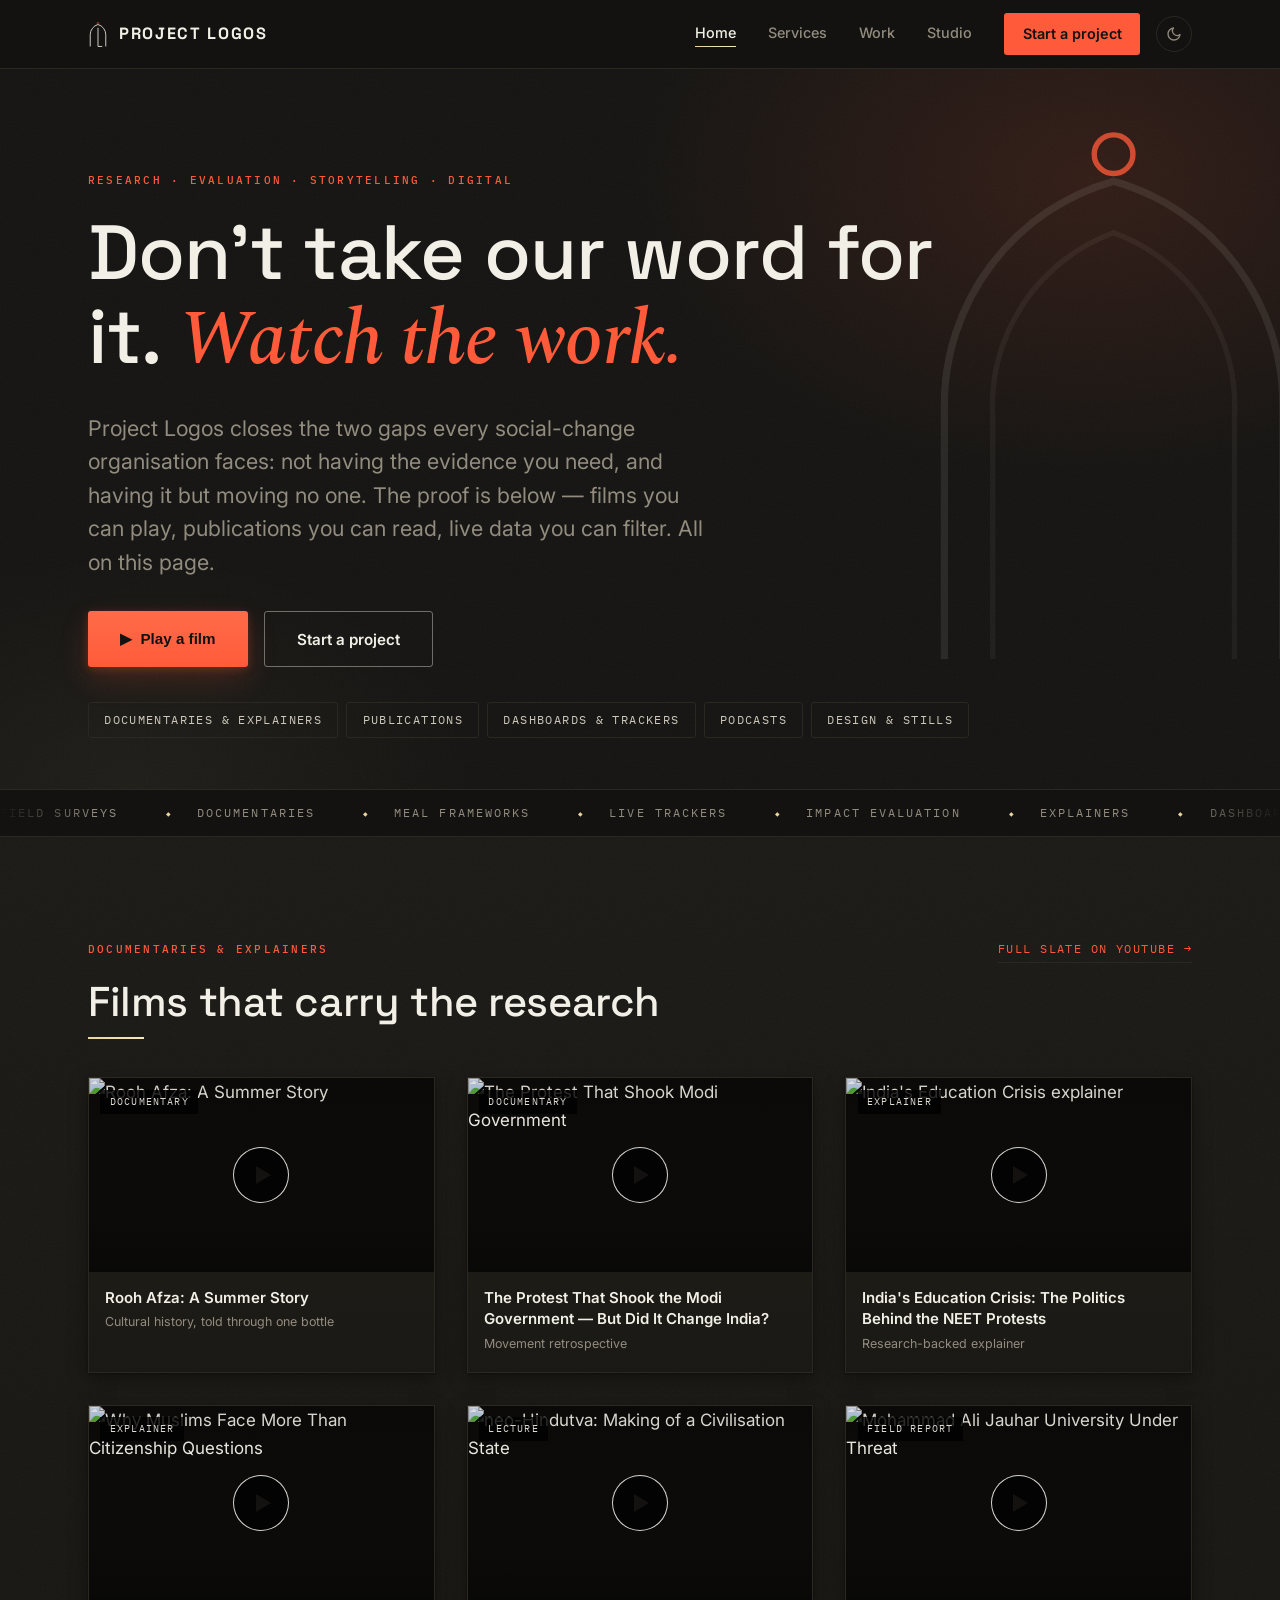
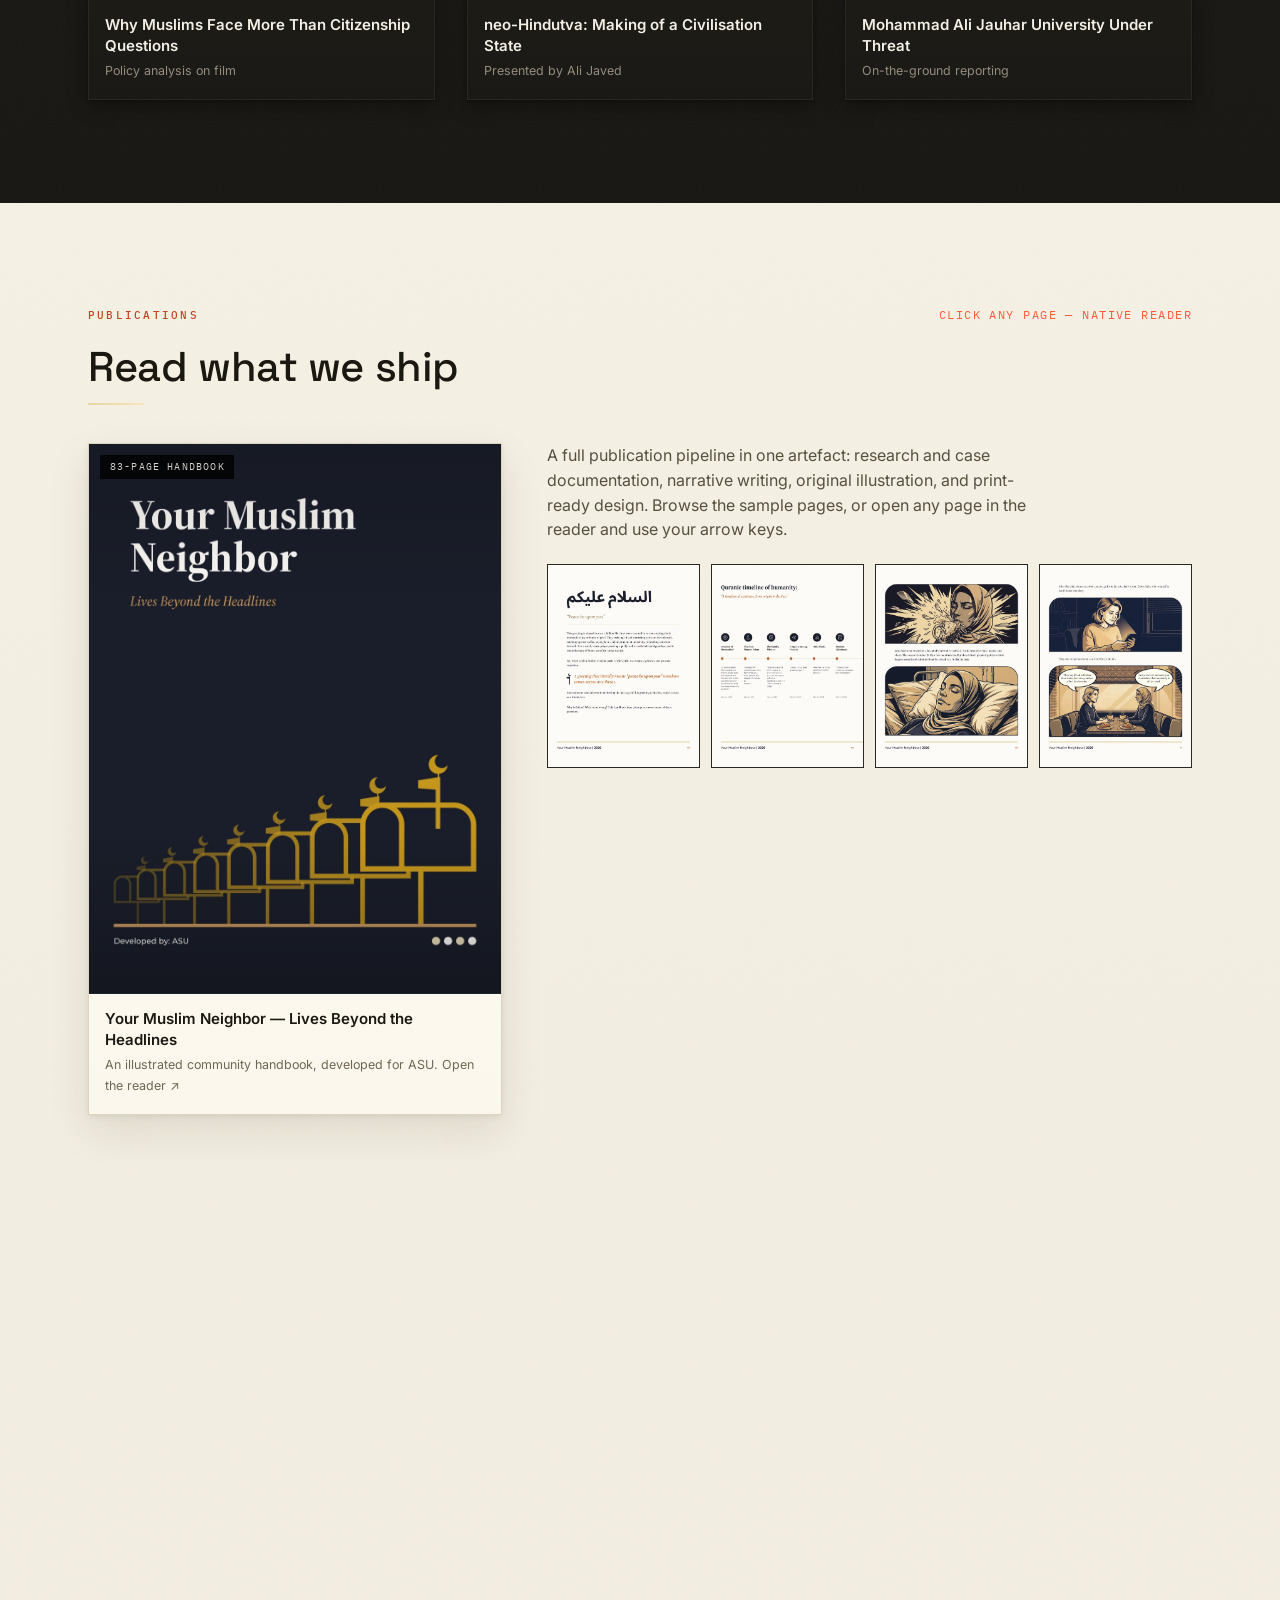
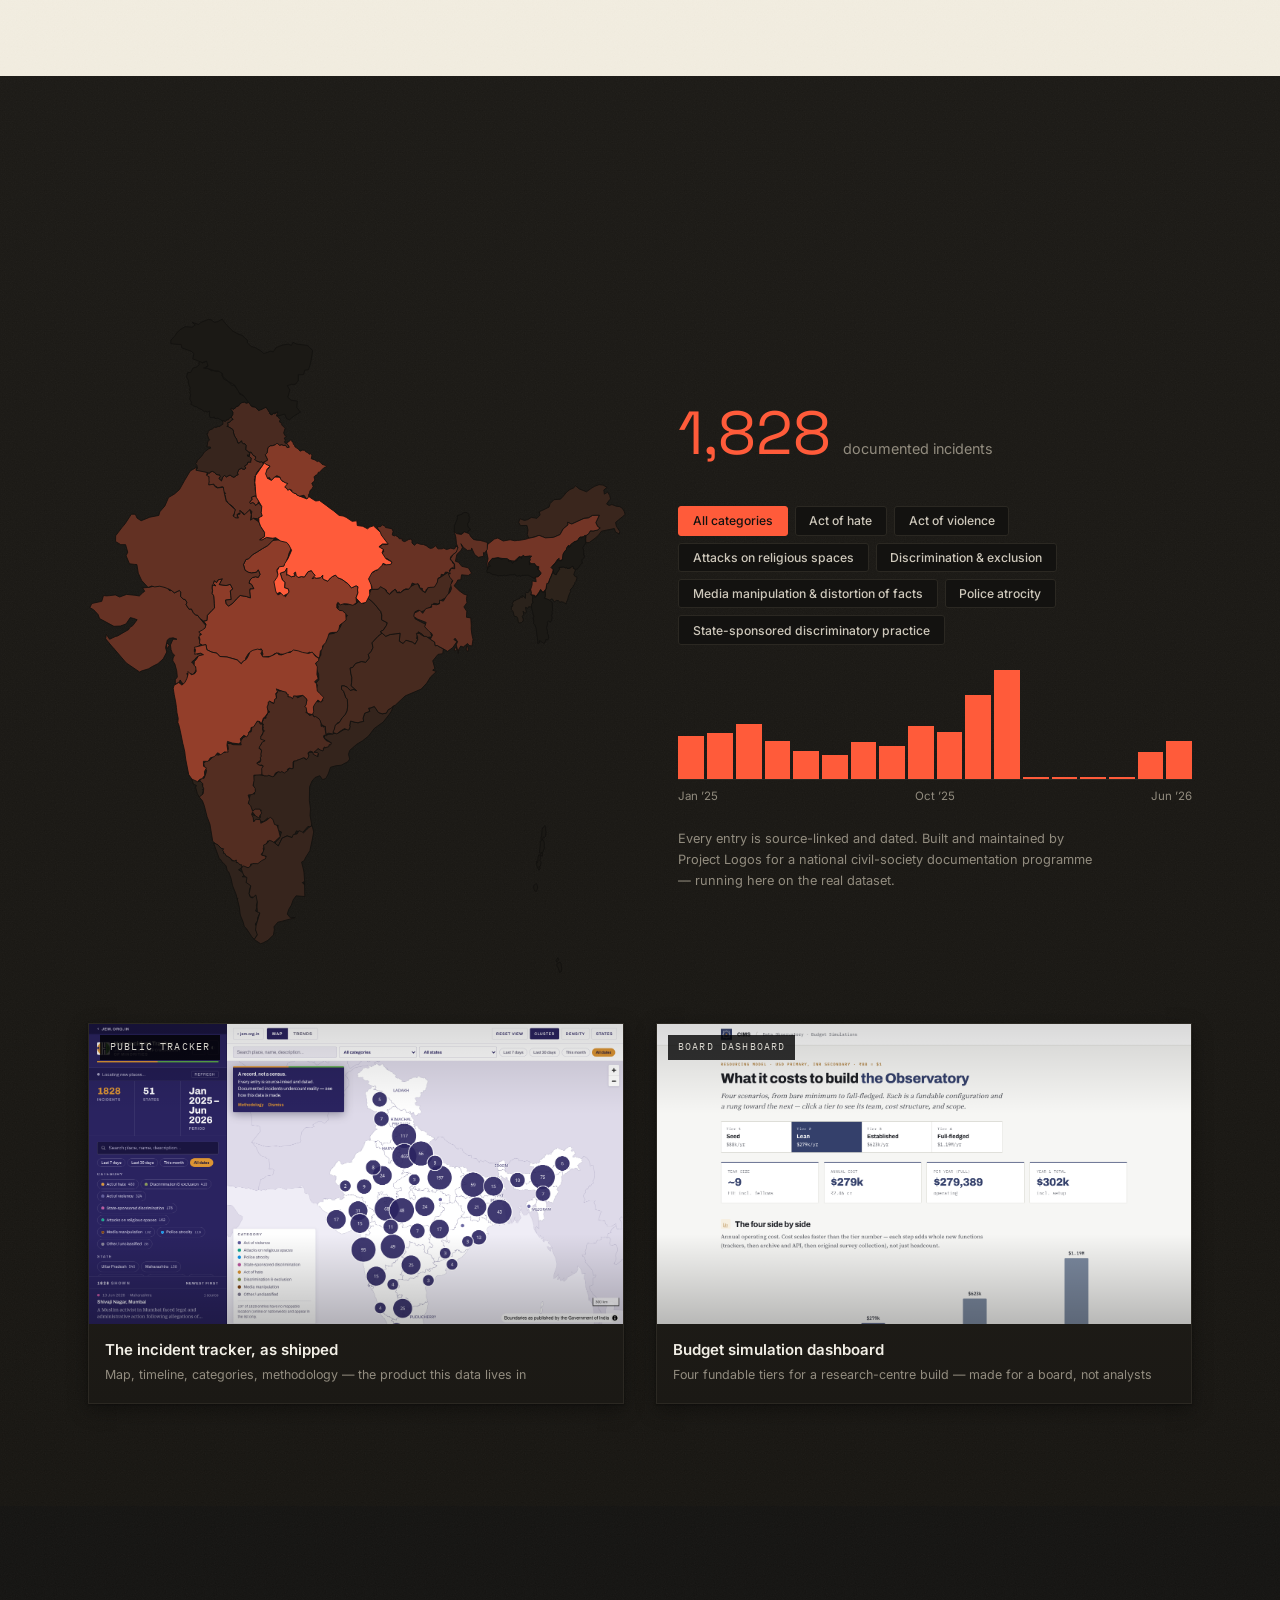
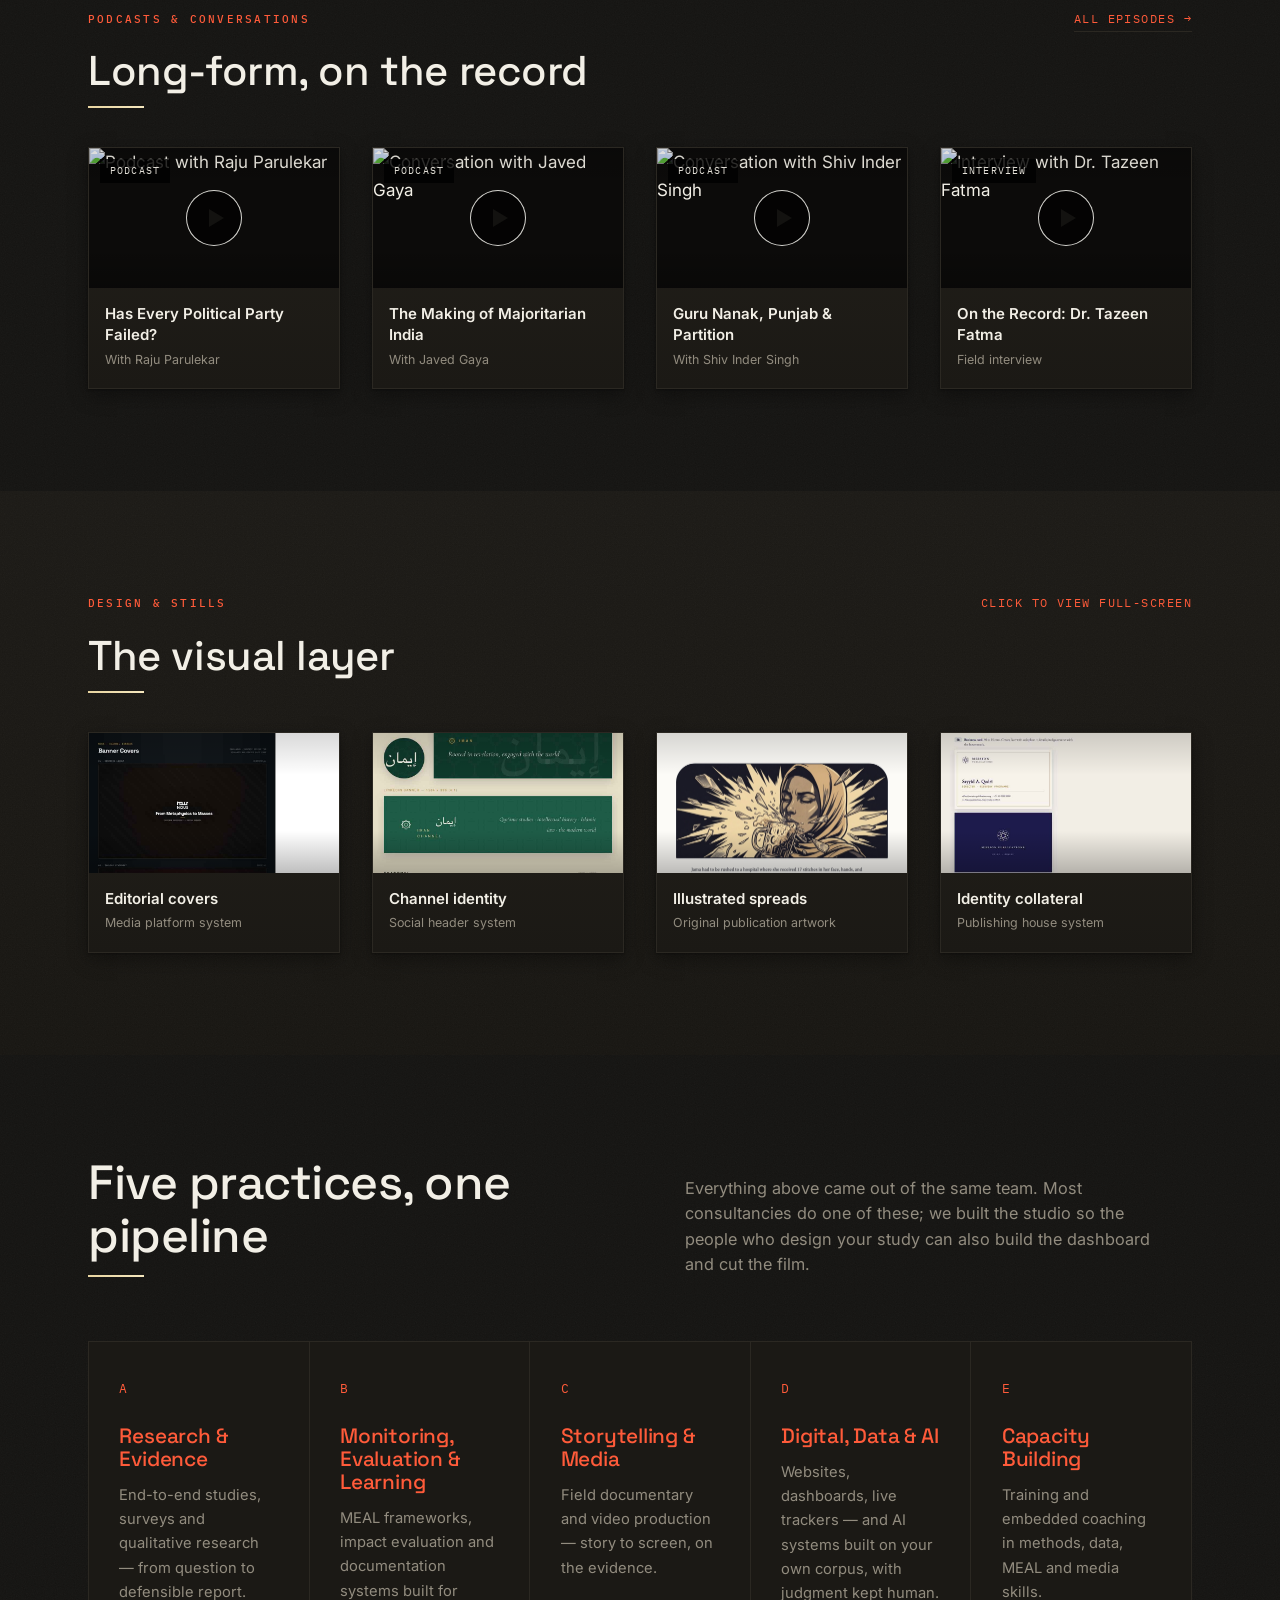
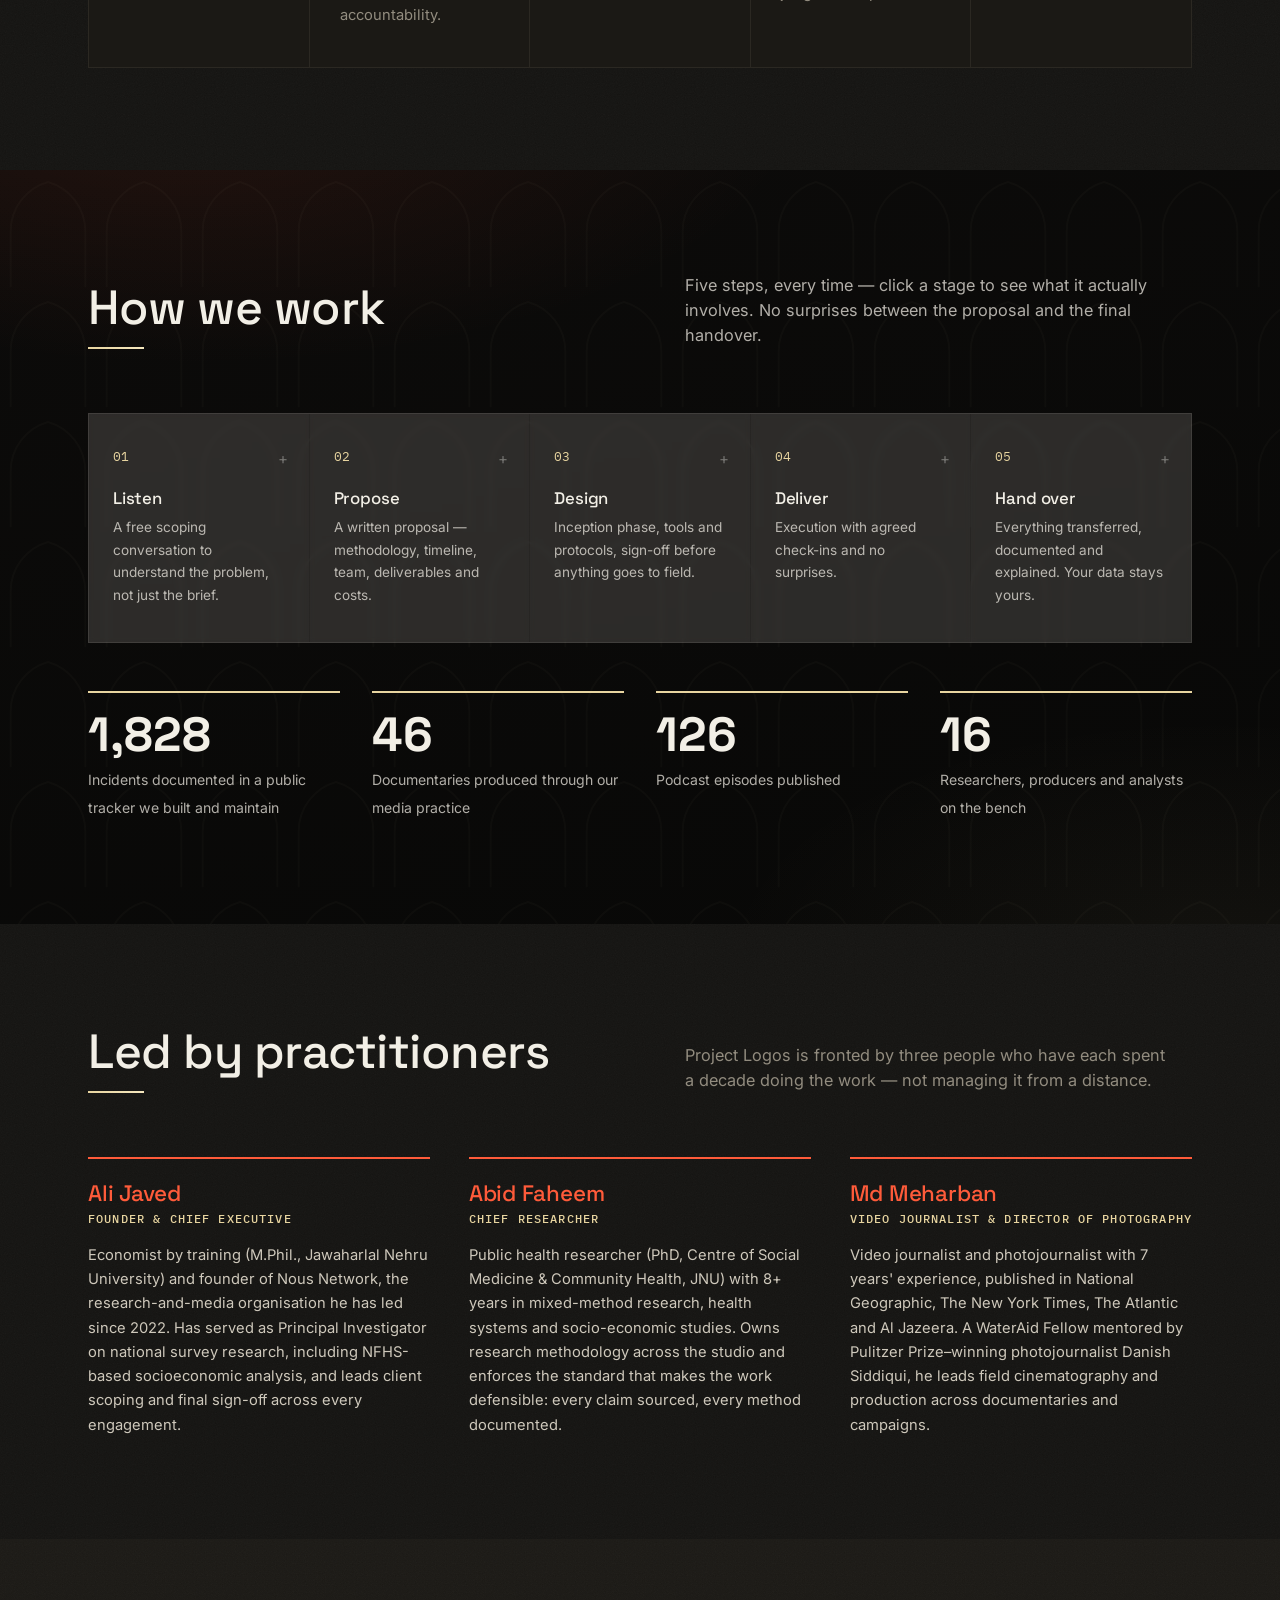
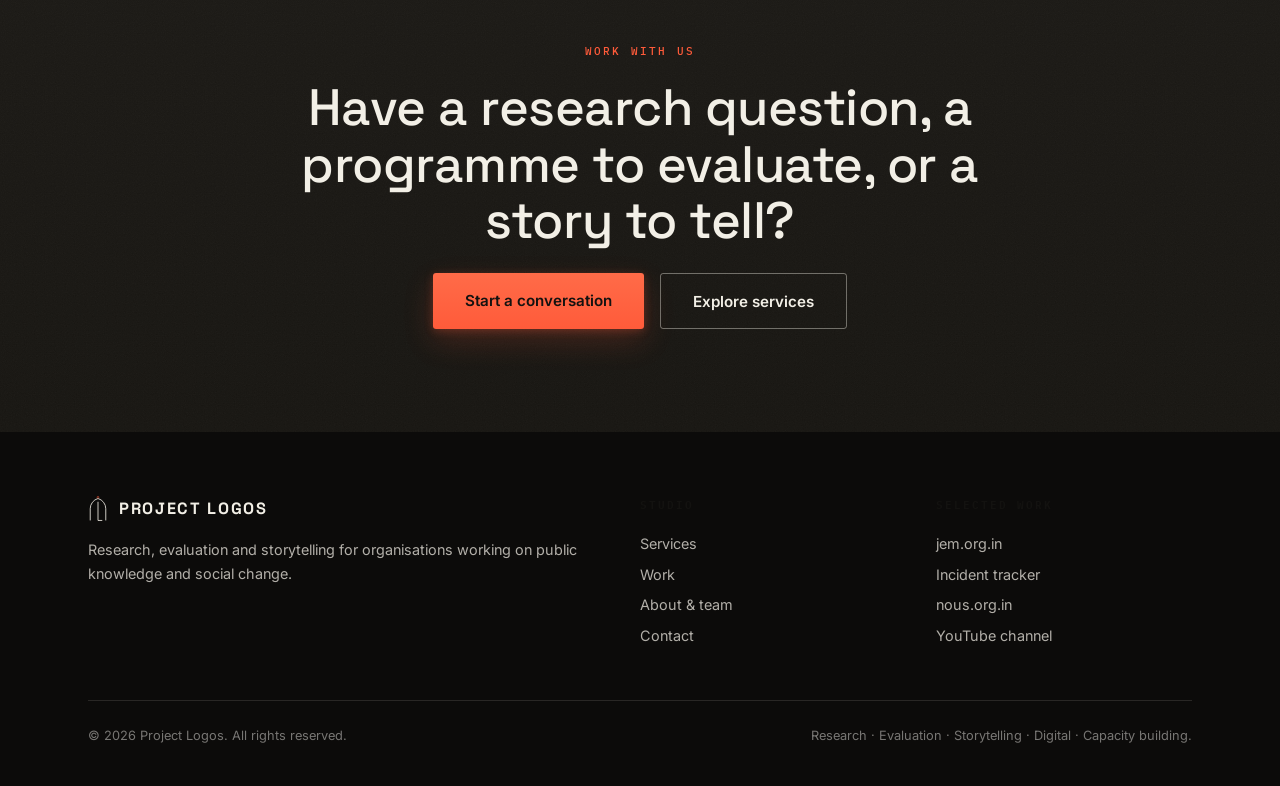
==== index.html @ 9f22c247 "Bundled offers become routed macro-workflows Each bundle card now carries a cross-pillar route line " ====
<!DOCTYPE html>
<html lang="en">
<head>
  <meta charset="UTF-8" />
  <meta name="viewport" content="width=device-width, initial-scale=1.0" />
  <meta name="color-scheme" content="dark light" />
  <meta name="theme-color" content="#131210" />
  <title>Project Logos — Research, Evaluation &amp; Storytelling</title>
  <meta name="description" content="Project Logos brings rigorous research and evaluation together with documentary and design capability. Watch the films, read the publications, explore the live data — the portfolio is the pitch." />
  <link rel="icon" href="assets/favicon.svg" type="image/svg+xml" />
  <link rel="icon" href="assets/favicon-32.png" sizes="32x32" type="image/png" />
  <link rel="apple-touch-icon" href="assets/apple-touch-icon.png" />
  <meta property="og:type" content="website" />
  <meta property="og:site_name" content="Project Logos" />
  <meta property="og:title" content="Project Logos — Research, Evaluation & Storytelling" />
  <meta property="og:description" content="Don't take our word for it — watch the work. Films you can play, publications you can read, live data you can filter." />
  <meta property="og:url" content="https://projectlogos-in.github.io/project-logos/" />
  <meta property="og:image" content="https://projectlogos-in.github.io/project-logos/assets/og/og-home.png" />
  <meta property="og:image:width" content="1200" />
  <meta property="og:image:height" content="630" />
  <meta name="twitter:card" content="summary_large_image" />
  <meta name="twitter:image" content="https://projectlogos-in.github.io/project-logos/assets/og/og-home.png" />
  <link rel="preconnect" href="https://fonts.googleapis.com" />
  <link rel="preconnect" href="https://fonts.gstatic.com" crossorigin />
  <link href="https://fonts.googleapis.com/css2?family=Space+Grotesk:wght@400;500;600;700&family=Spectral:ital,wght@0,400;0,500;1,400;1,500&family=Inter:wght@400;500;600;700&family=IBM+Plex+Mono:wght@400;500&display=swap" rel="stylesheet" />
  <script>try { if (localStorage.getItem("pl-theme") === "light") document.documentElement.dataset.theme = "light"; } catch (e) {}</script>
  <link rel="stylesheet" href="css/style.css?v=4" />
</head>
<body>

<header class="site-header">
  <div class="wrap">
    <a class="brand" href="index.html">
      <svg class="logo-mark" width="20" height="25" viewBox="0 0 72 90" fill="none" xmlns="http://www.w3.org/2000/svg" aria-hidden="true">
        <path d="M8 88 L8 46 A38.5 38.5 0 0 1 36 8.96 A38.5 38.5 0 0 1 64 46 L64 88" stroke-width="3" />
        <line x1="36" y1="20.8" x2="36" y2="88" stroke-width="3" />
        <line x1="36" y1="88" x2="51.4" y2="88" stroke-width="3" />
        <circle cx="36" cy="4.5" r="3.2" stroke-width="1.8" />
      </svg>
      PROJECT LOGOS
    </a>
    <button class="theme-toggle" type="button" aria-label="Switch between dark and light theme">
      <svg class="moon" viewBox="0 0 24 24" fill="none" stroke="currentColor" stroke-width="2" stroke-linecap="round" stroke-linejoin="round"><path d="M21 12.8A9 9 0 1 1 11.2 3a7 7 0 0 0 9.8 9.8z"/></svg>
      <svg class="sun" viewBox="0 0 24 24" fill="none" stroke="currentColor" stroke-width="2" stroke-linecap="round"><circle cx="12" cy="12" r="4.5"/><path d="M12 2v2.5M12 19.5V22M2 12h2.5M19.5 12H22M4.9 4.9l1.8 1.8M17.3 17.3l1.8 1.8M19.1 4.9l-1.8 1.8M6.7 17.3l-1.8 1.8"/></svg>
    </button>
    <button class="nav-toggle" aria-label="Menu"><span></span><span></span><span></span></button>
    <nav class="nav">
      <a href="index.html" aria-current="page">Home</a>
      <a href="services.html">Services</a>
      <a href="work.html">Work</a>
      <a href="studio.html">Studio</a>
      <a class="cta" href="contact.html">Start a project</a>
    </nav>
  </div>
</header>

<main>

  <!-- HERO -->
  <div class="hero" style="padding-bottom: calc(var(--section) * 0.5);">
    <svg class="hero-ornament" viewBox="0 0 72 90" fill="none" xmlns="http://www.w3.org/2000/svg" aria-hidden="true">
      <path d="M8 88 L8 46 A38.5 38.5 0 0 1 36 8.96 A38.5 38.5 0 0 1 64 46 L64 88" stroke-width="1.2" />
      <path class="inner" d="M16 88 L16 48 A30.5 30.5 0 0 1 36 17.5 A30.5 30.5 0 0 1 56 48 L56 88" stroke-width="0.9" />
      <circle cx="36" cy="4.5" r="3.2" stroke-width="0.9" />
    </svg>
    <div class="wrap">
      <span class="eyebrow">Research · Evaluation · Storytelling · Digital</span>
      <h1>Don't take our word for it. <em>Watch the work.</em></h1>
      <p class="lede">Project Logos closes the two gaps every social-change organisation faces: not having the evidence you need, and having it but moving no one. The proof is below — films you can play, publications you can read, live data you can filter. All on this page.</p>
      <div class="btn-row" style="justify-content: flex-start; margin-top: 2rem;">
        <button class="btn" data-video="XclWGa0_7Bg" data-title="Rooh Afza: A Summer Story — documentary">▶&nbsp;&nbsp;Play a film</button>
        <a class="btn ghost" href="contact.html">Start a project</a>
      </div>
      <nav class="showcase-nav" aria-label="Jump to portfolio section">
        <a href="#films">Documentaries &amp; explainers</a>
        <a href="#publications">Publications</a>
        <a href="#data">Dashboards &amp; trackers</a>
        <a href="#podcasts">Podcasts</a>
        <a href="#design">Design &amp; stills</a>
      </nav>
    </div>
  </div>

  <!-- TICKER -->
  <div class="ticker" aria-hidden="true">
    <div class="ticker-track">
      <span>Field surveys<i></i>Documentaries<i></i>MEAL frameworks<i></i>Live trackers<i></i>Impact evaluation<i></i>Explainers<i></i>Dashboards<i></i>AI systems<i></i>Podcasts<i></i>Publications<i></i>Capacity building<i></i></span>
      <span>Field surveys<i></i>Documentaries<i></i>MEAL frameworks<i></i>Live trackers<i></i>Impact evaluation<i></i>Explainers<i></i>Dashboards<i></i>AI systems<i></i>Podcasts<i></i>Publications<i></i>Capacity building<i></i></span>
    </div>
  </div>

  <!-- FILMS & EXPLAINERS -->
  <section class="tinted" id="films">
    <div class="wrap">
      <div class="rail-head reveal">
        <div>
          <span class="eyebrow">Documentaries &amp; Explainers</span>
          <h2>Films that carry the research</h2>
        </div>
        <a class="rail-link" href="https://www.youtube.com/@nousnetwork" target="_blank" rel="noopener">Full slate on YouTube →</a>
      </div>
      <div class="media-grid reveal">
        <a class="media-card" data-video="XclWGa0_7Bg" data-title="Rooh Afza: A Summer Story">
          <div class="thumb"><img src="https://i.ytimg.com/vi/XclWGa0_7Bg/hqdefault.jpg" alt="Rooh Afza: A Summer Story" loading="lazy" /><span class="kind-chip">Documentary</span><span class="play-badge"></span></div>
          <div class="meta"><h3>Rooh Afza: A Summer Story</h3><span>Cultural history, told through one bottle</span></div>
        </a>
        <a class="media-card" data-video="3cJAszyHKFA" data-title="The Protest That Shook Modi Government — But Did It Change India?">
          <div class="thumb"><img src="https://i.ytimg.com/vi/3cJAszyHKFA/hqdefault.jpg" alt="The Protest That Shook Modi Government" loading="lazy" /><span class="kind-chip">Documentary</span><span class="play-badge"></span></div>
          <div class="meta"><h3>The Protest That Shook the Modi Government — But Did It Change India?</h3><span>Movement retrospective</span></div>
        </a>
        <a class="media-card" data-video="xfwLbrr7L44" data-title="India's (Muslim) Education Crisis: Politics Behind NEET Protests Explained">
          <div class="thumb"><img src="https://i.ytimg.com/vi/xfwLbrr7L44/hqdefault.jpg" alt="India's Education Crisis explainer" loading="lazy" /><span class="kind-chip">Explainer</span><span class="play-badge"></span></div>
          <div class="meta"><h3>India's Education Crisis: The Politics Behind the NEET Protests</h3><span>Research-backed explainer</span></div>
        </a>
        <a class="media-card" data-video="OtMhfpOgC5w" data-title="Why Muslims Face More Than Citizenship Questions">
          <div class="thumb"><img src="https://i.ytimg.com/vi/OtMhfpOgC5w/hqdefault.jpg" alt="Why Muslims Face More Than Citizenship Questions" loading="lazy" /><span class="kind-chip">Explainer</span><span class="play-badge"></span></div>
          <div class="meta"><h3>Why Muslims Face More Than Citizenship Questions</h3><span>Policy analysis on film</span></div>
        </a>
        <a class="media-card" data-video="EPlSNwXgcTk" data-title="neo-Hindutva: Making of a Civilisation State — Ali Javed">
          <div class="thumb"><img src="https://i.ytimg.com/vi/EPlSNwXgcTk/hqdefault.jpg" alt="neo-Hindutva: Making of a Civilisation State" loading="lazy" /><span class="kind-chip">Lecture</span><span class="play-badge"></span></div>
          <div class="meta"><h3>neo-Hindutva: Making of a Civilisation State</h3><span>Presented by Ali Javed</span></div>
        </a>
        <a class="media-card" data-video="5fhS3L-8EDs" data-title="Mohammad Ali Jauhar University Under Threat">
          <div class="thumb"><img src="https://i.ytimg.com/vi/5fhS3L-8EDs/hqdefault.jpg" alt="Mohammad Ali Jauhar University Under Threat" loading="lazy" /><span class="kind-chip">Field report</span><span class="play-badge"></span></div>
          <div class="meta"><h3>Mohammad Ali Jauhar University Under Threat</h3><span>On-the-ground reporting</span></div>
        </a>
      </div>
    </div>
  </section>

  <!-- PUBLICATIONS -->
  <section class="paper" id="publications">
    <div class="wrap">
      <div class="rail-head reveal">
        <div>
          <span class="eyebrow">Publications</span>
          <h2>Read what we ship</h2>
        </div>
        <span class="rail-link" style="border: 0; cursor: default;">Click any page — native reader</span>
      </div>
      <div class="pub-feature reveal">
        <a class="media-card" data-reader="handbook" data-page="0">
          <div class="thumb book"><img src="assets/handbook/pg-01.jpg" alt="Your Muslim Neighbor — community handbook cover" loading="lazy" /><span class="kind-chip">83-page handbook</span></div>
          <div class="meta"><h3>Your Muslim Neighbor — Lives Beyond the Headlines</h3><span>An illustrated community handbook, developed for ASU. Open the reader ↗</span></div>
        </a>
        <div>
          <p class="lede" style="font-size: 1rem; margin-bottom: 1.4rem;">A full publication pipeline in one artefact: research and case documentation, narrative writing, original illustration, and print-ready design. Browse the sample pages, or open any page in the reader and use your arrow keys.</p>
          <div class="page-strip">
            <span class="page-thumb" data-reader="handbook" data-page="2"><img src="assets/handbook/pg-03.jpg" alt="Handbook page 3" loading="lazy" /></span>
            <span class="page-thumb" data-reader="handbook" data-page="5"><img src="assets/handbook/pg-06.jpg" alt="Handbook page 6" loading="lazy" /></span>
            <span class="page-thumb" data-reader="handbook" data-page="8"><img src="assets/handbook/pg-09.jpg" alt="Handbook page 9" loading="lazy" /></span>
            <span class="page-thumb" data-reader="handbook" data-page="10"><img src="assets/handbook/pg-11.jpg" alt="Handbook page 11" loading="lazy" /></span>
          </div>
        </div>
      </div>
      <div class="media-grid cols-4 reveal">
        <a class="media-card" data-reader="jem-annual">
          <div class="thumb book"><img src="assets/work/jem-annual-report.png" alt="Annual Report 2025" loading="lazy" /><span class="kind-chip">Annual report</span></div>
          <div class="meta"><h3>Annual Report 2025</h3><span>Documentation programme</span></div>
        </a>
        <a class="media-card" data-reader="beyond-border">
          <div class="thumb book"><img src="assets/work/jem-beyond-border.png" alt="Beyond the Border report" loading="lazy" /><span class="kind-chip">Research report</span></div>
          <div class="meta"><h3>Beyond the Border</h3><span>Thematic research report</span></div>
        </a>
        <a class="media-card" data-reader="iai-curriculum">
          <div class="thumb book"><img src="assets/work/iai-curriculum.png" alt="Curriculum compendium" loading="lazy" /><span class="kind-chip">Curriculum</span></div>
          <div class="meta"><h3>Curriculum Compendium</h3><span>Designed academic edition</span></div>
        </a>
        <a class="media-card" data-reader="campaign-report">
          <div class="thumb book"><img src="assets/work/campaign-report.png" alt="Campaign report" loading="lazy" /><span class="kind-chip">Campaign report</span></div>
          <div class="meta"><h3>Campaign Report</h3><span>Audited statistics, published</span></div>
        </a>
      </div>
    </div>
  </section>

  <!-- DATA PRODUCTS -->
  <section class="tinted" id="data">
    <div class="wrap">
      <div class="rail-head reveal">
        <div>
          <span class="eyebrow">Dashboards &amp; Trackers</span>
          <h2>Live data, not screenshots</h2>
        </div>
        <span class="rail-link" style="border: 0; cursor: default;">This one is real — filter it</span>
      </div>
      <div id="jem-explorer" class="reveal">
        <div class="jx-map"></div>
        <div class="jx-panel">
          <div class="jx-total-row"><span class="jx-total">0</span><span>documented incidents</span></div>
          <div class="jx-readout"></div>
          <div class="jx-chips"></div>
          <div class="jx-bars"></div>
          <p class="jx-note">Every entry is source-linked and dated. Built and maintained by Project Logos for a national civil-society documentation programme — running here on the real dataset.</p>
        </div>
        <div class="jx-tip" hidden></div>
      </div>
      <div class="media-grid cols-2 reveal" style="margin-top: clamp(1.8rem, 3.5vw, 2.8rem);">
        <a class="media-card" data-gallery="dashboards" data-index="0">
          <div class="thumb"><img src="assets/work/jem-tracker.png" alt="Public incident tracker product" loading="lazy" /><span class="kind-chip">Public tracker</span></div>
          <div class="meta"><h3>The incident tracker, as shipped</h3><span>Map, timeline, categories, methodology — the product this data lives in</span></div>
        </a>
        <a class="media-card" data-gallery="dashboards" data-index="1">
          <div class="thumb"><img src="assets/work/cims-dashboard.png" alt="Budget simulation dashboard" loading="lazy" /><span class="kind-chip">Board dashboard</span></div>
          <div class="meta"><h3>Budget simulation dashboard</h3><span>Four fundable tiers for a research-centre build — made for a board, not analysts</span></div>
        </a>
      </div>
    </div>
  </section>

  <!-- PODCASTS -->
  <section id="podcasts">
    <div class="wrap">
      <div class="rail-head reveal">
        <div>
          <span class="eyebrow">Podcasts &amp; Conversations</span>
          <h2>Long-form, on the record</h2>
        </div>
        <a class="rail-link" href="https://www.nous.org.in/podcast" target="_blank" rel="noopener">All episodes →</a>
      </div>
      <div class="media-grid cols-4 reveal">
        <a class="media-card" data-video="dMM4eV4JyGs" data-title="Systemic Marginalisation: Has Every Political Party Failed? — with Raju Parulekar">
          <div class="thumb"><img src="https://i.ytimg.com/vi/dMM4eV4JyGs/hqdefault.jpg" alt="Podcast with Raju Parulekar" loading="lazy" /><span class="kind-chip">Podcast</span><span class="play-badge"></span></div>
          <div class="meta"><h3>Has Every Political Party Failed?</h3><span>With Raju Parulekar</span></div>
        </a>
        <a class="media-card" data-video="3kf6BxkNBJg" data-title="The Making of Majoritarian India — with Javed Gaya">
          <div class="thumb"><img src="https://i.ytimg.com/vi/3kf6BxkNBJg/hqdefault.jpg" alt="Conversation with Javed Gaya" loading="lazy" /><span class="kind-chip">Podcast</span><span class="play-badge"></span></div>
          <div class="meta"><h3>The Making of Majoritarian India</h3><span>With Javed Gaya</span></div>
        </a>
        <a class="media-card" data-video="a6JVAyPwZs0" data-title="Guru Nanak, Punjab & Partition — with Shiv Inder Singh">
          <div class="thumb"><img src="https://i.ytimg.com/vi/a6JVAyPwZs0/hqdefault.jpg" alt="Conversation with Shiv Inder Singh" loading="lazy" /><span class="kind-chip">Podcast</span><span class="play-badge"></span></div>
          <div class="meta"><h3>Guru Nanak, Punjab &amp; Partition</h3><span>With Shiv Inder Singh</span></div>
        </a>
        <a class="media-card" data-video="1fUZkYnunZA" data-title="Interview: Dr. Tazeen Fatma">
          <div class="thumb"><img src="https://i.ytimg.com/vi/1fUZkYnunZA/hqdefault.jpg" alt="Interview with Dr. Tazeen Fatma" loading="lazy" /><span class="kind-chip">Interview</span><span class="play-badge"></span></div>
          <div class="meta"><h3>On the Record: Dr. Tazeen Fatma</h3><span>Field interview</span></div>
        </a>
      </div>
    </div>
  </section>

  <!-- DESIGN & STILLS -->
  <section class="tinted" id="design">
    <div class="wrap">
      <div class="rail-head reveal">
        <div>
          <span class="eyebrow">Design &amp; Stills</span>
          <h2>The visual layer</h2>
        </div>
        <span class="rail-link" style="border: 0; cursor: default;">Click to view full-screen</span>
      </div>
      <div class="media-grid cols-4 reveal">
        <a class="media-card" data-gallery="design" data-index="0">
          <div class="thumb"><img src="assets/work/nous-covers.png" alt="Editorial cover system" loading="lazy" /></div>
          <div class="meta"><h3>Editorial covers</h3><span>Media platform system</span></div>
        </a>
        <a class="media-card" data-gallery="design" data-index="2">
          <div class="thumb"><img src="assets/work/iman-social.png" alt="Channel identity" loading="lazy" /></div>
          <div class="meta"><h3>Channel identity</h3><span>Social header system</span></div>
        </a>
        <a class="media-card" data-gallery="design" data-index="5">
          <div class="thumb"><img src="assets/handbook/pg-09.jpg" alt="Illustrated spread" loading="lazy" /></div>
          <div class="meta"><h3>Illustrated spreads</h3><span>Original publication artwork</span></div>
        </a>
        <a class="media-card" data-gallery="design" data-index="3">
          <div class="thumb"><img src="assets/work/mission-collateral.png" alt="Identity collateral" loading="lazy" /></div>
          <div class="meta"><h3>Identity collateral</h3><span>Publishing house system</span></div>
        </a>
      </div>
    </div>
  </section>

  <!-- FIVE PRACTICES -->
  <section>
    <div class="wrap">
      <div class="section-head reveal">
        <h2>Five practices, one pipeline</h2>
        <p class="lede">Everything above came out of the same team. Most consultancies do one of these; we built the studio so the people who design your study can also build the dashboard and cut the film.</p>
      </div>
      <div class="pillars cols-5 reveal">
        <a class="pillar" href="services.html#research">
          <span class="num">A</span>
          <h3>Research &amp; Evidence</h3>
          <p>End-to-end studies, surveys and qualitative research — from question to defensible report.</p>
        </a>
        <a class="pillar" href="services.html#meal">
          <span class="num">B</span>
          <h3>Monitoring, Evaluation &amp; Learning</h3>
          <p>MEAL frameworks, impact evaluation and documentation systems built for accountability.</p>
        </a>
        <a class="pillar" href="services.html#media">
          <span class="num">C</span>
          <h3>Storytelling &amp; Media</h3>
          <p>Field documentary and video production — story to screen, on the evidence.</p>
        </a>
        <a class="pillar" href="services.html#digital">
          <span class="num">D</span>
          <h3>Digital, Data &amp; AI</h3>
          <p>Websites, dashboards, live trackers — and AI systems built on your own corpus, with judgment kept human.</p>
        </a>
        <a class="pillar" href="services.html#capacity">
          <span class="num">E</span>
          <h3>Capacity Building</h3>
          <p>Training and embedded coaching in methods, data, MEAL and media skills.</p>
        </a>
      </div>
    </div>
  </section>

  <!-- PROCESS -->
  <section class="on-dark">
    <div class="wrap">
      <div class="section-head reveal">
        <h2>How we work</h2>
        <p class="lede">Five steps, every time — click a stage to see what it actually involves. No surprises between the proposal and the final handover.</p>
      </div>
      <div class="model reveal">
        <div class="stage"><span class="hint">+</span><h3>Listen</h3><p>A free scoping conversation to understand the problem, not just the brief.</p><p class="stage-detail">We ask what decision the evidence needs to support, who reads the output, and what's already been tried. Half our job is asking better questions before a proposal exists.</p></div>
        <div class="stage"><span class="hint">+</span><h3>Propose</h3><p>A written proposal — methodology, timeline, team, deliverables and costs.</p><p class="stage-detail">No verbal estimates. You get a document you can take to a board or a donor, with a named team and a defensible method.</p></div>
        <div class="stage"><span class="hint">+</span><h3>Design</h3><p>Inception phase, tools and protocols, sign-off before anything goes to field.</p><p class="stage-detail">Sampling plans, instruments, ethics review and consent architecture are built and agreed before a single interview happens.</p></div>
        <div class="stage"><span class="hint">+</span><h3>Deliver</h3><p>Execution with agreed check-ins and no surprises.</p><p class="stage-detail">Field monitoring, quality control and regular check-ins — you see progress as it happens, not just at the end.</p></div>
        <div class="stage"><span class="hint">+</span><h3>Hand over</h3><p>Everything transferred, documented and explained. Your data stays yours.</p><p class="stage-detail">Datasets, code, tools and training — no lock-in, no dependency. We'd rather leave a capable team behind than a subscription.</p></div>
      </div>
      <div class="stats reveal">
        <div><strong>1,828</strong><span>Incidents documented in a public tracker we built and maintain</span></div>
        <div><strong>46</strong><span>Documentaries produced through our media practice</span></div>
        <div><strong>126</strong><span>Podcast episodes published</span></div>
        <div><strong>16</strong><span>Researchers, producers and analysts on the bench</span></div>
      </div>
    </div>
  </section>

  <!-- TEAM STRIP -->
  <section>
    <div class="wrap">
      <div class="section-head reveal">
        <h2>Led by practitioners</h2>
        <p class="lede">Project Logos is fronted by three people who have each spent a decade doing the work — not managing it from a distance.</p>
      </div>
      <div class="team reveal">
        <div class="member">
          <h3>Ali Javed</h3>
          <span class="role">Founder &amp; Chief Executive</span>
          <p>Economist by training (M.Phil., Jawaharlal Nehru University) and founder of Nous Network, the research-and-media organisation he has led since 2022. Has served as Principal Investigator on national survey research, including NFHS-based socioeconomic analysis, and leads client scoping and final sign-off across every engagement.</p>
        </div>
        <div class="member">
          <h3>Abid Faheem</h3>
          <span class="role">Chief Researcher</span>
          <p>Public health researcher (PhD, Centre of Social Medicine &amp; Community Health, JNU) with 8+ years in mixed-method research, health systems and socio-economic studies. Owns research methodology across the studio and enforces the standard that makes the work defensible: every claim sourced, every method documented.</p>
        </div>
        <div class="member">
          <h3>Md Meharban</h3>
          <span class="role">Video Journalist &amp; Director of Photography</span>
          <p>Video journalist and photojournalist with 7 years' experience, published in National Geographic, The New York Times, The Atlantic and Al Jazeera. A WaterAid Fellow mentored by Pulitzer Prize–winning photojournalist Danish Siddiqui, he leads field cinematography and production across documentaries and campaigns.</p>
        </div>
      </div>
    </div>
  </section>

  <!-- CTA -->
  <section class="cta-band tinted">
    <div class="wrap reveal">
      <span class="eyebrow">Work with us</span>
      <h2>Have a research question, a programme to evaluate, or a story to tell?</h2>
      <div class="btn-row">
        <a class="btn" href="contact.html">Start a conversation</a>
        <a class="btn ghost" href="services.html">Explore services</a>
      </div>
    </div>
  </section>

</main>

<footer class="site-footer">
  <div class="wrap">
    <div class="footer-grid">
      <div>
        <a class="brand" href="index.html">
          <svg class="logo-mark" width="20" height="25" viewBox="0 0 72 90" fill="none" xmlns="http://www.w3.org/2000/svg" aria-hidden="true">
            <path d="M8 88 L8 46 A38.5 38.5 0 0 1 36 8.96 A38.5 38.5 0 0 1 64 46 L64 88" stroke-width="3" />
            <line x1="36" y1="20.8" x2="36" y2="88" stroke-width="3" />
            <line x1="36" y1="88" x2="51.4" y2="88" stroke-width="3" />
            <circle cx="36" cy="4.5" r="3.2" stroke-width="1.8" />
          </svg>
          PROJECT LOGOS
        </a>
        <p>Research, evaluation and storytelling for organisations working on public knowledge and social change.</p>
      </div>
      <div>
        <h4>Studio</h4>
        <ul>
          <li><a href="services.html">Services</a></li>
          <li><a href="work.html">Work</a></li>
          <li><a href="studio.html">About &amp; team</a></li>
          <li><a href="contact.html">Contact</a></li>
        </ul>
      </div>
      <div>
        <h4>Selected work</h4>
        <ul>
          <li><a href="https://jem.org.in" target="_blank" rel="noopener">jem.org.in</a></li>
          <li><a href="work.html#jem">Incident tracker</a></li>
          <li><a href="https://www.nous.org.in" target="_blank" rel="noopener">nous.org.in</a></li>
          <li><a href="https://www.youtube.com/@nousnetwork" target="_blank" rel="noopener">YouTube channel</a></li>
        </ul>
      </div>
    </div>
    <div class="footer-bottom">
      <span>© 2026 Project Logos. All rights reserved.</span>
      <span>Research · Evaluation · Storytelling · Digital · Capacity building.</span>
    </div>
  </div>
</footer>

<script src="assets/data/jem-data.js?v=4"></script>
<script src="js/main.js?v=4"></script>
<script src="js/jem-widget.js?v=4"></script>
<script src="js/media.js?v=4"></script>
</body>
</html>
---- css/style.css ----
/* ================================================================
   PROJECT LOGOS — Design System
   Laws: I. Restraint is authority — few colours, few weights, much air.
         II. The spine is constant — one vertical indigo element, always present.
         III. Illumination is rare — gold once per artefact, never decoration.
   Palette: Indigo (spine/primary) · Ink · Slate · Paper · Gold (rare) · Maroon (critical only)
   Type: Spectral (serif, display) + Inter (sans, UI/body) + IBM Plex Mono (apparatus/labels)
   ================================================================ */

:root {
  /* Dark cinematic canvas — warm near-black, one vermilion signal */
  --paper: #131210;            /* canvas */
  --paper-deep: #1B1915;       /* elevated surface */
  --paper-shade: #23201A;      /* higher surface */
  --ink: #F2EFE6;              /* primary text */
  --ink-soft: #CEC8BB;         /* secondary text */
  --ink-mute: #928C7F;         /* muted text */
  --indigo: #FF5B3A;           /* SIGNAL — the one accent (legacy token name) */
  --indigo-deep: #0C0B0A;      /* deepest section */
  --indigo-night: #080807;
  --gold: #E8D5A0;             /* soft cream — counters, small labels only */
  --gold-bright: #F5E7BE;
  --maroon: #7A2E2E;
  --line: #2B2822;
  --line-dark: rgba(242, 239, 230, 0.12);
  --paper-on-dark: rgba(242, 239, 230, 0.72);

  --signal-ink: #131210;       /* text on signal */
  --arch-paper: #F2EDE0;       /* the light "archive" island */

  --shadow-sm: 0 1px 2px rgba(0, 0, 0, 0.3), 0 6px 18px rgba(0, 0, 0, 0.35);
  --shadow-md: 0 2px 6px rgba(0, 0, 0, 0.35), 0 14px 38px rgba(0, 0, 0, 0.45);
  --shadow-lg: 0 6px 14px rgba(0, 0, 0, 0.4), 0 30px 70px rgba(0, 0, 0, 0.55);

  --font-display: "Space Grotesk", "Inter", sans-serif;
  --font-serif: "Spectral", Georgia, serif;
  --font-text: "Inter", -apple-system, "Helvetica Neue", sans-serif;
  --font-mono: "IBM Plex Mono", monospace;

  --max: 1200px;
  --gutter: clamp(1.25rem, 4vw, 3rem);
  --section: clamp(4rem, 8vw, 7rem);
  --spine: 5px;

  /* texture: fine paper grain (SVG turbulence) */
  --grain: url("data:image/svg+xml,%3Csvg xmlns='http://www.w3.org/2000/svg' width='160' height='160'%3E%3Cfilter id='n'%3E%3CfeTurbulence type='fractalNoise' baseFrequency='0.9' numOctaves='2' stitchTiles='stitch'/%3E%3CfeColorMatrix type='saturate' values='0'/%3E%3C/filter%3E%3Crect width='160' height='160' filter='url(%23n)' opacity='0.05'/%3E%3C/svg%3E");
  /* motif: the brand arch, whisper-faint */
  --arches: url("data:image/svg+xml,%3Csvg xmlns='http://www.w3.org/2000/svg' width='96' height='120' viewBox='0 0 72 90' fill='none'%3E%3Cpath d='M8 88 L8 46 A38.5 38.5 0 0 1 36 8.96 A38.5 38.5 0 0 1 64 46 L64 88' stroke='%231A2A55' stroke-opacity='0.05' stroke-width='1.5'/%3E%3C/svg%3E");
}

* { margin: 0; padding: 0; box-sizing: border-box; }

html { scroll-behavior: smooth; }

body {
  font-family: var(--font-text);
  font-size: 1.0625rem;
  line-height: 1.65;
  color: var(--ink);
  background: var(--paper);
  background-image: var(--grain);
  -webkit-font-smoothing: antialiased;
}

/* scroll progress — signal thread across the top */
.spine-progress {
  position: fixed;
  top: 0; left: 0;
  width: 100%;
  height: 3px;
  background: linear-gradient(90deg, var(--indigo), #FF8A5C);
  transform-origin: left;
  transform: scaleX(0);
  z-index: 301;
  pointer-events: none;
}

h1, h2, h3 { font-weight: 600; letter-spacing: -0.02em; }

::selection { background: var(--indigo); color: var(--signal-ink); }

img { max-width: 100%; display: block; }

a { color: inherit; text-decoration: none; }

.wrap {
  max-width: var(--max);
  margin: 0 auto;
  padding: 0 var(--gutter);
}

/* ---------------- Typography ---------------- */

h1, h2, h3, .display {
  font-family: var(--font-display);
  font-weight: 500;
  line-height: 1.1;
  letter-spacing: -0.01em;
}

.eyebrow {
  font-family: var(--font-mono);
  font-size: 0.7rem;
  font-weight: 500;
  letter-spacing: 0.2em;
  text-transform: uppercase;
  color: var(--indigo);
  margin-bottom: 1.25rem;
  display: block;
}

.on-dark .eyebrow { color: var(--ink-mute); }

.lede {
  font-size: clamp(1.1rem, 1.7vw, 1.35rem);
  line-height: 1.55;
  color: var(--ink-mute);
  max-width: 48ch;
}

.gold { color: var(--gold); }

/* ---------------- Logo mark ---------------- */

.logo-mark { flex: none; display: block; }
.logo-mark path, .logo-mark line { stroke: var(--ink); fill: none; }
.logo-mark circle { stroke: var(--indigo); fill: none; }

/* ---------------- Header ---------------- */

.site-header {
  position: sticky;
  top: 0;
  z-index: 100;
  background: rgba(19, 18, 16, 0.8);
  -webkit-backdrop-filter: blur(16px);
  backdrop-filter: blur(16px);
  border-bottom: 1px solid var(--line);
  transition: box-shadow 0.3s ease, background 0.3s ease;
}

.site-header.scrolled {
  background: rgba(15, 14, 12, 0.94);
  box-shadow: 0 8px 30px rgba(0, 0, 0, 0.45);
}

.site-header .wrap {
  display: flex;
  align-items: center;
  justify-content: space-between;
  height: 4.25rem;
}

.brand {
  font-family: var(--font-display);
  font-weight: 700;
  font-size: 1.02rem;
  letter-spacing: 0.1em;
  color: var(--ink);
  display: flex;
  align-items: center;
  gap: 0.7rem;
}

.nav {
  display: flex;
  gap: clamp(1.1rem, 2.5vw, 2.25rem);
  align-items: center;
}

.nav a {
  font-size: 0.9rem;
  font-weight: 500;
  color: var(--ink-mute);
  transition: color 0.2s;
  background: linear-gradient(90deg, var(--gold), var(--gold-bright)) no-repeat left bottom / 0 1.5px;
  padding-bottom: 3px;
  transition: color 0.2s, background-size 0.35s cubic-bezier(0.22, 1, 0.36, 1);
}

.nav a:hover, .nav a[aria-current="page"] { color: var(--ink); background-size: 100% 1.5px; }

.nav a.cta { background-image: none; padding-bottom: 0.55rem; }

.nav .cta {
  color: var(--signal-ink);
  background: var(--indigo);
  padding: 0.55rem 1.15rem;
  border-radius: 3px;
  font-weight: 600;
  transition: background 0.2s, transform 0.2s;
}

.nav .cta:hover { background: #FF7350; color: var(--signal-ink); transform: translateY(-1px); }

/* mobile nav */
.nav-toggle { display: none; background: none; border: 0; cursor: pointer; }
.nav-toggle span { display: block; width: 22px; height: 2px; background: var(--ink); margin: 5px 0; transition: 0.25s; }

@media (max-width: 780px) {
  .nav-toggle { display: block; }
  .nav {
    position: absolute;
    top: 4.25rem; left: 0; right: 0;
    background: var(--paper);
    border-bottom: 1px solid var(--line);
    flex-direction: column;
    align-items: flex-start;
    padding: 1.25rem var(--gutter) 1.75rem;
    display: none;
  }
  .nav.open { display: flex; }
}

/* ---------------- Hero ---------------- */

.hero {
  position: relative;
  padding: var(--section) 0 calc(var(--section) * 0.8);
  overflow: hidden;
  background:
    radial-gradient(ellipse 60% 70% at 85% 15%, rgba(255, 91, 58, 0.13), transparent 60%),
    radial-gradient(ellipse 50% 60% at 10% 100%, rgba(232, 213, 160, 0.05), transparent 55%);
}

.hero .wrap { position: relative; z-index: 1; }

/* oversized arch ornament, parallax-driven */
.hero-ornament {
  position: absolute;
  right: -4%;
  top: 8%;
  width: clamp(280px, 34vw, 520px);
  opacity: 0.9;
  pointer-events: none;
  will-change: transform;
}

.hero-ornament path { stroke: var(--ink); opacity: 0.1; fill: none; }
.hero-ornament path.inner { opacity: 0.06; }
.hero-ornament circle { stroke: var(--indigo); opacity: 0.85; fill: none; }

@media (max-width: 780px) { .hero-ornament { right: -30%; opacity: 0.5; } }

.hero h1 {
  font-size: clamp(2.6rem, 6.4vw, 4.8rem);
  max-width: 18ch;
  margin-bottom: 1.75rem;
}

.hero h1 em {
  font-family: var(--font-serif);
  font-style: italic;
  font-weight: 500;
  color: var(--indigo);
}

/* hero entrance — staggered rise on load */
@media (prefers-reduced-motion: no-preference) {
  .hero .eyebrow, .hero h1, .hero .lede, .hero .btn-row, .hero .hero-meta, .hero .showcase-nav {
    opacity: 0;
    transform: translateY(26px);
    animation: hero-rise 0.9s cubic-bezier(0.22, 1, 0.36, 1) forwards;
  }
  .hero .eyebrow { animation-delay: 0.05s; }
  .hero h1 { animation-delay: 0.15s; }
  .hero .lede { animation-delay: 0.3s; }
  .hero .btn-row { animation-delay: 0.45s; }
  .hero .hero-meta, .hero .showcase-nav { animation-delay: 0.58s; }
}

@keyframes hero-rise {
  to { opacity: 1; transform: none; }
}

.hero-meta {
  display: flex;
  gap: 2.5rem;
  margin-top: 3rem;
  flex-wrap: wrap;
}

.hero-meta div { max-width: 24ch; }

.hero-meta strong {
  display: block;
  font-family: var(--font-display);
  font-size: 1.05rem;
  margin-bottom: 0.3rem;
  color: var(--indigo);
}

.hero-meta p { font-size: 0.88rem; color: var(--ink-mute); }

/* ---------------- Sections ---------------- */

section { padding: var(--section) 0; }

.section-head {
  display: grid;
  grid-template-columns: minmax(0, 1.1fr) minmax(0, 1fr);
  gap: 2.5rem;
  align-items: end;
  margin-bottom: clamp(2.5rem, 5vw, 4.5rem);
}

.section-head h2 { font-size: clamp(1.9rem, 4vw, 3rem); }

.section-head .lede { font-size: 1.02rem; }

@media (max-width: 780px) {
  .section-head { grid-template-columns: 1fr; align-items: start; }
}

.on-dark {
  position: relative;
  background:
    radial-gradient(ellipse 80% 60% at 15% -10%, rgba(255, 91, 58, 0.1), transparent 60%),
    radial-gradient(ellipse 60% 50% at 95% 105%, rgba(232, 213, 160, 0.05), transparent 65%),
    linear-gradient(165deg, var(--indigo-deep) 0%, var(--indigo-night) 100%);
  color: var(--ink);
  overflow: hidden;
}

.on-dark::before {
  content: "";
  position: absolute;
  inset: 0;
  background-image: var(--arches);
  background-size: 96px 120px;
  opacity: 0.5;
  filter: invert(1);
  pointer-events: none;
}

.on-dark > .wrap { position: relative; }

.on-dark .lede, .on-dark p { color: var(--paper-on-dark); }
.on-dark h2, .on-dark h3, .on-dark strong { color: var(--ink); }

.tinted {
  position: relative;
  background: linear-gradient(180deg, var(--paper-deep), #171511);
  background-color: var(--paper-deep);
}

.tinted::after {
  content: "";
  position: absolute;
  inset: 0;
  background-image: var(--grain);
  opacity: 0.8;
  pointer-events: none;
}

.tinted > .wrap { position: relative; z-index: 1; }

/* the archive — one light paper island for publications */
.paper {
  position: relative;
  background: linear-gradient(180deg, #F6F1E4, var(--arch-paper));
  color: #1B1812;
}

.paper::after {
  content: "";
  position: absolute;
  inset: 0;
  background-image: var(--grain);
  opacity: 0.9;
  pointer-events: none;
}

.paper > .wrap { position: relative; z-index: 1; }

.paper h2, .paper h3 { color: #1B1812; }
.paper .lede, .paper p { color: #55503F; }
.paper .eyebrow { color: #C24422; }
.paper .rail-link { color: #1B1812; border-color: #CFC6AE; }
.paper .rail-link:hover { color: #C24422; border-color: #C24422; }
.paper .media-card {
  background: linear-gradient(180deg, #FFFEF9, #FBF7EC);
  border-color: #DDD4BE;
  box-shadow: 0 2px 6px rgba(40, 32, 12, 0.07), 0 16px 40px rgba(40, 32, 12, 0.1);
}
.paper .media-card:hover { box-shadow: 0 6px 14px rgba(40, 32, 12, 0.1), 0 28px 60px rgba(40, 32, 12, 0.16); }
.paper .media-card .meta h3 { color: #1B1812; }
.paper .media-card .meta span { color: #6E6754; }
.paper .page-thumb { border-color: #DDD4BE; background: #fff; }

/* section heading rule — draws in on reveal */
.section-head h2, .rail-head h2 { position: relative; padding-bottom: 0.9rem; }

.section-head h2::after, .rail-head h2::after {
  content: "";
  position: absolute;
  left: 0; bottom: 0;
  height: 2px;
  width: 3.5rem;
  background: linear-gradient(90deg, var(--gold), var(--gold-bright));
  transform: scaleX(0);
  transform-origin: left;
  transition: transform 0.9s cubic-bezier(0.22, 1, 0.36, 1) 0.25s;
}

.reveal.in .section-head h2::after, .section-head.reveal.in h2::after,
.reveal.in .rail-head h2::after, .rail-head.reveal.in h2::after { transform: scaleX(1); }

/* ---------------- Pillars grid ---------------- */

.pillars {
  display: grid;
  grid-template-columns: repeat(3, 1fr);
  gap: 1px;
  background: var(--line);
  border: 1px solid var(--line);
}

.pillar {
  position: relative;
  background: var(--paper-deep);
  padding: 2.25rem 1.9rem 2.5rem;
  transition: background 0.3s, transform 0.3s cubic-bezier(0.22, 1, 0.36, 1), box-shadow 0.3s;
}

.pillar:hover {
  background: var(--paper-shade);
  transform: translateY(-4px);
  box-shadow: var(--shadow-md);
  z-index: 1;
}

.pillar h3 { color: var(--ink); }

.pillar .num { color: var(--indigo); }

.pillar .num {
  font-family: var(--font-mono);
  font-size: 0.8rem;
  color: var(--indigo);
  display: block;
  margin-bottom: 1.6rem;
}

.pillar h3 { font-size: 1.3rem; margin-bottom: 0.75rem; color: var(--indigo); }

.pillar p { font-size: 0.92rem; color: var(--ink-mute); }

.pillar ul {
  list-style: none;
  margin-top: 1.1rem;
  font-size: 0.88rem;
  color: var(--ink-soft);
}

.pillar li { padding: 0.32rem 0; border-top: 1px solid var(--line); }

@media (max-width: 980px) { .pillars { grid-template-columns: repeat(2, 1fr); } }
@media (max-width: 640px) { .pillars { grid-template-columns: 1fr; } }

.pillars.cols-5 { grid-template-columns: repeat(5, 1fr); }
@media (max-width: 900px) { .pillars.cols-5 { grid-template-columns: 1fr; } }

/* ---------------- Who we work with ---------------- */

.who-grid {
  display: grid;
  grid-template-columns: repeat(2, 1fr);
  gap: 0;
  border: 1px solid var(--line);
}

.who-grid div {
  padding: 1.1rem 1.4rem;
  border-top: 1px solid var(--line);
  border-left: 1px solid var(--line);
  font-size: 0.92rem;
}

.who-grid div:nth-child(-n+2) { border-top: 0; }
.who-grid div:nth-child(odd) { border-left: 0; }

.who-grid strong { display: block; color: var(--indigo); font-size: 0.92rem; margin-bottom: 0.2rem; }
.who-grid span { color: var(--ink-mute); font-size: 0.85rem; }

@media (max-width: 640px) {
  .who-grid { grid-template-columns: 1fr; }
  .who-grid div:nth-child(odd) { border-left: 0; }
  .who-grid div:nth-child(n+2) { border-top: 1px solid var(--line); }
}

/* ---------------- Case studies ---------------- */

.cases {
  display: grid;
  grid-template-columns: repeat(2, 1fr);
  gap: clamp(1.5rem, 3vw, 2.5rem);
}

.case {
  border: 1px solid var(--line);
  background: linear-gradient(180deg, var(--paper-shade), var(--paper-deep));
  box-shadow: var(--shadow-sm);
  padding: 2.4rem 2.2rem 2.2rem;
  display: flex;
  flex-direction: column;
  gap: 1rem;
  transition: transform 0.3s cubic-bezier(0.22, 1, 0.36, 1), box-shadow 0.3s;
}

.case:hover {
  transform: translateY(-5px);
  box-shadow: var(--shadow-lg);
}

.case.featured { grid-column: 1 / -1; }

.case .tag {
  font-family: var(--font-mono);
  font-size: 0.68rem;
  font-weight: 500;
  letter-spacing: 0.1em;
  text-transform: uppercase;
  color: var(--gold);
}

.case h3 { font-size: clamp(1.4rem, 2.3vw, 1.9rem); color: var(--indigo); }

.case p { font-size: 0.95rem; color: var(--ink-soft); max-width: 62ch; }

.case .deliverables {
  display: flex;
  flex-wrap: wrap;
  gap: 0.5rem;
  margin-top: 0.35rem;
}

.case .deliverables span {
  font-size: 0.74rem;
  font-weight: 500;
  padding: 0.32rem 0.75rem;
  border: 1px solid var(--line);
  color: var(--ink-mute);
  background: var(--paper-deep);
}

.case .case-link {
  margin-top: auto;
  padding-top: 1rem;
  font-size: 0.88rem;
  font-weight: 600;
  color: var(--indigo);
}

.case .case-link:hover { color: var(--gold); }

@media (max-width: 860px) { .cases { grid-template-columns: 1fr; } }

/* ---------------- Case media ---------------- */

.case-media {
  display: grid;
  grid-template-columns: repeat(3, 1fr);
  gap: 0.75rem;
  margin-top: 0.6rem;
}

.case-media.single { grid-template-columns: 1fr; }
.case-media.duo { grid-template-columns: repeat(2, 1fr); }

.case-media figure {
  border: 1px solid var(--line);
  background: var(--paper-deep);
  overflow: hidden;
  display: flex;
  flex-direction: column;
}

.case-media a { display: block; }

.case-media img {
  width: 100%;
  aspect-ratio: 16 / 10;
  object-fit: cover;
  object-position: top;
  transition: transform 0.35s ease;
}

.case-media .tall img { aspect-ratio: 4 / 5; }

.case-media figure:hover img { transform: scale(1.03); }

.case-media figcaption {
  font-size: 0.72rem;
  color: var(--ink-mute);
  padding: 0.5rem 0.7rem;
  border-top: 1px solid var(--line);
  margin-top: auto;
}

@media (max-width: 640px) {
  .case-media, .case-media.duo { grid-template-columns: 1fr; }
}

/* ---------------- JEM data explorer ---------------- */

#jem-explorer {
  position: relative;
  display: grid;
  grid-template-columns: minmax(0, 1.05fr) minmax(0, 1fr);
  gap: clamp(2rem, 4vw, 4rem);
  align-items: center;
}

.jx-map svg {
  width: 100%;
  height: auto;
  display: block;
}

.jx-map path {
  stroke: var(--paper);
  stroke-width: 1;
  transition: fill 0.45s ease, opacity 0.2s;
  cursor: crosshair;
}

.jx-map path:hover { opacity: 0.82; stroke: var(--indigo); }

.jx-total-row { display: flex; align-items: baseline; gap: 0.75rem; margin-bottom: 0.35rem; }

.jx-total {
  font-family: var(--font-display);
  font-size: clamp(2.6rem, 5vw, 3.8rem);
  line-height: 1;
  color: var(--indigo);
}

.jx-total-row span:last-child { font-size: 0.9rem; color: var(--ink-mute); }

.jx-readout { min-height: 1.3rem; font-size: 0.85rem; color: var(--gold); font-weight: 500; margin-bottom: 1rem; }

.jx-chips { display: flex; flex-wrap: wrap; gap: 0.45rem; margin-bottom: 1.6rem; }

.jx-chips button {
  font-family: var(--font-text);
  font-size: 0.76rem;
  font-weight: 500;
  padding: 0.38rem 0.85rem;
  border-radius: 3px;
  border: 1px solid var(--line);
  background: var(--paper);
  color: var(--ink-soft);
  cursor: pointer;
  transition: all 0.2s;
}

.jx-chips button:hover { border-color: var(--indigo); color: var(--indigo); }

.jx-chips button.on { background: var(--indigo); border-color: var(--indigo); color: var(--signal-ink); }

.jx-bars {
  display: flex;
  align-items: flex-end;
  gap: 3px;
  height: 110px;
  border-bottom: 1px solid var(--line);
}

.jx-bar { flex: 1; height: 100%; display: flex; align-items: flex-end; cursor: crosshair; }

.jx-bar span {
  width: 100%;
  min-height: 2px;
  background: var(--indigo);
  transition: height 0.5s cubic-bezier(0.22, 1, 0.36, 1);
}

.jx-bar:hover span { background: var(--gold); }

.jx-axis { display: flex; justify-content: space-between; font-size: 0.72rem; color: var(--ink-mute); padding-top: 0.4rem; }

.jx-tip {
  position: absolute;
  z-index: 5;
  pointer-events: none;
  background: var(--indigo-deep);
  color: var(--paper);
  font-size: 0.78rem;
  font-weight: 500;
  padding: 0.4rem 0.7rem;
  border-radius: 3px;
  white-space: nowrap;
}

.jx-note { margin-top: 1.4rem; font-size: 0.8rem; color: var(--ink-mute); max-width: 52ch; }

@media (max-width: 860px) {
  #jem-explorer { grid-template-columns: 1fr; }
}

/* ---------------- Interactive process ---------------- */

.model {
  display: grid;
  grid-template-columns: repeat(5, 1fr);
  gap: 1px;
  background: var(--line-dark);
  border: 1px solid var(--line-dark);
  counter-reset: stage;
}

.model .stage { cursor: pointer; position: relative; transition: background 0.3s, transform 0.3s; background: rgba(250, 247, 240, 0.03); -webkit-backdrop-filter: blur(2px); backdrop-filter: blur(2px); padding: 2rem 1.5rem 2.25rem; }

.model .stage:hover, .model .stage.open { background: rgba(250, 247, 240, 0.08); }
.model .stage:hover { transform: translateY(-3px); }

.model .stage::before {
  counter-increment: stage;
  content: "0" counter(stage);
  font-family: var(--font-mono);
  color: var(--gold);
  font-size: 0.8rem;
  display: block;
  margin-bottom: 1.4rem;
}

.model h3 { font-size: 1.05rem; margin-bottom: 0.55rem; color: var(--ink); }

.model p { font-size: 0.85rem; }

.model .stage .stage-detail {
  max-height: 0;
  overflow: hidden;
  opacity: 0;
  transition: max-height 0.4s ease, opacity 0.35s ease, margin 0.3s;
  font-size: 0.8rem;
  color: var(--gold);
  margin: 0;
}

.model .stage.open .stage-detail { max-height: 12rem; opacity: 1; margin-top: 0.7rem; }

.model .stage .hint {
  position: absolute;
  top: 2rem;
  right: 1.3rem;
  font-size: 0.95rem;
  color: rgba(250, 248, 243, 0.35);
  transition: transform 0.3s;
}

.model .stage.open .hint { transform: rotate(45deg); color: var(--gold); }

@media (max-width: 980px) { .model { grid-template-columns: repeat(2, 1fr); } }
@media (max-width: 560px) { .model { grid-template-columns: 1fr; } }

/* ---------------- Stats band ---------------- */

.stats {
  display: grid;
  grid-template-columns: repeat(4, 1fr);
  gap: 2rem;
  padding: 3rem 0 0;
}

.stats div { border-top: 2px solid var(--gold); padding-top: 1.1rem; }

.stats strong {
  font-family: var(--font-display);
  font-size: clamp(2rem, 4vw, 3rem);
  display: block;
  line-height: 1;
  margin-bottom: 0.4rem;
}

.stats span { font-size: 0.88rem; color: var(--ink-mute); }

.on-dark .stats span { color: var(--paper-on-dark); }

@media (max-width: 780px) { .stats { grid-template-columns: repeat(2, 1fr); } }

/* ---------------- Team ---------------- */

.team {
  display: grid;
  grid-template-columns: repeat(3, 1fr);
  gap: clamp(1.5rem, 3vw, 2.5rem);
}

.member {
  border-top: 2px solid var(--indigo);
  padding-top: 1.4rem;
}

.member h3 { font-size: 1.4rem; margin-bottom: 0.2rem; color: var(--indigo); }

.member .role {
  font-family: var(--font-mono);
  font-size: 0.72rem;
  font-weight: 500;
  letter-spacing: 0.1em;
  text-transform: uppercase;
  color: var(--gold);
  display: block;
  margin-bottom: 0.9rem;
}

.member p { font-size: 0.92rem; color: var(--ink-soft); }

@media (max-width: 780px) { .team { grid-template-columns: 1fr; } }

/* ---------------- Services page: pillar sections ---------------- */

.pillar-section { padding: clamp(3rem, 6vw, 5rem) 0; border-top: 1px solid var(--line); }
.pillar-section:first-of-type { border-top: 0; padding-top: 1rem; }

.pillar-section .pillar-head {
  display: grid;
  grid-template-columns: minmax(0, 0.9fr) minmax(0, 1.4fr);
  gap: clamp(2rem, 5vw, 4rem);
  margin-bottom: clamp(2rem, 4vw, 3rem);
  align-items: start;
}

.pillar-section .pillar-head .num {
  font-family: var(--font-mono);
  color: var(--gold);
  font-size: 0.85rem;
  display: block;
  margin-bottom: 0.9rem;
}

.pillar-section .pillar-head h2 { font-size: clamp(1.8rem, 3.4vw, 2.6rem); color: var(--indigo); }

.pillar-section .pillar-head p { color: var(--ink-mute); font-size: 1rem; margin-top: 0.9rem; }

@media (max-width: 860px) {
  .pillar-section .pillar-head { grid-template-columns: 1fr; }
}

.subservices { display: flex; flex-direction: column; gap: 1px; background: var(--line); border: 1px solid var(--line); }

.subservice { background: var(--paper); padding: clamp(1.6rem, 3vw, 2.4rem); }

.subservice .sub-head { display: flex; align-items: baseline; gap: 0.8rem; margin-bottom: 0.6rem; flex-wrap: wrap; }

.subservice .sub-code { font-family: var(--font-mono); font-size: 0.78rem; color: var(--gold); }

.subservice h3 { font-family: var(--font-display); font-size: 1.3rem; color: var(--indigo); }

.subservice .sub-line { font-family: var(--font-display); font-style: italic; color: var(--ink-soft); font-size: 1.02rem; margin-bottom: 1.2rem; }

.subservice .sub-grid {
  display: grid;
  grid-template-columns: minmax(0, 1.5fr) minmax(0, 1fr);
  gap: clamp(1.5rem, 3vw, 2.5rem);
}

.subservice .included-label,
.subservice .side-label {
  font-family: var(--font-mono);
  font-size: 0.68rem;
  letter-spacing: 0.14em;
  text-transform: uppercase;
  color: var(--ink-mute);
  display: block;
  margin-bottom: 0.7rem;
}

/* the workflow: a spine that draws, stages that cascade */
.subservice ul.included, .bundle-card ul.included {
  list-style: none;
  font-size: 0.92rem;
  color: var(--ink-soft);
  position: relative;
  padding-left: 3rem;
  counter-reset: step;
}

.subservice ul.included::before, .bundle-card ul.included::before {
  content: "";
  position: absolute;
  left: 0.85rem;
  top: 1.1rem;
  bottom: 1.1rem;
  width: 1.5px;
  background: linear-gradient(180deg, var(--indigo), var(--line));
  transform: scaleY(0);
  transform-origin: top;
  transition: transform 1.1s cubic-bezier(0.22, 1, 0.36, 1) 0.2s;
}

.subservice.open ul.included::before, .bundle-card.open ul.included::before { transform: scaleY(1); }

.subservice ul.included li, .bundle-card ul.included li {
  counter-increment: step;
  padding: 0.55rem 0;
  position: relative;
  opacity: 0;
  transform: translateX(-16px);
  transition: opacity 0.5s ease, transform 0.5s cubic-bezier(0.22, 1, 0.36, 1);
  transition-delay: calc(var(--i, 0) * 90ms + 250ms);
}

.subservice.open ul.included li, .bundle-card.open ul.included li { opacity: 1; transform: none; }

.subservice ul.included li::before, .bundle-card ul.included li::before {
  content: counter(step, decimal-leading-zero);
  position: absolute;
  left: -3rem;
  top: 0.62rem;
  width: 1.7rem;
  height: 1.7rem;
  display: flex;
  align-items: center;
  justify-content: center;
  font-family: var(--font-mono);
  font-size: 0.6rem;
  color: var(--indigo);
  background: var(--paper);
  border: 1px solid var(--line);
  border-radius: 50%;
}

.subservice.open ul.included li:last-child::before, .bundle-card.open ul.included li:last-child::before {
  background: var(--indigo);
  color: var(--signal-ink);
  border-color: var(--indigo);
}

.subservice .side > div {
  opacity: 0;
  transform: translateY(12px);
  transition: opacity 0.5s ease 0.7s, transform 0.5s ease 0.7s;
}

.subservice .side > div:last-child { transition-delay: 0.85s; }

.subservice.open .side > div { opacity: 1; transform: none; }

.subservice .side { display: flex; flex-direction: column; gap: 1.4rem; }

.subservice .deliverables-text,
.subservice .ideal-text {
  font-size: 0.86rem;
  color: var(--ink-mute);
  line-height: 1.55;
}

.subservice .deliverables-text strong,
.subservice .ideal-text strong { color: var(--ink); font-weight: 600; }

@media (max-width: 780px) {
  .subservice .sub-grid { grid-template-columns: 1fr; }
}

/* ---------------- Tracks table + format list (E1) ---------------- */

.track-table { width: 100%; border-collapse: collapse; margin-bottom: 1.6rem; font-size: 0.88rem; }
.track-table th, .track-table td { text-align: left; padding: 0.7rem 1rem 0.7rem 0; border-top: 1px solid var(--line); vertical-align: top; }
.track-table th { font-family: var(--font-mono); font-size: 0.66rem; letter-spacing: 0.12em; text-transform: uppercase; color: var(--ink-mute); border-top: 0; }
.track-table td:first-child { font-weight: 600; color: var(--indigo); width: 12rem; }
.track-table td { color: var(--ink-soft); }

.format-list { list-style: none; display: grid; grid-template-columns: repeat(2, 1fr); gap: 0.5rem 1.5rem; font-size: 0.9rem; color: var(--ink-soft); }
.format-list li { padding-left: 1rem; position: relative; }
.format-list li::before { content: ""; position: absolute; left: 0; top: 0.55rem; width: 5px; height: 5px; background: var(--indigo); }
@media (max-width: 640px) { .format-list { grid-template-columns: 1fr; } }

/* ---------------- Engagement models + process ---------------- */

.engagement-grid {
  display: grid;
  grid-template-columns: repeat(4, 1fr);
  gap: 1px;
  background: var(--line);
  border: 1px solid var(--line);
  margin-bottom: clamp(2.5rem, 5vw, 4rem);
}

.engagement-grid div { background: var(--paper); padding: 1.6rem 1.4rem; }

.engagement-grid strong { display: block; font-family: var(--font-display); color: var(--indigo); font-size: 1.1rem; margin-bottom: 0.5rem; }

.engagement-grid span { font-size: 0.86rem; color: var(--ink-mute); }

@media (max-width: 860px) { .engagement-grid { grid-template-columns: repeat(2, 1fr); } }
@media (max-width: 560px) { .engagement-grid { grid-template-columns: 1fr; } }

.process-list { counter-reset: step; display: flex; flex-direction: column; }

.process-list li {
  counter-increment: step;
  list-style: none;
  display: grid;
  grid-template-columns: 3.2rem minmax(0, 1fr);
  gap: 1.2rem;
  padding: 1.4rem 0;
  border-top: 1px solid var(--line);
  align-items: baseline;
}

.process-list li:first-child { border-top: 0; }

.process-list li::before {
  content: "0" counter(step);
  font-family: var(--font-mono);
  color: var(--gold);
  font-size: 0.85rem;
}

.process-list strong { font-family: var(--font-display); font-size: 1.15rem; color: var(--indigo); display: block; margin-bottom: 0.3rem; }

.process-list span { font-size: 0.92rem; color: var(--ink-mute); }

/* ---------------- Principles ---------------- */

.principles-grid {
  display: grid;
  grid-template-columns: repeat(2, 1fr);
  gap: 1px;
  background: var(--line-dark);
  border: 1px solid var(--line-dark);
}

.principles-grid div { background: rgba(250, 247, 240, 0.04); padding: 1.8rem 2rem; transition: background 0.3s; }

.principles-grid div:hover { background: rgba(250, 247, 240, 0.09); }

.principles-grid strong { font-family: var(--font-display); font-size: 1.08rem; color: var(--ink); display: block; margin-bottom: 0.5rem; }

.principles-grid p { font-size: 0.9rem; }

@media (max-width: 780px) { .principles-grid { grid-template-columns: 1fr; } }

/* ---------------- Bundled offers ---------------- */

.bundle-grid {
  display: grid;
  grid-template-columns: repeat(2, 1fr);
  gap: clamp(1.2rem, 3vw, 2rem);
}

.bundle-card {
  border: 1px solid var(--line);
  padding: clamp(1.6rem, 3vw, 2.2rem);
  background: var(--paper);
}

.bundle-card .sub-code { font-family: var(--font-mono); font-size: 0.72rem; color: var(--gold); display: block; margin-bottom: 0.7rem; }

.bundle-card h3 { font-family: var(--font-display); font-size: 1.25rem; color: var(--indigo); margin-bottom: 0.6rem; }

.bundle-card p { font-size: 0.92rem; color: var(--ink-mute); }

@media (max-width: 780px) { .bundle-grid { grid-template-columns: 1fr; } }

.bundle-route {
  display: block;
  font-family: var(--font-mono);
  font-size: 0.68rem;
  letter-spacing: 0.12em;
  color: var(--ink-mute);
  margin-top: 0.9rem;
}

.bundle-route b { color: var(--indigo); font-weight: 500; }

.bundle-card .included-toggle { margin-top: 1.1rem; }

.bundle-card ul.included { margin-top: 1.2rem; }

.included li .sc {
  font-family: var(--font-mono);
  font-style: normal;
  font-size: 0.66rem;
  color: var(--indigo);
  border: 1px solid var(--line);
  padding: 0.1rem 0.4rem;
  border-radius: 3px;
  margin-right: 0.55rem;
  white-space: nowrap;
}

/* ---------------- Work filters ---------------- */

.filters {
  display: flex;
  flex-wrap: wrap;
  gap: 0.5rem;
  margin-bottom: clamp(2rem, 4vw, 3rem);
}

.filters button {
  font-family: var(--font-text);
  font-size: 0.8rem;
  font-weight: 500;
  padding: 0.45rem 1rem;
  border-radius: 3px;
  border: 1px solid var(--line);
  background: var(--paper);
  color: var(--ink-soft);
  cursor: pointer;
  transition: all 0.2s;
}

.filters button:hover { border-color: var(--indigo); color: var(--indigo); }

.filters button.on { background: var(--indigo); border-color: var(--indigo); color: var(--signal-ink); }

.case.filtered-out { display: none; }

/* ---------------- CTA band ---------------- */

.cta-band { text-align: center; }

.cta-band h2 {
  font-size: clamp(2rem, 4.6vw, 3.2rem);
  max-width: 24ch;
  margin: 0 auto 1.5rem;
}

.btn {
  display: inline-block;
  font-weight: 600;
  font-size: 0.95rem;
  padding: 0.9rem 2rem;
  border-radius: 3px;
  background: linear-gradient(180deg, #FF6B48, var(--indigo));
  color: var(--signal-ink);
  box-shadow: 0 2px 8px rgba(255, 91, 58, 0.25), 0 12px 30px rgba(255, 91, 58, 0.18);
  transition: transform 0.25s cubic-bezier(0.22, 1, 0.36, 1), box-shadow 0.25s, background 0.25s;
  border: 0;
  cursor: pointer;
}

.btn:hover {
  background: linear-gradient(180deg, #FF7E5E, #FF6B48);
  transform: translateY(-2px);
  box-shadow: 0 4px 12px rgba(255, 91, 58, 0.3), 0 20px 44px rgba(255, 91, 58, 0.24);
}

.btn:active { transform: translateY(0); }

.btn.ghost {
  background: transparent;
  color: var(--ink);
  border: 1px solid rgba(242, 239, 230, 0.4);
  box-shadow: none;
}

.btn.ghost:hover { border-color: var(--indigo); color: var(--indigo); background: transparent; box-shadow: none; }

.paper .btn.ghost { color: #1B1812; border-color: #1B1812; }

.btn-row { display: flex; gap: 1rem; justify-content: center; flex-wrap: wrap; }

/* ---------------- Contact ---------------- */

.email-big {
  display: inline-block;
  font-family: var(--font-display);
  font-weight: 600;
  font-size: clamp(1.3rem, 2.9vw, 2.3rem);
  letter-spacing: -0.02em;
  color: var(--ink);
  background: linear-gradient(90deg, var(--indigo), #FF8A5C) no-repeat left bottom / 0 3px;
  padding-bottom: 8px;
  transition: background-size 0.5s cubic-bezier(0.22, 1, 0.36, 1), color 0.3s;
  overflow-wrap: anywhere;
}

.email-big:hover { color: var(--indigo); background-size: 100% 3px; }

.contact-meta {
  display: flex;
  gap: 2.5rem;
  flex-wrap: wrap;
  margin-top: 2rem;
  font-size: 0.9rem;
  color: var(--ink-mute);
}

.contact-meta strong {
  display: block;
  font-family: var(--font-mono);
  font-size: 0.66rem;
  letter-spacing: 0.16em;
  text-transform: uppercase;
  color: var(--indigo);
  margin-bottom: 0.35rem;
  font-weight: 500;
}

.contact-grid {
  display: grid;
  grid-template-columns: minmax(0, 1fr) minmax(0, 1fr);
  gap: clamp(2.5rem, 6vw, 6rem);
}

.contact-grid .lede { margin-bottom: 2rem; }

.contact-list { list-style: none; }

.contact-list li {
  padding: 1.1rem 0;
  border-top: 1px solid var(--line);
  font-size: 0.95rem;
}

.contact-list strong { display: block; font-family: var(--font-mono); font-size: 0.72rem; letter-spacing: 0.14em; text-transform: uppercase; color: var(--ink-mute); margin-bottom: 0.3rem; }

.contact-list a { color: var(--indigo); font-weight: 500; }

.contact-list a:hover { color: var(--gold); }

@media (max-width: 780px) { .contact-grid { grid-template-columns: 1fr; } }

/* ---------------- Footer ---------------- */

.site-footer {
  background: var(--indigo-deep);
  color: var(--paper-on-dark);
  padding: 4rem 0 2.5rem;
  font-size: 0.9rem;
}

.footer-grid {
  display: grid;
  grid-template-columns: 2fr 1fr 1fr;
  gap: 2.5rem;
  margin-bottom: 3rem;
}

.site-footer .brand { color: var(--ink); display: inline-flex; margin-bottom: 1rem; }

.site-footer h4 {
  font-family: var(--font-mono);
  font-size: 0.7rem;
  letter-spacing: 0.18em;
  text-transform: uppercase;
  color: var(--paper);
  margin-bottom: 0.9rem;
}

.site-footer ul { list-style: none; }

.site-footer li { padding: 0.22rem 0; }

.site-footer a:hover { color: var(--gold); }

.footer-bottom {
  border-top: 1px solid var(--line-dark);
  padding-top: 1.5rem;
  display: flex;
  justify-content: space-between;
  gap: 1rem;
  flex-wrap: wrap;
  font-size: 0.8rem;
  color: rgba(250, 248, 243, 0.45);
}

@media (max-width: 780px) { .footer-grid { grid-template-columns: 1fr; } }

/* ---------------- Media cards & portfolio rails ---------------- */

.rail-head {
  display: flex;
  align-items: baseline;
  justify-content: space-between;
  gap: 1.5rem;
  margin-bottom: clamp(1.5rem, 3vw, 2.5rem);
  flex-wrap: wrap;
}

.rail-head h2 { font-size: clamp(1.7rem, 3.4vw, 2.6rem); }

.rail-head .rail-link {
  font-family: var(--font-mono);
  font-size: 0.75rem;
  letter-spacing: 0.12em;
  text-transform: uppercase;
  color: var(--indigo);
  border-bottom: 1px solid var(--line);
  padding-bottom: 0.15rem;
}

.rail-head .rail-link:hover { color: var(--gold); border-color: var(--gold); }

.media-grid {
  display: grid;
  grid-template-columns: repeat(3, 1fr);
  gap: clamp(1.2rem, 2.5vw, 2rem);
}

.media-grid.cols-4 { grid-template-columns: repeat(4, 1fr); }
.media-grid.cols-2 { grid-template-columns: repeat(2, 1fr); }

@media (max-width: 980px) { .media-grid, .media-grid.cols-4 { grid-template-columns: repeat(2, 1fr); } }
@media (max-width: 600px) { .media-grid, .media-grid.cols-4, .media-grid.cols-2 { grid-template-columns: 1fr; } }

.media-card {
  display: block;
  cursor: pointer;
  position: relative;
  background: linear-gradient(180deg, var(--paper-shade), var(--paper-deep));
  border: 1px solid var(--line);
  box-shadow: var(--shadow-sm);
  transition: transform 0.3s cubic-bezier(0.22, 1, 0.36, 1), box-shadow 0.3s, border-color 0.3s;
}

.media-card:hover { border-color: rgba(255, 91, 58, 0.5); }

.media-card::after {
  content: "";
  position: absolute;
  top: -1px; left: 0; right: 0;
  height: 2px;
  background: linear-gradient(90deg, var(--indigo), #FF8A5C);
  transform: scaleX(0);
  transform-origin: left;
  transition: transform 0.35s cubic-bezier(0.22, 1, 0.36, 1);
}

.media-card:hover { transform: translateY(-6px); box-shadow: var(--shadow-lg); }
.media-card:hover::after { transform: scaleX(1); }

.media-card .thumb {
  position: relative;
  overflow: hidden;
  aspect-ratio: 16 / 9;
  background: var(--indigo-deep);
}

.media-card .thumb.book { aspect-ratio: 3 / 4; }
.media-card .thumb.square { aspect-ratio: 1 / 1; }

.media-card .thumb img {
  width: 100%;
  height: 100%;
  object-fit: cover;
  object-position: top;
  transition: transform 0.35s ease;
}

.media-card:hover .thumb img { transform: scale(1.04); }

.play-badge {
  position: absolute;
  inset: 0;
  display: flex;
  align-items: center;
  justify-content: center;
  pointer-events: none;
}

.play-badge::before {
  content: "";
  width: 54px;
  height: 54px;
  border-radius: 50%;
  background: rgba(0, 0, 0, 0.65);
  border: 1.5px solid rgba(250, 248, 243, 0.85);
  position: absolute;
  transition: transform 0.25s, background 0.25s;
}

.play-badge::after {
  content: "";
  position: relative;
  width: 0; height: 0;
  border-left: 15px solid var(--paper);
  border-top: 9px solid transparent;
  border-bottom: 9px solid transparent;
  margin-left: 4px;
}

.media-card:hover .play-badge::before { transform: scale(1.1); background: var(--gold); }

.kind-chip {
  position: absolute;
  left: 0.7rem;
  top: 0.7rem;
  font-family: var(--font-mono);
  font-size: 0.62rem;
  letter-spacing: 0.12em;
  text-transform: uppercase;
  background: rgba(0, 0, 0, 0.8);
  color: #F2EFE6;
  padding: 0.25rem 0.6rem;
}

.media-card .meta { padding: 0.9rem 1rem 1.1rem; }

.media-card .meta h3 {
  font-family: var(--font-text);
  font-size: 0.94rem;
  font-weight: 600;
  line-height: 1.4;
  color: var(--ink);
  letter-spacing: 0;
}

.media-card .meta span {
  display: block;
  margin-top: 0.3rem;
  font-size: 0.78rem;
  color: var(--ink-mute);
}

/* Publication reader strip */
.pub-feature {
  display: grid;
  grid-template-columns: minmax(0, 0.9fr) minmax(0, 1.4fr);
  gap: clamp(1.5rem, 3.5vw, 3rem);
  align-items: start;
  margin-bottom: clamp(1.8rem, 3.5vw, 2.8rem);
}

@media (max-width: 860px) { .pub-feature { grid-template-columns: 1fr; } }

.page-strip {
  display: grid;
  grid-template-columns: repeat(4, 1fr);
  gap: 0.7rem;
}

@media (max-width: 600px) { .page-strip { grid-template-columns: repeat(2, 1fr); } }

.page-strip .page-thumb {
  border: 1px solid var(--line);
  cursor: pointer;
  overflow: hidden;
  background: var(--paper);
  transition: transform 0.2s, box-shadow 0.2s;
}

.page-strip .page-thumb:hover { transform: translateY(-3px); box-shadow: 0 10px 26px rgba(0, 0, 0, 0.4); }

.page-strip .page-thumb img { width: 100%; aspect-ratio: 3 / 4; object-fit: cover; object-position: top; display: block; }

/* Showcase anchor chips */
.showcase-nav {
  display: flex;
  flex-wrap: wrap;
  gap: 0.5rem;
  margin-top: 2.2rem;
}

.showcase-nav a {
  font-family: var(--font-mono);
  font-size: 0.72rem;
  letter-spacing: 0.12em;
  text-transform: uppercase;
  border: 1px solid var(--line);
  padding: 0.45rem 0.95rem;
  color: var(--ink-soft);
  border-radius: 3px;
  transition: all 0.2s;
}

.showcase-nav a:hover { border-color: var(--indigo); color: var(--indigo); }

/* ---------------- Overlay player ---------------- */

.plx-overlay {
  position: fixed;
  inset: 0;
  z-index: 500;
  background: rgba(11, 17, 35, 0.95);
  display: flex;
  align-items: center;
  justify-content: center;
  flex-direction: column;
  padding: 2rem clamp(1rem, 5vw, 4.5rem);
}

.plx-overlay[hidden] { display: none; }

.plx-stage {
  max-width: min(1100px, 100%);
  max-height: 80vh;
  display: flex;
  align-items: center;
  justify-content: center;
}

.plx-video {
  width: min(1000px, 88vw);
  aspect-ratio: 16 / 9;
  background: #000;
  box-shadow: 0 30px 80px rgba(0, 0, 0, 0.5);
}

.plx-video iframe { width: 100%; height: 100%; border: 0; display: block; }

.plx-page, .plx-photo {
  max-width: 100%;
  max-height: 80vh;
  display: block;
  box-shadow: 0 30px 80px rgba(0, 0, 0, 0.7);
  background: #FFFDF6;
}

.plx-bar {
  display: flex;
  gap: 1.5rem;
  align-items: baseline;
  justify-content: center;
  margin-top: 1rem;
  max-width: 900px;
}

.plx-caption { color: rgba(250, 248, 243, 0.85); font-size: 0.88rem; text-align: center; }

.plx-counter { font-family: var(--font-mono); color: var(--gold); font-size: 0.8rem; white-space: nowrap; }

.plx-close {
  position: absolute;
  top: 1.1rem;
  right: 1.4rem;
  background: none;
  border: 0;
  color: rgba(250, 248, 243, 0.8);
  font-size: 2.2rem;
  line-height: 1;
  cursor: pointer;
  z-index: 2;
}

.plx-close:hover { color: var(--gold); }

.plx-nav {
  position: absolute;
  top: 50%;
  transform: translateY(-50%);
  background: rgba(242, 239, 230, 0.08);
  border: 1px solid rgba(242, 239, 230, 0.25);
  color: var(--ink);
  width: 46px;
  height: 46px;
  border-radius: 50%;
  font-size: 1.6rem;
  line-height: 1;
  cursor: pointer;
  z-index: 2;
  transition: background 0.2s;
}

.plx-nav:hover { background: var(--gold); border-color: var(--gold); }

.plx-prev { left: clamp(0.5rem, 2vw, 1.5rem); }
.plx-next { right: clamp(0.5rem, 2vw, 1.5rem); }

@media (max-width: 640px) {
  .plx-nav { width: 38px; height: 38px; font-size: 1.3rem; }
  .plx-overlay { padding: 1rem; }
}

/* ================================================================
   SERVICES SCROLLYTELLING — chapters, animated instruments, rail
   ================================================================ */

/* --- The gap: two statements and an answer --- */
.gap-intro { padding: calc(var(--section) * 0.9) 0; }

.gap-intro .gap-line {
  font-family: var(--font-display);
  font-size: clamp(1.7rem, 4.2vw, 3.4rem);
  font-weight: 600;
  letter-spacing: -0.02em;
  line-height: 1.15;
  color: var(--ink-mute);
  max-width: 24ch;
}

.gap-intro .gap-line + .gap-line { margin-top: 1.2rem; }

.gap-intro .gap-line strong { color: var(--ink); font-weight: 600; }

.gap-intro .gap-answer {
  font-family: var(--font-serif);
  font-style: italic;
  font-size: clamp(2.4rem, 6vw, 4.6rem);
  color: var(--indigo);
  margin-top: 2.4rem;
  line-height: 1.05;
}

/* --- Chapter rail (desktop wayfinding) --- */
.chapter-rail {
  position: fixed;
  left: clamp(0.8rem, 2vw, 2rem);
  top: 50%;
  transform: translateY(-50%);
  z-index: 90;
  display: none;
  flex-direction: column;
  gap: 0.9rem;
}

@media (min-width: 1280px) { .chapter-rail { display: flex; } }

.chapter-rail a {
  display: flex;
  align-items: center;
  gap: 0.6rem;
  font-family: var(--font-mono);
  font-size: 0.66rem;
  letter-spacing: 0.14em;
  text-transform: uppercase;
  color: var(--ink-mute);
  transition: color 0.25s;
}

.chapter-rail a::before {
  content: attr(data-code);
  display: flex;
  align-items: center;
  justify-content: center;
  width: 1.7rem;
  height: 1.7rem;
  border: 1px solid var(--line);
  border-radius: 50%;
  font-size: 0.62rem;
  transition: all 0.25s;
}

.chapter-rail a span { opacity: 0; transform: translateX(-4px); transition: all 0.25s; }

.chapter-rail a:hover span { opacity: 1; transform: none; }

.chapter-rail a.current { color: var(--ink); }

.chapter-rail a.current::before {
  background: var(--indigo);
  border-color: var(--indigo);
  color: var(--signal-ink);
  box-shadow: 0 0 18px rgba(255, 91, 58, 0.5);
}

.chapter-rail a.current span { opacity: 1; transform: none; }

/* --- Chapters --- */
.chapter { position: relative; overflow: hidden; padding: calc(var(--section) * 1.1) 0 var(--section); }

.chapter-letter {
  position: absolute;
  top: 0;
  right: -2%;
  font-family: var(--font-display);
  font-weight: 700;
  font-size: clamp(16rem, 42vw, 34rem);
  line-height: 0.8;
  color: transparent;
  -webkit-text-stroke: 1.5px rgba(242, 239, 230, 0.07);
  pointer-events: none;
  user-select: none;
  will-change: transform;
}

.chapter-grid {
  display: grid;
  grid-template-columns: minmax(0, 1.05fr) minmax(0, 1fr);
  gap: clamp(2rem, 5vw, 5rem);
  align-items: center;
  margin-bottom: clamp(2.5rem, 5vw, 4rem);
  position: relative;
  z-index: 1;
}

@media (max-width: 900px) { .chapter-grid { grid-template-columns: 1fr; } }

.chapter-code {
  font-family: var(--font-mono);
  font-size: 0.72rem;
  letter-spacing: 0.2em;
  text-transform: uppercase;
  color: var(--indigo);
  display: block;
  margin-bottom: 1.1rem;
}

.chapter-title {
  font-size: clamp(2.2rem, 5vw, 3.8rem);
  color: var(--ink);
  margin-bottom: 1.2rem;
}

.chapter-line {
  font-family: var(--font-serif);
  font-style: italic;
  font-size: clamp(1.2rem, 2.2vw, 1.6rem);
  color: var(--indigo);
  margin-bottom: 1.1rem;
  line-height: 1.4;
}

.chapter-desc { color: var(--ink-mute); font-size: 1rem; max-width: 46ch; }

.chapter-art { position: relative; }

.chapter-art svg { width: 100%; height: auto; display: block; overflow: visible; }

/* --- Instrument animations (trigger: .chapter.in) --- */
@keyframes pl-pop { 0% { opacity: 0; transform: scale(0); } 70% { opacity: 1; transform: scale(1.25); } 100% { opacity: 1; transform: scale(1); } }
@keyframes pl-draw { to { stroke-dashoffset: 0; } }
@keyframes pl-grow { from { transform: scaleY(0.04); } to { transform: scaleY(1); } }
@keyframes pl-eq { 0%, 100% { transform: scaleY(0.25); } 50% { transform: scaleY(1); } }
@keyframes pl-scan { 0% { transform: translateX(0); } 100% { transform: translateX(var(--scan, 200px)); } }
@keyframes pl-pulse { 0% { opacity: 0.9; transform: scale(0.6); } 100% { opacity: 0; transform: scale(1.9); } }
@keyframes pl-orbit { to { transform: rotate(360deg); } }
@keyframes pl-blink { 0%, 60% { opacity: 1; } 61%, 100% { opacity: 0; } }

.chapter svg .dot, .chapter svg .node { opacity: 0; transform-origin: center; transform-box: fill-box; }
.chapter svg .wire { stroke-dasharray: var(--len, 400); stroke-dashoffset: var(--len, 400); }
.chapter svg .bar { transform-origin: bottom; transform-box: fill-box; transform: scaleY(0.04); }
.chapter svg .eq { transform-origin: center; transform-box: fill-box; transform: scaleY(0.25); }
.chapter svg .ring { opacity: 0; transform-origin: center; transform-box: fill-box; }

.chapter.in svg .dot, .chapter.in svg .node { animation: pl-pop 0.6s cubic-bezier(0.34, 1.56, 0.64, 1) forwards; animation-delay: calc(var(--d, 0) * 1ms); }
.chapter.in svg .wire { animation: pl-draw 1.4s cubic-bezier(0.6, 0, 0.2, 1) forwards; animation-delay: calc(var(--d, 0) * 1ms); }
.chapter.in svg .bar { animation: pl-grow 0.9s cubic-bezier(0.22, 1, 0.36, 1) forwards; animation-delay: calc(var(--d, 0) * 1ms); }
.chapter.in svg .eq { animation: pl-eq calc(var(--t, 900) * 1ms) ease-in-out infinite; animation-delay: calc(var(--d, 0) * 1ms); }
.chapter.in svg .ring { animation: pl-pulse 2.2s ease-out infinite; animation-delay: calc(var(--d, 0) * 1ms); }
.chapter.in svg .orbiter { animation: pl-orbit 14s linear infinite; transform-origin: center; transform-box: fill-box; }
.chapter.in svg .playhead { animation: pl-scan 5s linear infinite; }
.chapter.in svg .cursor { animation: pl-blink 1.1s steps(1) infinite; }

@media (prefers-reduced-motion: reduce) {
  .chapter svg .dot, .chapter svg .node, .chapter svg .ring { opacity: 1; }
  .chapter svg .wire { stroke-dashoffset: 0; }
  .chapter svg .bar { transform: none; }
  .chapter svg .eq { transform: none; }
  .chapter.in svg * { animation: none !important; }
}

/* --- Artifact fan-stack (work chapters) --- */
.art-stack { display: grid; }

.art-stack figure {
  grid-area: 1 / 1;
  border: 1px solid var(--line);
  background: var(--paper-shade);
  box-shadow: var(--shadow-lg);
  overflow: hidden;
  margin: 0;
  transition: transform 0.9s cubic-bezier(0.22, 1, 0.36, 1), opacity 0.7s ease;
}

.art-stack figure img { width: 100%; display: block; }

.art-stack figcaption {
  font-size: 0.72rem;
  color: var(--ink-mute);
  padding: 0.5rem 0.7rem;
  border-top: 1px solid var(--line);
  background: var(--paper-deep);
}

.art-stack .back { z-index: 0; opacity: 0; }
.art-stack .front { z-index: 1; }

.chapter.in .art-stack .front { transform: rotate(-2deg) translate(-3%, 1%); }
.chapter.in .art-stack .back { opacity: 1; transform: rotate(2.4deg) translate(5%, -3%); transition-delay: 0.15s; }
.chapter.in .art-stack.solo .front { transform: rotate(-1.4deg); }

.art-stack:hover .front, .art-stack:hover .back { transform: rotate(0) translate(0, 0); }

/* chapter deliverables + link (work chapters) */
.chapter .deliverables { display: flex; flex-wrap: wrap; gap: 0.5rem; margin-top: 1.4rem; }

.chapter .deliverables span {
  font-size: 0.74rem;
  font-weight: 500;
  padding: 0.32rem 0.75rem;
  border: 1px solid var(--line);
  color: var(--ink-mute);
  background: var(--paper-deep);
}

.chapter-link {
  display: inline-block;
  margin-top: 1.3rem;
  font-size: 0.9rem;
  font-weight: 600;
  color: var(--indigo);
}

.chapter-link:hover { color: #FF8A5C; }

/* --- AI leverage strip --- */
.ai-strip {
  border: 1px solid var(--line);
  border-left: 3px solid var(--indigo);
  background: rgba(255, 91, 58, 0.03);
  padding: 1.3rem 1.6rem 1.5rem;
  margin-bottom: clamp(1.5rem, 3vw, 2.2rem);
}

.ai-strip-label {
  display: flex;
  align-items: center;
  gap: 0.6rem;
  font-family: var(--font-mono);
  font-size: 0.68rem;
  letter-spacing: 0.16em;
  text-transform: uppercase;
  color: var(--indigo);
  margin-bottom: 1rem;
}

.ai-strip-label i {
  width: 7px;
  height: 7px;
  border-radius: 50%;
  background: var(--indigo);
  animation: ai-pulse 2.2s ease-out infinite;
}

@keyframes ai-pulse {
  0%, 100% { box-shadow: 0 0 0 0 rgba(255, 91, 58, 0.45); }
  50% { box-shadow: 0 0 0 7px rgba(255, 91, 58, 0); }
}

.ai-strip-items {
  display: grid;
  grid-template-columns: repeat(3, 1fr);
  gap: 1.3rem;
}

.ai-strip-items strong { display: block; font-size: 0.9rem; color: var(--ink); margin-bottom: 0.3rem; font-weight: 600; }

.ai-strip-items span { font-size: 0.82rem; color: var(--ink-mute); line-height: 1.55; }

@media (max-width: 780px) { .ai-strip-items { grid-template-columns: 1fr; } }

@media (prefers-reduced-motion: reduce) {
  .ai-strip-label i { animation: none; }
  .subservice ul.included::before, .bundle-card ul.included::before { transform: none; }
  .subservice ul.included li, .bundle-card ul.included li, .subservice .side > div { opacity: 1; transform: none; transition: none; }
}

/* odd principle count: last card spans the row */
.principles-grid div:last-child:nth-child(odd) { grid-column: 1 / -1; }

/* --- Collapsible service detail --- */
.included-toggle {
  display: inline-flex;
  align-items: center;
  gap: 0.6rem;
  font-family: var(--font-mono);
  font-size: 0.7rem;
  letter-spacing: 0.14em;
  text-transform: uppercase;
  color: var(--ink-soft);
  background: none;
  border: 1px solid var(--line);
  border-radius: 3px;
  padding: 0.55rem 1rem;
  cursor: pointer;
  transition: all 0.25s;
  margin-top: 0.4rem;
}

.included-toggle::after { content: "+"; color: var(--indigo); font-size: 0.95rem; transition: transform 0.3s; }

.included-toggle:hover { border-color: var(--indigo); color: var(--ink); }

.subservice.open .included-toggle::after, .bundle-card.open .included-toggle::after { transform: rotate(45deg); }

.included-wrap {
  display: grid;
  grid-template-rows: 0fr;
  transition: grid-template-rows 0.5s cubic-bezier(0.22, 1, 0.36, 1);
}

.included-wrap > div { overflow: hidden; }

.subservice.open .included-wrap, .bundle-card.open .included-wrap { grid-template-rows: 1fr; }

.included-wrap .sub-grid { padding-top: 1.4rem; }

/* ---------------- Ticker ---------------- */

.ticker {
  border-top: 1px solid var(--line);
  border-bottom: 1px solid var(--line);
  background: var(--paper);
  overflow: hidden;
  padding: 0.85rem 0;
  position: relative;
}

.ticker::before, .ticker::after {
  content: "";
  position: absolute;
  top: 0; bottom: 0;
  width: 6rem;
  z-index: 1;
  pointer-events: none;
}

.ticker::before { left: 0; background: linear-gradient(90deg, var(--paper), transparent); }
.ticker::after { right: 0; background: linear-gradient(270deg, var(--paper), transparent); }

.ticker-track {
  display: flex;
  gap: 3rem;
  width: max-content;
  animation: ticker-scroll 36s linear infinite;
}

.ticker:hover .ticker-track { animation-play-state: paused; }

.ticker-track span {
  font-family: var(--font-mono);
  font-size: 0.72rem;
  letter-spacing: 0.18em;
  text-transform: uppercase;
  color: var(--ink-mute);
  white-space: nowrap;
}

.ticker-track span i { font-style: normal; color: var(--gold); margin: 0 1.5rem 0 3rem; }

.ticker-track span i::before { content: "◆"; font-size: 0.5em; vertical-align: middle; }

@keyframes ticker-scroll {
  to { transform: translateX(-50%); }
}

/* ---------------- Thumb depth ---------------- */

.media-card .thumb::after {
  content: "";
  position: absolute;
  inset: 0;
  background: linear-gradient(180deg, rgba(0, 0, 0, 0.15), transparent 30%, transparent 70%, rgba(0, 0, 0, 0.25));
  pointer-events: none;
}

/* ================================================================
   LIGHT THEME — token swap; dark bands stay dark for rhythm
   ================================================================ */

.theme-toggle {
  width: 36px;
  height: 36px;
  border-radius: 50%;
  border: 1px solid var(--line);
  background: transparent;
  cursor: pointer;
  display: flex;
  align-items: center;
  justify-content: center;
  color: var(--ink-mute);
  transition: all 0.25s;
  flex: none;
  order: 5;
}

.theme-toggle:hover { border-color: var(--indigo); color: var(--indigo); transform: rotate(20deg); }

.theme-toggle svg { width: 16px; height: 16px; display: block; }

.theme-toggle .sun { display: none; }

[data-theme="light"] .theme-toggle .sun { display: block; }
[data-theme="light"] .theme-toggle .moon { display: none; }

.site-header .brand { margin-right: auto; }
.site-header .wrap { gap: 1rem; }

:root[data-theme="light"] {
  --paper: #F6F2E8;
  --paper-deep: #EDE7D6;
  --paper-shade: #E3DBC6;
  --ink: #1B1812;
  --ink-soft: #3E382C;
  --ink-mute: #6E6754;
  --indigo: #D6431F;
  --gold: #8A7440;
  --gold-bright: #A08A4E;
  --line: #D9D1BC;

  --shadow-sm: 0 1px 2px rgba(40, 32, 12, 0.06), 0 5px 16px rgba(40, 32, 12, 0.07);
  --shadow-md: 0 2px 5px rgba(40, 32, 12, 0.08), 0 12px 32px rgba(40, 32, 12, 0.10);
  --shadow-lg: 0 5px 12px rgba(40, 32, 12, 0.10), 0 24px 56px rgba(40, 32, 12, 0.16);
}

/* dark bands keep the dark palette regardless of theme */
[data-theme="light"] .on-dark,
[data-theme="light"] .site-footer,
[data-theme="light"] .plx-overlay,
[data-theme="light"] .jx-tip {
  --paper: #131210;
  --paper-deep: #1B1915;
  --paper-shade: #23201A;
  --ink: #F2EFE6;
  --ink-soft: #CEC8BB;
  --ink-mute: #928C7F;
  --indigo: #FF5B3A;
  --gold: #E8D5A0;
  --gold-bright: #F5E7BE;
  --line: #2B2822;
}

[data-theme="light"] .site-header { background: rgba(246, 242, 232, 0.85); }
[data-theme="light"] .site-header.scrolled { background: rgba(246, 242, 232, 0.96); box-shadow: 0 8px 30px rgba(40, 32, 12, 0.12); }

[data-theme="light"] .tinted { background: linear-gradient(180deg, var(--paper-deep), #E9E1CB); }

[data-theme="light"] .chapter-letter { -webkit-text-stroke: 1.5px rgba(27, 24, 18, 0.09); }

[data-theme="light"] .btn { color: #131210; }
[data-theme="light"] .btn.ghost { color: var(--ink); border-color: rgba(27, 24, 18, 0.4); }

[data-theme="light"] .hero {
  background:
    radial-gradient(ellipse 60% 70% at 85% 15%, rgba(214, 67, 31, 0.1), transparent 60%),
    radial-gradient(ellipse 50% 60% at 10% 100%, rgba(138, 116, 64, 0.07), transparent 55%);
}

[data-theme="light"] .kind-chip { background: rgba(19, 18, 16, 0.82); }

[data-theme="light"] .email-big { color: var(--ink); }

/* SVG instruments — remap the fixed dark-tuned palette */
[data-theme="light"] .chapter-art svg [stroke="#3A362C"] { stroke: #C7BEA6; }
[data-theme="light"] .chapter-art svg [stroke="#26231D"] { stroke: #E0D8C0; }
[data-theme="light"] .chapter-art svg [stroke="#5A5344"] { stroke: #A69C80; }
[data-theme="light"] .chapter-art svg [fill="#5A5344"] { fill: #A69C80; }
[data-theme="light"] .chapter-art svg [fill="#E8D5A0"] { fill: #B0964F; }
[data-theme="light"] .chapter-art svg [stroke="#E8D5A0"] { stroke: #9A854A; }
[data-theme="light"] .chapter-art svg [fill="#1B1915"] { fill: #FBF7EC; }
[data-theme="light"] .chapter-art svg text[fill="#928C7F"] { fill: #6E6754; }
[data-theme="light"] .chapter-art svg text[fill="#E8D5A0"] { fill: #8A7440; }
[data-theme="light"] .chapter-art svg text[fill="#FF5B3A"] { fill: #D6431F; }
[data-theme="light"] .chapter-art svg [stroke="#FF5B3A"] { stroke: #E04A24; }

/* ---------------- Reveal animation ---------------- */

.reveal {
  opacity: 0;
  transform: translateY(22px);
  transition: opacity 0.7s ease, transform 0.7s ease;
}

.reveal.in { opacity: 1; transform: none; }

/* staggered children — JS sets --i per child and adds .stagger to grids */
.reveal.stagger { opacity: 1; transform: none; }

.stagger > * {
  opacity: 0;
  transform: translateY(26px);
  transition: opacity 0.65s cubic-bezier(0.22, 1, 0.36, 1), transform 0.65s cubic-bezier(0.22, 1, 0.36, 1);
  transition-delay: calc(var(--i, 0) * 80ms);
}

.stagger.in > * { opacity: 1; transform: none; }

@media (prefers-reduced-motion: reduce) {
  .reveal, .stagger > * { opacity: 1; transform: none; transition: none; }
  .ticker-track { animation: none; }
  .hero .eyebrow, .hero h1, .hero .lede, .hero .btn-row, .hero .hero-meta, .hero .showcase-nav { opacity: 1; transform: none; animation: none; }
  html { scroll-behavior: auto; }
}
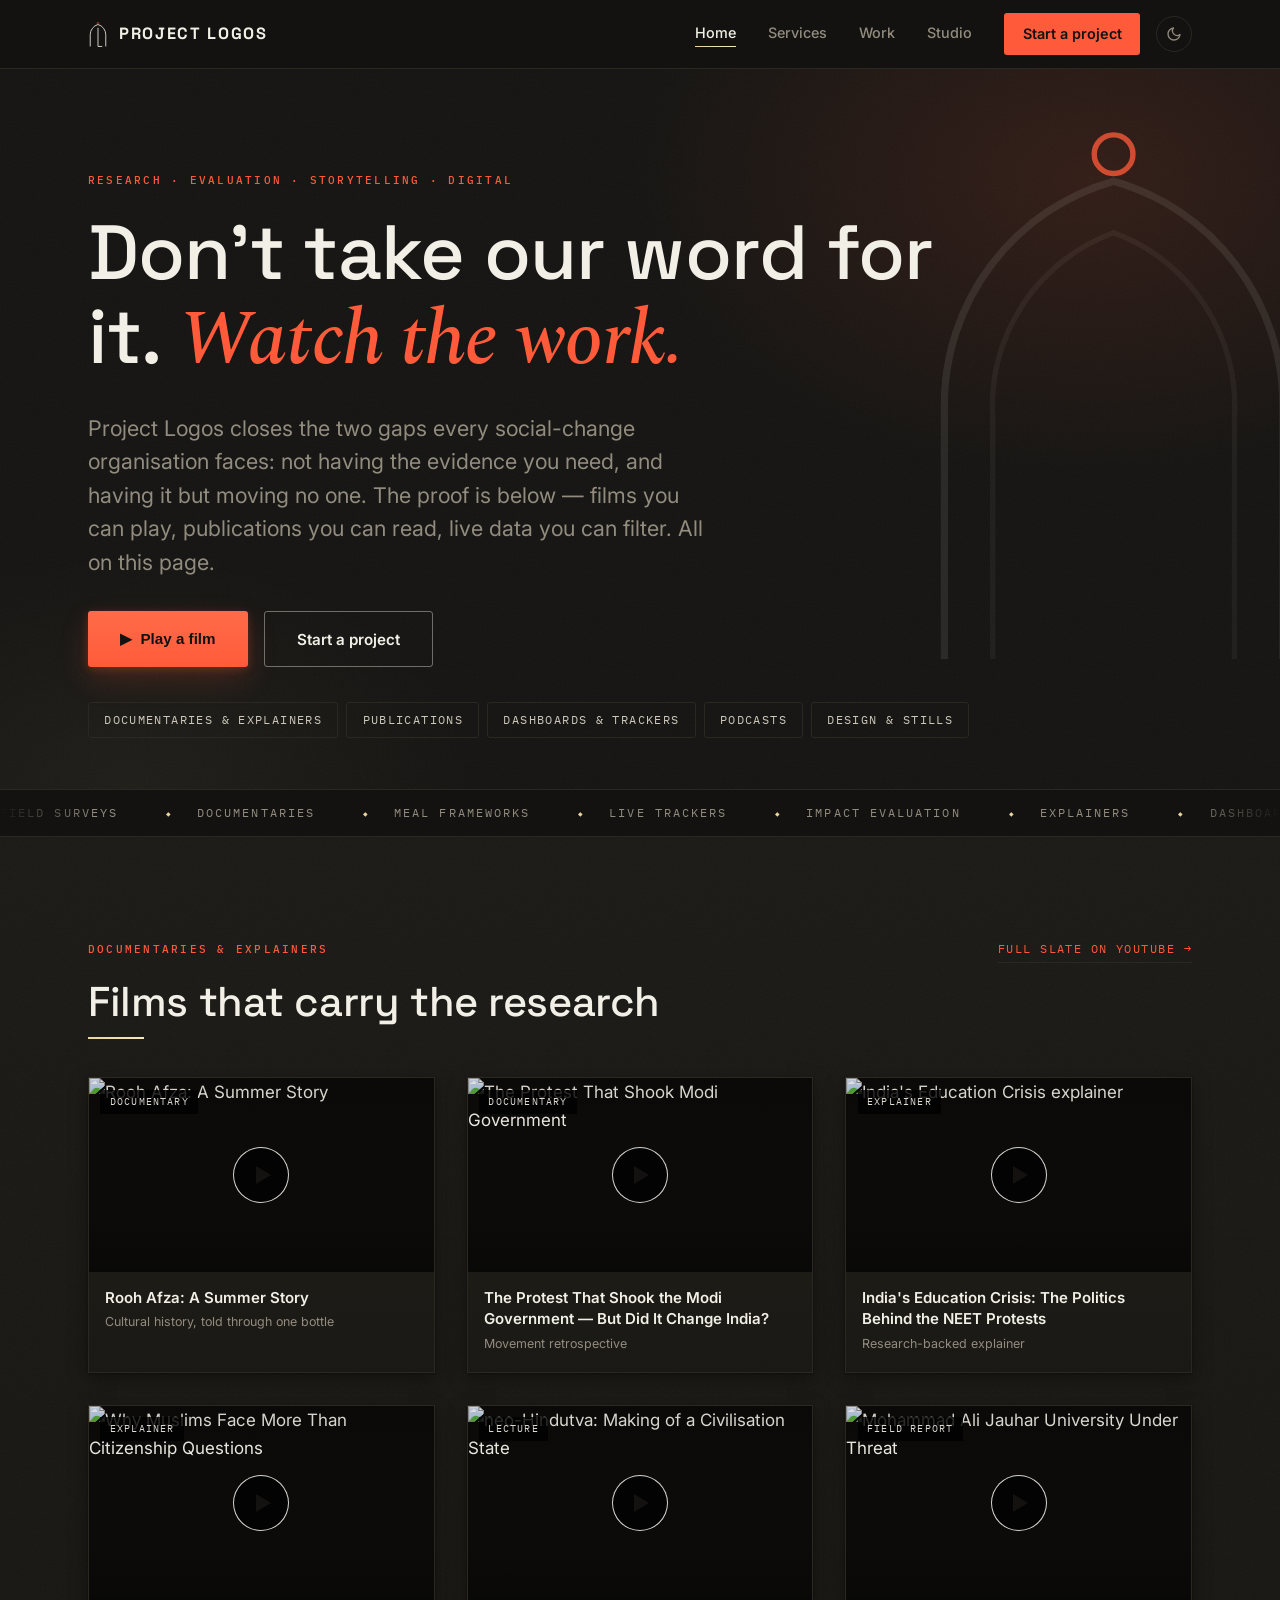
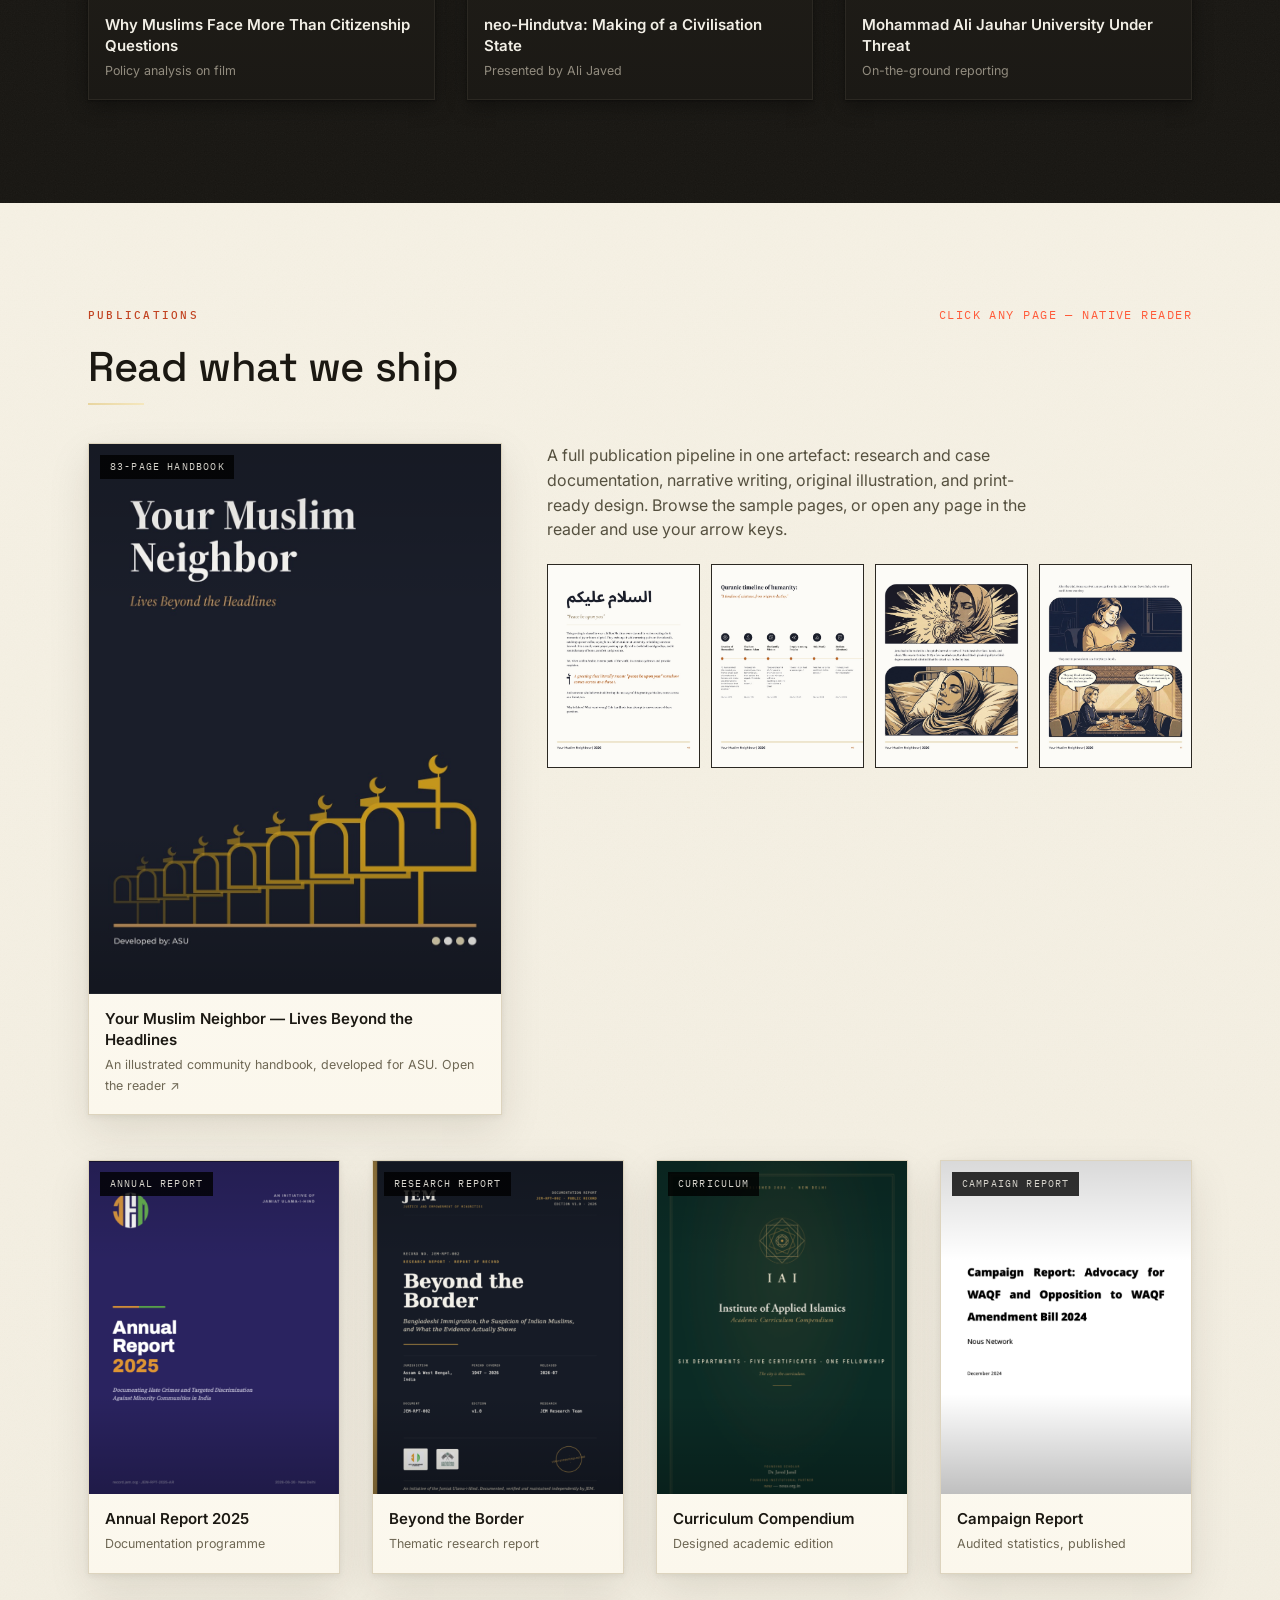
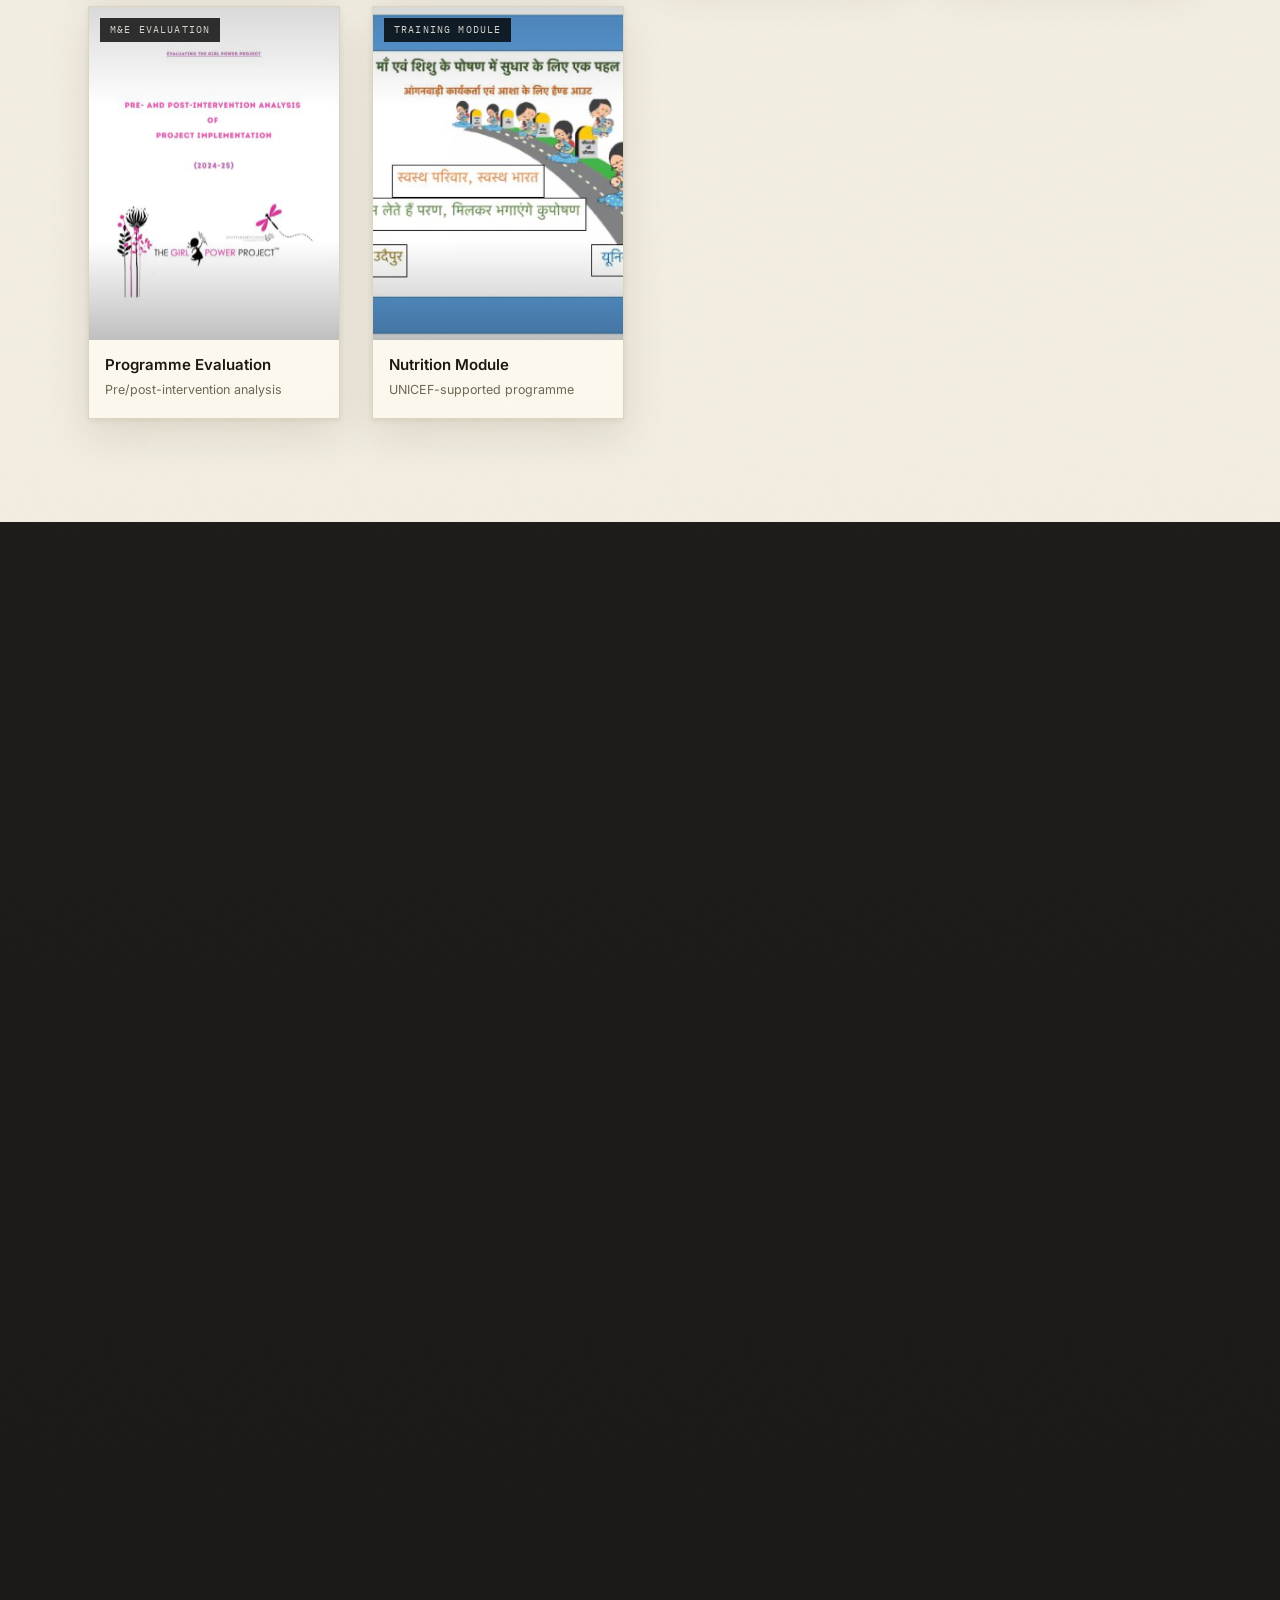
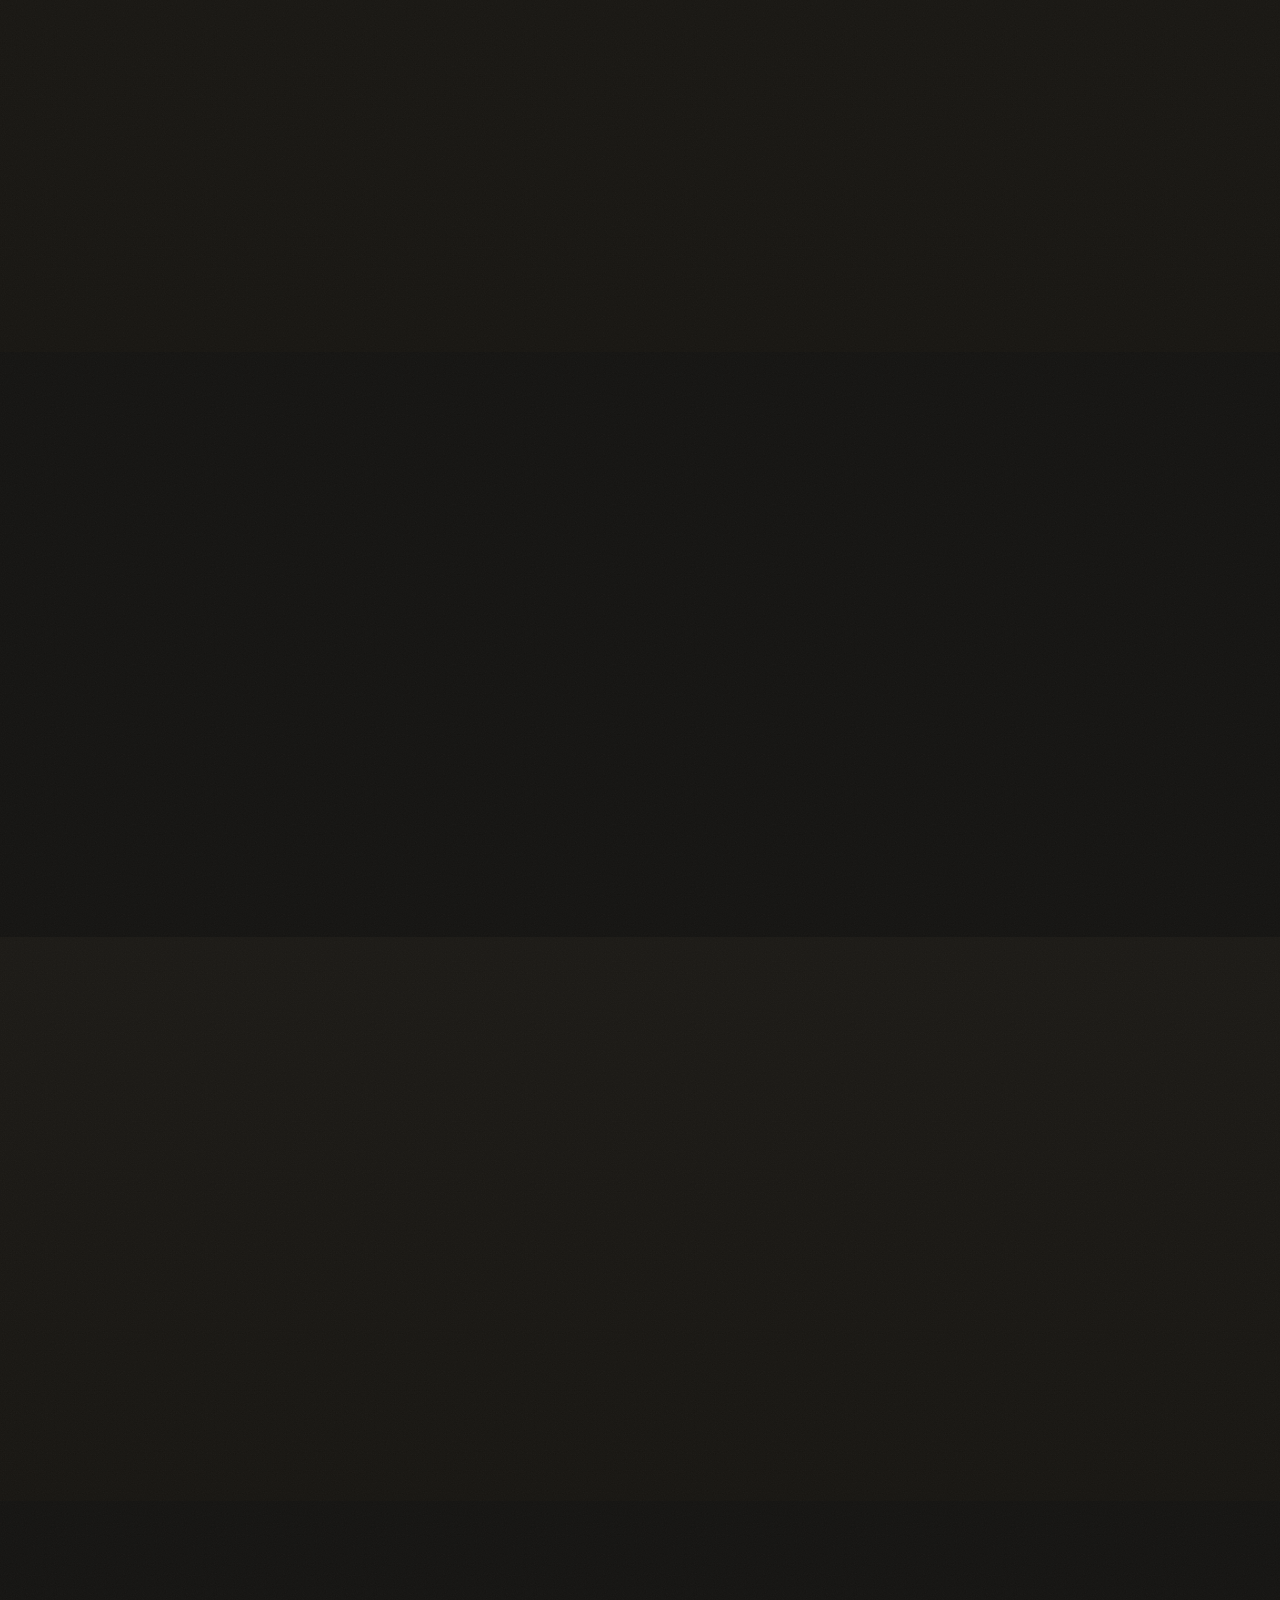
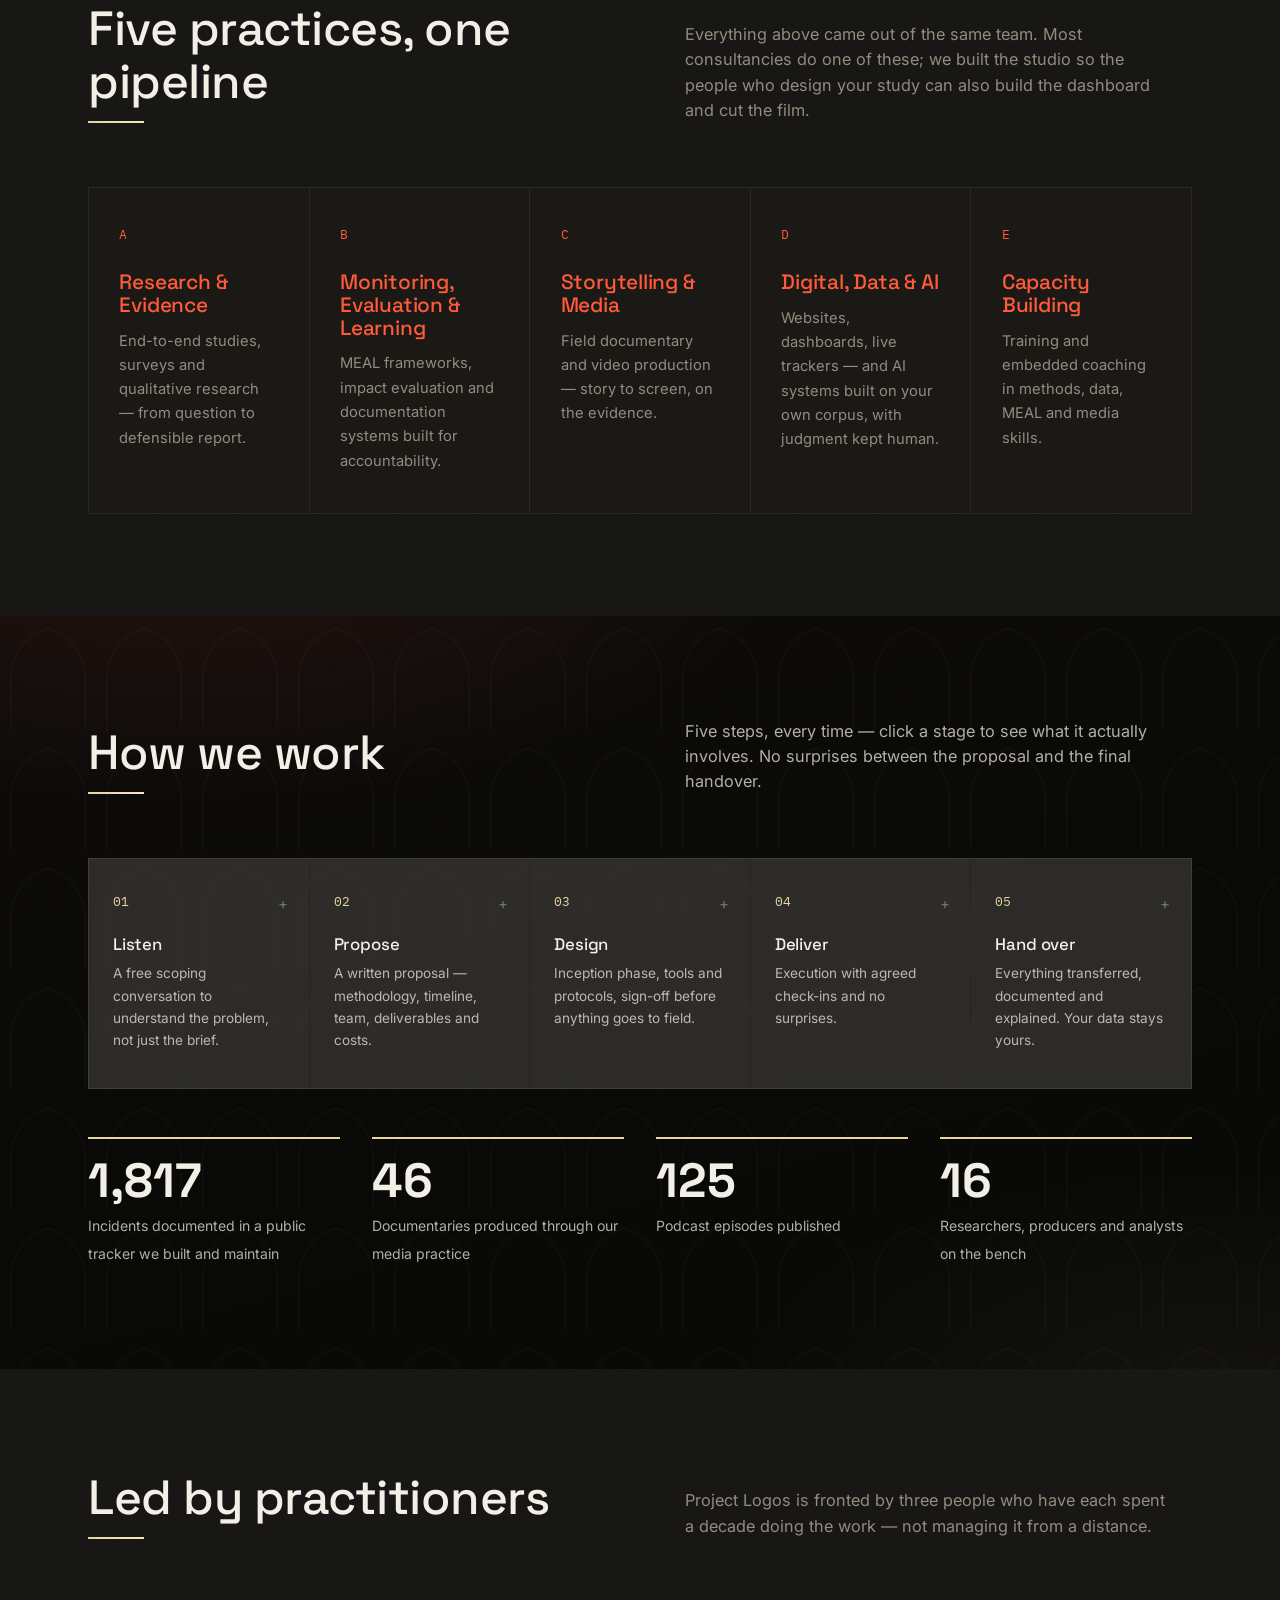
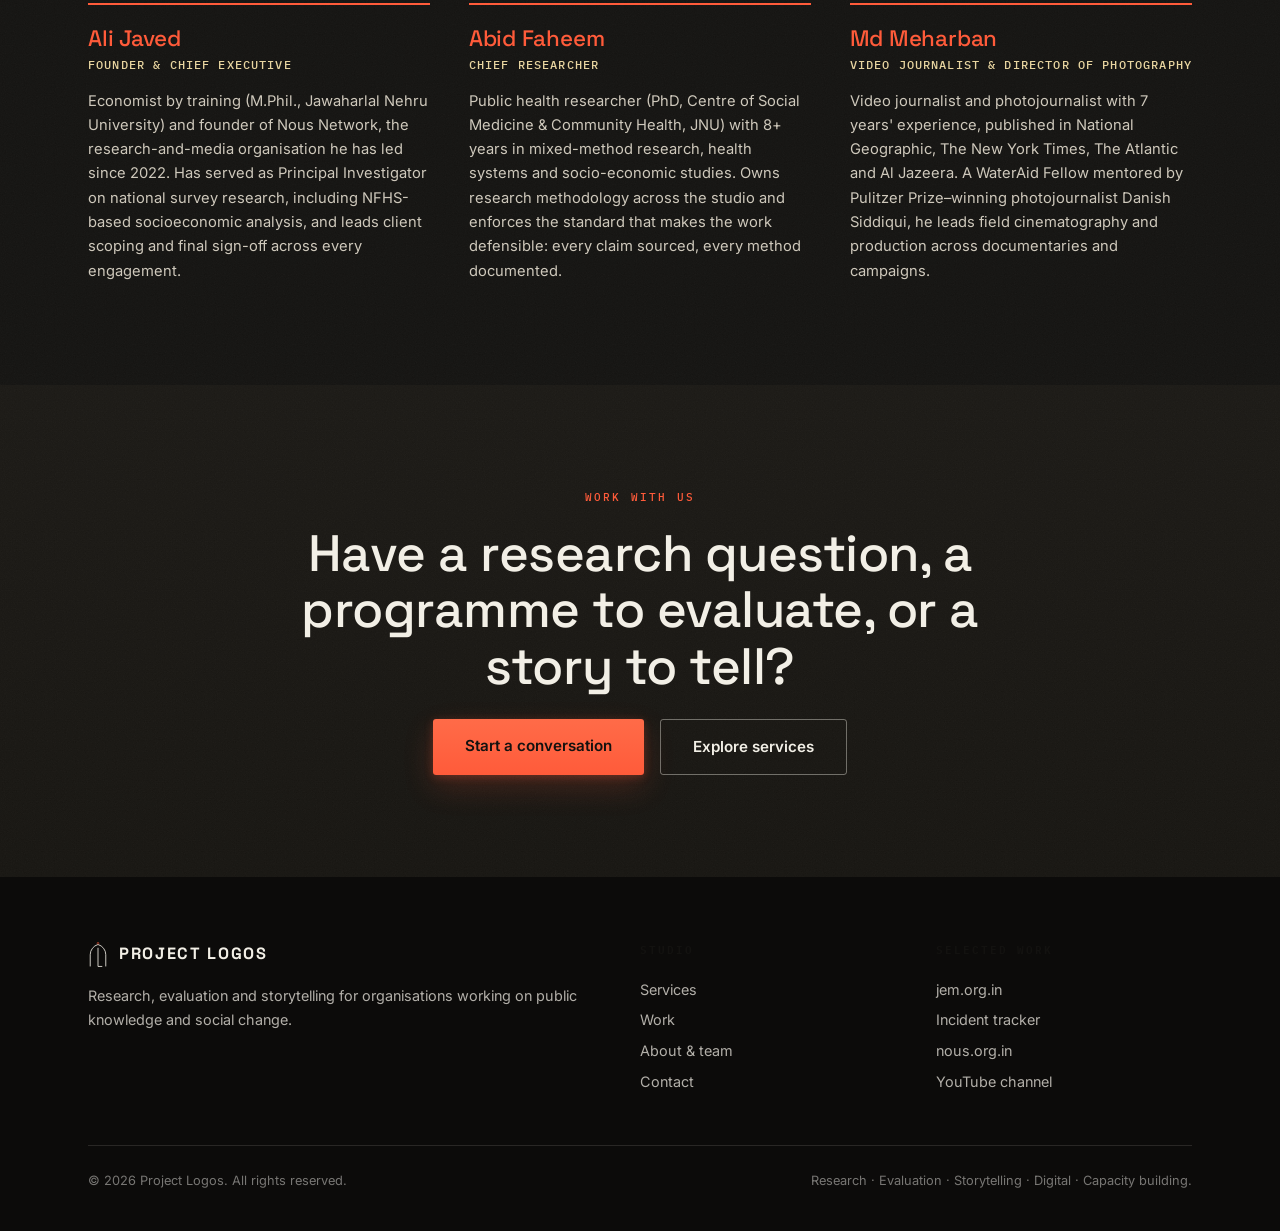
==== commit fef0410a: "Integrate Abid Faheem's public work samples across the portfolio From faheemfreelancing.in: three ne" ====
--- a/index.html
+++ b/index.html
@@ -24,7 +24,7 @@
   <link rel="preconnect" href="https://fonts.gstatic.com" crossorigin />
   <link href="https://fonts.googleapis.com/css2?family=Space+Grotesk:wght@400;500;600;700&family=Spectral:ital,wght@0,400;0,500;1,400;1,500&family=Inter:wght@400;500;600;700&family=IBM+Plex+Mono:wght@400;500&display=swap" rel="stylesheet" />
   <script>try { if (localStorage.getItem("pl-theme") === "light") document.documentElement.dataset.theme = "light"; } catch (e) {}</script>
-  <link rel="stylesheet" href="css/style.css?v=4" />
+  <link rel="stylesheet" href="css/style.css?v=5" />
 </head>
 <body>
 
@@ -170,6 +170,14 @@
           <div class="thumb book"><img src="assets/work/campaign-report.png" alt="Campaign report" loading="lazy" /><span class="kind-chip">Campaign report</span></div>
           <div class="meta"><h3>Campaign Report</h3><span>Audited statistics, published</span></div>
         </a>
+        <a class="media-card" data-reader="gpp-2425">
+          <div class="thumb book"><img src="assets/abid/gpp2425-1.jpg" alt="Girl Power Project evaluation cover" loading="lazy" /><span class="kind-chip">M&amp;E evaluation</span></div>
+          <div class="meta"><h3>Programme Evaluation</h3><span>Pre/post-intervention analysis</span></div>
+        </a>
+        <a class="media-card" data-reader="nutrition-module">
+          <div class="thumb book"><img src="assets/abid/nutrition-1.jpg" alt="Nutrition module cover" loading="lazy" /><span class="kind-chip">Training module</span></div>
+          <div class="meta"><h3>Nutrition Module</h3><span>UNICEF-supported programme</span></div>
+        </a>
       </div>
     </div>
   </section>
@@ -412,9 +420,9 @@
   </div>
 </footer>
 
-<script src="assets/data/jem-data.js?v=4"></script>
-<script src="js/main.js?v=4"></script>
-<script src="js/jem-widget.js?v=4"></script>
-<script src="js/media.js?v=4"></script>
+<script src="assets/data/jem-data.js?v=5"></script>
+<script src="js/main.js?v=5"></script>
+<script src="js/jem-widget.js?v=5"></script>
+<script src="js/media.js?v=5"></script>
 </body>
 </html>
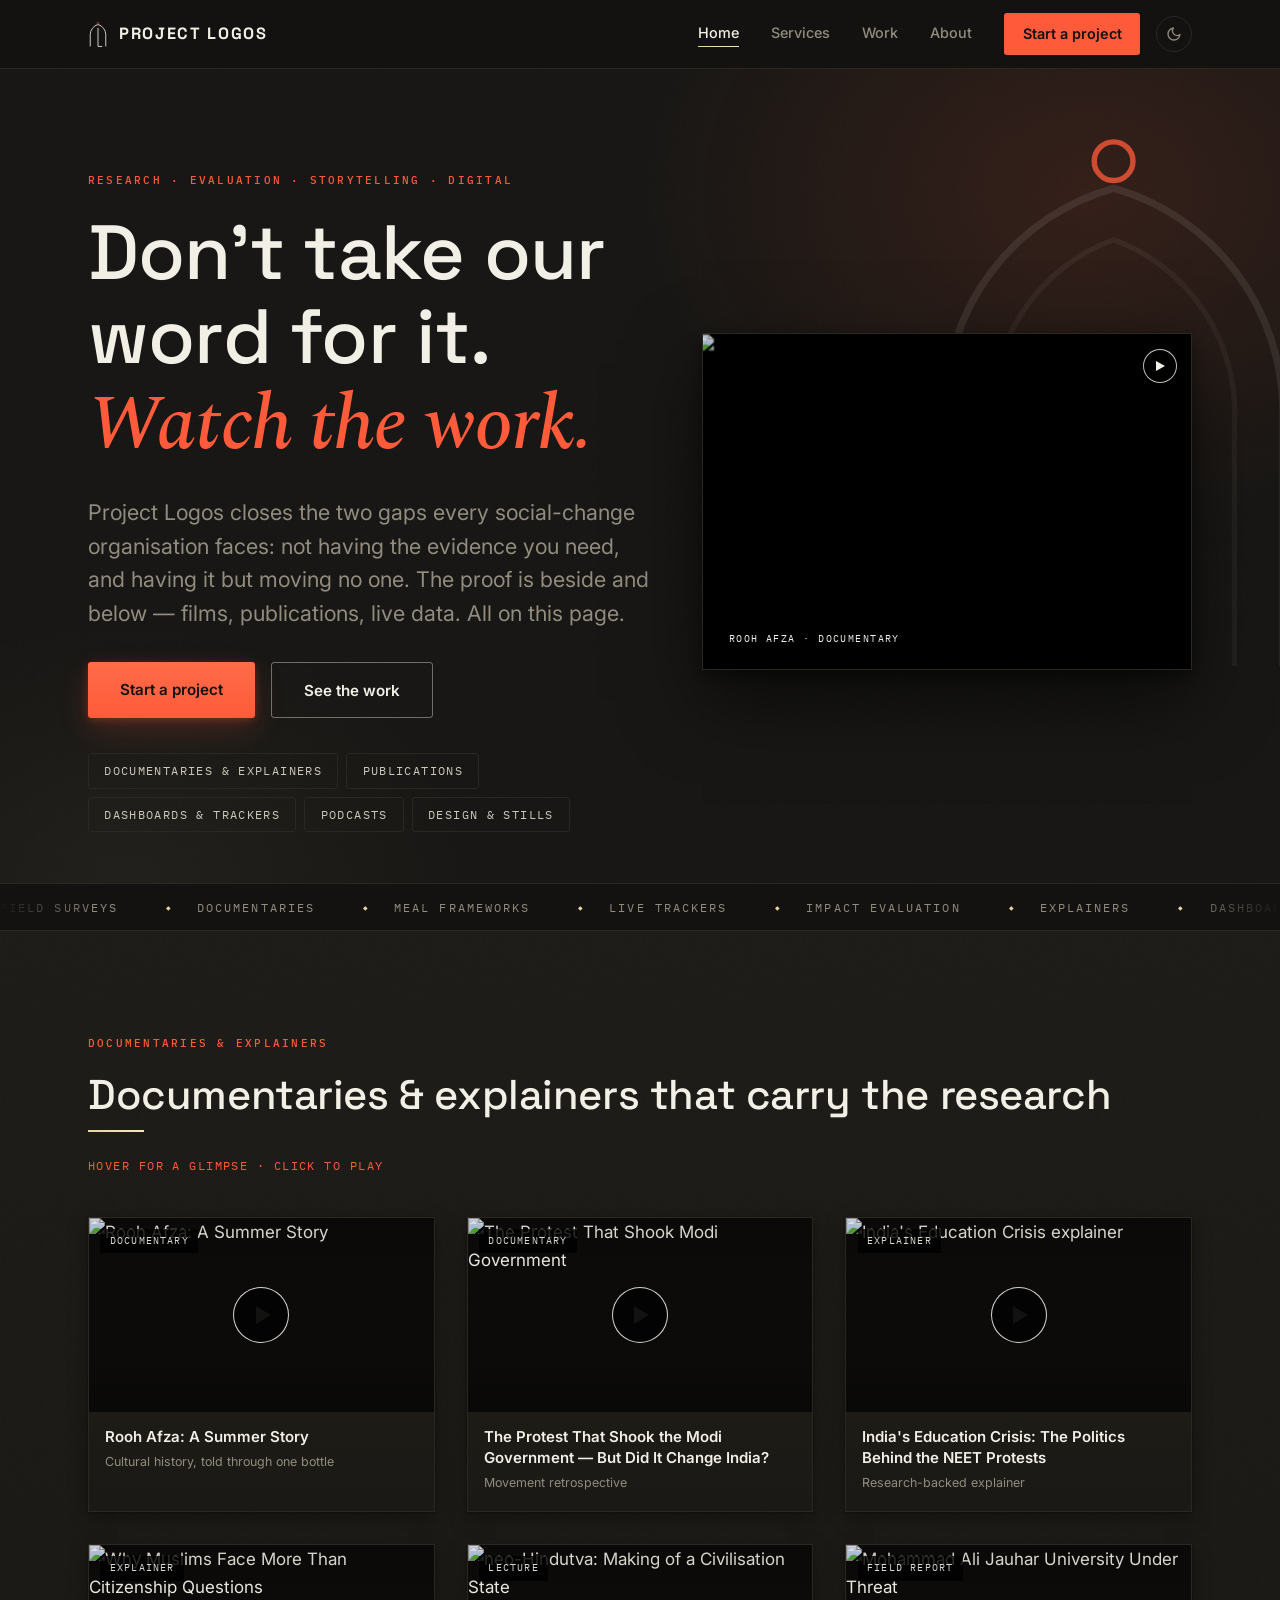
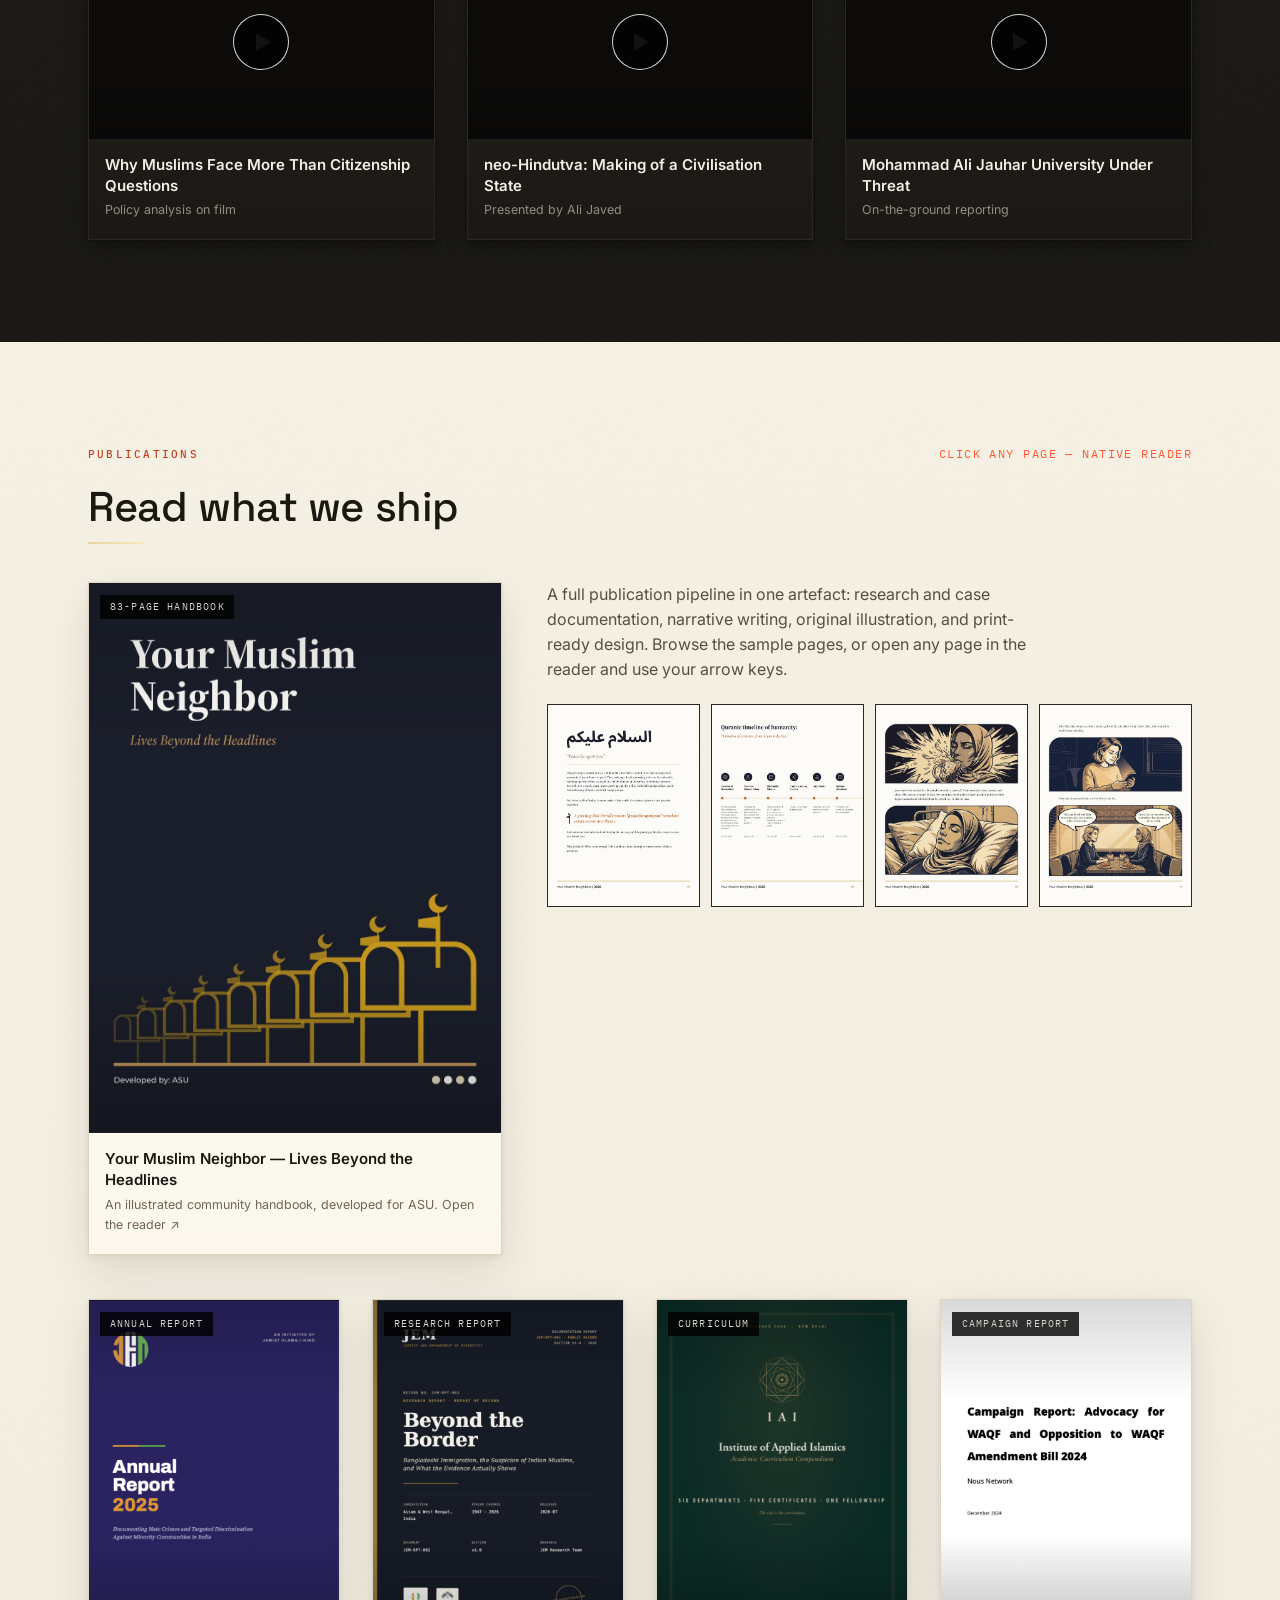
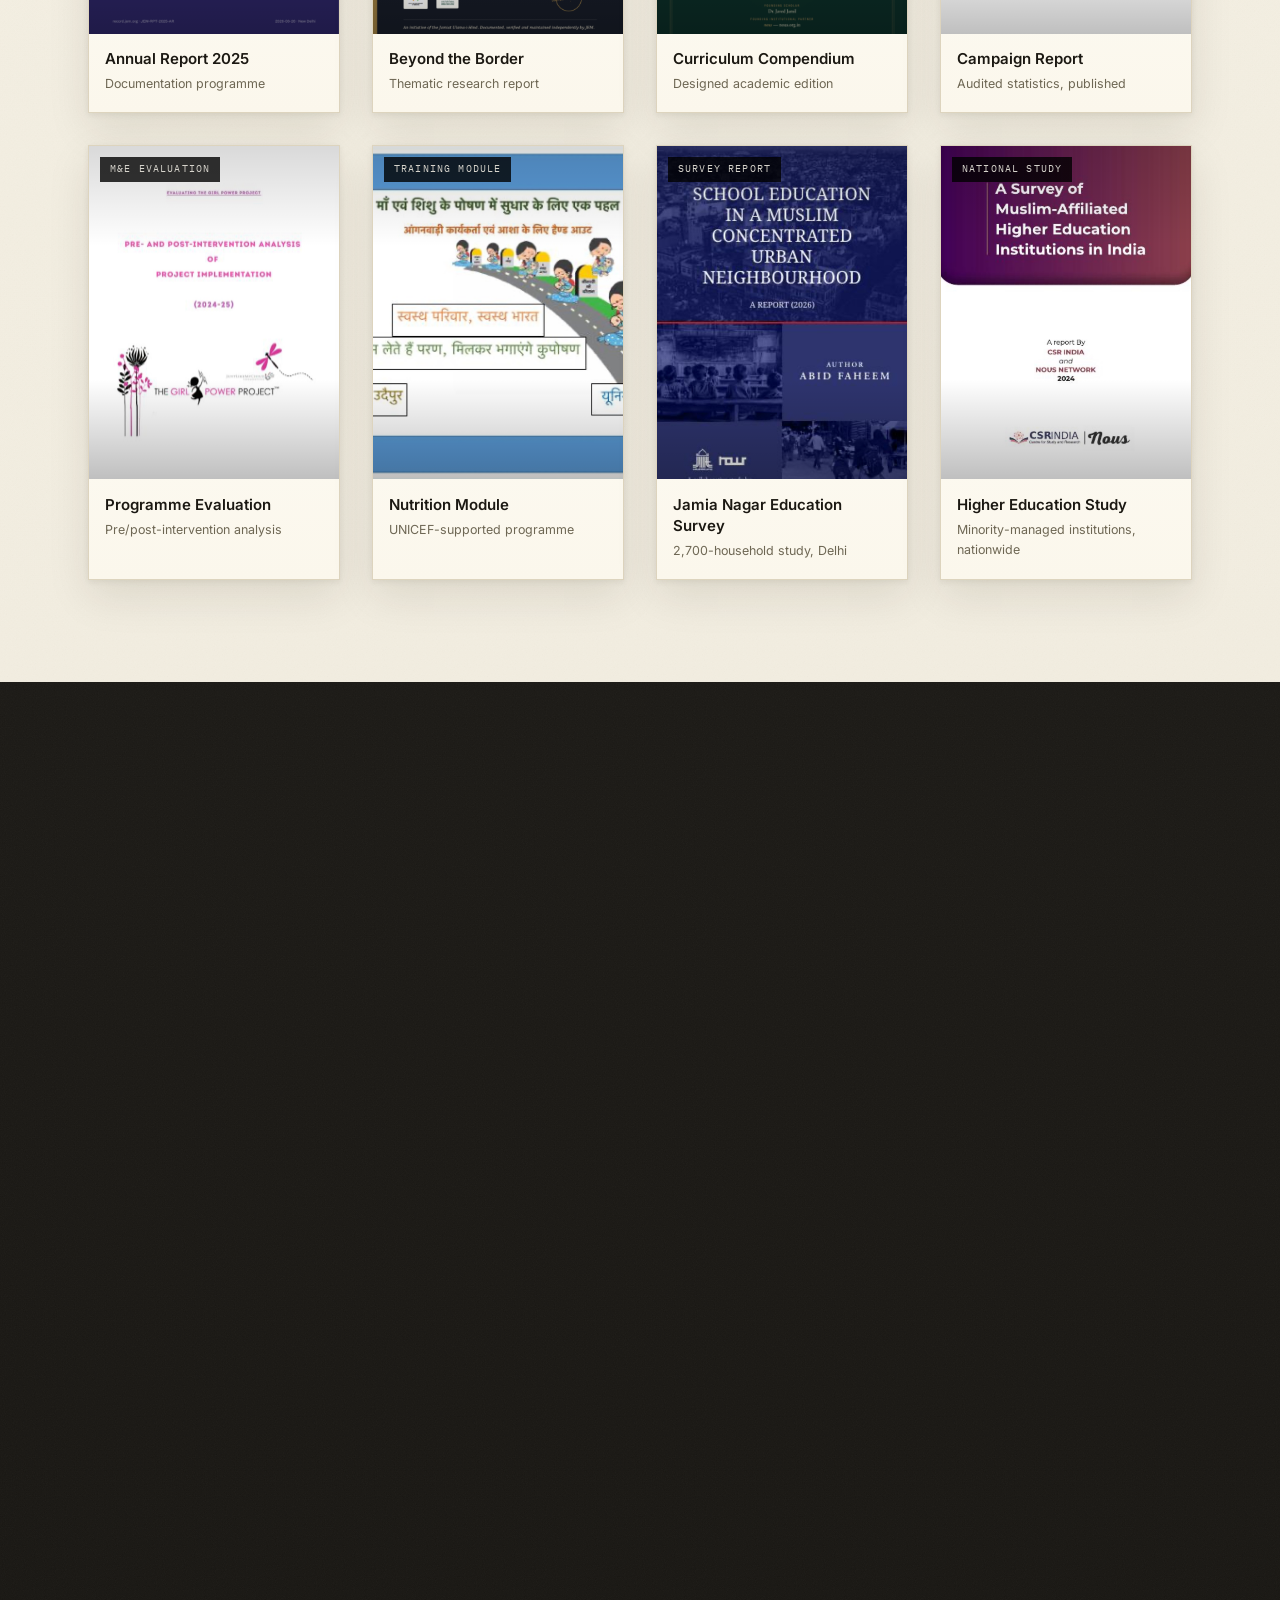
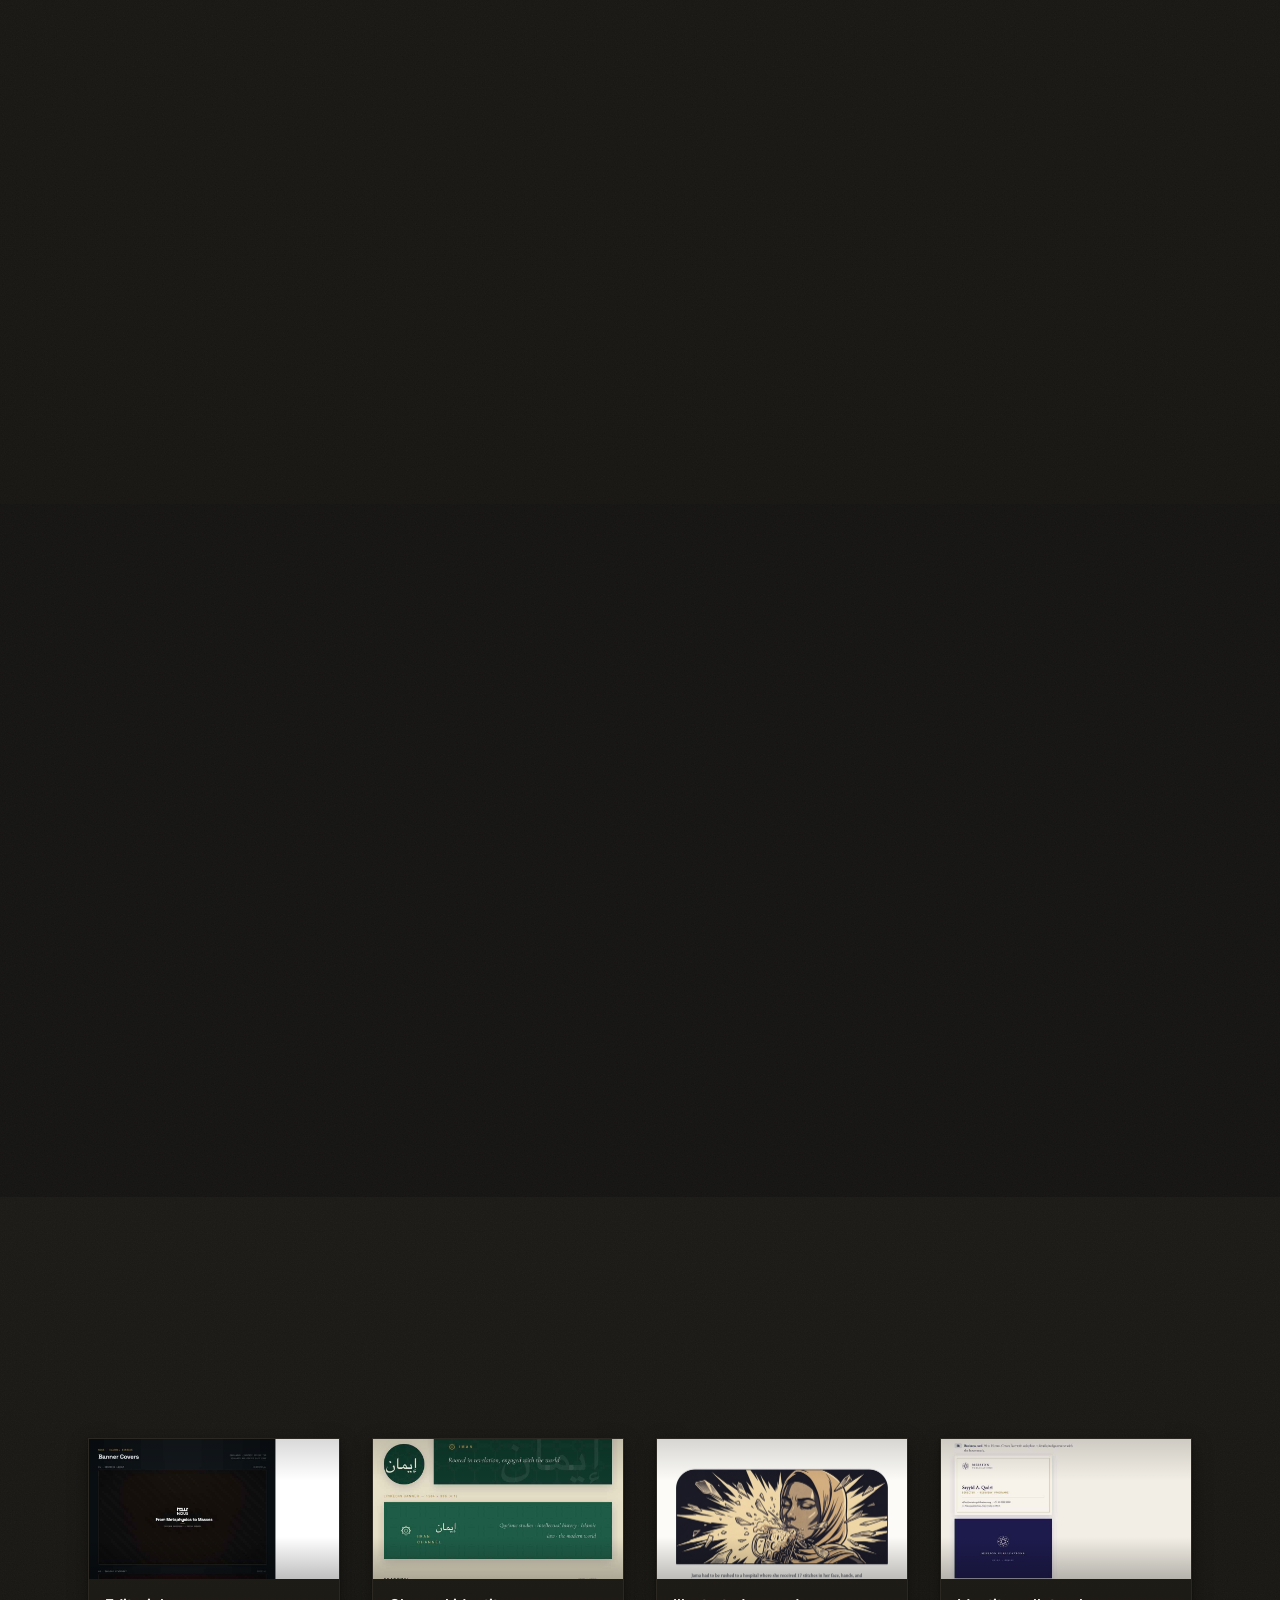
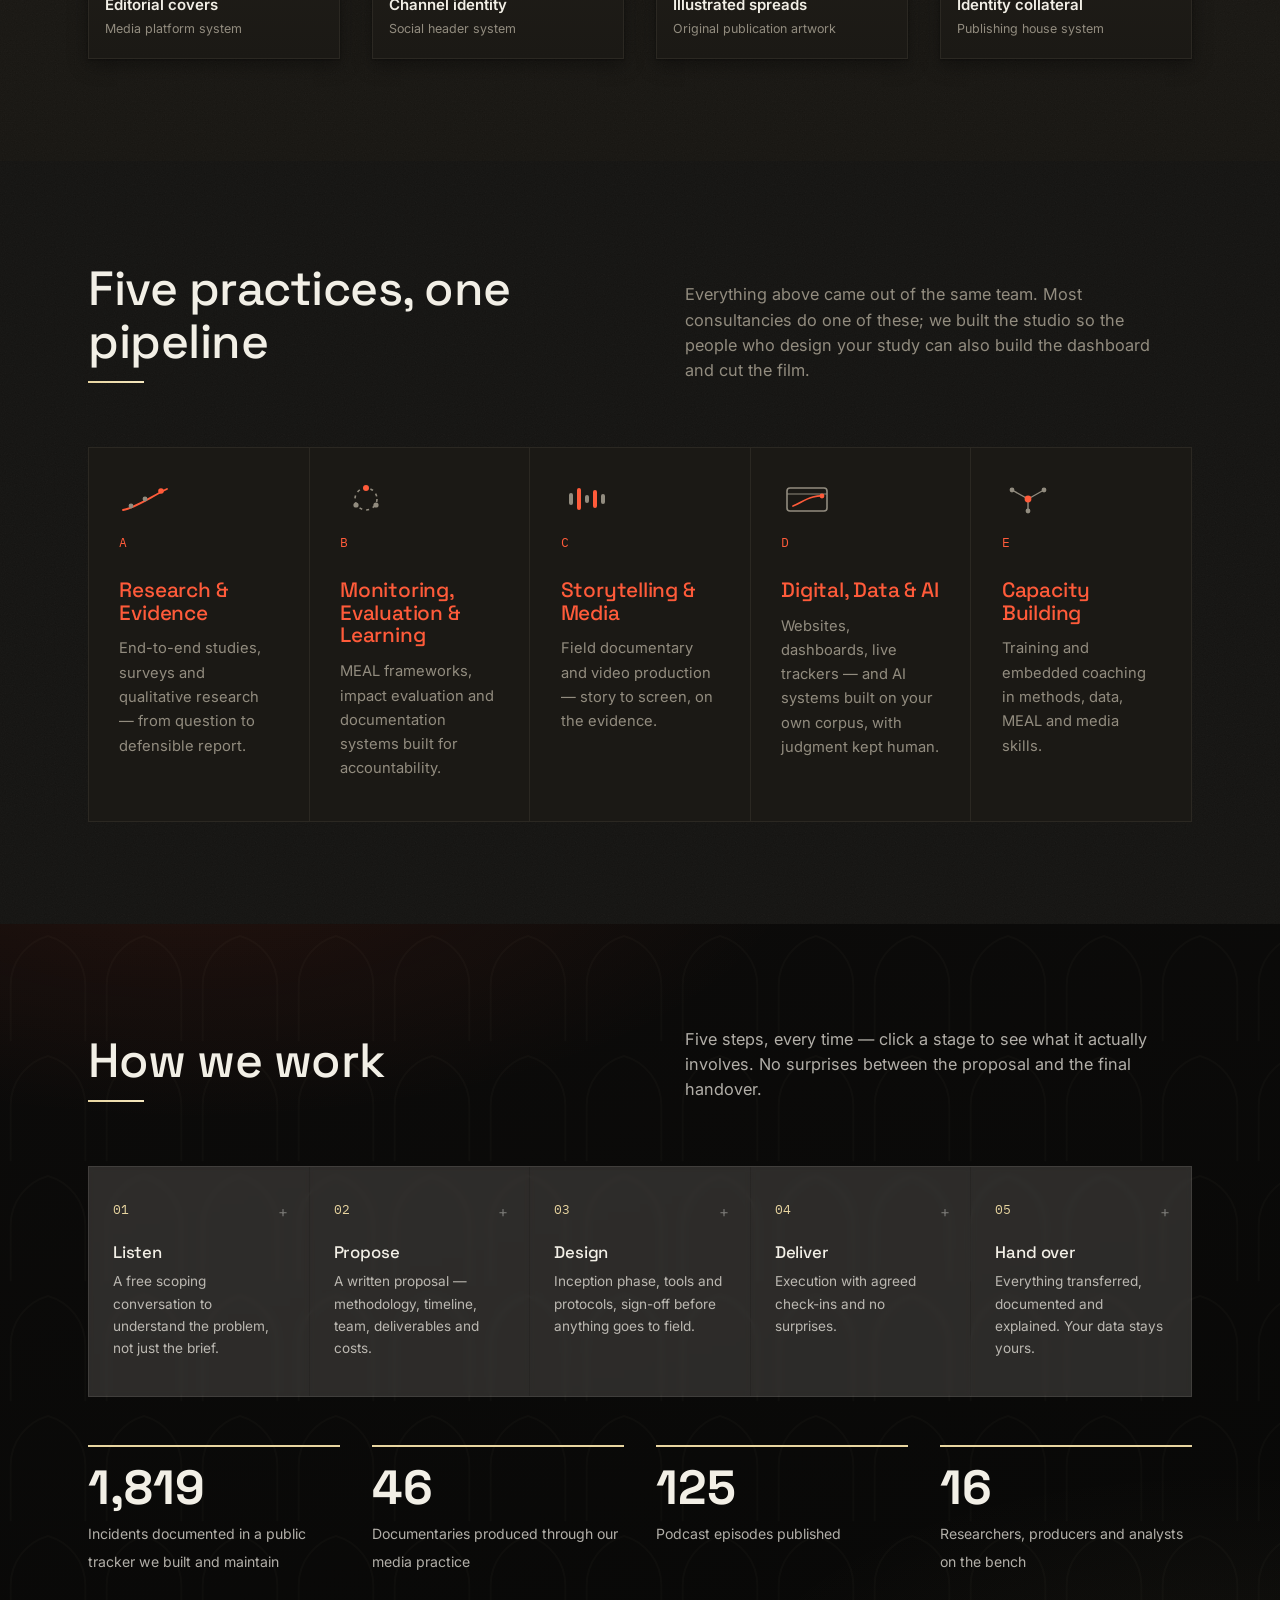
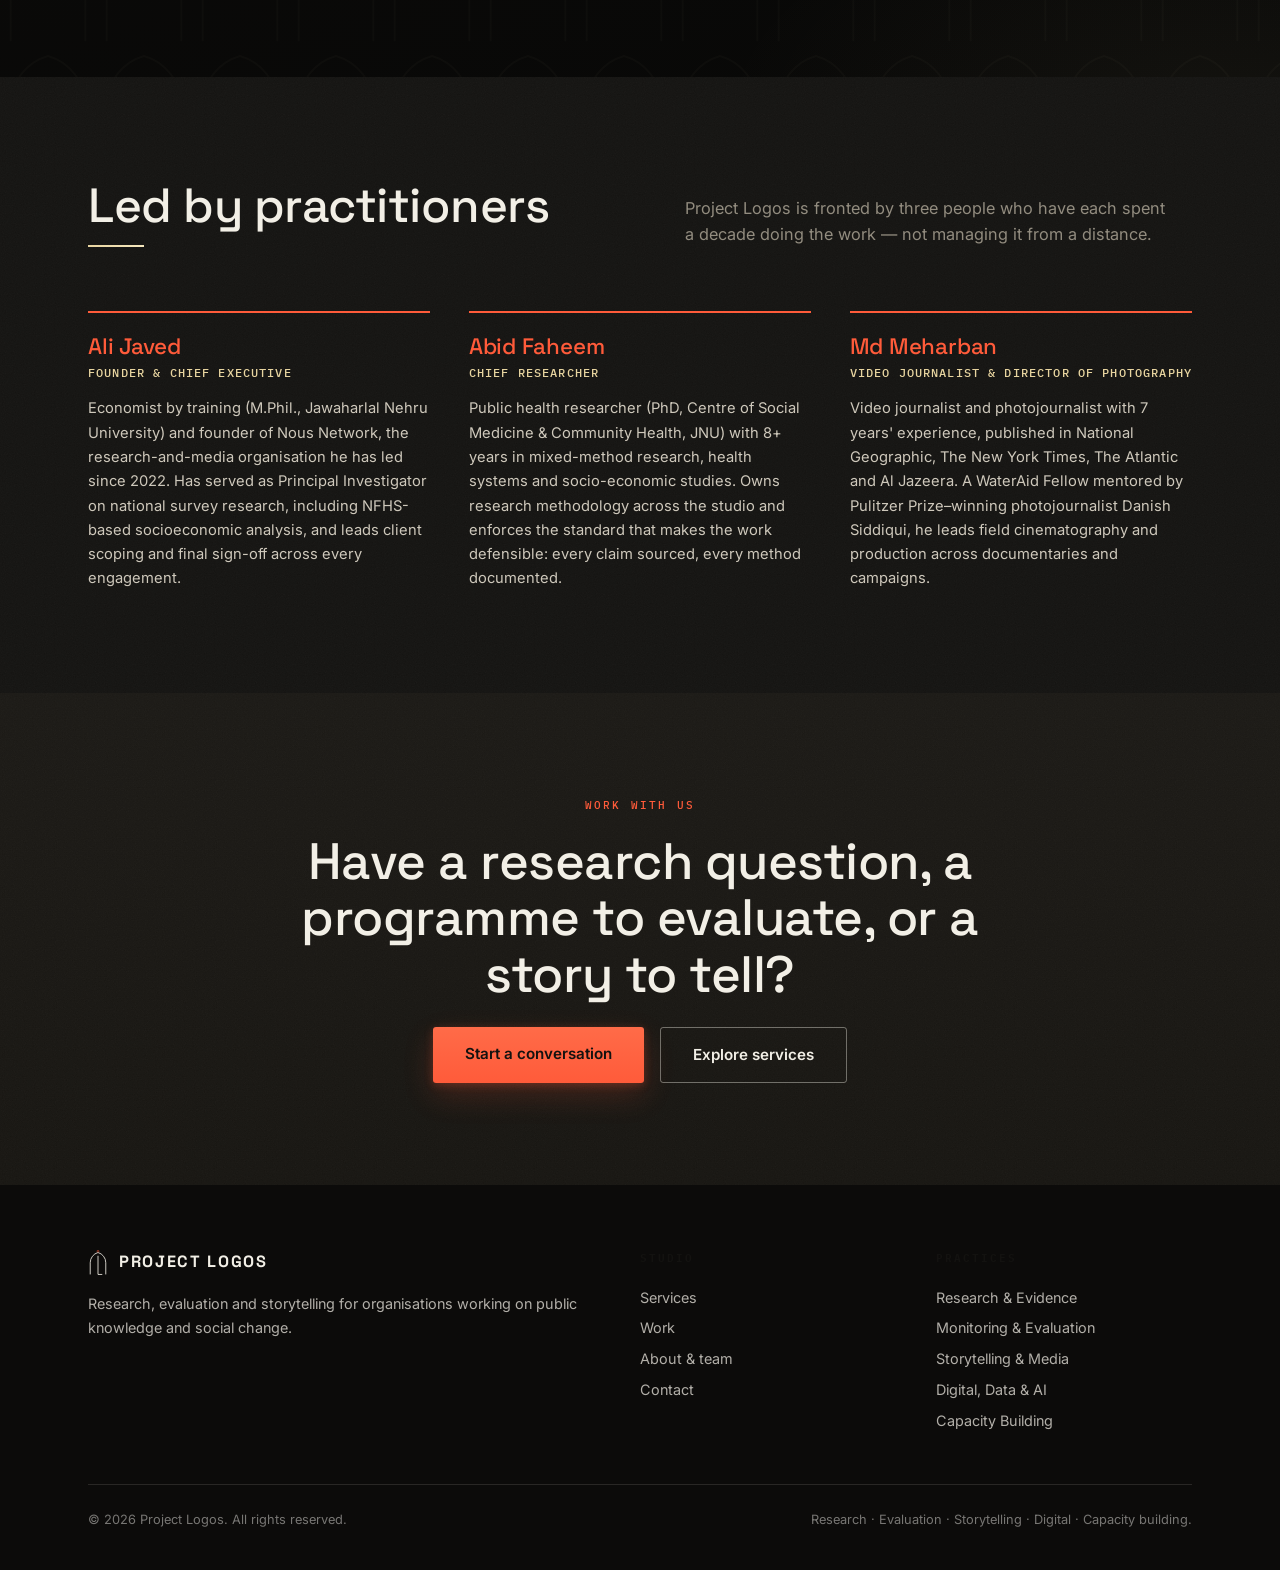
==== commit 9d7f67f2: "Implement website feedback (10 points) 1. Hero: Play-a-Film button replaced with a living montage — " ====
--- a/index.html
+++ b/index.html
@@ -24,7 +24,7 @@
   <link rel="preconnect" href="https://fonts.gstatic.com" crossorigin />
   <link href="https://fonts.googleapis.com/css2?family=Space+Grotesk:wght@400;500;600;700&family=Spectral:ital,wght@0,400;0,500;1,400;1,500&family=Inter:wght@400;500;600;700&family=IBM+Plex+Mono:wght@400;500&display=swap" rel="stylesheet" />
   <script>try { if (localStorage.getItem("pl-theme") === "light") document.documentElement.dataset.theme = "light"; } catch (e) {}</script>
-  <link rel="stylesheet" href="css/style.css?v=5" />
+  <link rel="stylesheet" href="css/style.css?v=6" />
 </head>
 <body>
 
@@ -48,7 +48,7 @@
       <a href="index.html" aria-current="page">Home</a>
       <a href="services.html">Services</a>
       <a href="work.html">Work</a>
-      <a href="studio.html">Studio</a>
+      <a href="studio.html">About</a>
       <a class="cta" href="contact.html">Start a project</a>
     </nav>
   </div>
@@ -63,13 +63,14 @@
       <path class="inner" d="M16 88 L16 48 A30.5 30.5 0 0 1 36 17.5 A30.5 30.5 0 0 1 56 48 L56 88" stroke-width="0.9" />
       <circle cx="36" cy="4.5" r="3.2" stroke-width="0.9" />
     </svg>
-    <div class="wrap">
+    <div class="wrap hero-grid">
+      <div class="hero-copy">
       <span class="eyebrow">Research · Evaluation · Storytelling · Digital</span>
       <h1>Don't take our word for it. <em>Watch the work.</em></h1>
-      <p class="lede">Project Logos closes the two gaps every social-change organisation faces: not having the evidence you need, and having it but moving no one. The proof is below — films you can play, publications you can read, live data you can filter. All on this page.</p>
+      <p class="lede">Project Logos closes the two gaps every social-change organisation faces: not having the evidence you need, and having it but moving no one. The proof is beside and below — films, publications, live data. All on this page.</p>
       <div class="btn-row" style="justify-content: flex-start; margin-top: 2rem;">
-        <button class="btn" data-video="XclWGa0_7Bg" data-title="Rooh Afza: A Summer Story — documentary">▶&nbsp;&nbsp;Play a film</button>
-        <a class="btn ghost" href="contact.html">Start a project</a>
+        <a class="btn" href="contact.html">Start a project</a>
+        <a class="btn ghost" href="#films">See the work</a>
       </div>
       <nav class="showcase-nav" aria-label="Jump to portfolio section">
         <a href="#films">Documentaries &amp; explainers</a>
@@ -78,6 +79,12 @@
         <a href="#podcasts">Podcasts</a>
         <a href="#design">Design &amp; stills</a>
       </nav>
+      </div>
+      <div class="hero-montage" id="hero-montage" role="button" aria-label="Open the current showcase item">
+        <span class="m-cap"></span>
+        <span class="m-hint" aria-hidden="true"></span>
+        <span class="m-bar" aria-hidden="true"></span>
+      </div>
     </div>
   </div>
 
@@ -95,9 +102,9 @@
       <div class="rail-head reveal">
         <div>
           <span class="eyebrow">Documentaries &amp; Explainers</span>
-          <h2>Films that carry the research</h2>
-        </div>
-        <a class="rail-link" href="https://www.youtube.com/@nousnetwork" target="_blank" rel="noopener">Full slate on YouTube →</a>
+          <h2>Documentaries &amp; explainers that carry the research</h2>
+        </div>
+        <span class="rail-link" style="border: 0; cursor: default;">Hover for a glimpse · click to play</span>
       </div>
       <div class="media-grid reveal">
         <a class="media-card" data-video="XclWGa0_7Bg" data-title="Rooh Afza: A Summer Story">
@@ -177,6 +184,14 @@
         <a class="media-card" data-reader="nutrition-module">
           <div class="thumb book"><img src="assets/abid/nutrition-1.jpg" alt="Nutrition module cover" loading="lazy" /><span class="kind-chip">Training module</span></div>
           <div class="meta"><h3>Nutrition Module</h3><span>UNICEF-supported programme</span></div>
+        </a>
+        <a class="media-card" data-reader="education-2026">
+          <div class="thumb book"><img src="assets/abid/education-1.jpg" alt="Jamia Nagar education survey report cover" loading="lazy" /><span class="kind-chip">Survey report</span></div>
+          <div class="meta"><h3>Jamia Nagar Education Survey</h3><span>2,700-household study, Delhi</span></div>
+        </a>
+        <a class="media-card" data-reader="hei-study">
+          <div class="thumb book"><img src="assets/abid/hei-1.jpg" alt="Higher education institutions study cover" loading="lazy" /><span class="kind-chip">National study</span></div>
+          <div class="meta"><h3>Higher Education Study</h3><span>Minority-managed institutions, nationwide</span></div>
         </a>
       </div>
     </div>
@@ -226,6 +241,7 @@
         </div>
         <a class="rail-link" href="https://www.nous.org.in/podcast" target="_blank" rel="noopener">All episodes →</a>
       </div>
+      <p class="lede reveal" style="margin: -1.5rem 0 2rem;">We build podcast programmes end to end — editorial architecture, recording, edit and distribution. <a href="services.html#media" style="color: var(--indigo); text-decoration: underline;">See the service →</a></p>
       <div class="media-grid cols-4 reveal">
         <a class="media-card" data-video="dMM4eV4JyGs" data-title="Systemic Marginalisation: Has Every Political Party Failed? — with Raju Parulekar">
           <div class="thumb"><img src="https://i.ytimg.com/vi/dMM4eV4JyGs/hqdefault.jpg" alt="Podcast with Raju Parulekar" loading="lazy" /><span class="kind-chip">Podcast</span><span class="play-badge"></span></div>
@@ -287,26 +303,31 @@
       </div>
       <div class="pillars cols-5 reveal">
         <a class="pillar" href="services.html#research">
+          <svg class="mini" width="52" height="30" viewBox="0 0 52 30" fill="none" aria-hidden="true"><path class="m-a" d="M4 26 C 16 24, 30 14, 48 5" style="stroke:var(--indigo)" stroke-width="1.8" stroke-linecap="round"/><circle cx="12" cy="22" r="2.4" style="fill:var(--ink-mute)"/><circle cx="26" cy="15" r="2.4" style="fill:var(--ink-mute)"/><circle class="m-b" cx="42" cy="7" r="2.8" style="fill:var(--indigo)"/></svg>
           <span class="num">A</span>
           <h3>Research &amp; Evidence</h3>
           <p>End-to-end studies, surveys and qualitative research — from question to defensible report.</p>
         </a>
         <a class="pillar" href="services.html#meal">
+          <svg class="mini" width="52" height="30" viewBox="0 0 52 30" fill="none" aria-hidden="true"><circle class="m-a" cx="26" cy="15" r="11" style="stroke:var(--ink-mute)" stroke-width="1.6" stroke-dasharray="3 4"/><circle class="m-b" cx="26" cy="4" r="3" style="fill:var(--indigo)"/><circle cx="16" cy="21" r="2.6" style="fill:var(--ink-mute)"/><circle cx="36" cy="21" r="2.6" style="fill:var(--ink-mute)"/></svg>
           <span class="num">B</span>
           <h3>Monitoring, Evaluation &amp; Learning</h3>
           <p>MEAL frameworks, impact evaluation and documentation systems built for accountability.</p>
         </a>
         <a class="pillar" href="services.html#media">
+          <svg class="mini" width="52" height="30" viewBox="0 0 52 30" fill="none" aria-hidden="true"><rect x="8" y="9" width="4" height="12" rx="2" style="fill:var(--ink-mute)"/><rect class="m-a" x="16" y="4" width="4" height="22" rx="2" style="fill:var(--indigo)"/><rect x="24" y="11" width="4" height="8" rx="2" style="fill:var(--ink-mute)"/><rect class="m-b" x="32" y="6" width="4" height="18" rx="2" style="fill:var(--indigo)"/><rect x="40" y="10" width="4" height="10" rx="2" style="fill:var(--ink-mute)"/></svg>
           <span class="num">C</span>
           <h3>Storytelling &amp; Media</h3>
           <p>Field documentary and video production — story to screen, on the evidence.</p>
         </a>
         <a class="pillar" href="services.html#digital">
+          <svg class="mini" width="52" height="30" viewBox="0 0 52 30" fill="none" aria-hidden="true"><rect x="6" y="4" width="40" height="23" rx="3" style="stroke:var(--ink-mute)" stroke-width="1.6"/><line x1="6" y1="10" x2="46" y2="10" style="stroke:var(--ink-mute)" stroke-width="1.2"/><path class="m-a" d="M12 22 C 18 20, 24 15, 32 13 S 40 12, 41 12" style="stroke:var(--indigo)" stroke-width="1.8" stroke-linecap="round"/><circle class="m-b" cx="41" cy="12" r="2.4" style="fill:var(--indigo)"/></svg>
           <span class="num">D</span>
           <h3>Digital, Data &amp; AI</h3>
           <p>Websites, dashboards, live trackers — and AI systems built on your own corpus, with judgment kept human.</p>
         </a>
         <a class="pillar" href="services.html#capacity">
+          <svg class="mini" width="52" height="30" viewBox="0 0 52 30" fill="none" aria-hidden="true"><line x1="26" y1="15" x2="10" y2="6" style="stroke:var(--ink-mute)" stroke-width="1.4"/><line x1="26" y1="15" x2="42" y2="6" style="stroke:var(--ink-mute)" stroke-width="1.4"/><line class="m-a" x1="26" y1="15" x2="26" y2="27" style="stroke:var(--ink-mute)" stroke-width="1.4"/><circle class="m-b" cx="26" cy="15" r="3.4" style="fill:var(--indigo)"/><circle cx="10" cy="6" r="2.4" style="fill:var(--ink-mute)"/><circle cx="42" cy="6" r="2.4" style="fill:var(--ink-mute)"/><circle cx="26" cy="27" r="2.4" style="fill:var(--ink-mute)"/></svg>
           <span class="num">E</span>
           <h3>Capacity Building</h3>
           <p>Training and embedded coaching in methods, data, MEAL and media skills.</p>
@@ -404,12 +425,13 @@
         </ul>
       </div>
       <div>
-        <h4>Selected work</h4>
+        <h4>Practices</h4>
         <ul>
-          <li><a href="https://jem.org.in" target="_blank" rel="noopener">jem.org.in</a></li>
-          <li><a href="work.html#jem">Incident tracker</a></li>
-          <li><a href="https://www.nous.org.in" target="_blank" rel="noopener">nous.org.in</a></li>
-          <li><a href="https://www.youtube.com/@nousnetwork" target="_blank" rel="noopener">YouTube channel</a></li>
+          <li><a href="services.html#research">Research &amp; Evidence</a></li>
+          <li><a href="services.html#meal">Monitoring &amp; Evaluation</a></li>
+          <li><a href="services.html#media">Storytelling &amp; Media</a></li>
+          <li><a href="services.html#digital">Digital, Data &amp; AI</a></li>
+          <li><a href="services.html#capacity">Capacity Building</a></li>
         </ul>
       </div>
     </div>
@@ -420,9 +442,9 @@
   </div>
 </footer>
 
-<script src="assets/data/jem-data.js?v=5"></script>
-<script src="js/main.js?v=5"></script>
-<script src="js/jem-widget.js?v=5"></script>
-<script src="js/media.js?v=5"></script>
+<script src="assets/data/jem-data.js?v=6"></script>
+<script src="js/main.js?v=6"></script>
+<script src="js/jem-widget.js?v=6"></script>
+<script src="js/media.js?v=6"></script>
 </body>
 </html>
--- a/css/style.css
+++ b/css/style.css
@@ -255,9 +255,119 @@
   color: var(--indigo);
 }
 
+/* hero grid: copy + living montage */
+.hero-grid {
+  display: grid;
+  grid-template-columns: minmax(0, 1.15fr) minmax(0, 1fr);
+  gap: clamp(2rem, 4vw, 4rem);
+  align-items: center;
+}
+
+@media (max-width: 900px) { .hero-grid { grid-template-columns: 1fr; } }
+
+.hero-montage {
+  position: relative;
+  aspect-ratio: 16 / 11;
+  border: 1px solid var(--line);
+  background: #000;
+  box-shadow: var(--shadow-lg);
+  overflow: hidden;
+  cursor: pointer;
+}
+
+.hero-montage .m-layer {
+  position: absolute;
+  inset: 0;
+  width: 100%;
+  height: 100%;
+  object-fit: cover;
+  opacity: 0;
+  transform: scale(1.06);
+  transition: opacity 1.1s ease;
+}
+
+.hero-montage .m-layer.active {
+  opacity: 1;
+  animation: kenburns 9s ease-out forwards;
+}
+
+@keyframes kenburns {
+  from { transform: scale(1.12) translate(1.5%, -1%); }
+  to { transform: scale(1.02) translate(-0.5%, 0.5%); }
+}
+
+.hero-montage .m-cap {
+  position: absolute;
+  left: 0.9rem;
+  bottom: 1rem;
+  z-index: 2;
+  font-family: var(--font-mono);
+  font-size: 0.64rem;
+  letter-spacing: 0.14em;
+  background: rgba(0, 0, 0, 0.72);
+  color: #F2EFE6;
+  padding: 0.35rem 0.7rem;
+  max-width: 85%;
+}
+
+.hero-montage::after {
+  content: "";
+  position: absolute;
+  inset: 0;
+  z-index: 1;
+  background: linear-gradient(180deg, rgba(0,0,0,0.18), transparent 35%, transparent 65%, rgba(0,0,0,0.35));
+  pointer-events: none;
+}
+
+.hero-montage .m-hint {
+  position: absolute;
+  right: 0.9rem;
+  top: 0.9rem;
+  z-index: 2;
+  width: 34px;
+  height: 34px;
+  border-radius: 50%;
+  background: rgba(0, 0, 0, 0.6);
+  border: 1.2px solid rgba(242, 239, 230, 0.8);
+  display: flex;
+  align-items: center;
+  justify-content: center;
+  transition: background 0.25s, transform 0.25s;
+}
+
+.hero-montage .m-hint::after {
+  content: "";
+  width: 0; height: 0;
+  border-left: 9px solid #F2EFE6;
+  border-top: 5.5px solid transparent;
+  border-bottom: 5.5px solid transparent;
+  margin-left: 2px;
+}
+
+.hero-montage:hover .m-hint { background: var(--indigo); transform: scale(1.12); }
+
+.hero-montage .m-bar {
+  position: absolute;
+  left: 0; bottom: 0;
+  height: 2.5px;
+  background: var(--indigo);
+  z-index: 3;
+  width: 0%;
+}
+
+.hero-montage.playing .m-bar { animation: m-progress 4.6s linear infinite; }
+
+@keyframes m-progress { from { width: 0%; } to { width: 100%; } }
+
+/* pillar mini-instruments */
+.pillar .mini { margin-bottom: 1.1rem; display: block; overflow: visible; }
+.pillar .mini * { transition: transform 0.35s cubic-bezier(0.22, 1, 0.36, 1); transform-origin: center; transform-box: fill-box; }
+.pillar:hover .mini .m-a { transform: translateY(-2.5px); }
+.pillar:hover .mini .m-b { transform: scale(1.25); }
+
 /* hero entrance — staggered rise on load */
 @media (prefers-reduced-motion: no-preference) {
-  .hero .eyebrow, .hero h1, .hero .lede, .hero .btn-row, .hero .hero-meta, .hero .showcase-nav {
+  .hero .eyebrow, .hero h1, .hero .lede, .hero .btn-row, .hero .hero-meta, .hero .showcase-nav, .hero .hero-montage {
     opacity: 0;
     transform: translateY(26px);
     animation: hero-rise 0.9s cubic-bezier(0.22, 1, 0.36, 1) forwards;
@@ -267,6 +377,7 @@
   .hero .lede { animation-delay: 0.3s; }
   .hero .btn-row { animation-delay: 0.45s; }
   .hero .hero-meta, .hero .showcase-nav { animation-delay: 0.58s; }
+  .hero .hero-montage { animation-delay: 0.35s; }
 }
 
 @keyframes hero-rise {
@@ -1563,11 +1674,11 @@
    ================================================================ */
 
 /* --- The gap: two statements and an answer --- */
-.gap-intro { padding: calc(var(--section) * 0.9) 0; }
+.gap-intro { padding: calc(var(--section) * 0.9) 0; position: relative; overflow: hidden; }
 
 .gap-intro .gap-line {
   font-family: var(--font-display);
-  font-size: clamp(1.7rem, 4.2vw, 3.4rem);
+  font-size: clamp(2rem, 5vw, 4rem);
   font-weight: 600;
   letter-spacing: -0.02em;
   line-height: 1.15;
@@ -1582,11 +1693,54 @@
 .gap-intro .gap-answer {
   font-family: var(--font-serif);
   font-style: italic;
-  font-size: clamp(2.4rem, 6vw, 4.6rem);
+  font-size: clamp(3rem, 7.5vw, 5.6rem);
   color: var(--indigo);
-  margin-top: 2.4rem;
+  margin-top: 2.8rem;
   line-height: 1.05;
 }
+
+.gap-kicker {
+  display: inline-flex;
+  align-items: center;
+  gap: 0.8rem;
+  font-family: var(--font-mono);
+  font-size: 0.68rem;
+  letter-spacing: 0.22em;
+  text-transform: uppercase;
+  color: var(--indigo);
+  margin-bottom: 2.2rem;
+}
+
+.gap-kicker::after { content: ""; width: 4rem; height: 1px; background: var(--line); }
+
+/* animated marker sweep under key phrases */
+strong.mark {
+  background-image: linear-gradient(120deg, rgba(255, 91, 58, 0.32), rgba(255, 91, 58, 0.16));
+  background-repeat: no-repeat;
+  background-size: 0% 42%;
+  background-position: 0 82%;
+  transition: background-size 1s cubic-bezier(0.22, 1, 0.36, 1) 0.45s;
+}
+
+.reveal.in strong.mark { background-size: 100% 42%; }
+
+[data-theme="light"] strong.mark {
+  background-image: linear-gradient(120deg, rgba(214, 67, 31, 0.26), rgba(214, 67, 31, 0.12));
+}
+
+.gap-ornament {
+  position: absolute;
+  right: -3%;
+  top: 50%;
+  transform: translateY(-50%);
+  width: clamp(220px, 26vw, 420px);
+  pointer-events: none;
+}
+
+.gap-ornament path { stroke: var(--ink); opacity: 0.06; fill: none; }
+.gap-ornament circle { stroke: var(--indigo); opacity: 0.5; fill: none; }
+
+@media (max-width: 780px) { .gap-ornament { display: none; } }
 
 /* --- Chapter rail (desktop wayfinding) --- */
 .chapter-rail {
@@ -2065,6 +2219,7 @@
 @media (prefers-reduced-motion: reduce) {
   .reveal, .stagger > * { opacity: 1; transform: none; transition: none; }
   .ticker-track { animation: none; }
-  .hero .eyebrow, .hero h1, .hero .lede, .hero .btn-row, .hero .hero-meta, .hero .showcase-nav { opacity: 1; transform: none; animation: none; }
+  .hero .eyebrow, .hero h1, .hero .lede, .hero .btn-row, .hero .hero-meta, .hero .showcase-nav, .hero .hero-montage { opacity: 1; transform: none; animation: none; }
+  .hero-montage .m-layer.active { animation: none; transform: none; }
   html { scroll-behavior: auto; }
 }
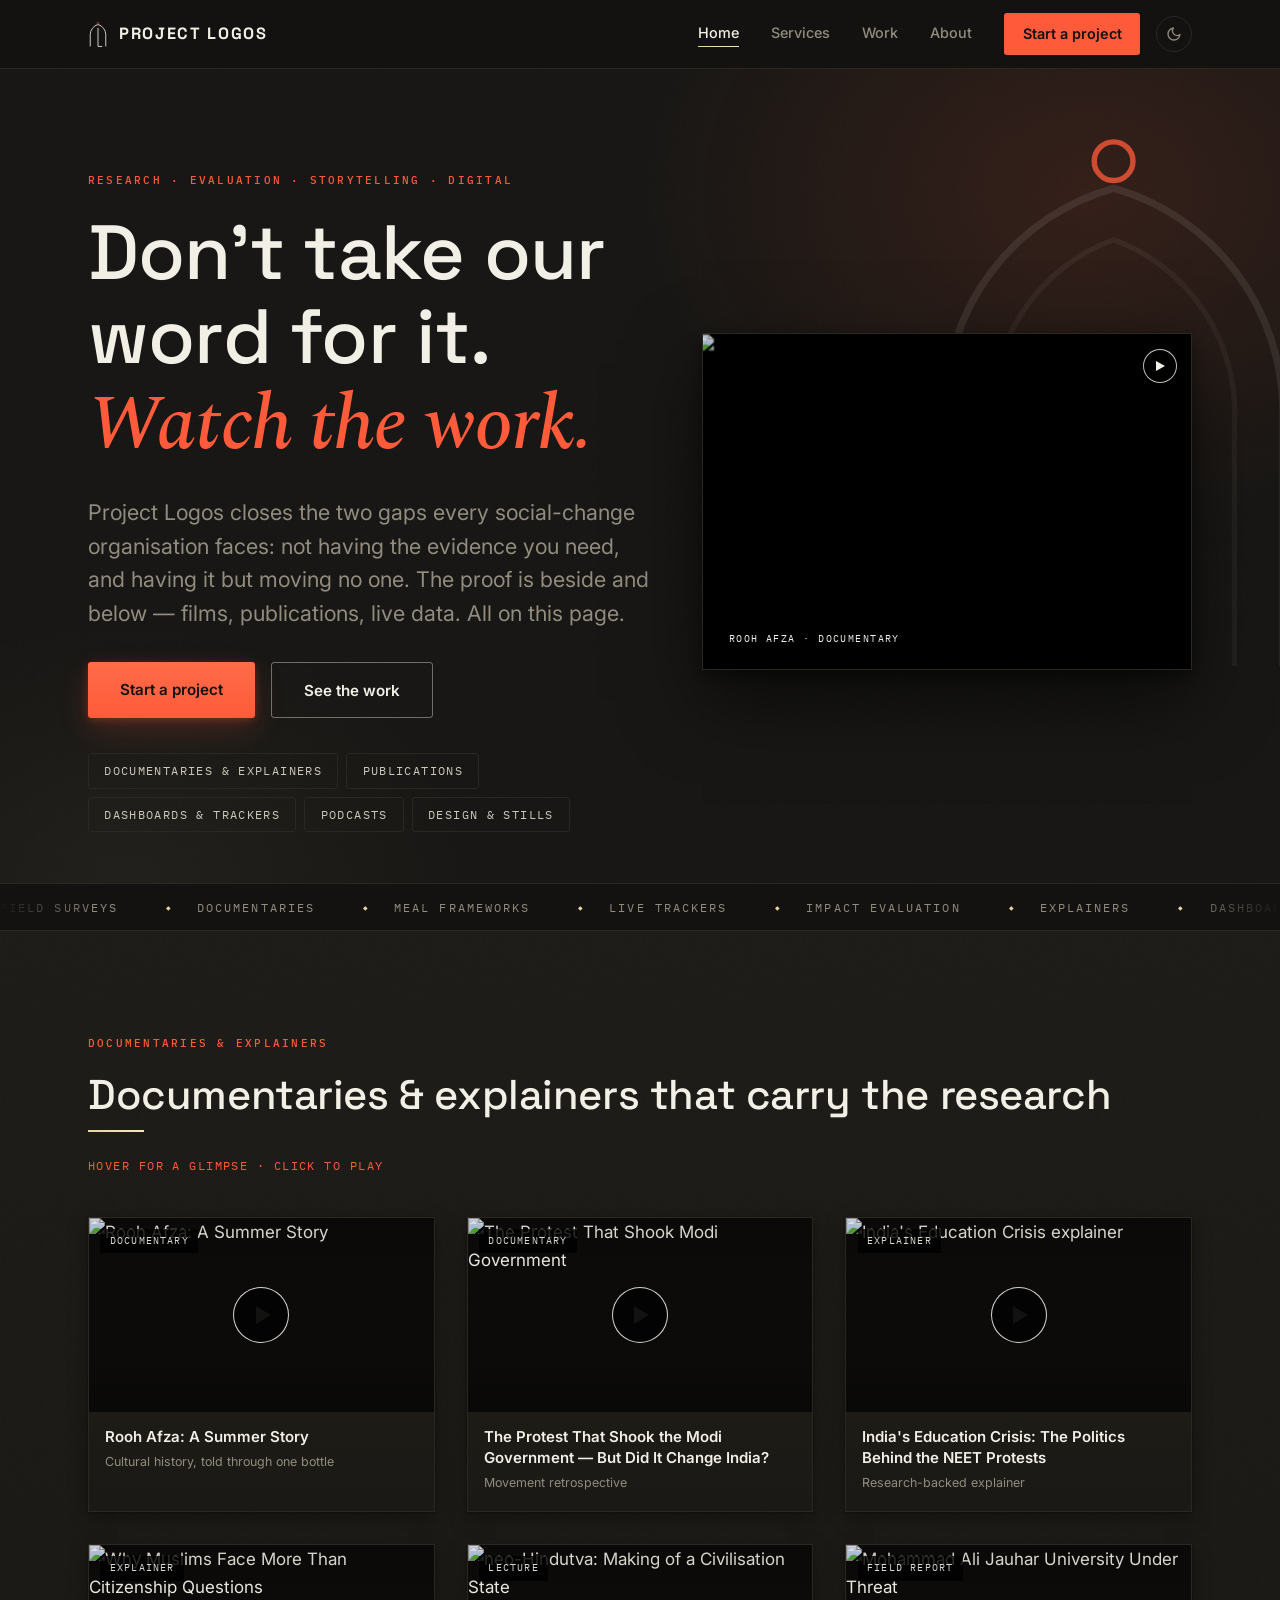
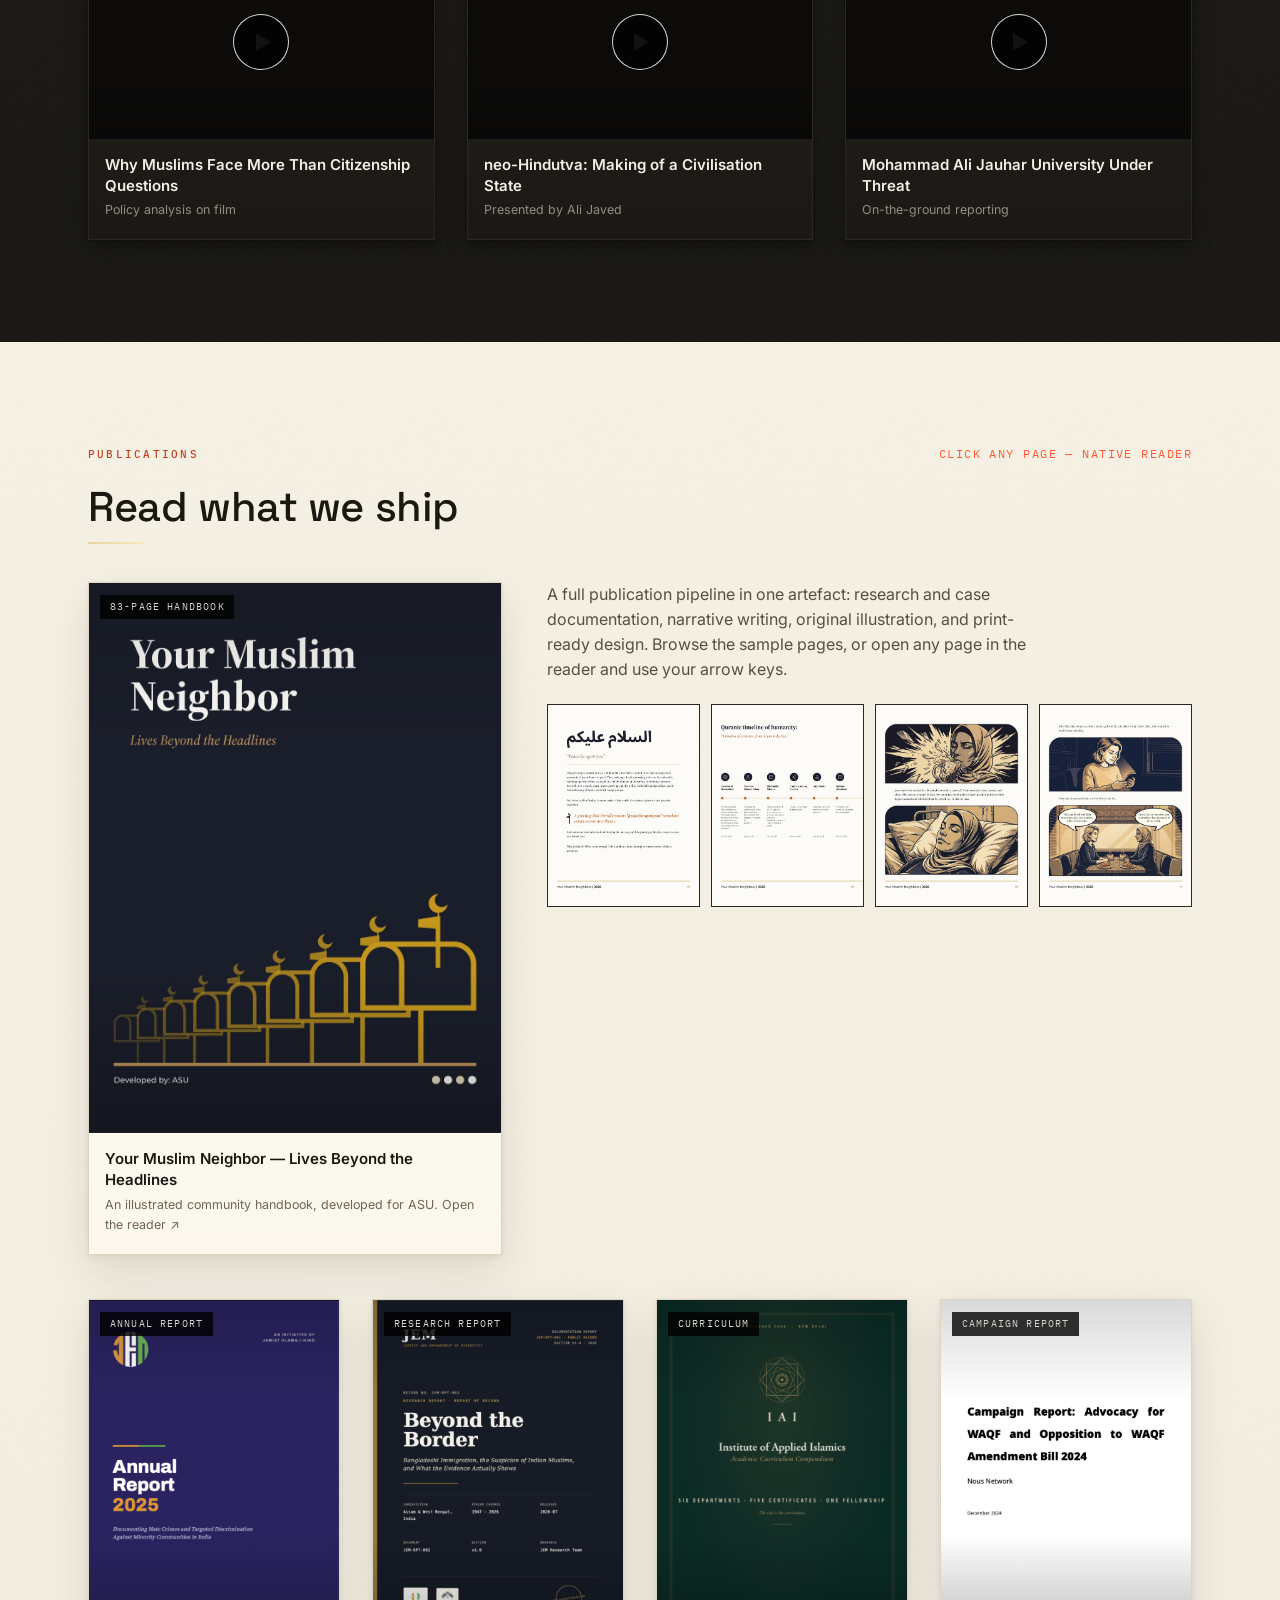
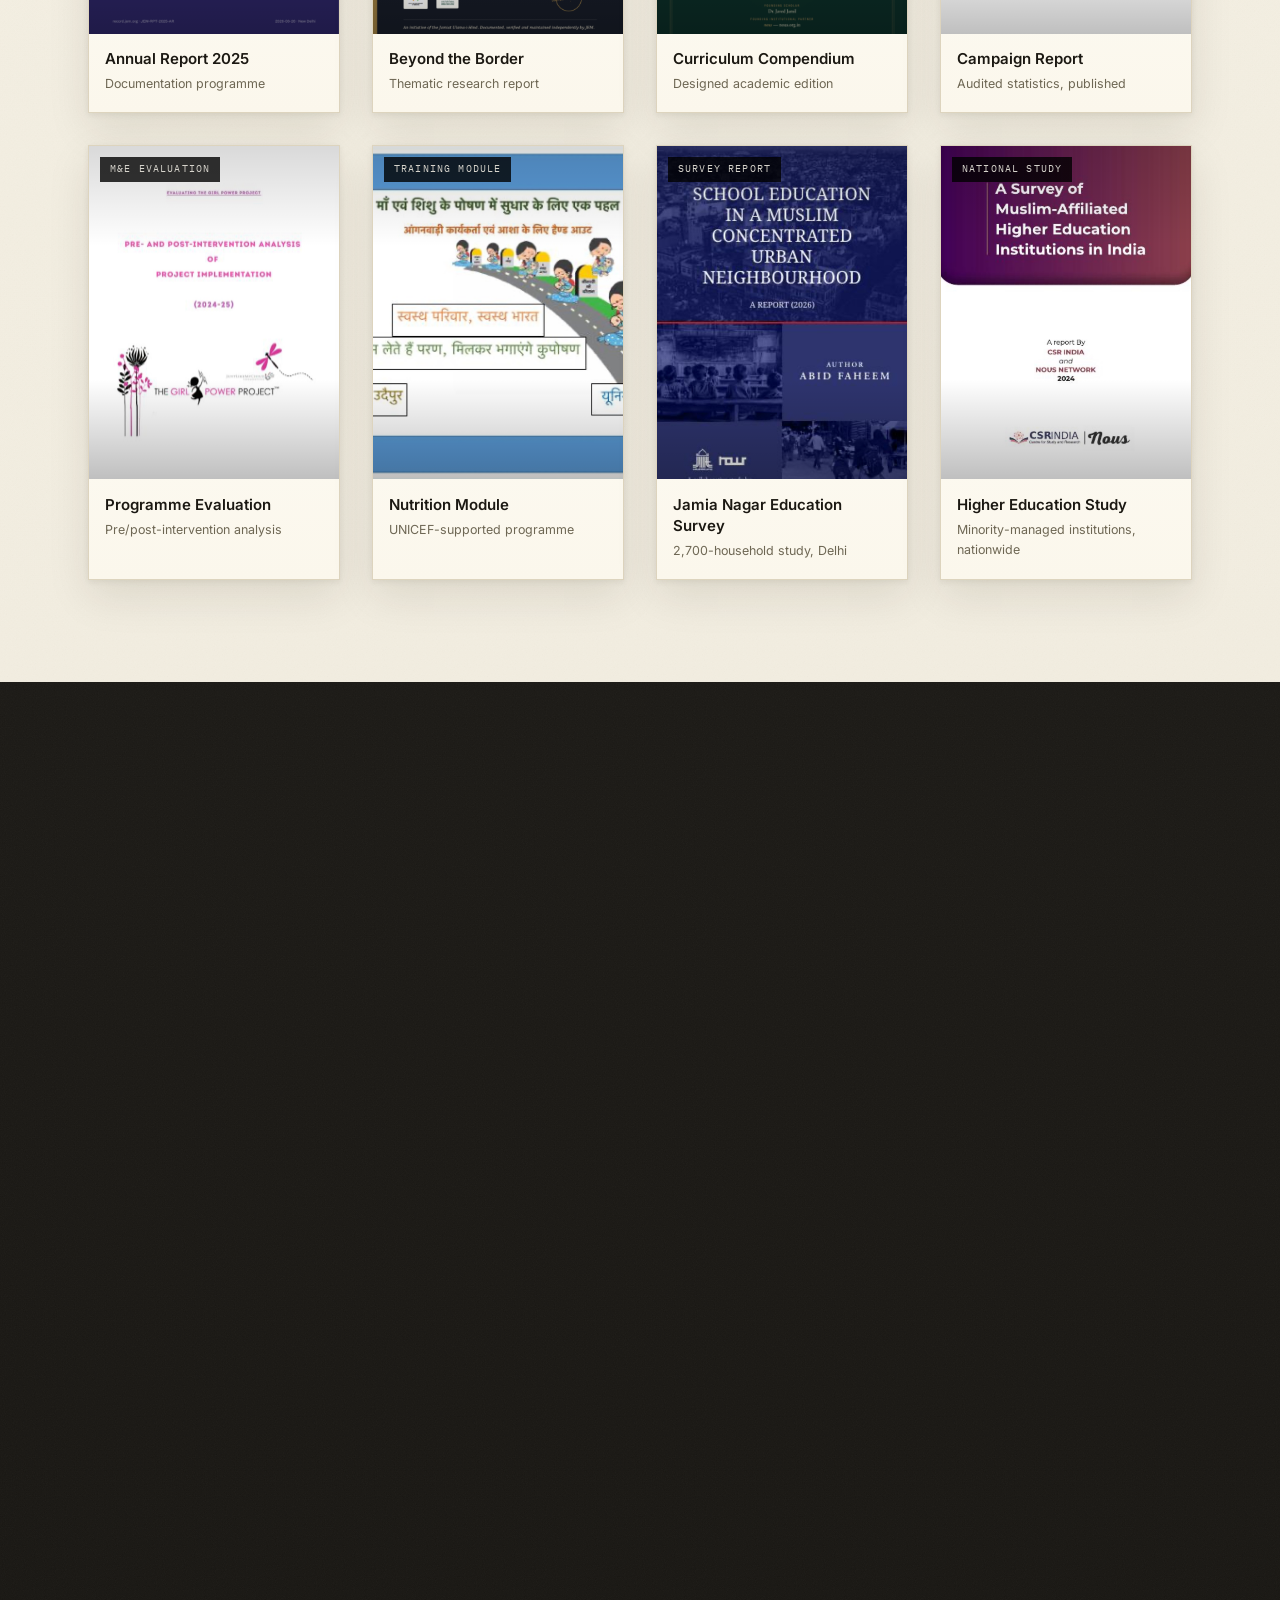
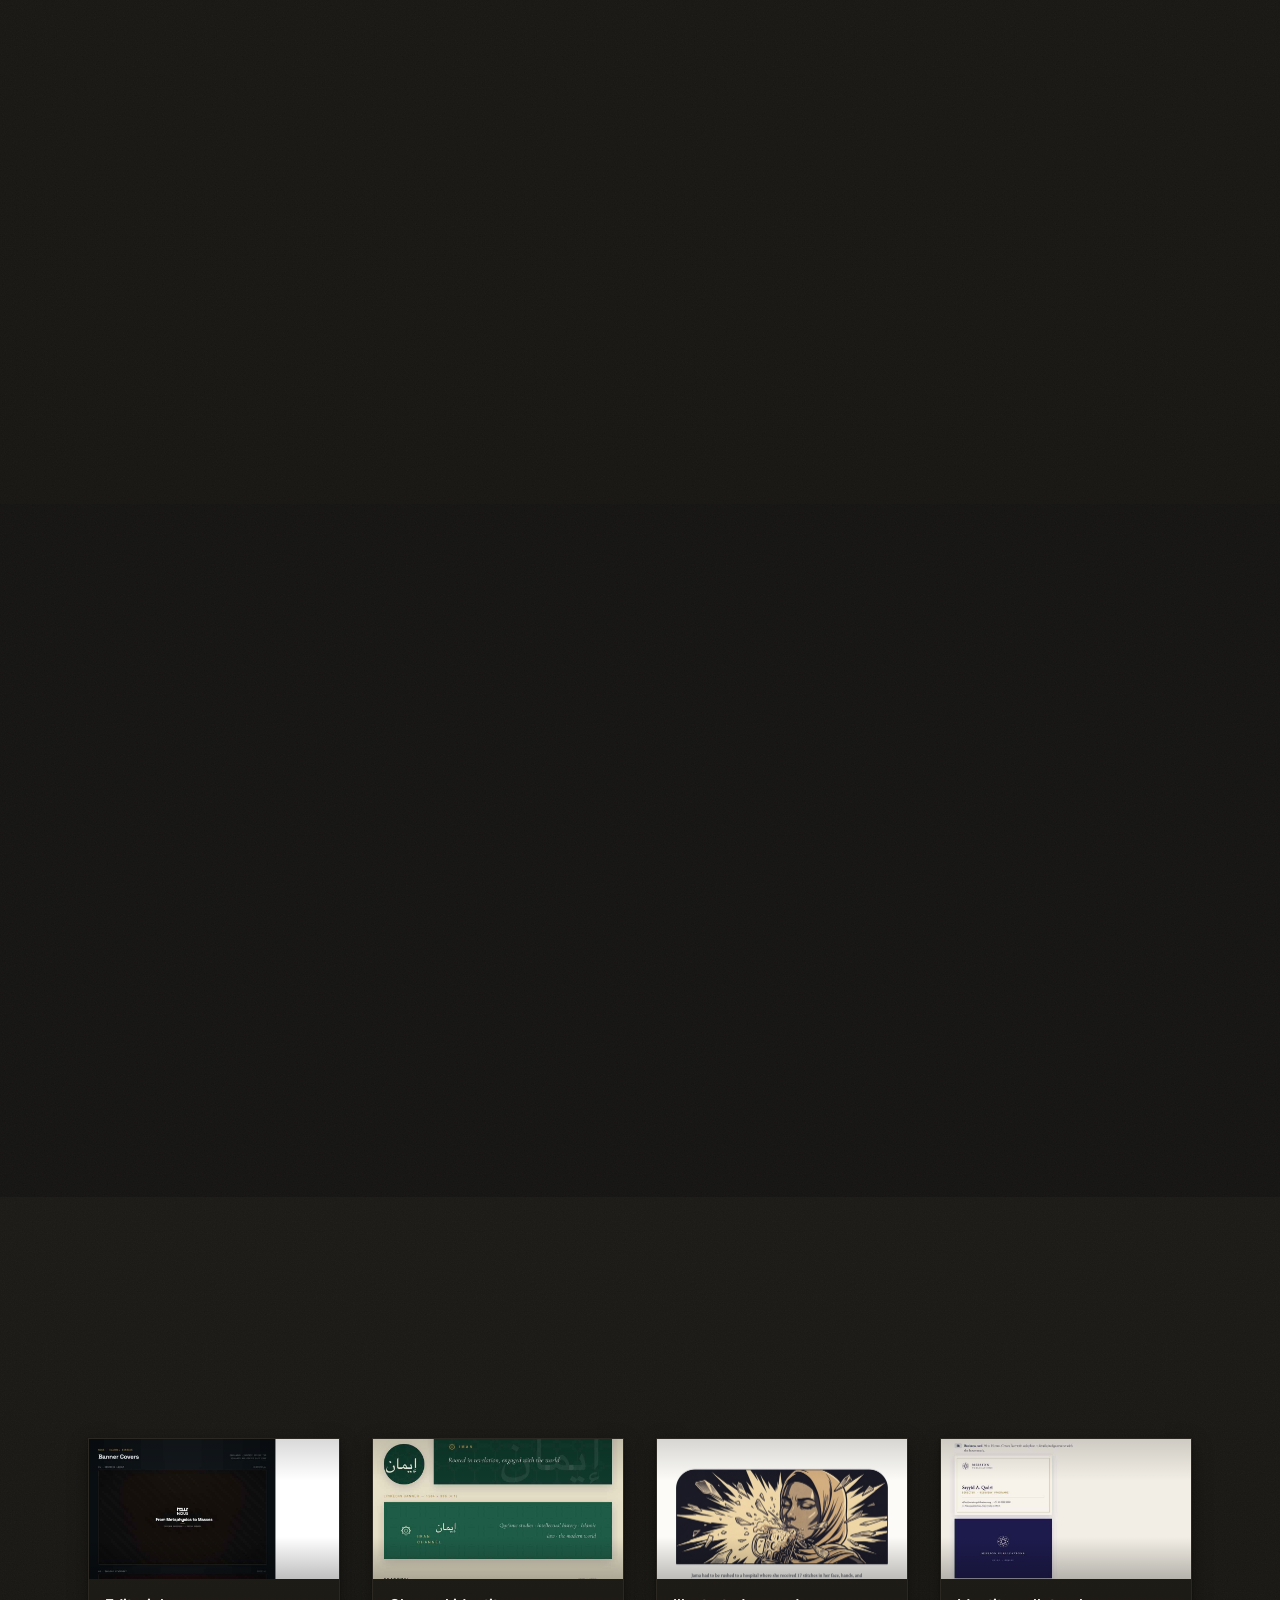
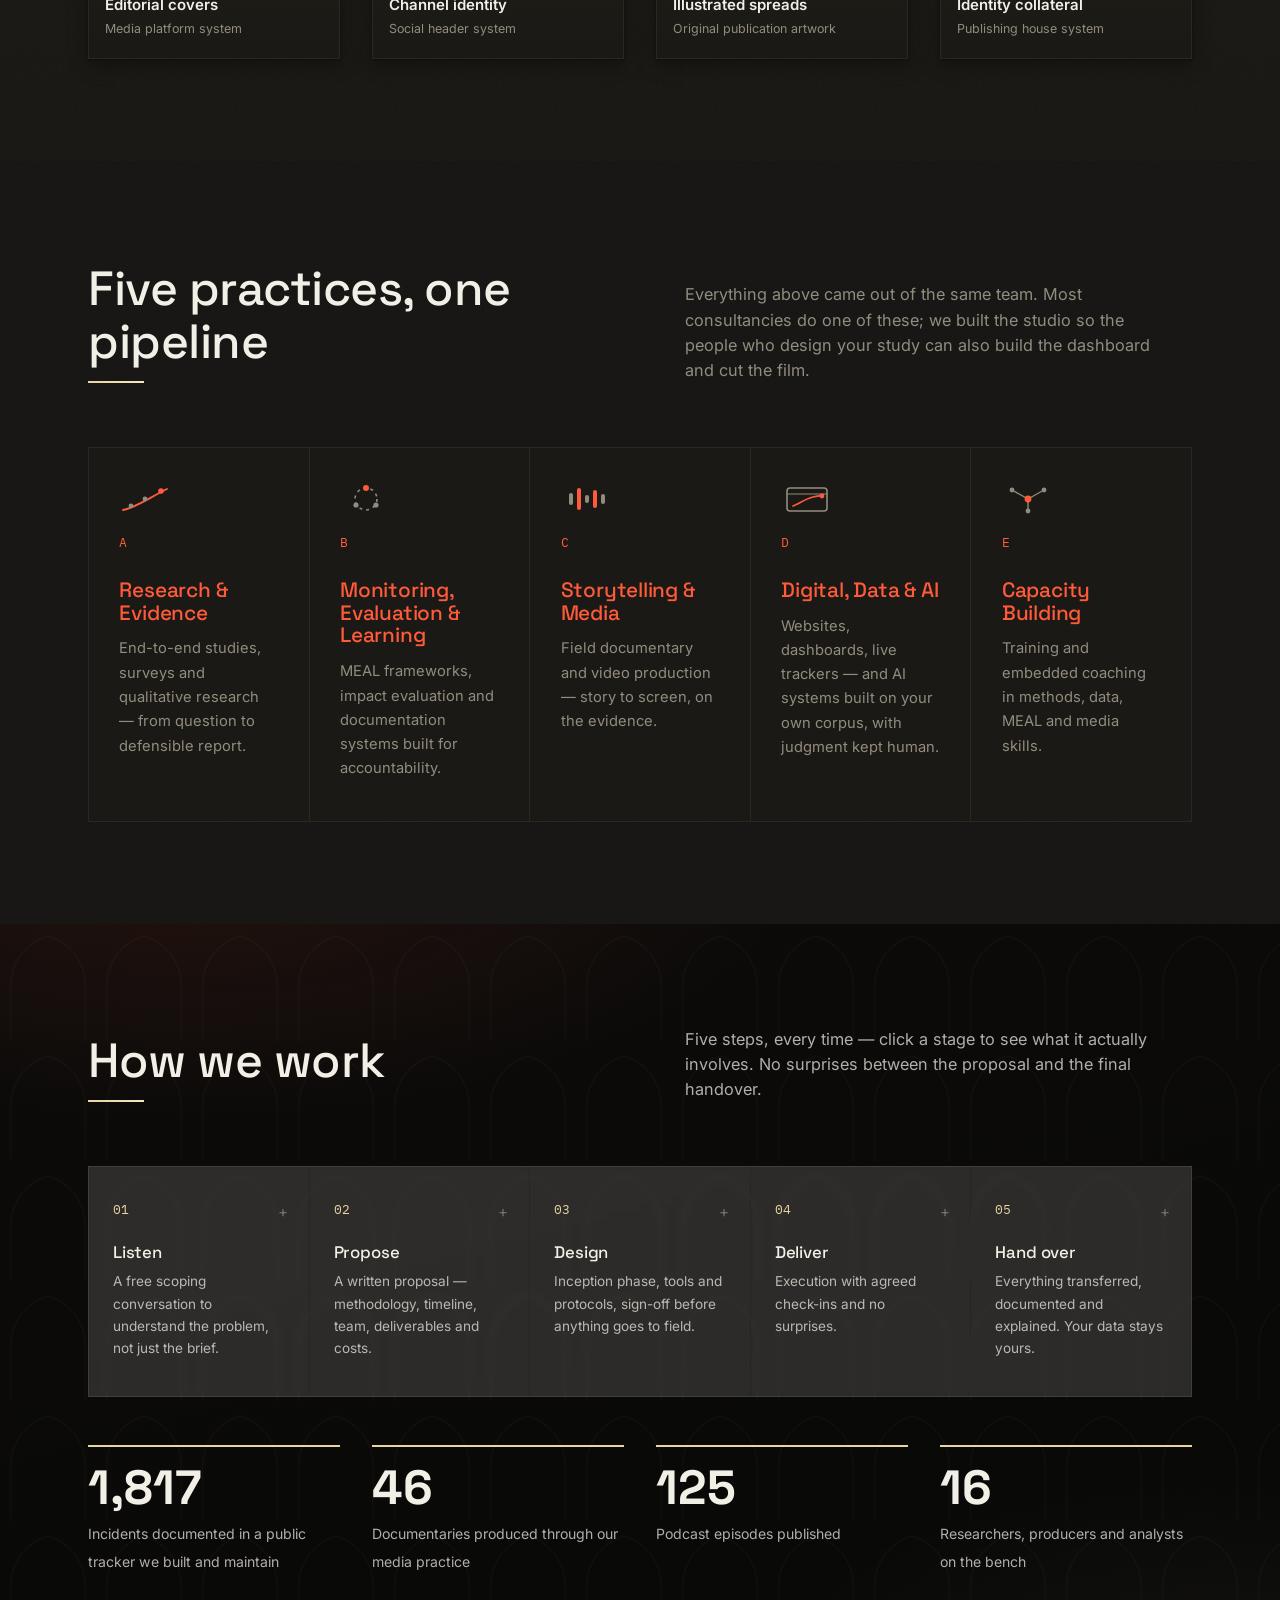
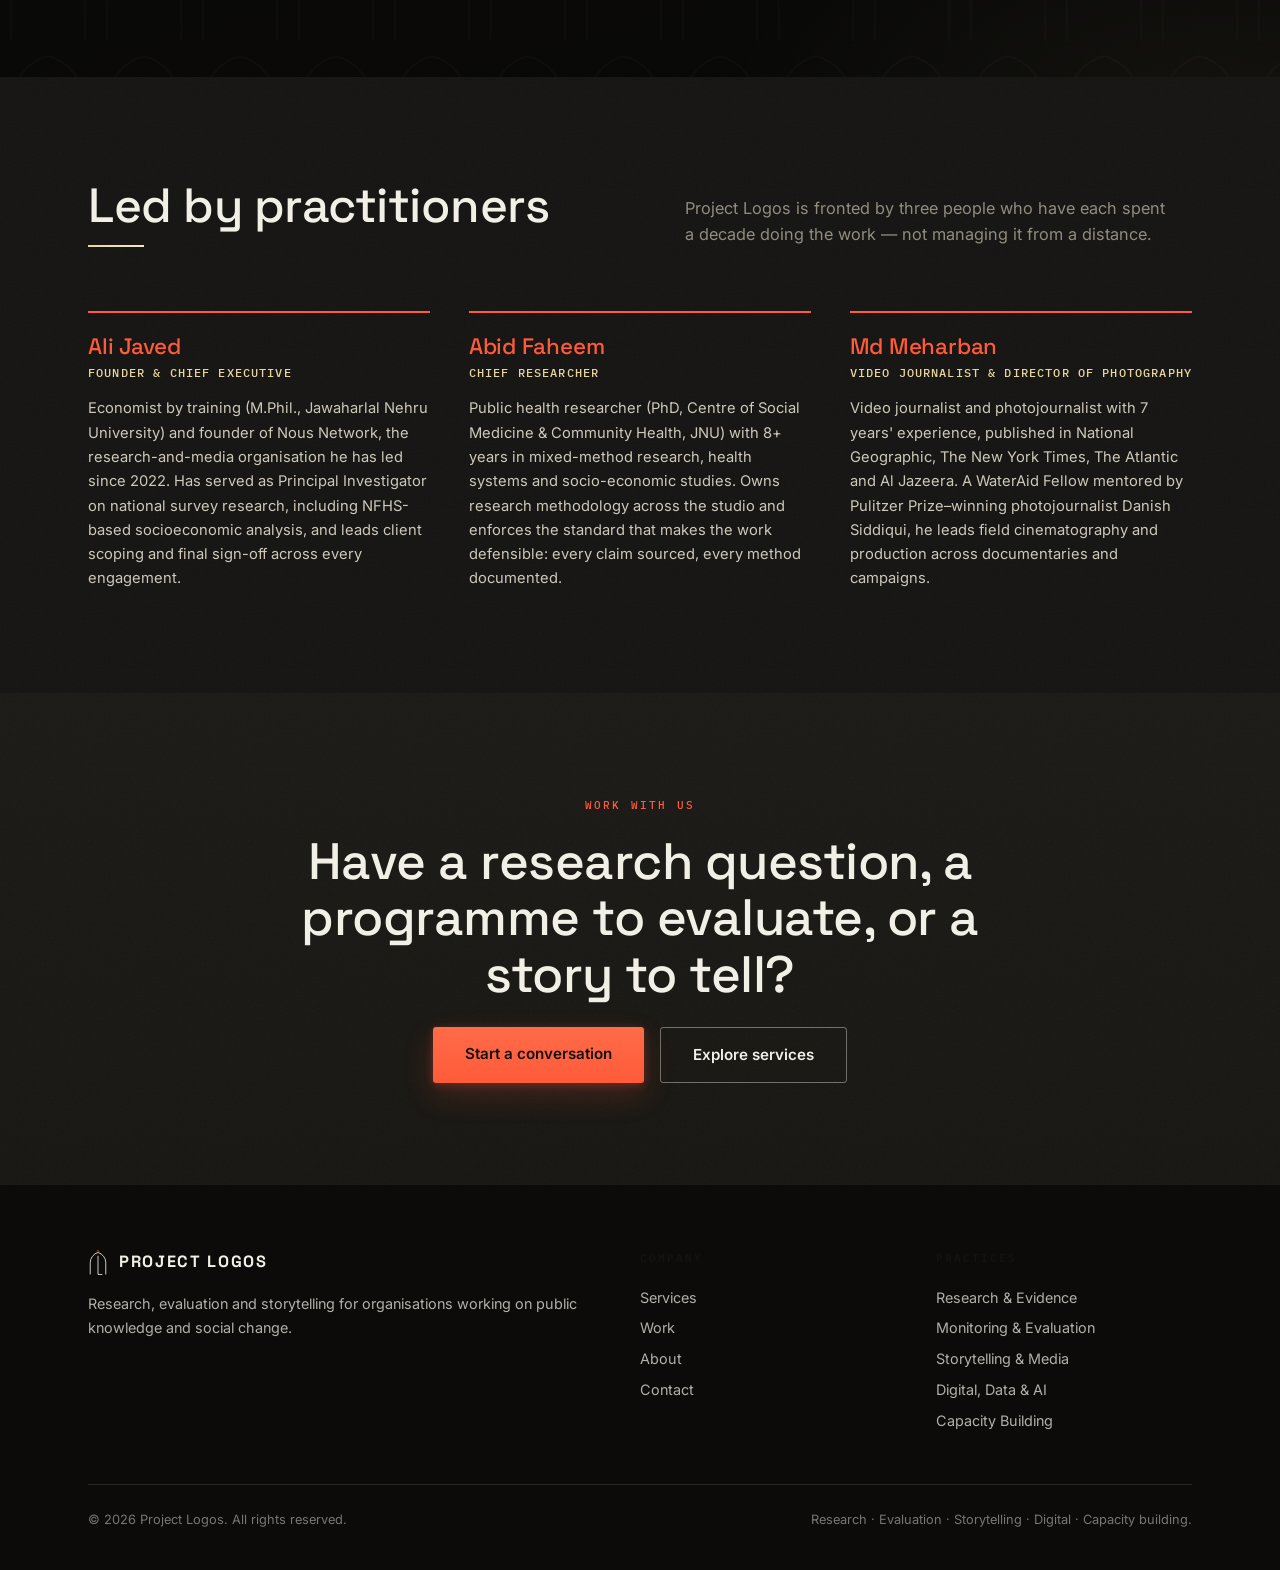
==== commit 1eb6c70c: "Fix montage caption desync; align footer heading with About rename The montage caption and click tar" ====
--- a/index.html
+++ b/index.html
@@ -24,7 +24,7 @@
   <link rel="preconnect" href="https://fonts.gstatic.com" crossorigin />
   <link href="https://fonts.googleapis.com/css2?family=Space+Grotesk:wght@400;500;600;700&family=Spectral:ital,wght@0,400;0,500;1,400;1,500&family=Inter:wght@400;500;600;700&family=IBM+Plex+Mono:wght@400;500&display=swap" rel="stylesheet" />
   <script>try { if (localStorage.getItem("pl-theme") === "light") document.documentElement.dataset.theme = "light"; } catch (e) {}</script>
-  <link rel="stylesheet" href="css/style.css?v=6" />
+  <link rel="stylesheet" href="css/style.css?v=7" />
 </head>
 <body>
 
@@ -416,11 +416,11 @@
         <p>Research, evaluation and storytelling for organisations working on public knowledge and social change.</p>
       </div>
       <div>
-        <h4>Studio</h4>
+        <h4>Company</h4>
         <ul>
           <li><a href="services.html">Services</a></li>
           <li><a href="work.html">Work</a></li>
-          <li><a href="studio.html">About &amp; team</a></li>
+          <li><a href="studio.html">About</a></li>
           <li><a href="contact.html">Contact</a></li>
         </ul>
       </div>
@@ -442,9 +442,9 @@
   </div>
 </footer>
 
-<script src="assets/data/jem-data.js?v=6"></script>
-<script src="js/main.js?v=6"></script>
-<script src="js/jem-widget.js?v=6"></script>
-<script src="js/media.js?v=6"></script>
+<script src="assets/data/jem-data.js?v=7"></script>
+<script src="js/main.js?v=7"></script>
+<script src="js/jem-widget.js?v=7"></script>
+<script src="js/media.js?v=7"></script>
 </body>
 </html>
--- a/css/style.css
+++ b/css/style.css
@@ -297,6 +297,7 @@
 }
 
 .hero-montage .m-cap {
+  transition: opacity 0.35s ease;
   position: absolute;
   left: 0.9rem;
   bottom: 1rem;
@@ -309,6 +310,8 @@
   padding: 0.35rem 0.7rem;
   max-width: 85%;
 }
+
+.hero-montage .m-cap.fading { opacity: 0; }
 
 .hero-montage::after {
   content: "";
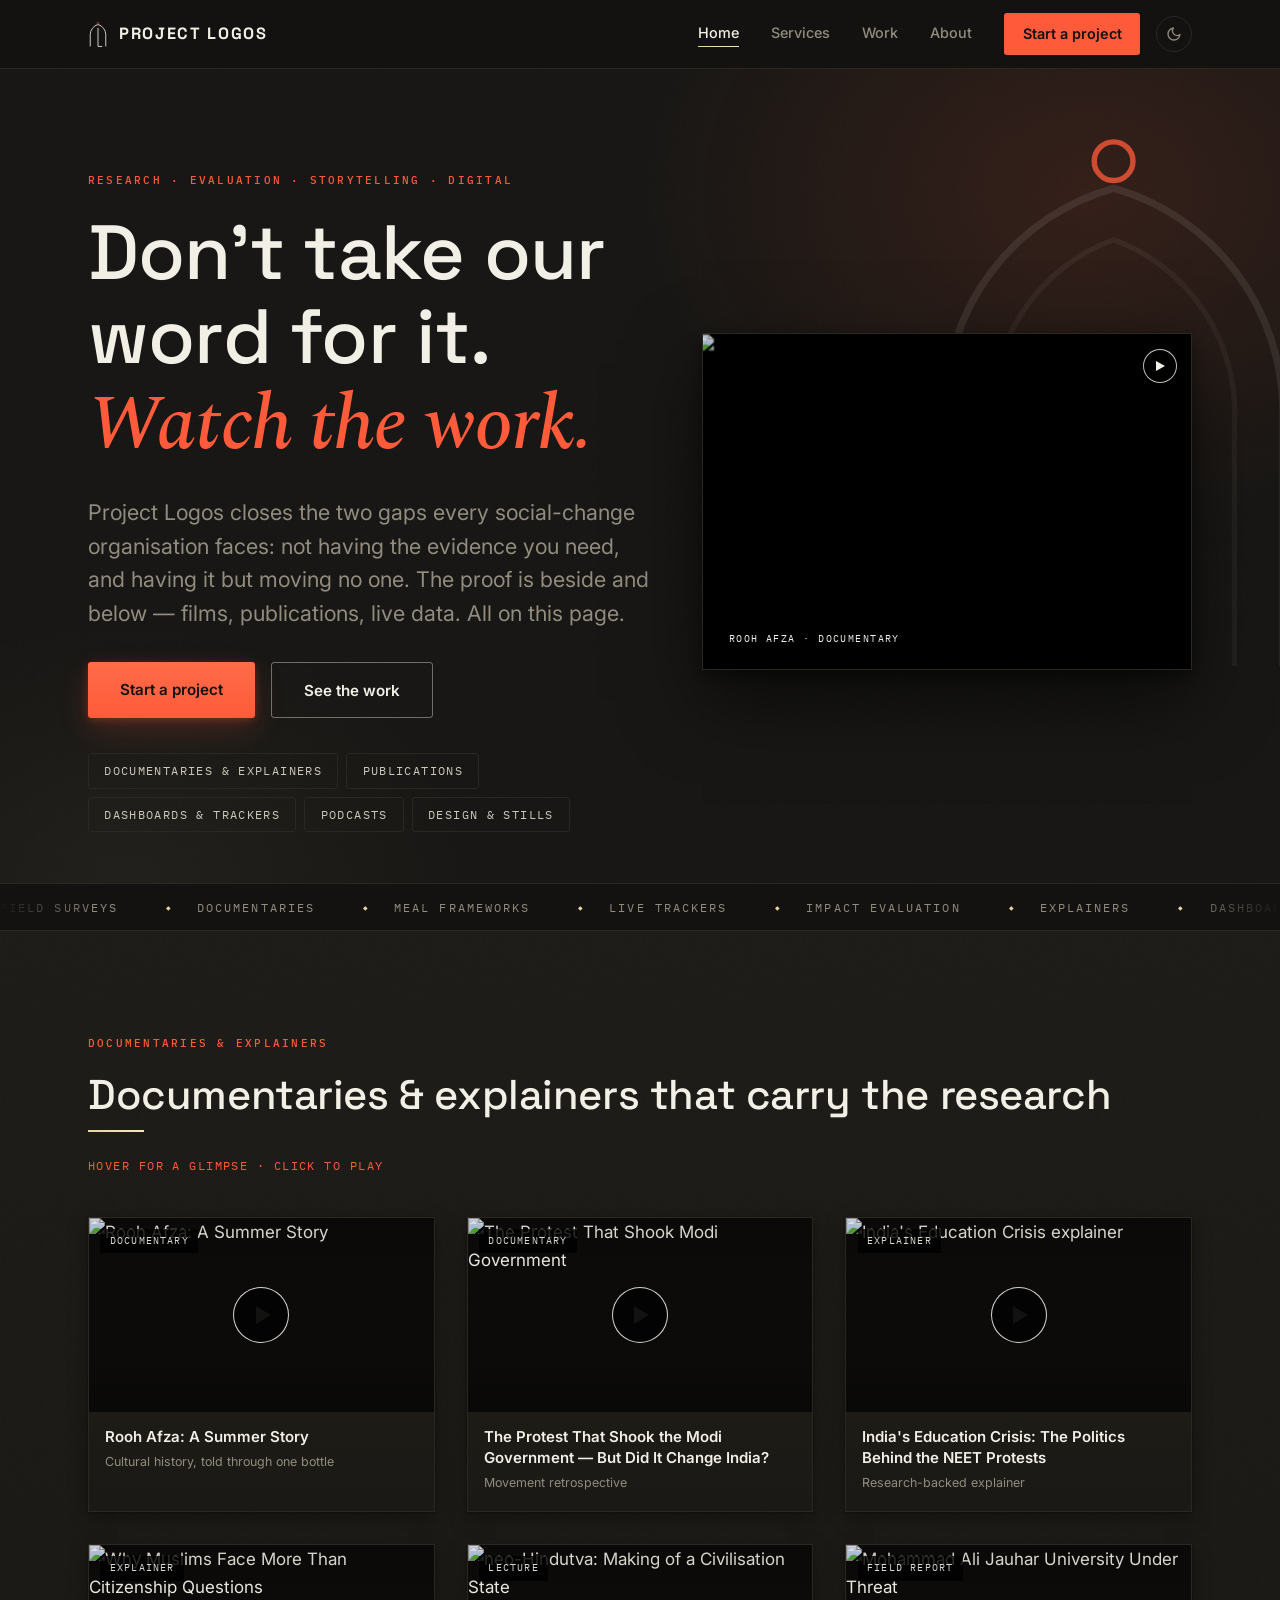
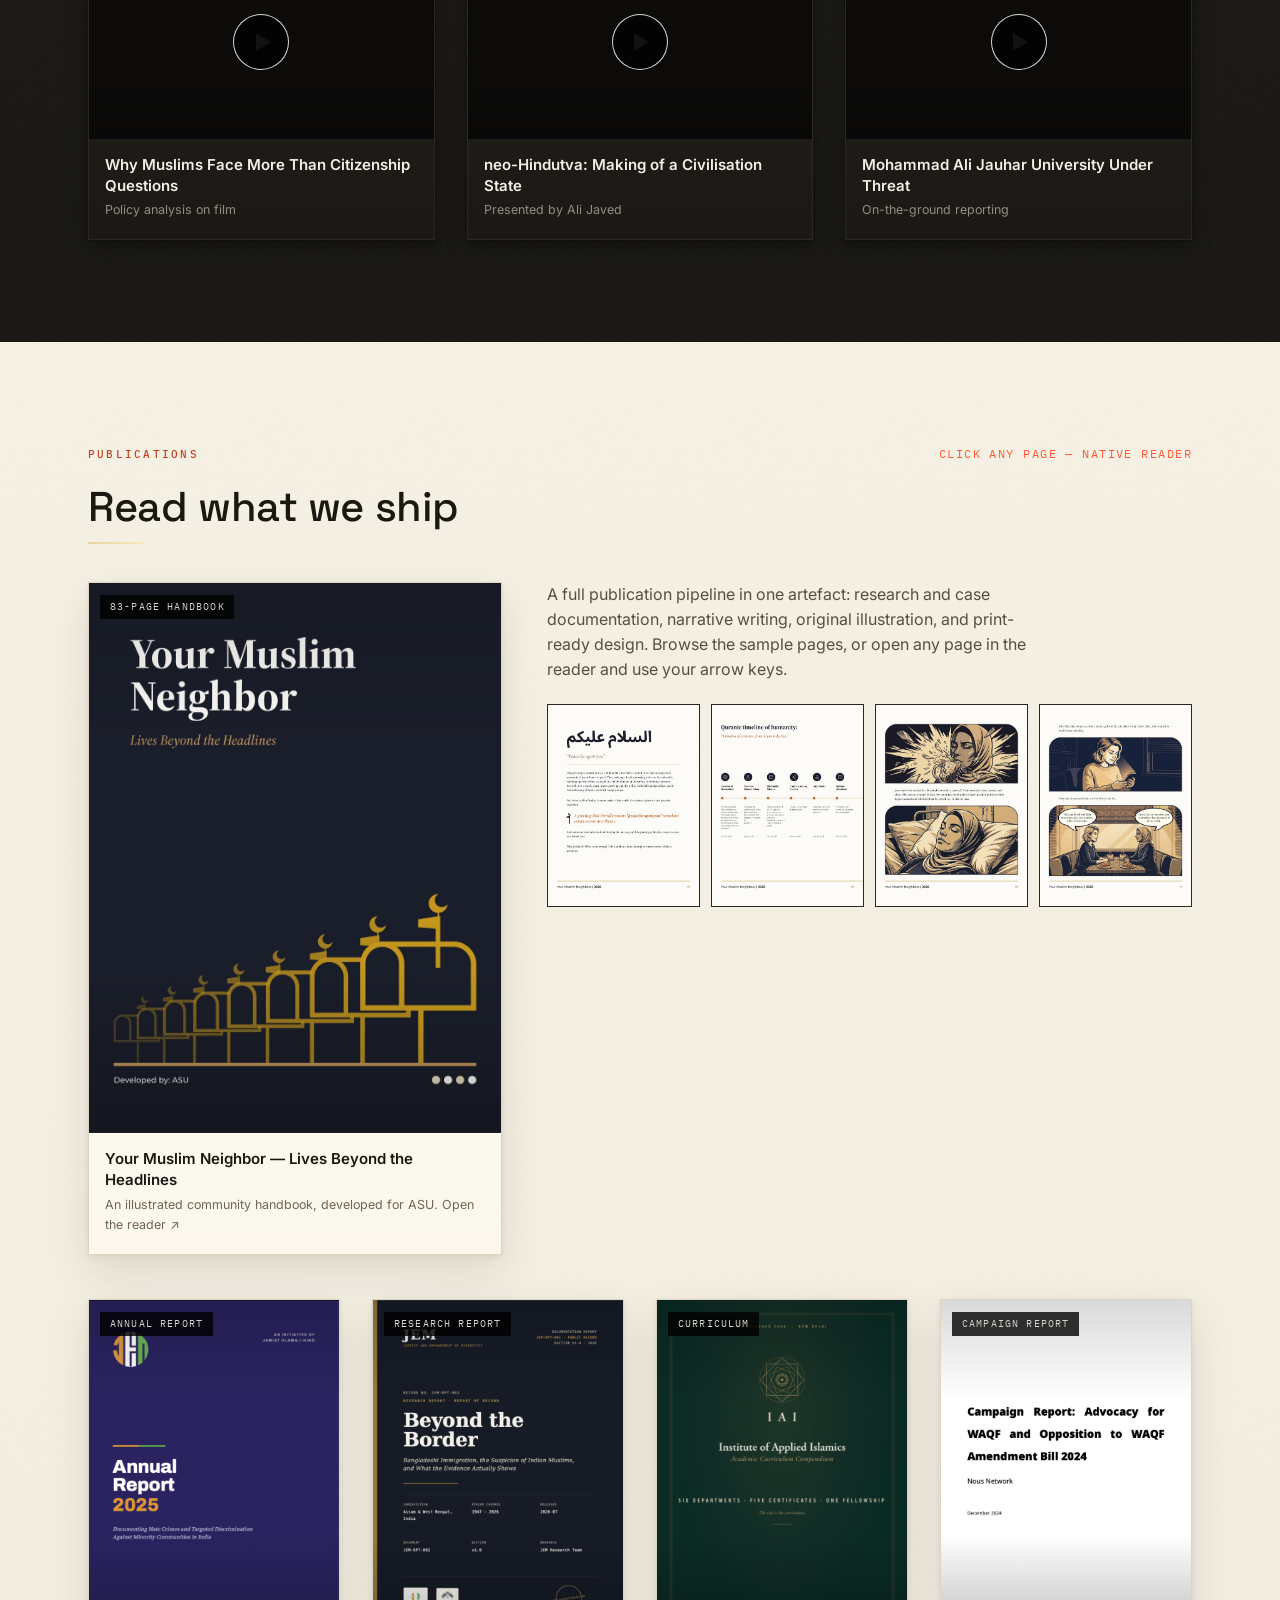
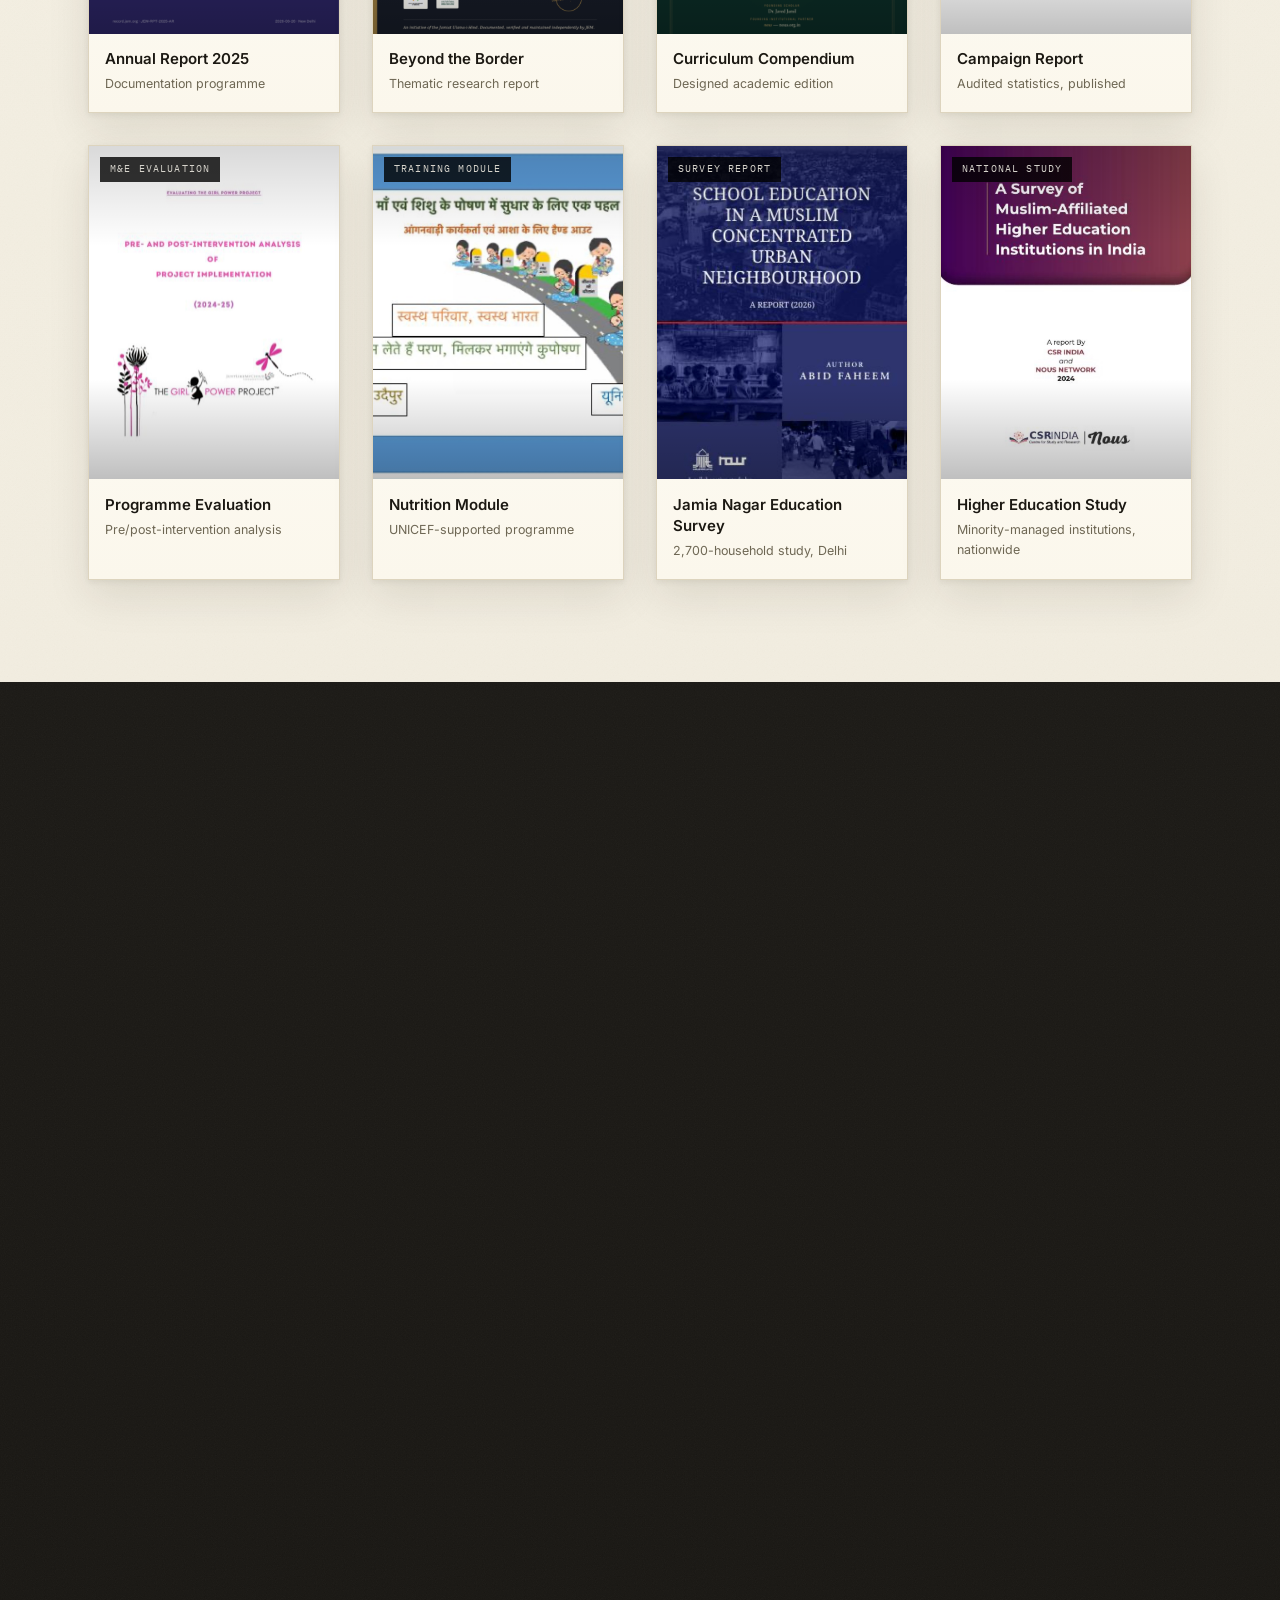
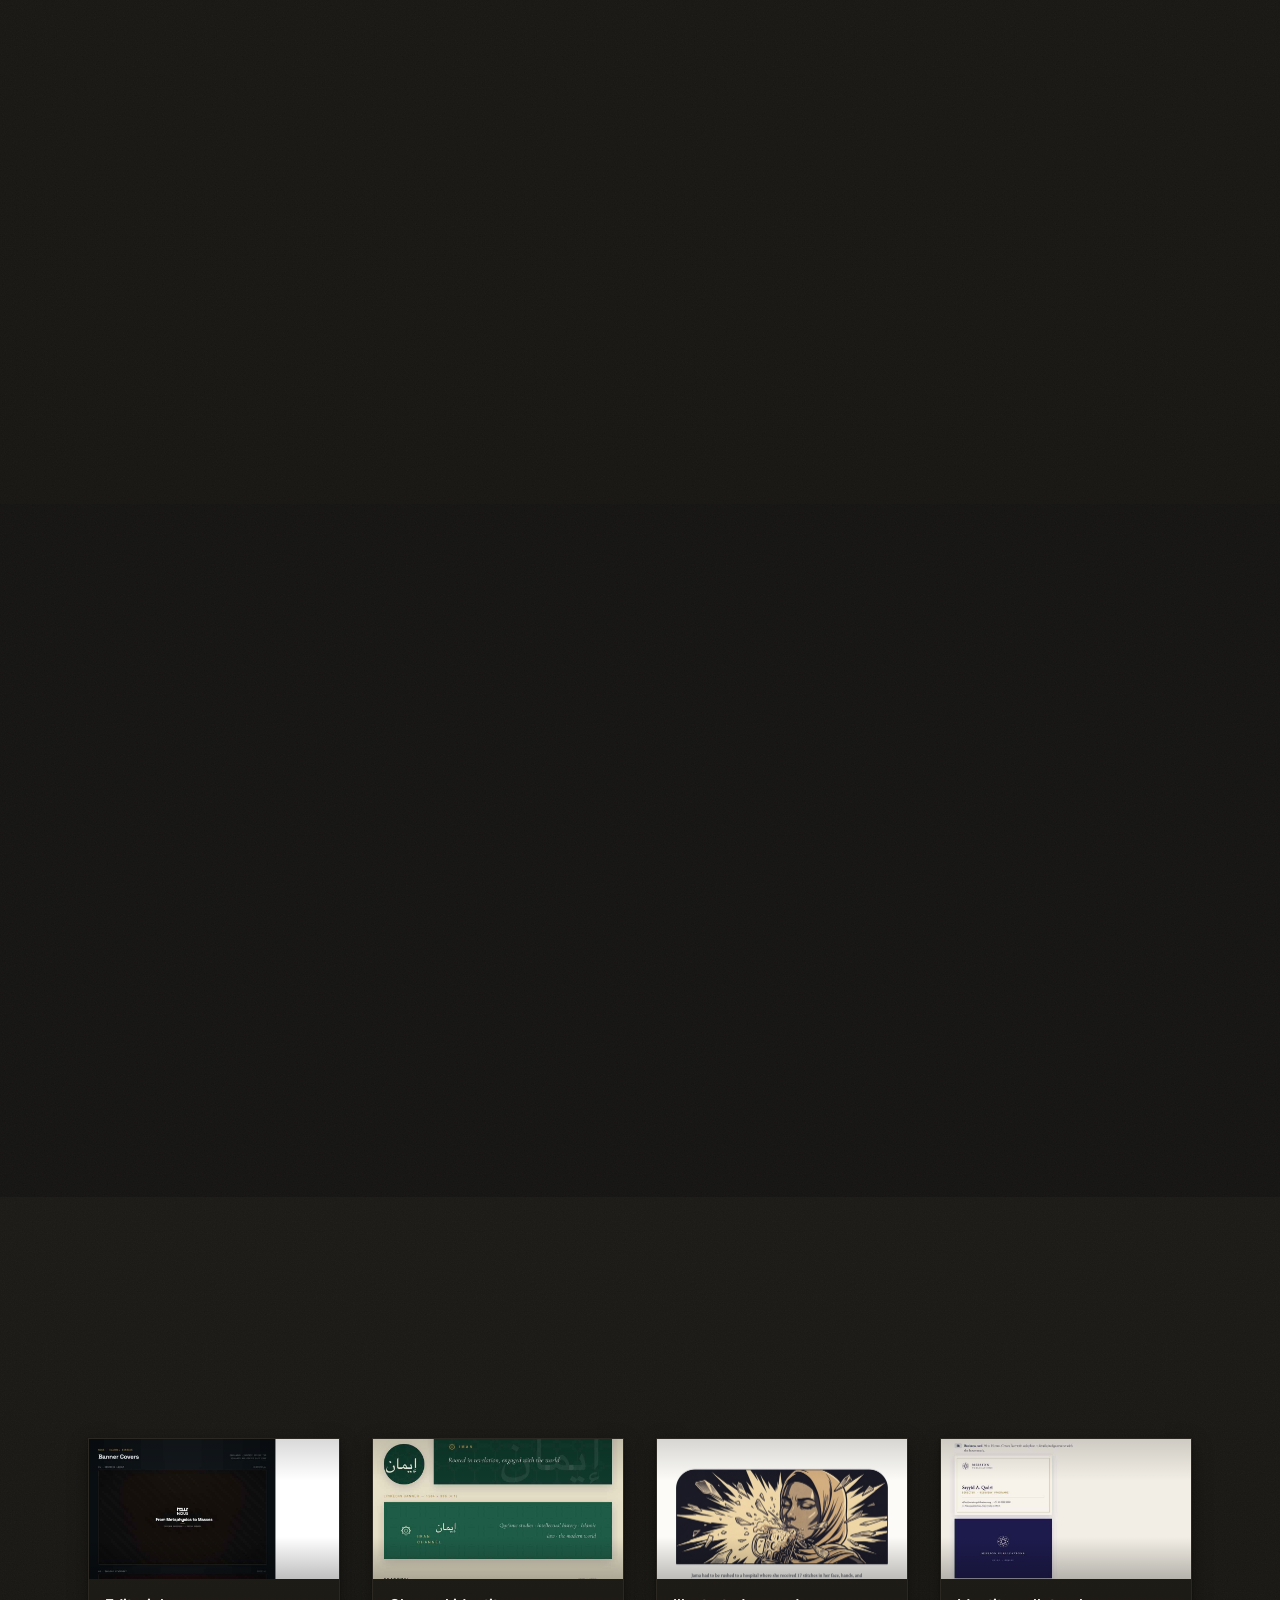
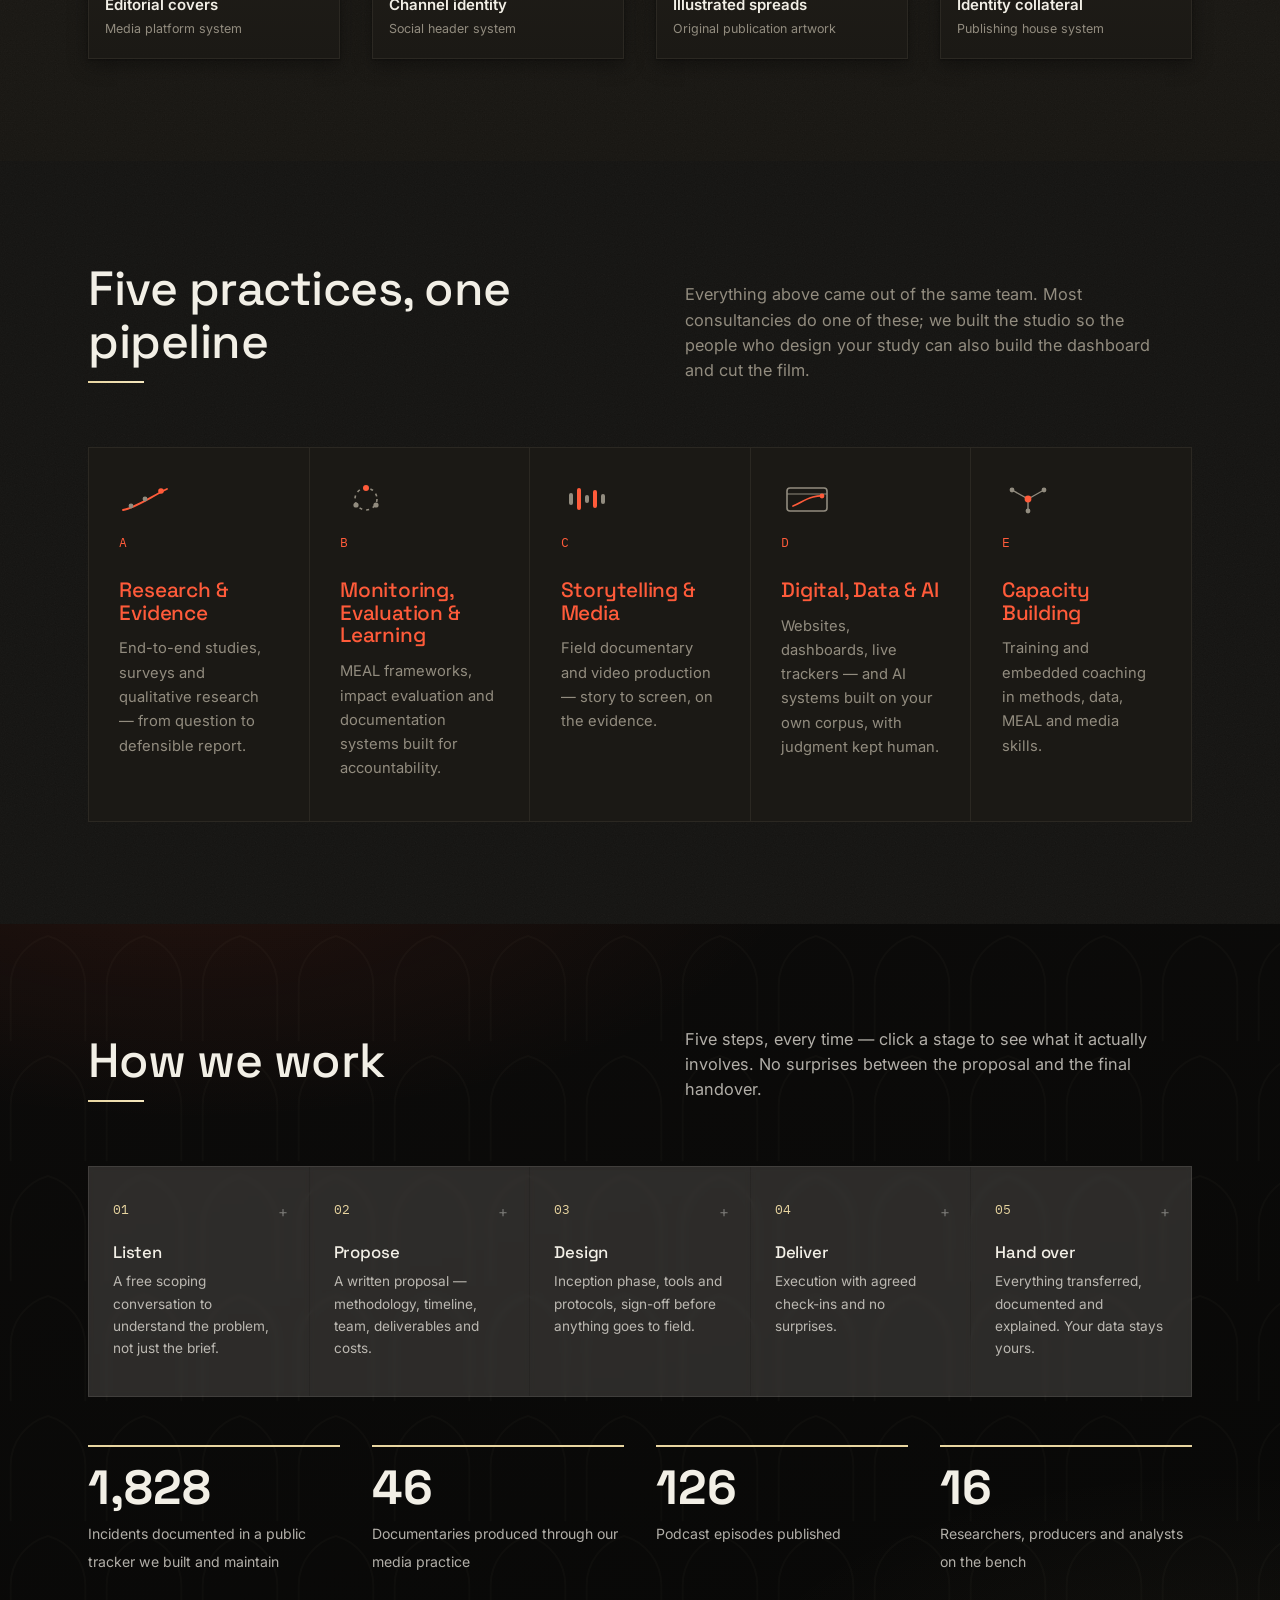
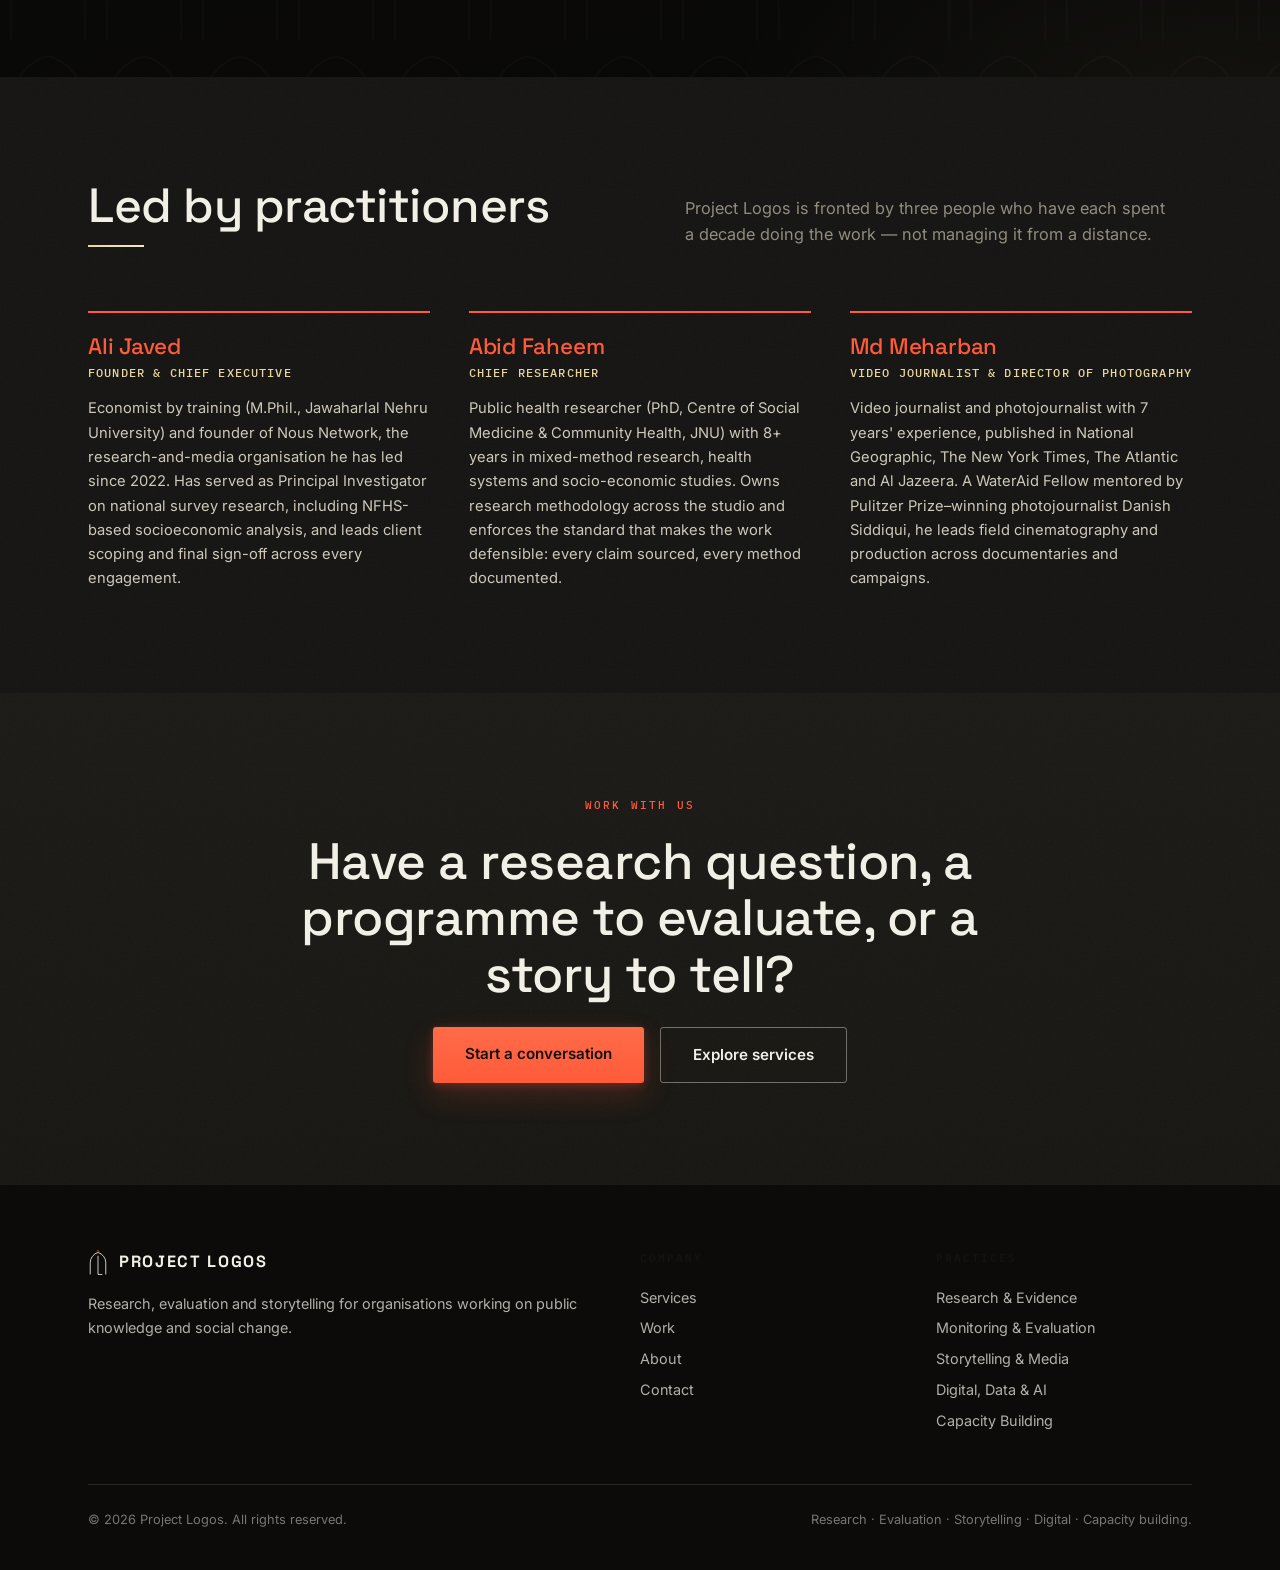
==== commit c89668bb: "Restore light-theme contrast to AA across the board Measured every text role in light mode: the sign" ====
--- a/index.html
+++ b/index.html
@@ -24,7 +24,7 @@
   <link rel="preconnect" href="https://fonts.gstatic.com" crossorigin />
   <link href="https://fonts.googleapis.com/css2?family=Space+Grotesk:wght@400;500;600;700&family=Spectral:ital,wght@0,400;0,500;1,400;1,500&family=Inter:wght@400;500;600;700&family=IBM+Plex+Mono:wght@400;500&display=swap" rel="stylesheet" />
   <script>try { if (localStorage.getItem("pl-theme") === "light") document.documentElement.dataset.theme = "light"; } catch (e) {}</script>
-  <link rel="stylesheet" href="css/style.css?v=7" />
+  <link rel="stylesheet" href="css/style.css?v=8" />
 </head>
 <body>
 
@@ -442,9 +442,9 @@
   </div>
 </footer>
 
-<script src="assets/data/jem-data.js?v=7"></script>
-<script src="js/main.js?v=7"></script>
-<script src="js/jem-widget.js?v=7"></script>
-<script src="js/media.js?v=7"></script>
+<script src="assets/data/jem-data.js?v=8"></script>
+<script src="js/main.js?v=8"></script>
+<script src="js/jem-widget.js?v=8"></script>
+<script src="js/media.js?v=8"></script>
 </body>
 </html>
--- a/css/style.css
+++ b/css/style.css
@@ -1728,7 +1728,7 @@
 .reveal.in strong.mark { background-size: 100% 42%; }
 
 [data-theme="light"] strong.mark {
-  background-image: linear-gradient(120deg, rgba(214, 67, 31, 0.26), rgba(214, 67, 31, 0.12));
+  background-image: linear-gradient(120deg, rgba(179, 53, 26, 0.24), rgba(179, 53, 26, 0.11));
 }
 
 .gap-ornament {
@@ -2136,10 +2136,12 @@
   --paper-shade: #E3DBC6;
   --ink: #1B1812;
   --ink-soft: #3E382C;
-  --ink-mute: #6E6754;
-  --indigo: #D6431F;
-  --gold: #8A7440;
-  --gold-bright: #A08A4E;
+  /* muted lifted from #6E6754 (5.0:1) to clear AA comfortably at small sizes */
+  --ink-mute: #57503F;
+  /* signal darkened from #D6431F (4.0:1 — failed AA on cream) to 5.5:1 */
+  --indigo: #B3351A;
+  --gold: #7A6636;
+  --gold-bright: #8F7742;
   --line: #D9D1BC;
 
   --shadow-sm: 0 1px 2px rgba(40, 32, 12, 0.06), 0 5px 16px rgba(40, 32, 12, 0.07);
@@ -2171,7 +2173,26 @@
 
 [data-theme="light"] .chapter-letter { -webkit-text-stroke: 1.5px rgba(27, 24, 18, 0.09); }
 
-[data-theme="light"] .btn { color: #131210; }
+/* light mode: darker ramp so cream text clears AA across the whole gradient
+   (the stock #FF6B48 top gave only 2.6:1) */
+[data-theme="light"] .btn {
+  color: #FBF8F0;
+  background: linear-gradient(180deg, #C43D1E, #B3351A);
+  box-shadow: 0 2px 8px rgba(179, 53, 26, 0.22), 0 12px 30px rgba(179, 53, 26, 0.16);
+}
+
+[data-theme="light"] .btn:hover {
+  background: linear-gradient(180deg, #CF4522, #BC3A1D);
+  box-shadow: 0 4px 12px rgba(179, 53, 26, 0.28), 0 20px 44px rgba(179, 53, 26, 0.2);
+}
+
+[data-theme="light"] .btn.ghost { background: transparent; box-shadow: none; }
+[data-theme="light"] .btn.ghost:hover { background: transparent; box-shadow: none; }
+[data-theme="light"] .nav .cta { color: #FBF8F0; }
+[data-theme="light"] .filters button.on,
+[data-theme="light"] .jx-chips button.on { color: #FBF8F0; }
+/* large statement lines: mid-tone was washed out at display size on cream */
+[data-theme="light"] .gap-line { color: var(--ink-soft); }
 [data-theme="light"] .btn.ghost { color: var(--ink); border-color: rgba(27, 24, 18, 0.4); }
 
 [data-theme="light"] .hero {
@@ -2194,8 +2215,8 @@
 [data-theme="light"] .chapter-art svg [fill="#1B1915"] { fill: #FBF7EC; }
 [data-theme="light"] .chapter-art svg text[fill="#928C7F"] { fill: #6E6754; }
 [data-theme="light"] .chapter-art svg text[fill="#E8D5A0"] { fill: #8A7440; }
-[data-theme="light"] .chapter-art svg text[fill="#FF5B3A"] { fill: #D6431F; }
-[data-theme="light"] .chapter-art svg [stroke="#FF5B3A"] { stroke: #E04A24; }
+[data-theme="light"] .chapter-art svg text[fill="#FF5B3A"] { fill: #B3351A; }
+[data-theme="light"] .chapter-art svg [stroke="#FF5B3A"] { stroke: #C43D1E; }
 
 /* ---------------- Reveal animation ---------------- */
 
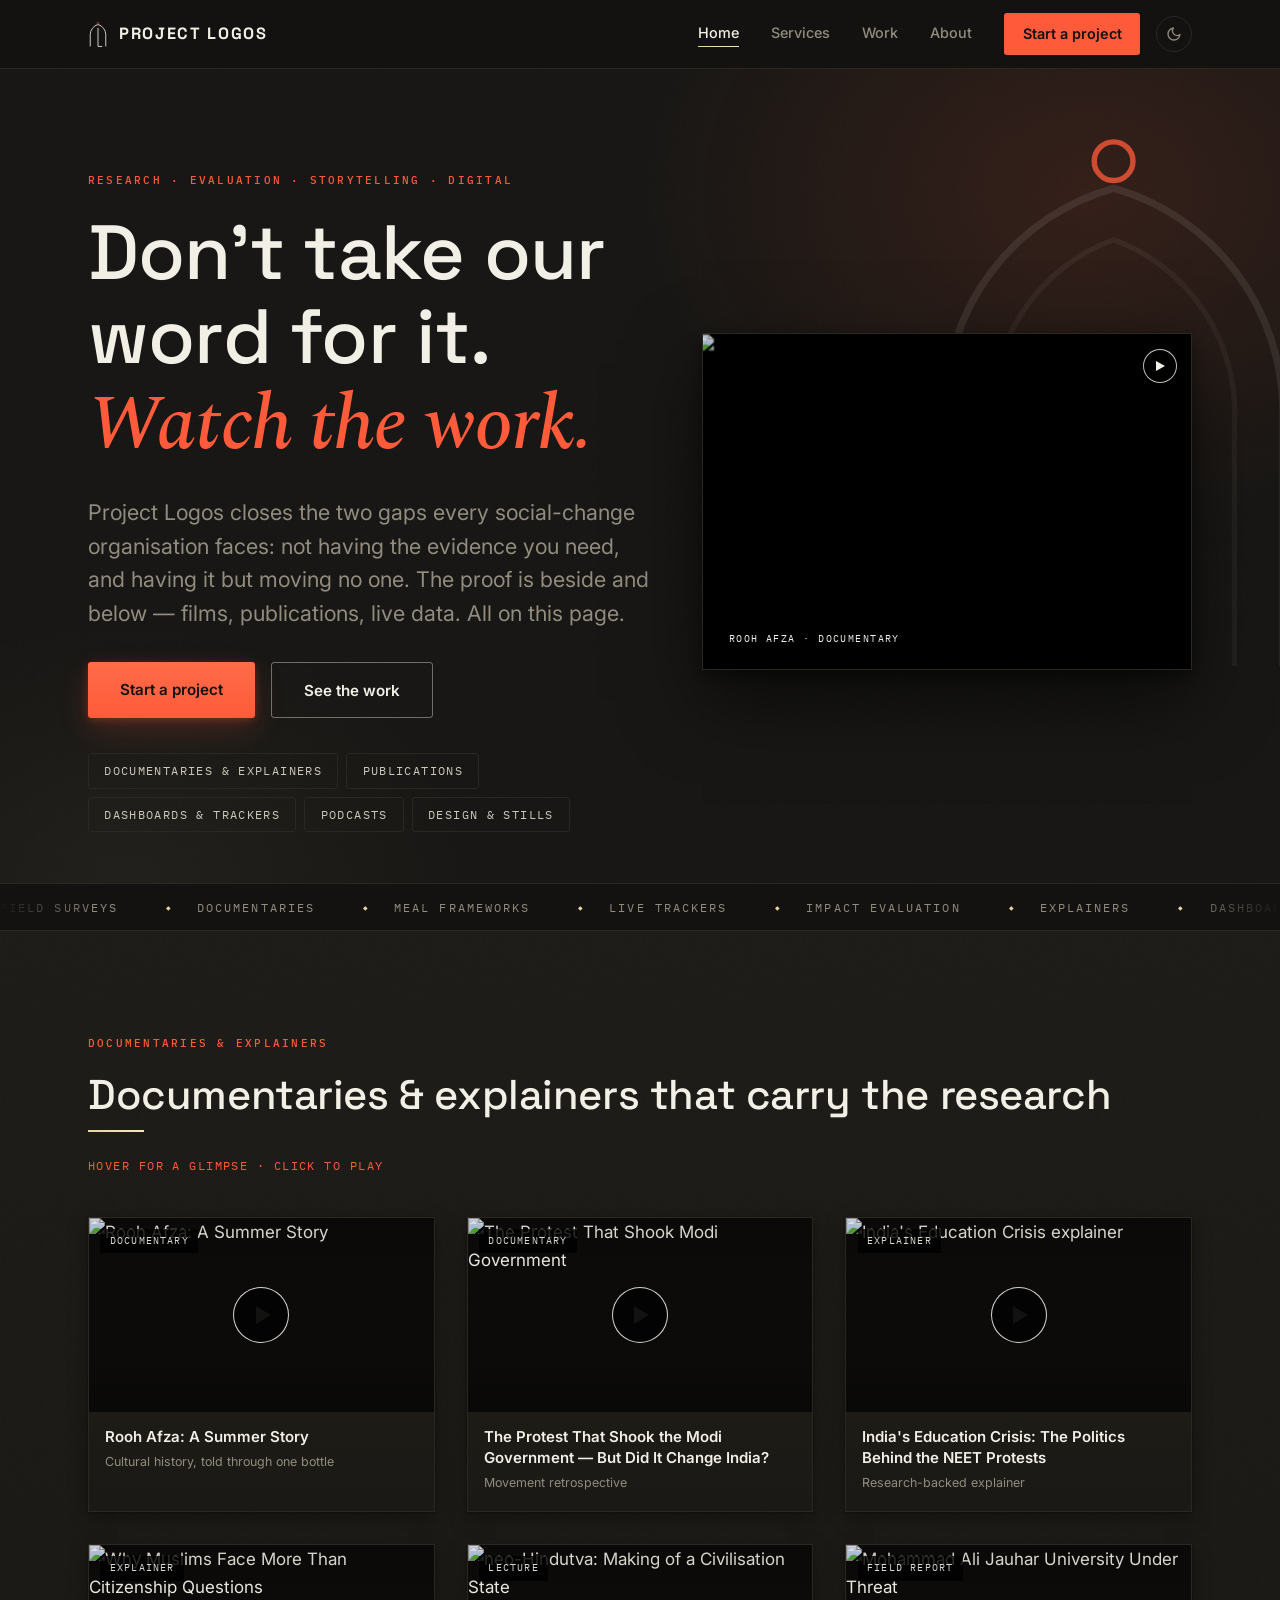
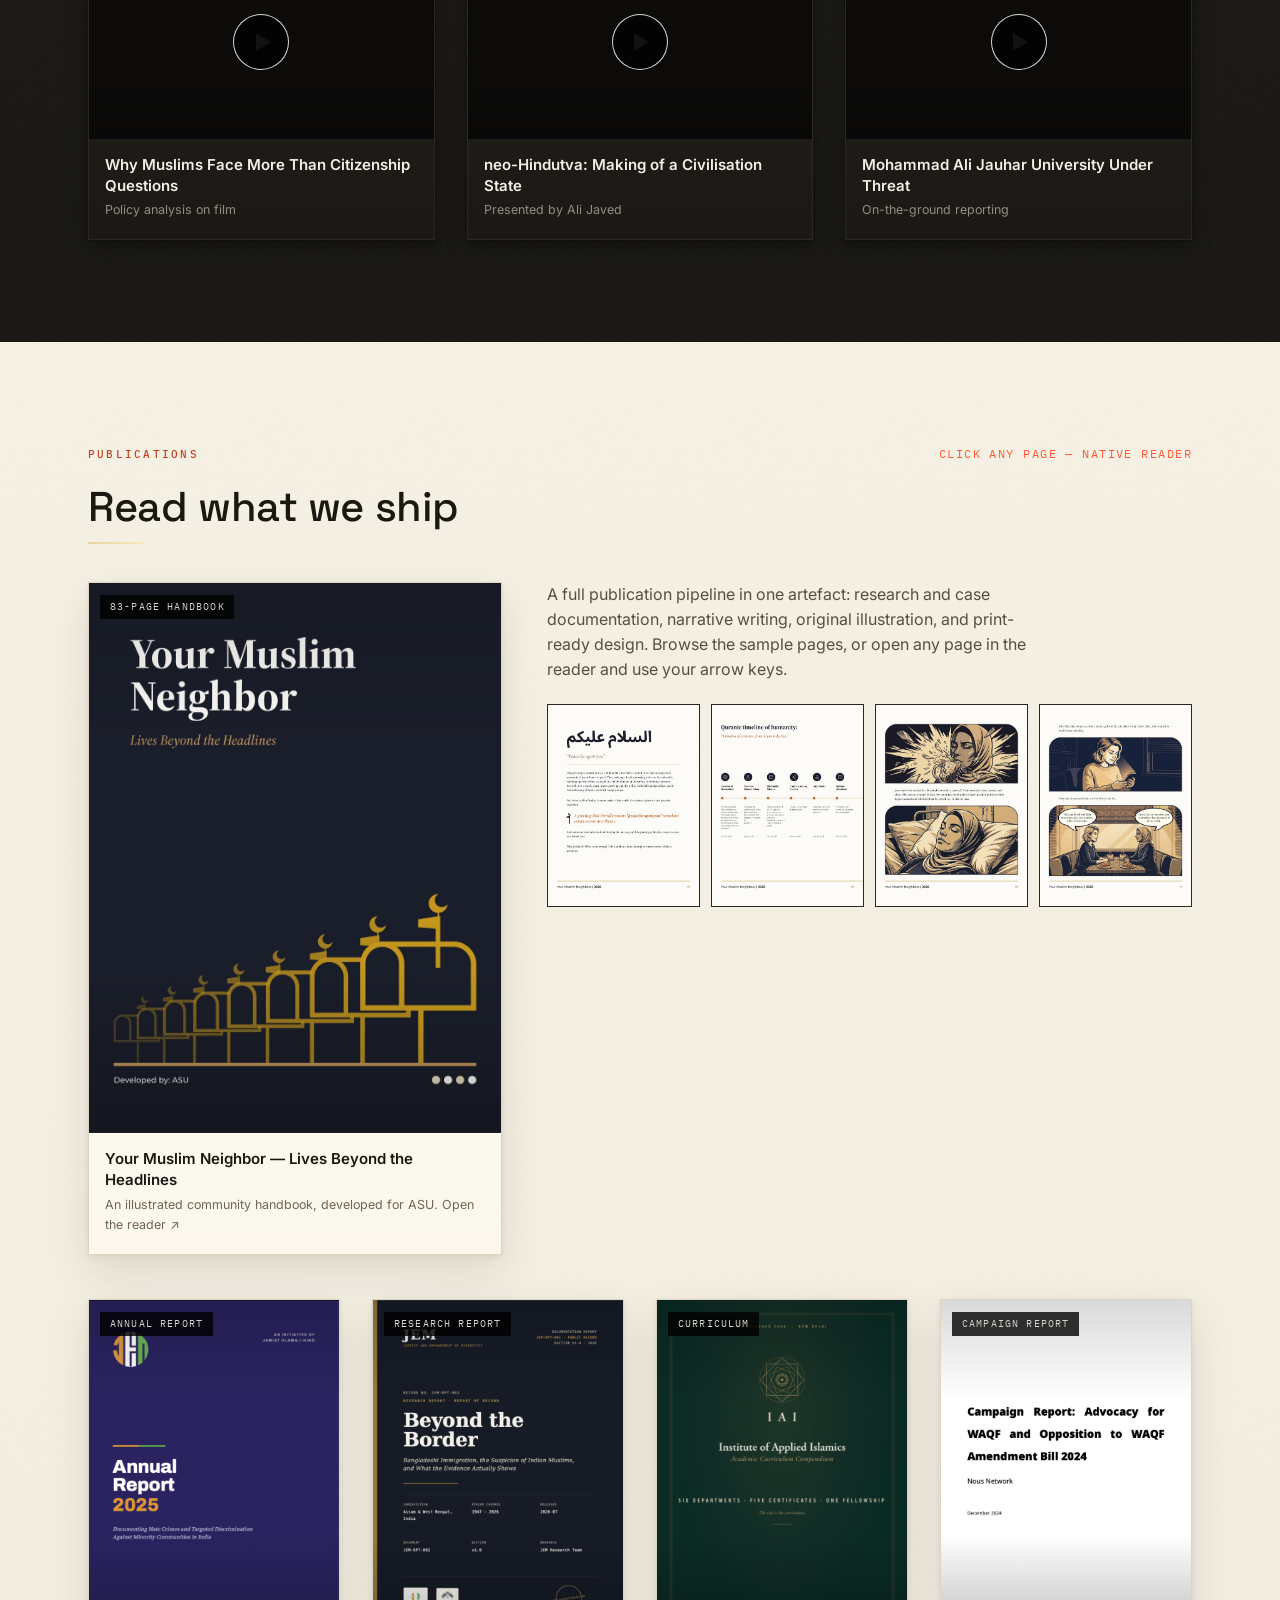
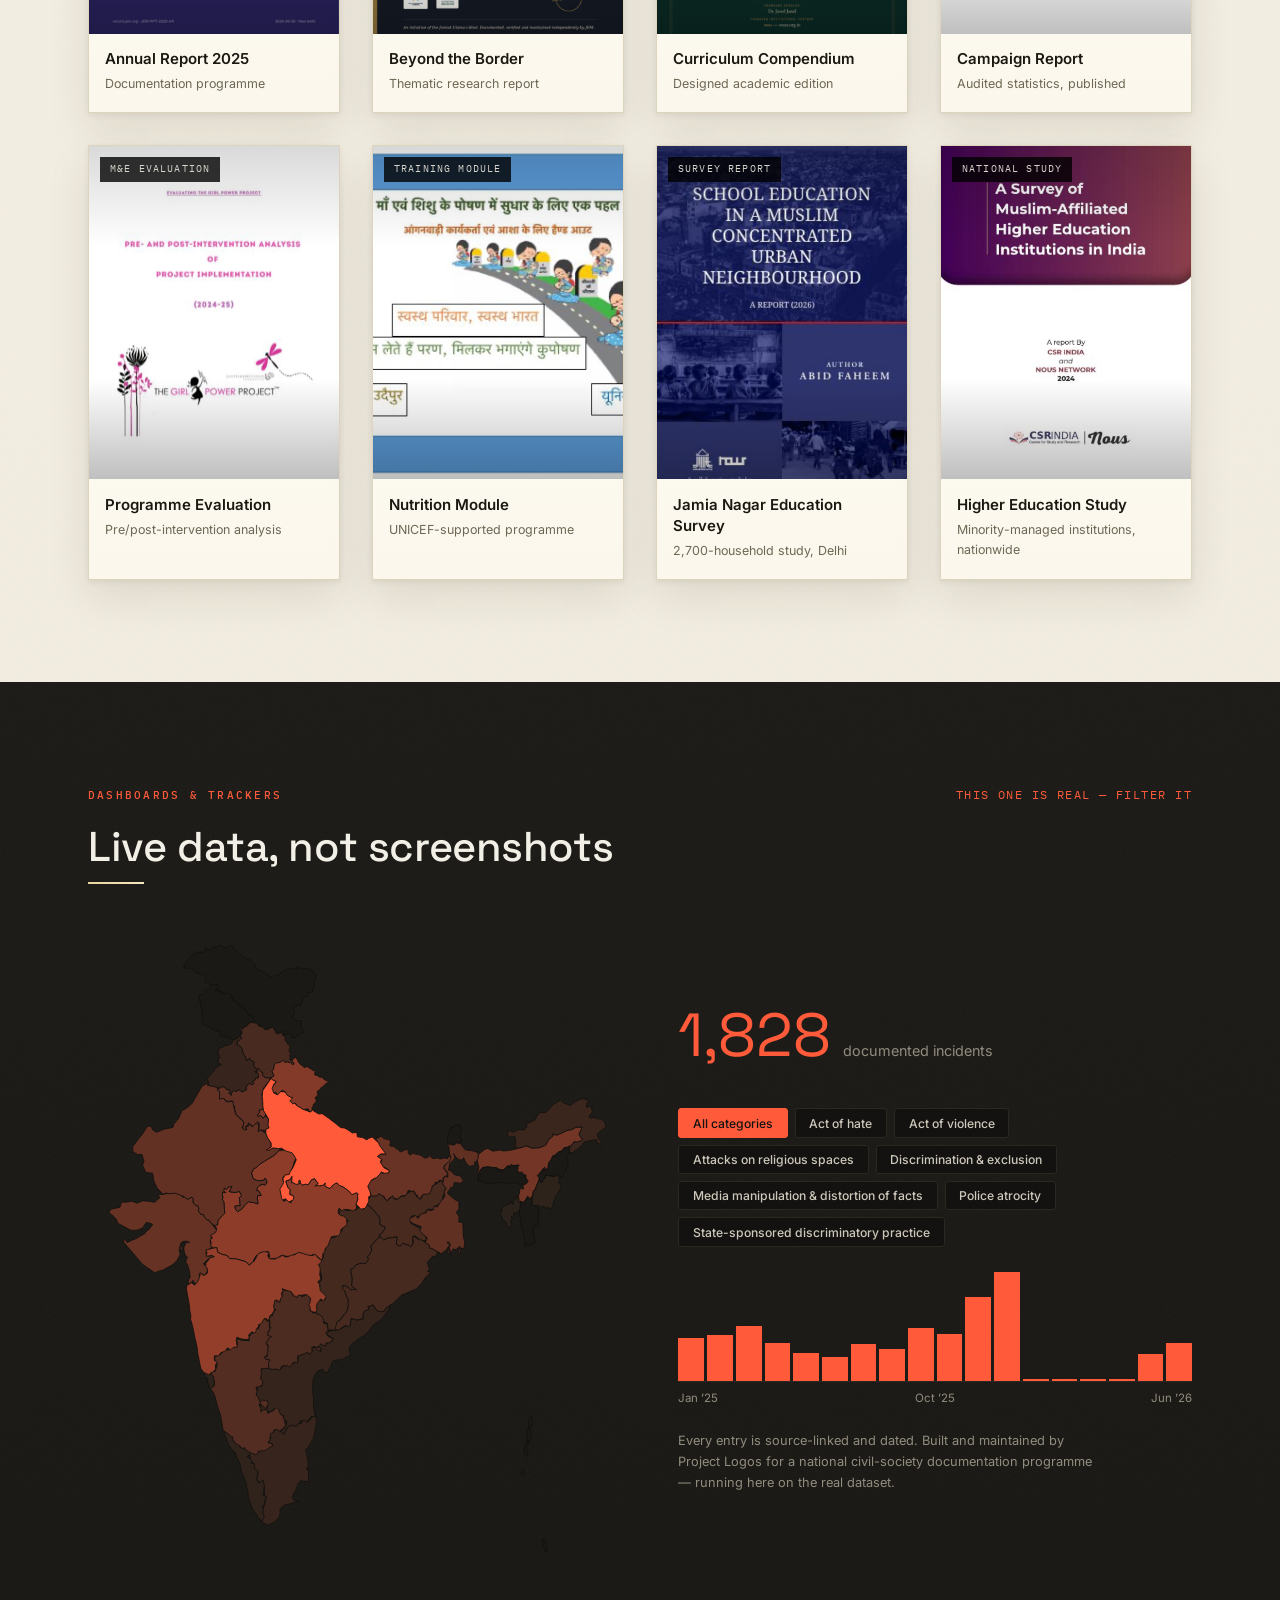
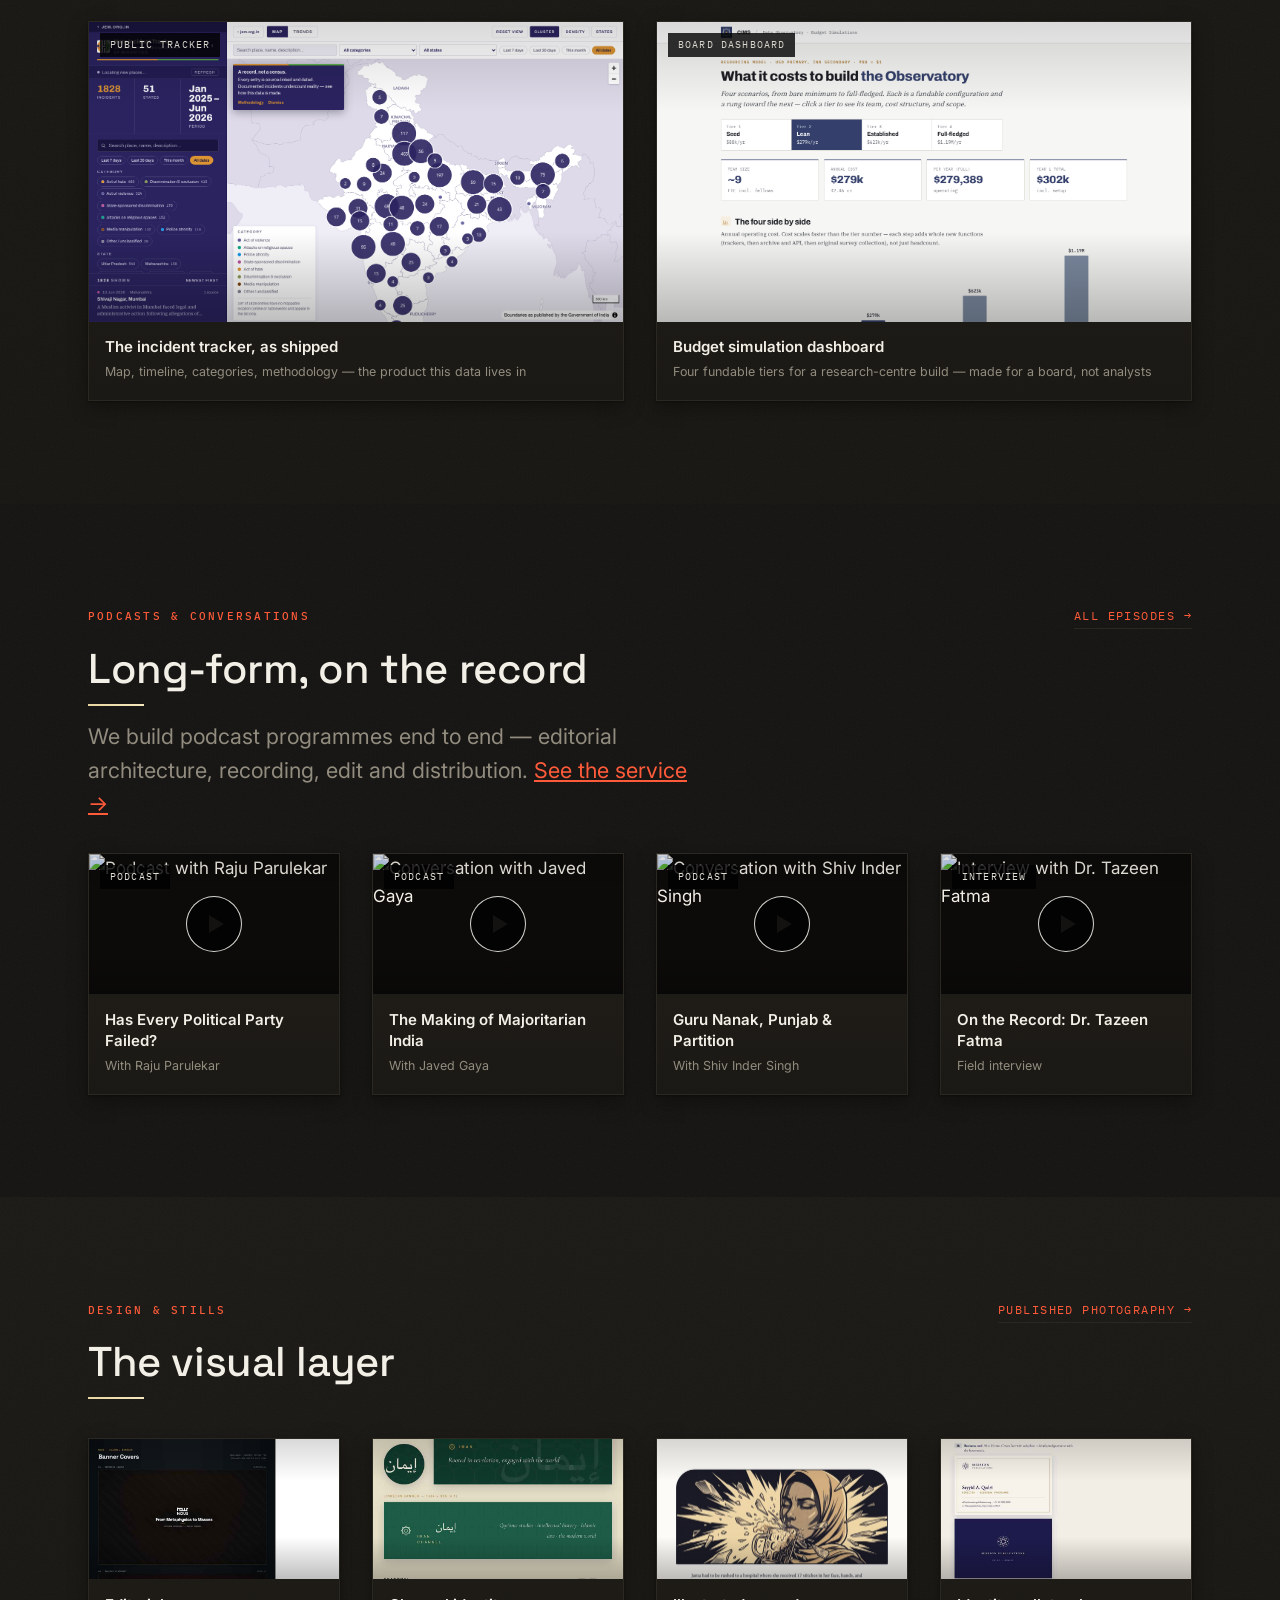
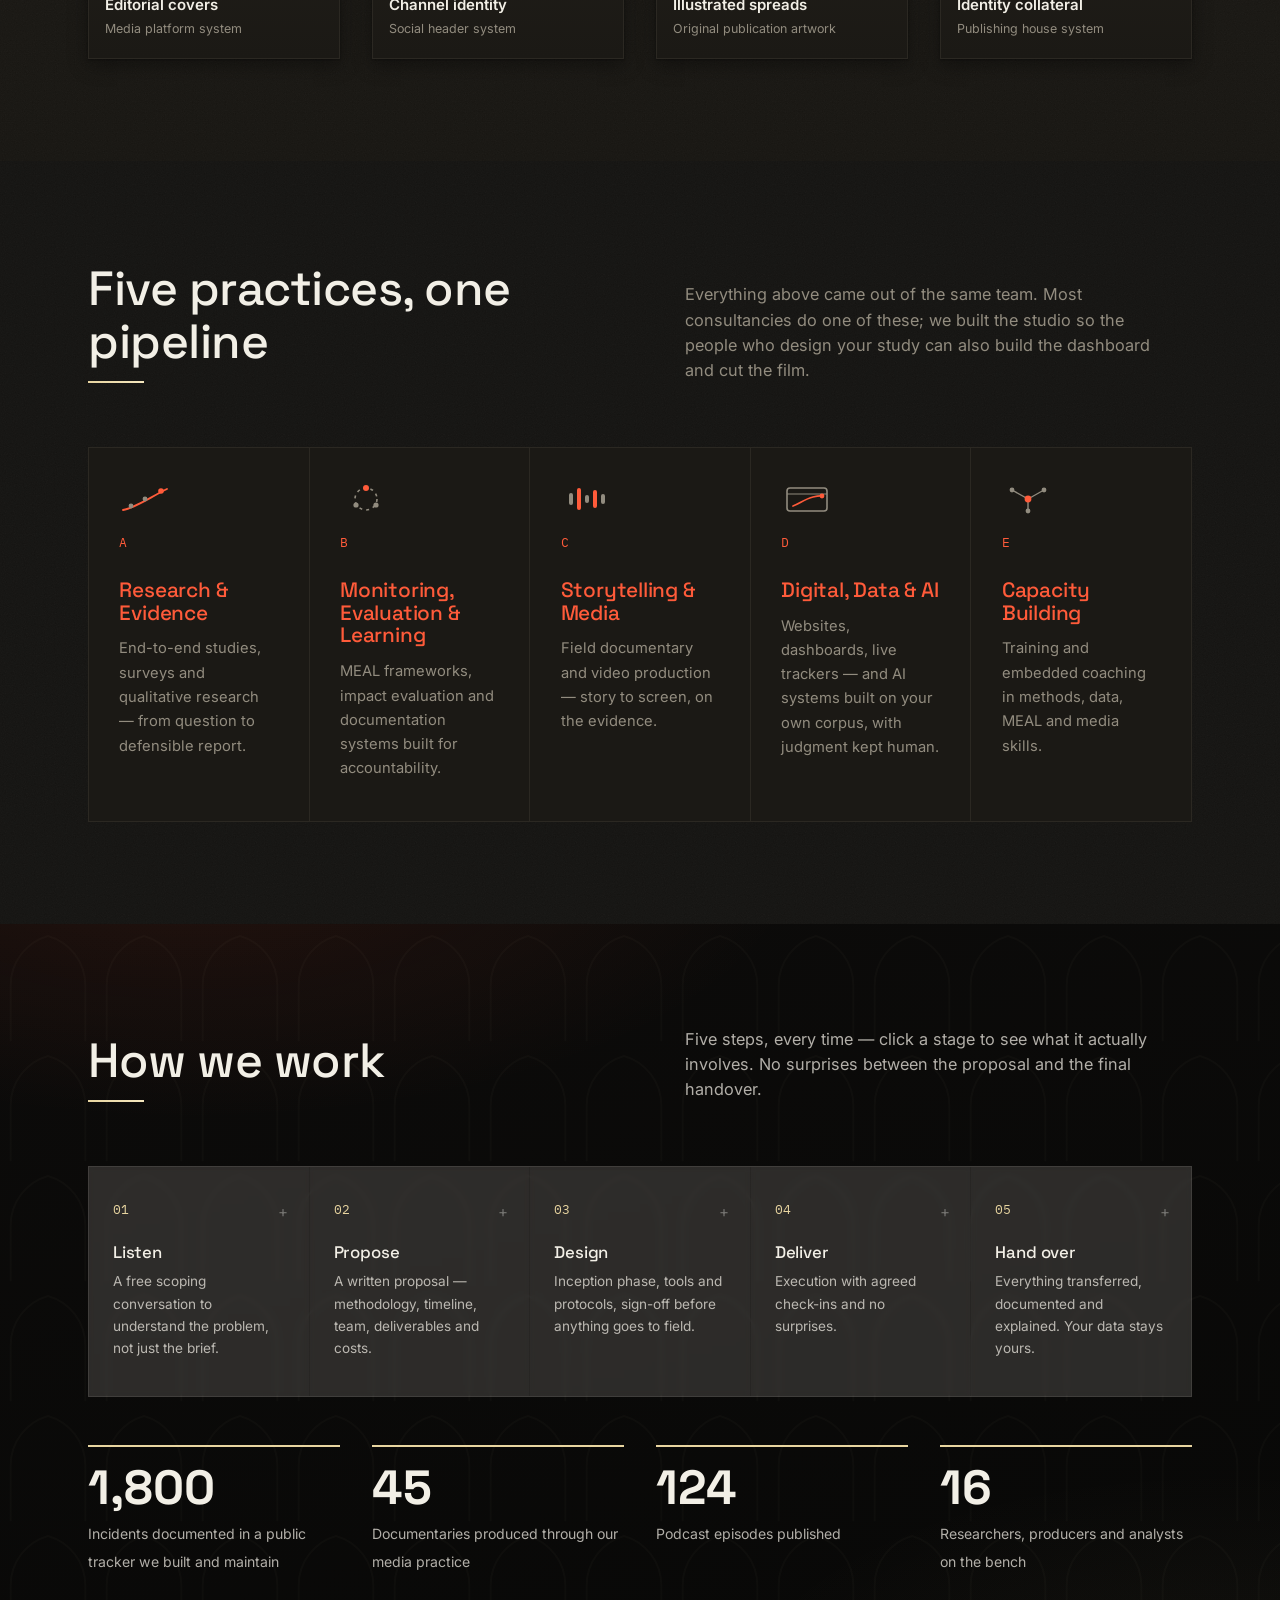
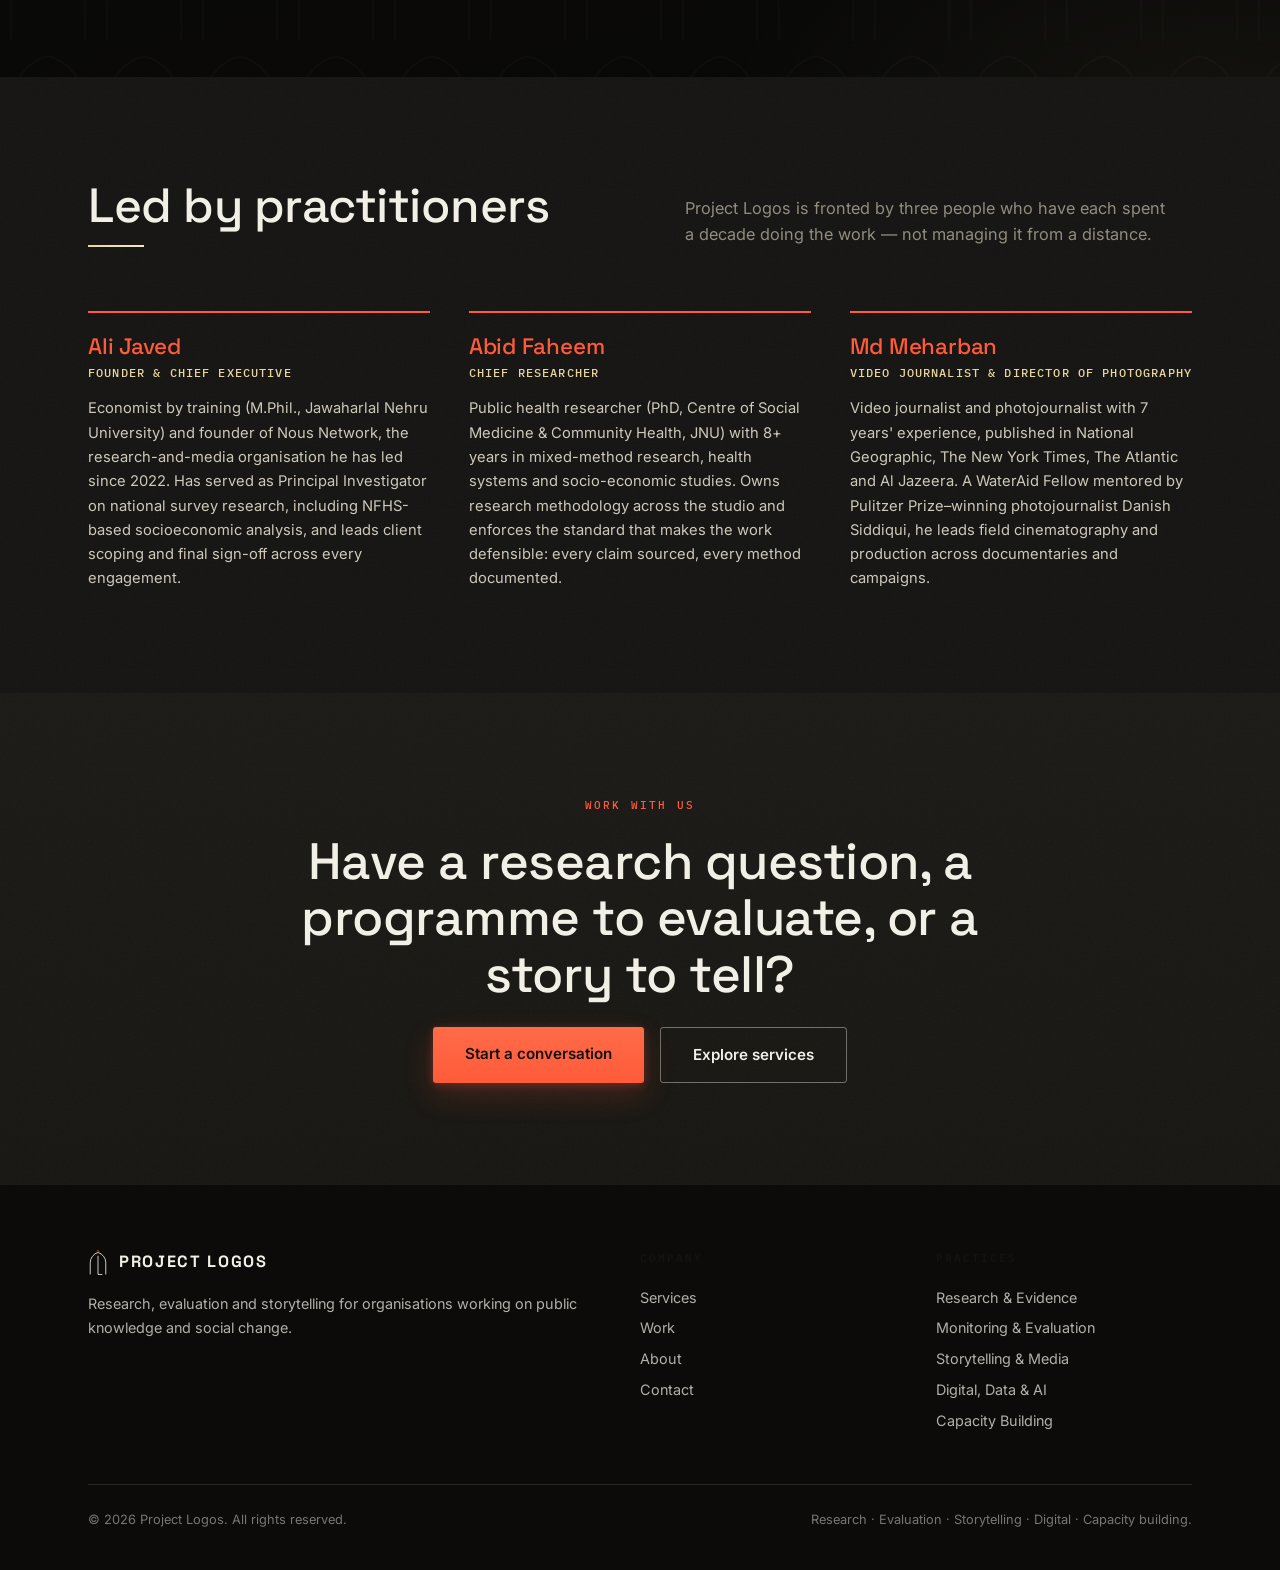
==== commit 3b95446e: "Add Meharban's published photography as credited bylines Instagram serves the grid only to logged-in" ====
--- a/index.html
+++ b/index.html
@@ -24,7 +24,7 @@
   <link rel="preconnect" href="https://fonts.gstatic.com" crossorigin />
   <link href="https://fonts.googleapis.com/css2?family=Space+Grotesk:wght@400;500;600;700&family=Spectral:ital,wght@0,400;0,500;1,400;1,500&family=Inter:wght@400;500;600;700&family=IBM+Plex+Mono:wght@400;500&display=swap" rel="stylesheet" />
   <script>try { if (localStorage.getItem("pl-theme") === "light") document.documentElement.dataset.theme = "light"; } catch (e) {}</script>
-  <link rel="stylesheet" href="css/style.css?v=8" />
+  <link rel="stylesheet" href="css/style.css?v=9" />
 </head>
 <body>
 
@@ -271,7 +271,7 @@
           <span class="eyebrow">Design &amp; Stills</span>
           <h2>The visual layer</h2>
         </div>
-        <span class="rail-link" style="border: 0; cursor: default;">Click to view full-screen</span>
+        <a class="rail-link" href="studio.html#photography">Published photography →</a>
       </div>
       <div class="media-grid cols-4 reveal">
         <a class="media-card" data-gallery="design" data-index="0">
@@ -442,9 +442,9 @@
   </div>
 </footer>
 
-<script src="assets/data/jem-data.js?v=8"></script>
-<script src="js/main.js?v=8"></script>
-<script src="js/jem-widget.js?v=8"></script>
-<script src="js/media.js?v=8"></script>
+<script src="assets/data/jem-data.js?v=9"></script>
+<script src="js/main.js?v=9"></script>
+<script src="js/jem-widget.js?v=9"></script>
+<script src="js/media.js?v=9"></script>
 </body>
 </html>
--- a/css/style.css
+++ b/css/style.css
@@ -1197,6 +1197,89 @@
   white-space: nowrap;
 }
 
+/* ---------------- Published credits (photojournalism) ---------------- */
+
+.credit-grid {
+  display: grid;
+  grid-template-columns: repeat(2, 1fr);
+  gap: clamp(1rem, 2vw, 1.4rem);
+}
+
+@media (max-width: 780px) { .credit-grid { grid-template-columns: 1fr; } }
+
+.credit-card {
+  display: block;
+  position: relative;
+  border: 1px solid var(--line);
+  background: linear-gradient(180deg, var(--paper-shade), var(--paper-deep));
+  padding: 1.5rem 1.6rem 1.4rem;
+  box-shadow: var(--shadow-sm);
+  transition: transform 0.3s cubic-bezier(0.22, 1, 0.36, 1), box-shadow 0.3s, border-color 0.3s;
+}
+
+.credit-card:hover { transform: translateY(-4px); box-shadow: var(--shadow-lg); border-color: rgba(255, 91, 58, 0.5); }
+
+[data-theme="light"] .credit-card:hover { border-color: rgba(179, 53, 26, 0.5); }
+
+.credit-masthead {
+  font-family: var(--font-serif);
+  font-size: 0.86rem;
+  font-weight: 600;
+  letter-spacing: 0.04em;
+  color: var(--indigo);
+  display: block;
+  margin-bottom: 0.6rem;
+}
+
+.credit-card h3 {
+  font-family: var(--font-text);
+  font-size: 1rem;
+  font-weight: 600;
+  line-height: 1.4;
+  color: var(--ink);
+  letter-spacing: 0;
+  margin-bottom: 0.5rem;
+}
+
+.credit-card .credit-role {
+  font-family: var(--font-mono);
+  font-size: 0.66rem;
+  letter-spacing: 0.12em;
+  text-transform: uppercase;
+  color: var(--ink-mute);
+}
+
+.credit-card::after {
+  content: "↗";
+  position: absolute;
+  top: 1.3rem; right: 1.4rem;
+  color: var(--ink-mute);
+  font-size: 0.85rem;
+  transition: color 0.25s, transform 0.25s;
+}
+
+.credit-card:hover::after { color: var(--indigo); transform: translate(2px, -2px); }
+
+/* publication credit strip */
+.mastheads {
+  display: flex;
+  flex-wrap: wrap;
+  gap: 0.45rem 0.5rem;
+  margin-top: 1.6rem;
+}
+
+.mastheads span {
+  font-family: var(--font-serif);
+  font-size: 0.82rem;
+  color: var(--ink-mute);
+  border: 1px solid var(--line);
+  padding: 0.3rem 0.7rem;
+  border-radius: 2px;
+  background: var(--paper-deep);
+}
+
+.mastheads span.lead { color: var(--ink); border-color: var(--ink-mute); }
+
 /* ---------------- Work filters ---------------- */
 
 .filters {
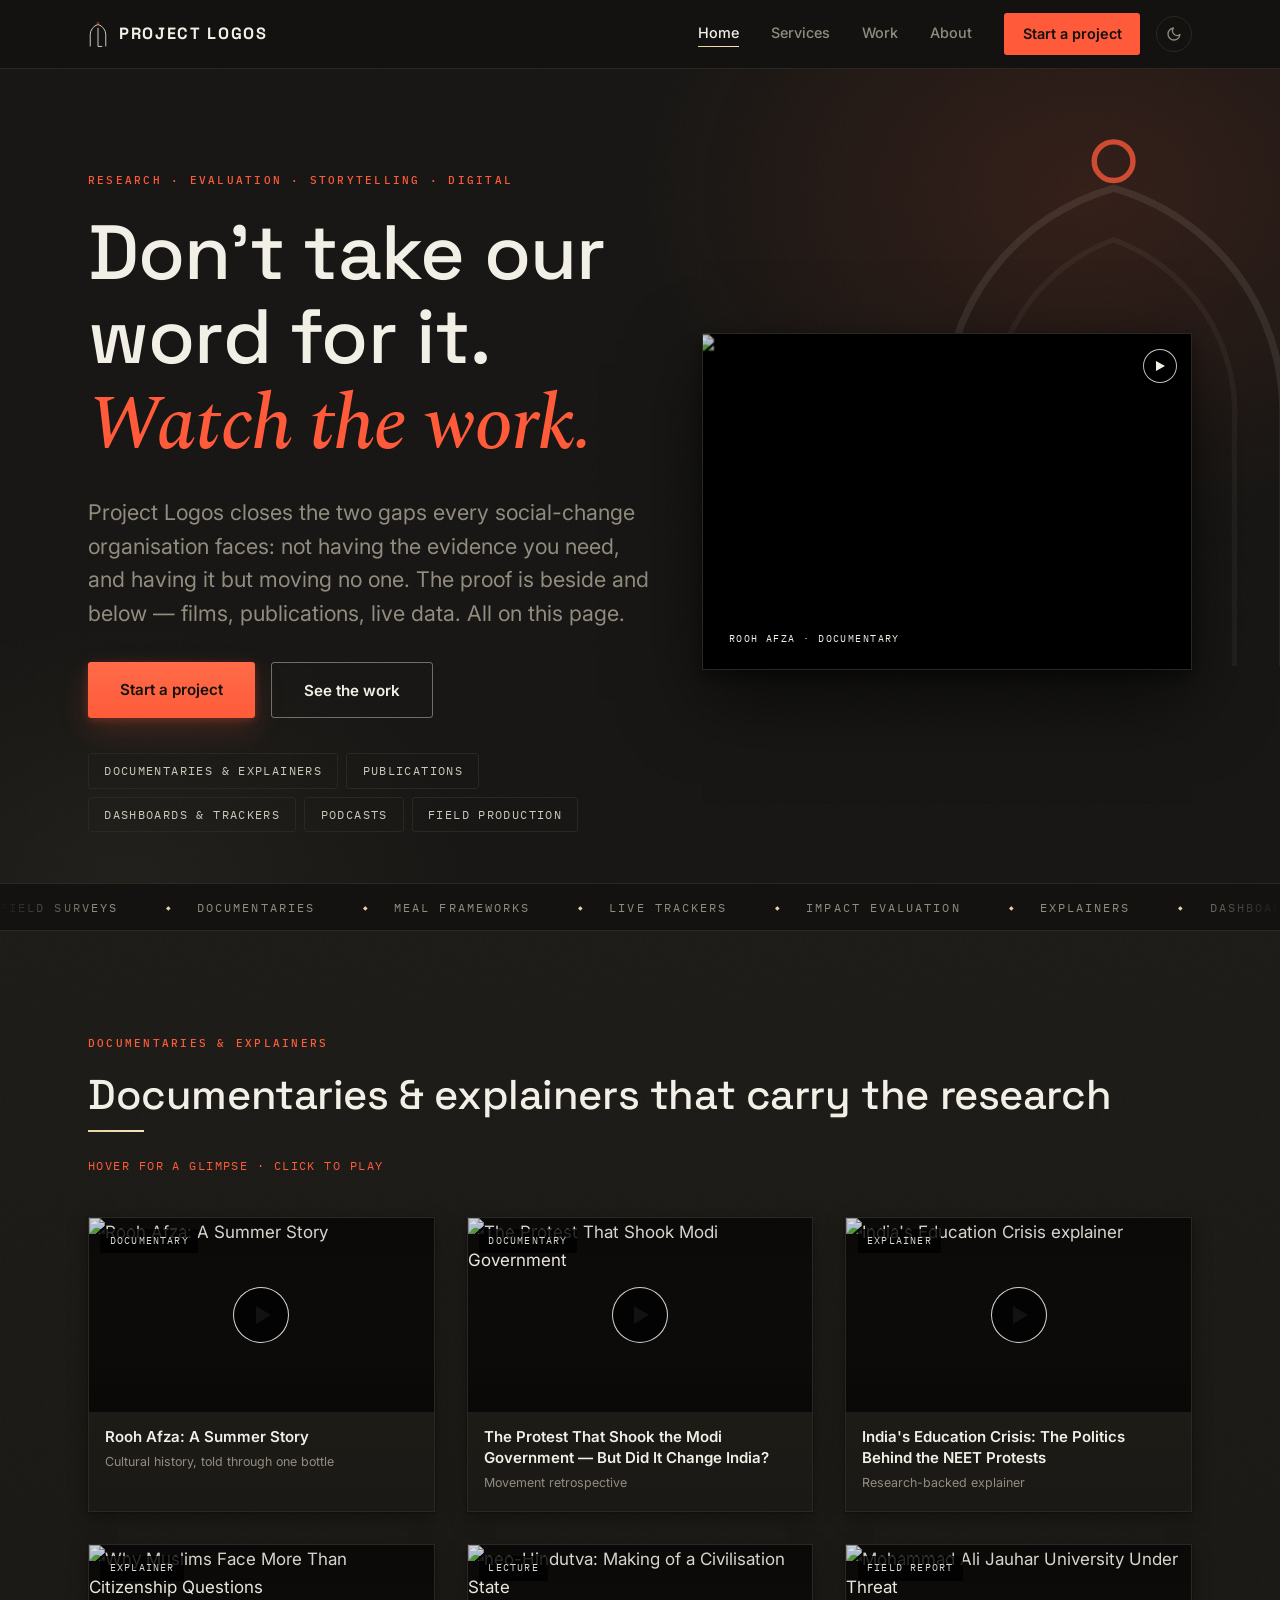
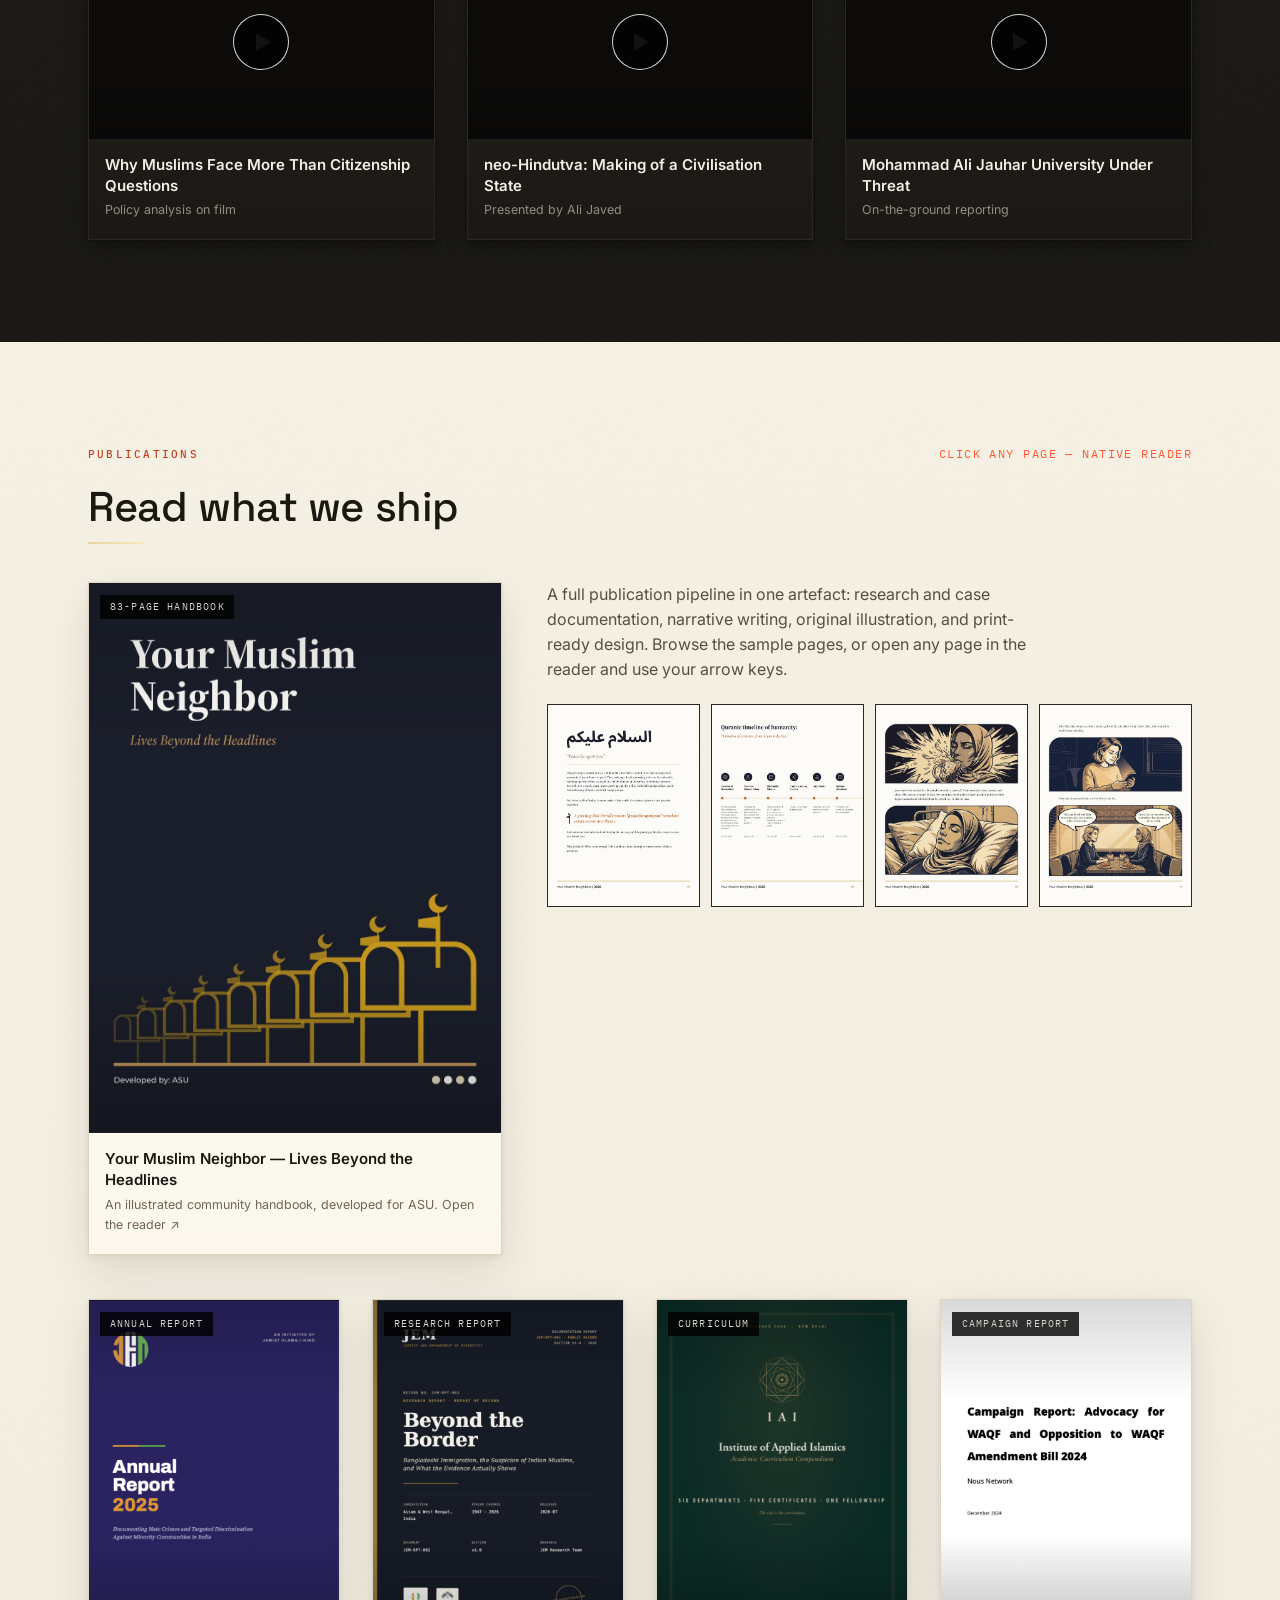
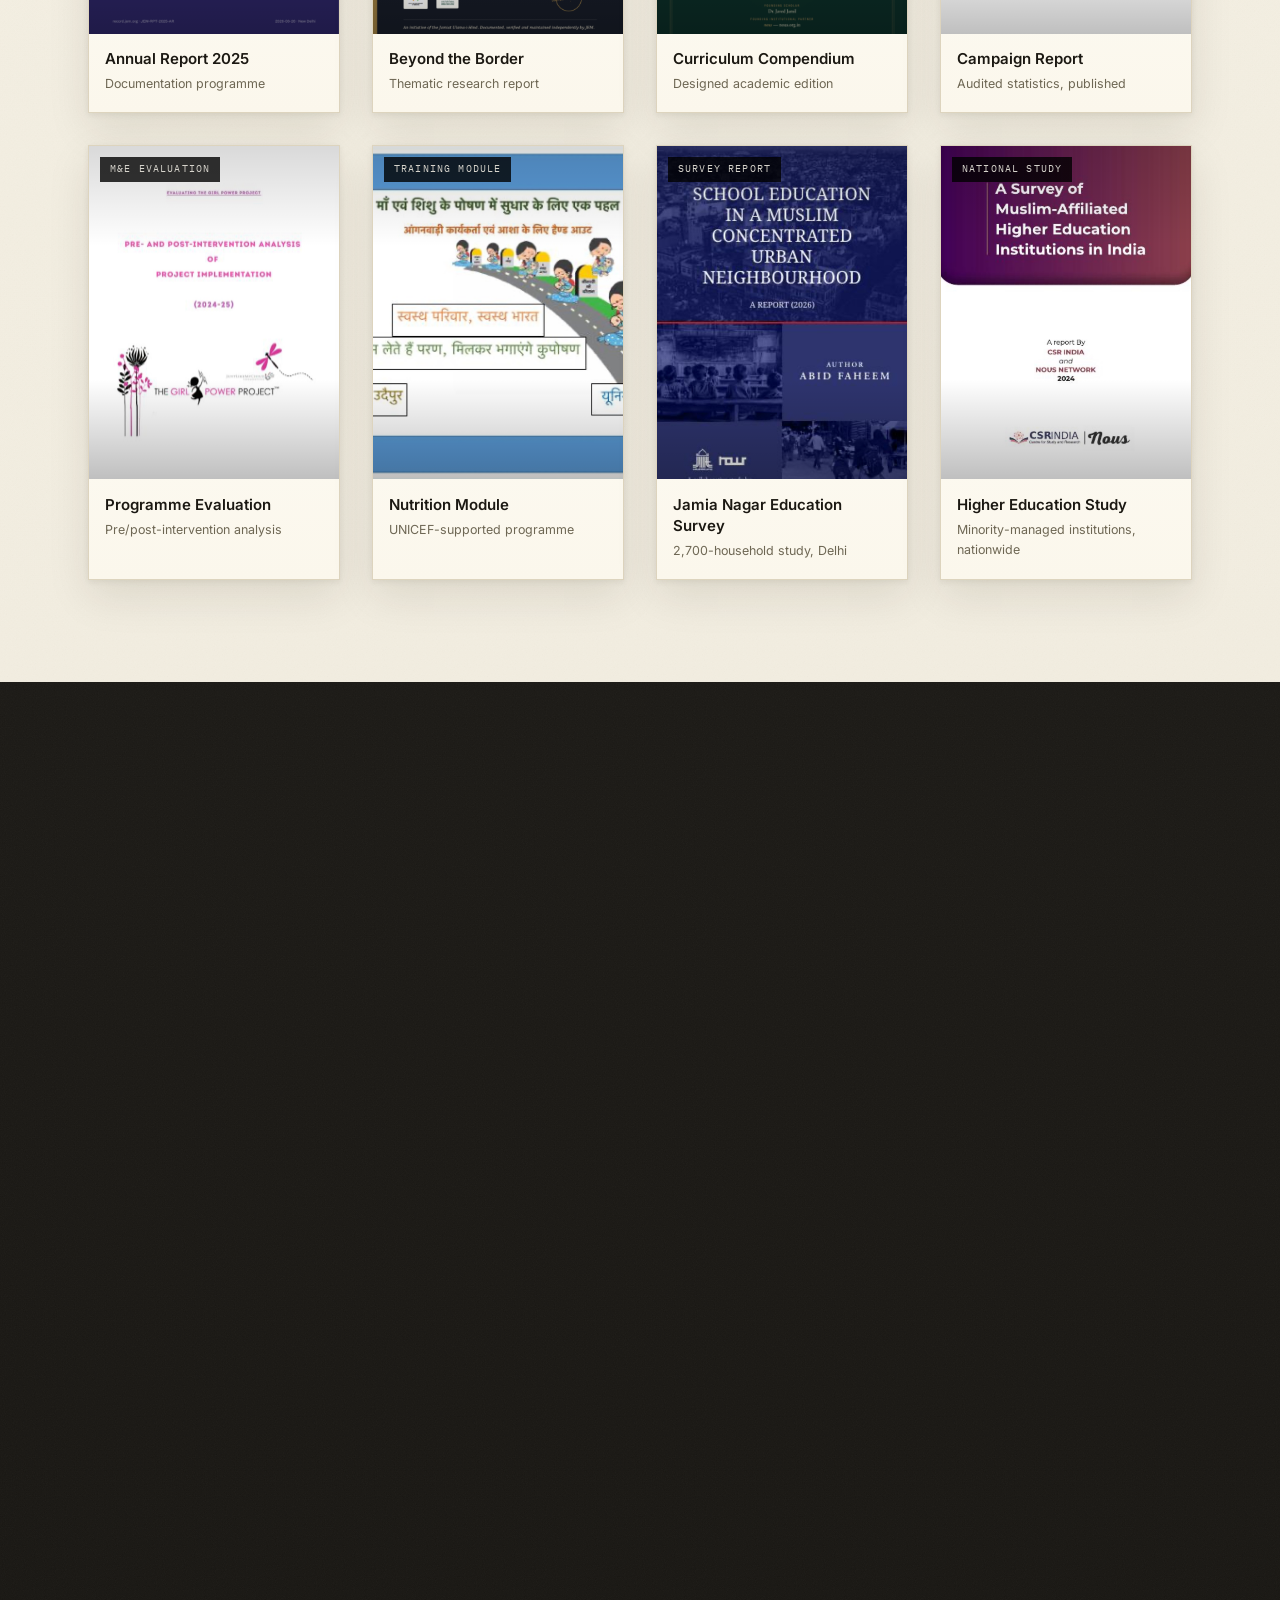
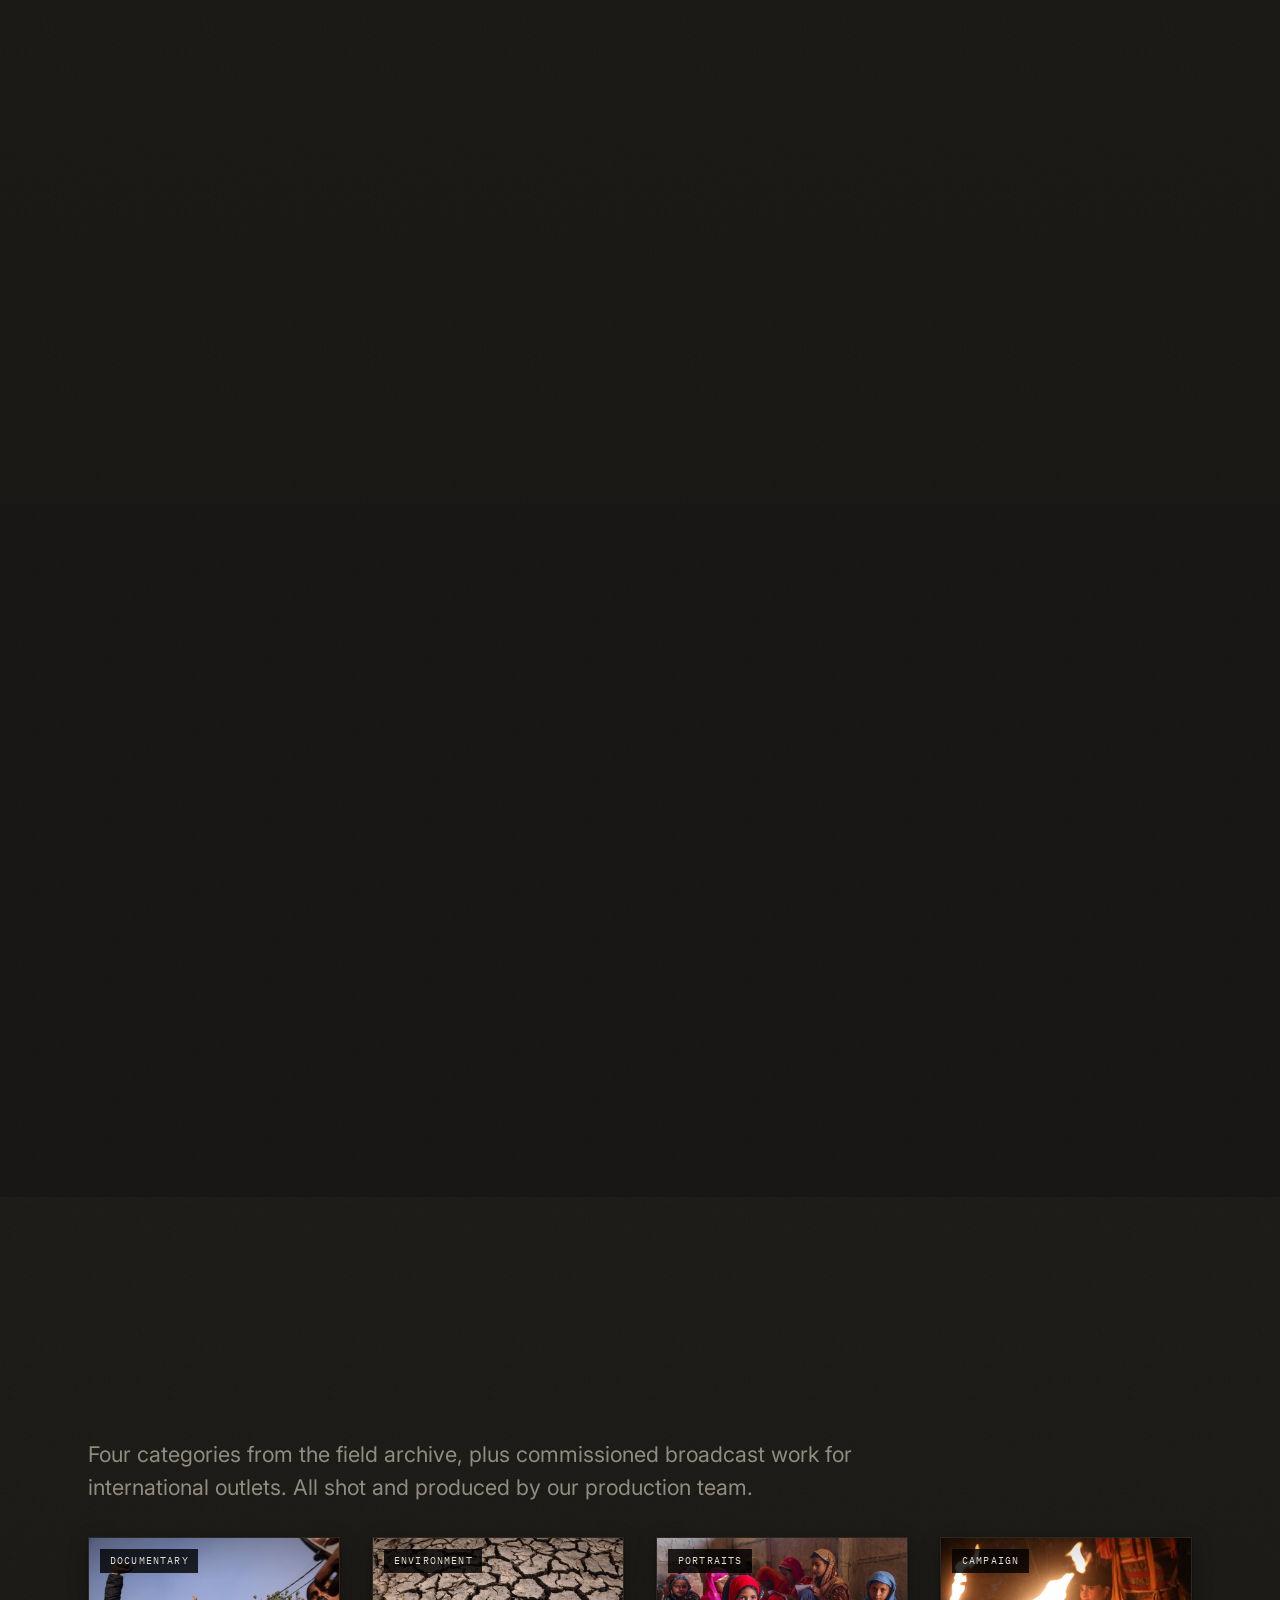
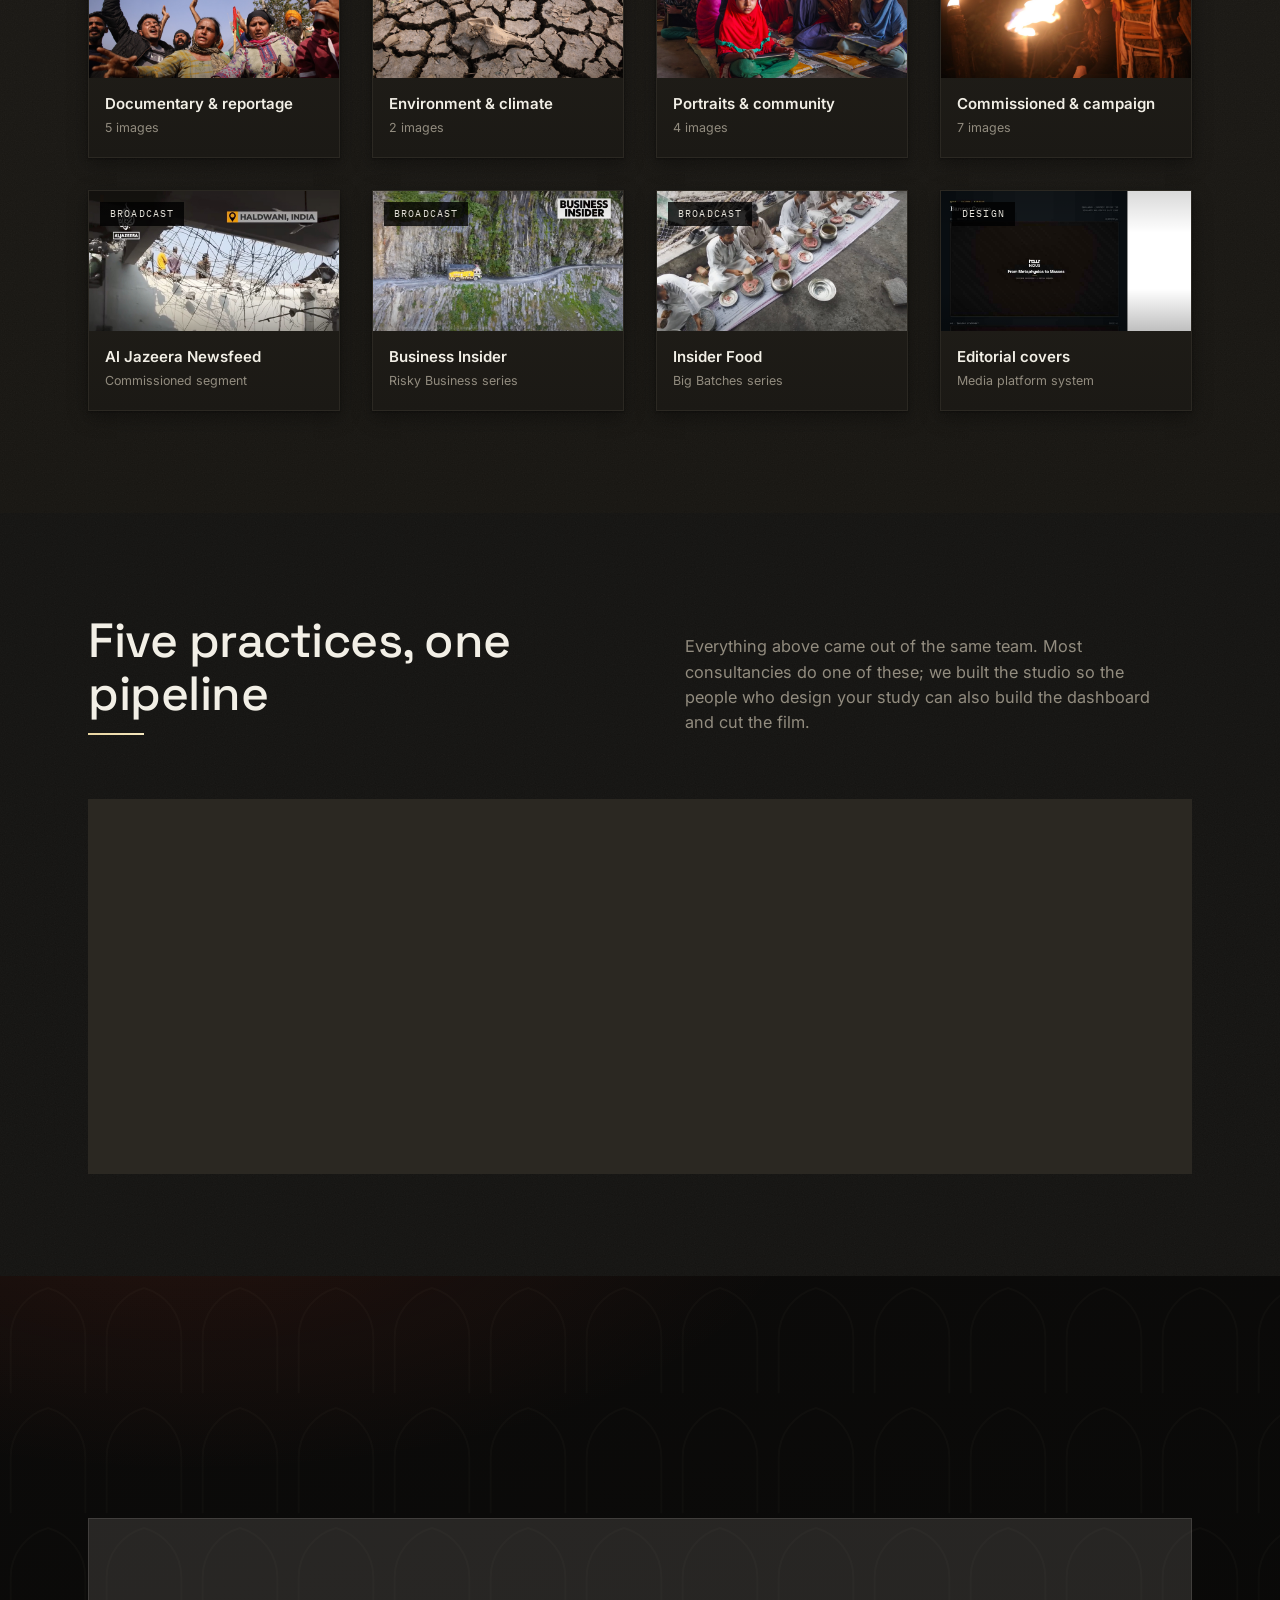
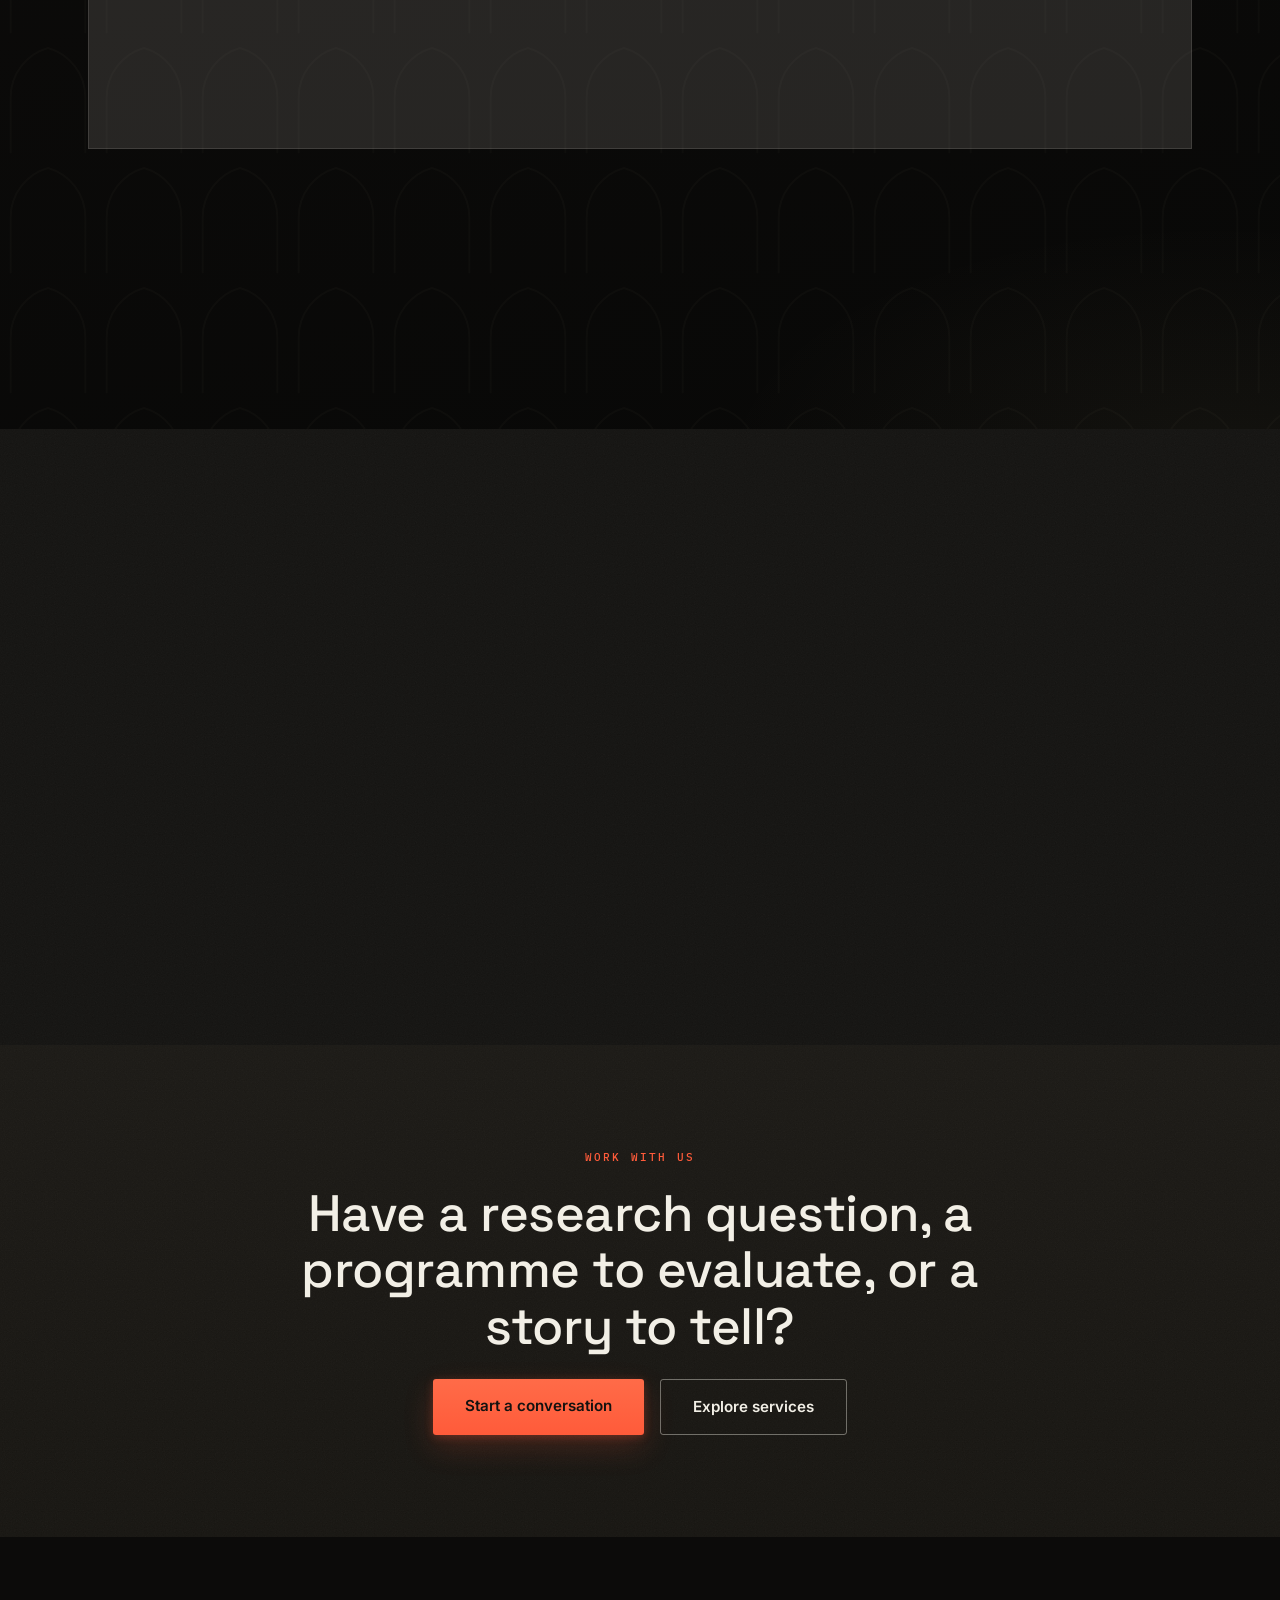
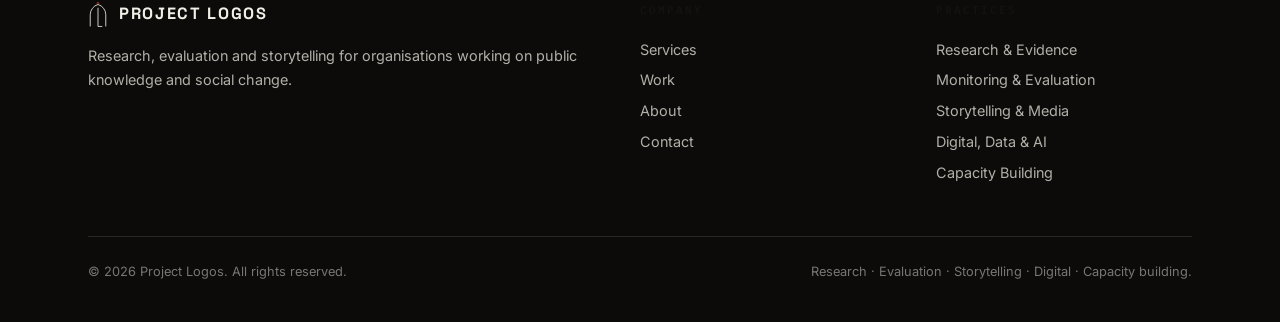
==== commit cad7a2cc: "Add real field production imagery — categorical, organisational, not individual 22 real production s" ====
--- a/index.html
+++ b/index.html
@@ -24,7 +24,7 @@
   <link rel="preconnect" href="https://fonts.gstatic.com" crossorigin />
   <link href="https://fonts.googleapis.com/css2?family=Space+Grotesk:wght@400;500;600;700&family=Spectral:ital,wght@0,400;0,500;1,400;1,500&family=Inter:wght@400;500;600;700&family=IBM+Plex+Mono:wght@400;500&display=swap" rel="stylesheet" />
   <script>try { if (localStorage.getItem("pl-theme") === "light") document.documentElement.dataset.theme = "light"; } catch (e) {}</script>
-  <link rel="stylesheet" href="css/style.css?v=9" />
+  <link rel="stylesheet" href="css/style.css?v=10" />
 </head>
 <body>
 
@@ -77,7 +77,7 @@
         <a href="#publications">Publications</a>
         <a href="#data">Dashboards &amp; trackers</a>
         <a href="#podcasts">Podcasts</a>
-        <a href="#design">Design &amp; stills</a>
+        <a href="#design">Field production</a>
       </nav>
       </div>
       <div class="hero-montage" id="hero-montage" role="button" aria-label="Open the current showcase item">
@@ -268,27 +268,44 @@
     <div class="wrap">
       <div class="rail-head reveal">
         <div>
-          <span class="eyebrow">Design &amp; Stills</span>
-          <h2>The visual layer</h2>
-        </div>
-        <a class="rail-link" href="studio.html#photography">Published photography →</a>
-      </div>
+          <span class="eyebrow">Field Production</span>
+          <h2>What our crews come back with</h2>
+        </div>
+        <span class="rail-link" style="border: 0; cursor: default;">Click any category to browse</span>
+      </div>
+      <p class="lede reveal" style="margin-bottom: 2rem; max-width: 60ch;">Four categories from the field archive, plus commissioned broadcast work for international outlets. All shot and produced by our production team.</p>
       <div class="media-grid cols-4 reveal">
+        <a class="media-card" data-gallery="field-documentary" data-index="0">
+          <div class="thumb"><img src="assets/field/doc-01.jpg" alt="Documentary and reportage photography" loading="lazy" /><span class="kind-chip">Documentary</span></div>
+          <div class="meta"><h3>Documentary &amp; reportage</h3><span>5 images</span></div>
+        </a>
+        <a class="media-card" data-gallery="field-environment" data-index="0">
+          <div class="thumb"><img src="assets/field/env-01.jpg" alt="Environment and climate photography" loading="lazy" /><span class="kind-chip">Environment</span></div>
+          <div class="meta"><h3>Environment &amp; climate</h3><span>2 images</span></div>
+        </a>
+        <a class="media-card" data-gallery="field-portraits" data-index="0">
+          <div class="thumb"><img src="assets/field/port-03.jpg" alt="Portrait and community photography" loading="lazy" /><span class="kind-chip">Portraits</span></div>
+          <div class="meta"><h3>Portraits &amp; community</h3><span>4 images</span></div>
+        </a>
+        <a class="media-card" data-gallery="field-campaign" data-index="1">
+          <div class="thumb"><img src="assets/field/camp-02.jpg" alt="Commissioned and campaign photography" loading="lazy" /><span class="kind-chip">Campaign</span></div>
+          <div class="meta"><h3>Commissioned &amp; campaign</h3><span>7 images</span></div>
+        </a>
+        <a class="media-card" data-gallery="field-broadcast" data-index="0">
+          <div class="thumb"><img src="assets/field/bcast-aj-01.jpg" alt="Broadcast commission for Al Jazeera Newsfeed" loading="lazy" /><span class="kind-chip">Broadcast</span></div>
+          <div class="meta"><h3>Al Jazeera Newsfeed</h3><span>Commissioned segment</span></div>
+        </a>
+        <a class="media-card" data-gallery="field-broadcast" data-index="2">
+          <div class="thumb"><img src="assets/field/bcast-bi-03.jpg" alt="Broadcast commission for Business Insider" loading="lazy" /><span class="kind-chip">Broadcast</span></div>
+          <div class="meta"><h3>Business Insider</h3><span>Risky Business series</span></div>
+        </a>
+        <a class="media-card" data-gallery="field-broadcast" data-index="4">
+          <div class="thumb"><img src="assets/field/bcast-if-01.jpg" alt="Broadcast commission for Insider Food" loading="lazy" /><span class="kind-chip">Broadcast</span></div>
+          <div class="meta"><h3>Insider Food</h3><span>Big Batches series</span></div>
+        </a>
         <a class="media-card" data-gallery="design" data-index="0">
-          <div class="thumb"><img src="assets/work/nous-covers.png" alt="Editorial cover system" loading="lazy" /></div>
+          <div class="thumb"><img src="assets/work/nous-covers.png" alt="Editorial cover system" loading="lazy" /><span class="kind-chip">Design</span></div>
           <div class="meta"><h3>Editorial covers</h3><span>Media platform system</span></div>
-        </a>
-        <a class="media-card" data-gallery="design" data-index="2">
-          <div class="thumb"><img src="assets/work/iman-social.png" alt="Channel identity" loading="lazy" /></div>
-          <div class="meta"><h3>Channel identity</h3><span>Social header system</span></div>
-        </a>
-        <a class="media-card" data-gallery="design" data-index="5">
-          <div class="thumb"><img src="assets/handbook/pg-09.jpg" alt="Illustrated spread" loading="lazy" /></div>
-          <div class="meta"><h3>Illustrated spreads</h3><span>Original publication artwork</span></div>
-        </a>
-        <a class="media-card" data-gallery="design" data-index="3">
-          <div class="thumb"><img src="assets/work/mission-collateral.png" alt="Identity collateral" loading="lazy" /></div>
-          <div class="meta"><h3>Identity collateral</h3><span>Publishing house system</span></div>
         </a>
       </div>
     </div>
@@ -442,9 +459,9 @@
   </div>
 </footer>
 
-<script src="assets/data/jem-data.js?v=9"></script>
-<script src="js/main.js?v=9"></script>
-<script src="js/jem-widget.js?v=9"></script>
-<script src="js/media.js?v=9"></script>
+<script src="assets/data/jem-data.js?v=10"></script>
+<script src="js/main.js?v=10"></script>
+<script src="js/jem-widget.js?v=10"></script>
+<script src="js/media.js?v=10"></script>
 </body>
 </html>
--- a/css/style.css
+++ b/css/style.css
@@ -1197,69 +1197,6 @@
   white-space: nowrap;
 }
 
-/* ---------------- Published credits (photojournalism) ---------------- */
-
-.credit-grid {
-  display: grid;
-  grid-template-columns: repeat(2, 1fr);
-  gap: clamp(1rem, 2vw, 1.4rem);
-}
-
-@media (max-width: 780px) { .credit-grid { grid-template-columns: 1fr; } }
-
-.credit-card {
-  display: block;
-  position: relative;
-  border: 1px solid var(--line);
-  background: linear-gradient(180deg, var(--paper-shade), var(--paper-deep));
-  padding: 1.5rem 1.6rem 1.4rem;
-  box-shadow: var(--shadow-sm);
-  transition: transform 0.3s cubic-bezier(0.22, 1, 0.36, 1), box-shadow 0.3s, border-color 0.3s;
-}
-
-.credit-card:hover { transform: translateY(-4px); box-shadow: var(--shadow-lg); border-color: rgba(255, 91, 58, 0.5); }
-
-[data-theme="light"] .credit-card:hover { border-color: rgba(179, 53, 26, 0.5); }
-
-.credit-masthead {
-  font-family: var(--font-serif);
-  font-size: 0.86rem;
-  font-weight: 600;
-  letter-spacing: 0.04em;
-  color: var(--indigo);
-  display: block;
-  margin-bottom: 0.6rem;
-}
-
-.credit-card h3 {
-  font-family: var(--font-text);
-  font-size: 1rem;
-  font-weight: 600;
-  line-height: 1.4;
-  color: var(--ink);
-  letter-spacing: 0;
-  margin-bottom: 0.5rem;
-}
-
-.credit-card .credit-role {
-  font-family: var(--font-mono);
-  font-size: 0.66rem;
-  letter-spacing: 0.12em;
-  text-transform: uppercase;
-  color: var(--ink-mute);
-}
-
-.credit-card::after {
-  content: "↗";
-  position: absolute;
-  top: 1.3rem; right: 1.4rem;
-  color: var(--ink-mute);
-  font-size: 0.85rem;
-  transition: color 0.25s, transform 0.25s;
-}
-
-.credit-card:hover::after { color: var(--indigo); transform: translate(2px, -2px); }
-
 /* publication credit strip */
 .mastheads {
   display: flex;
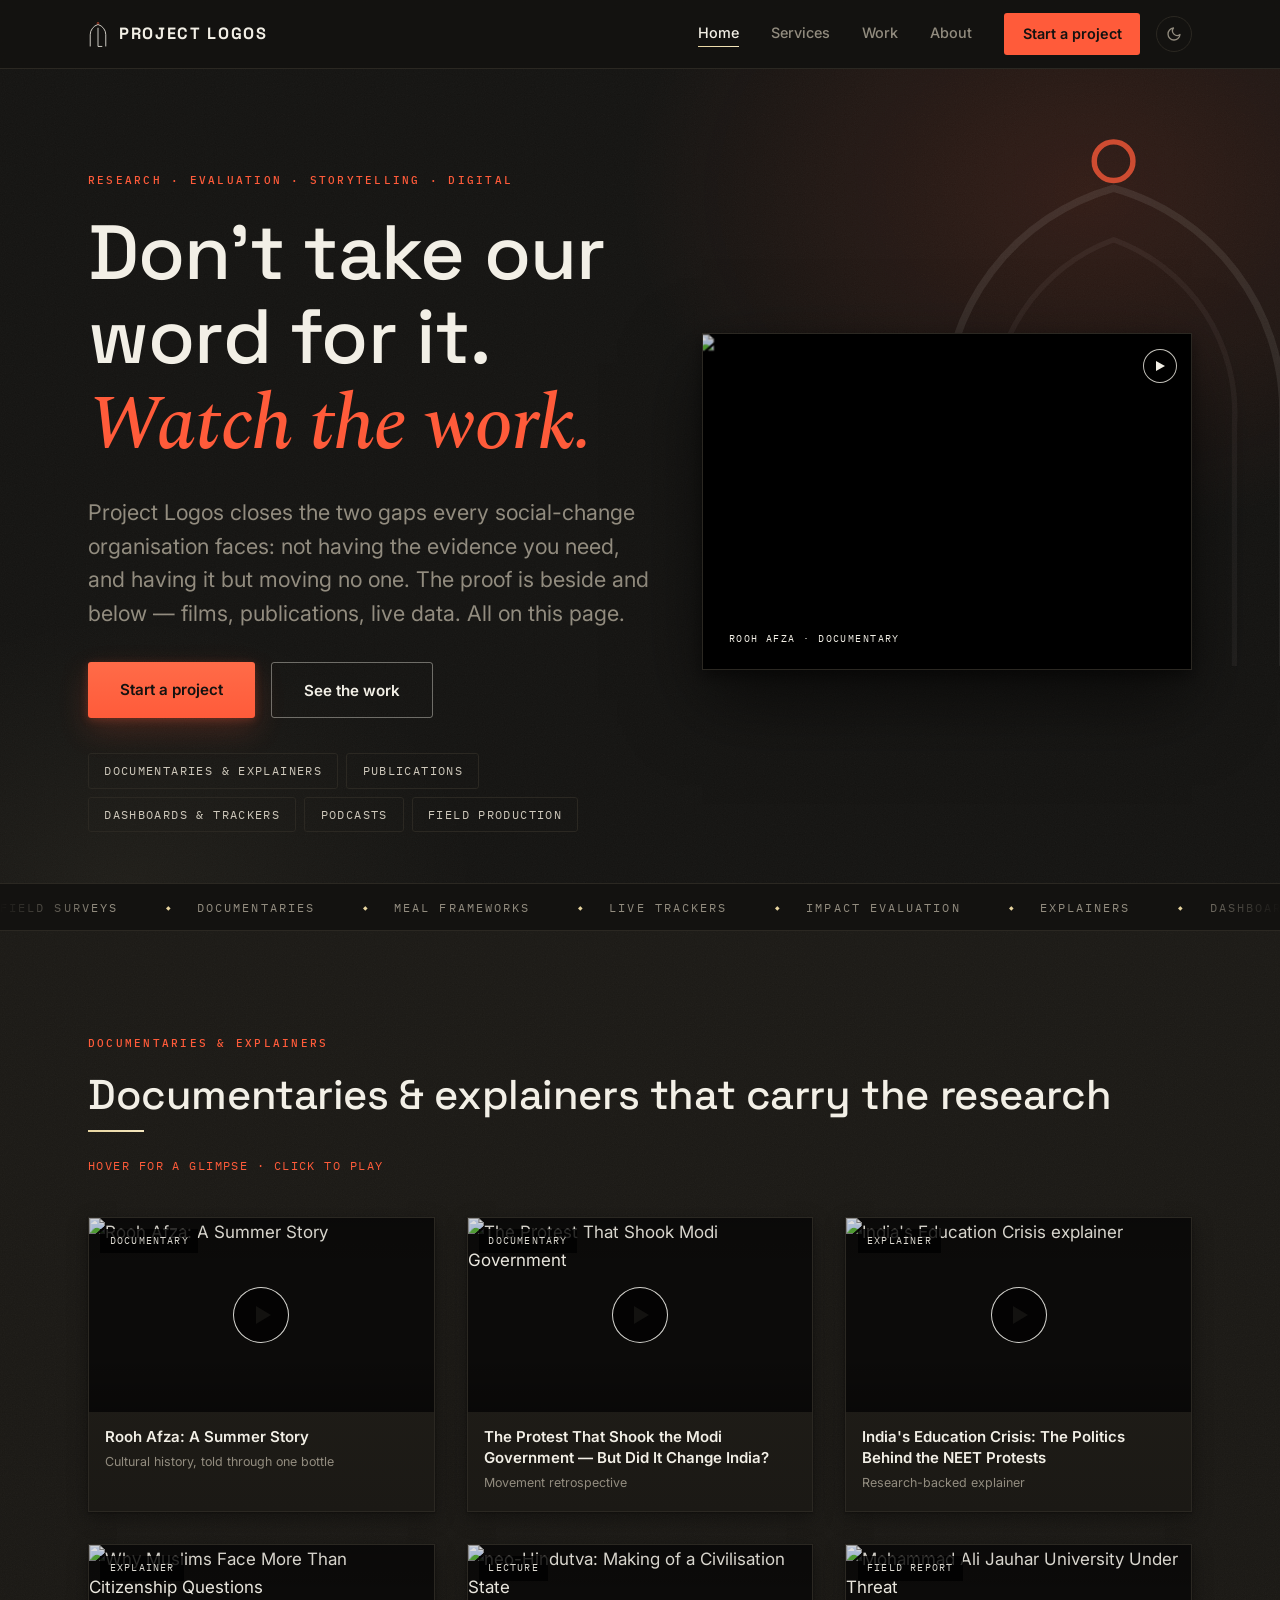
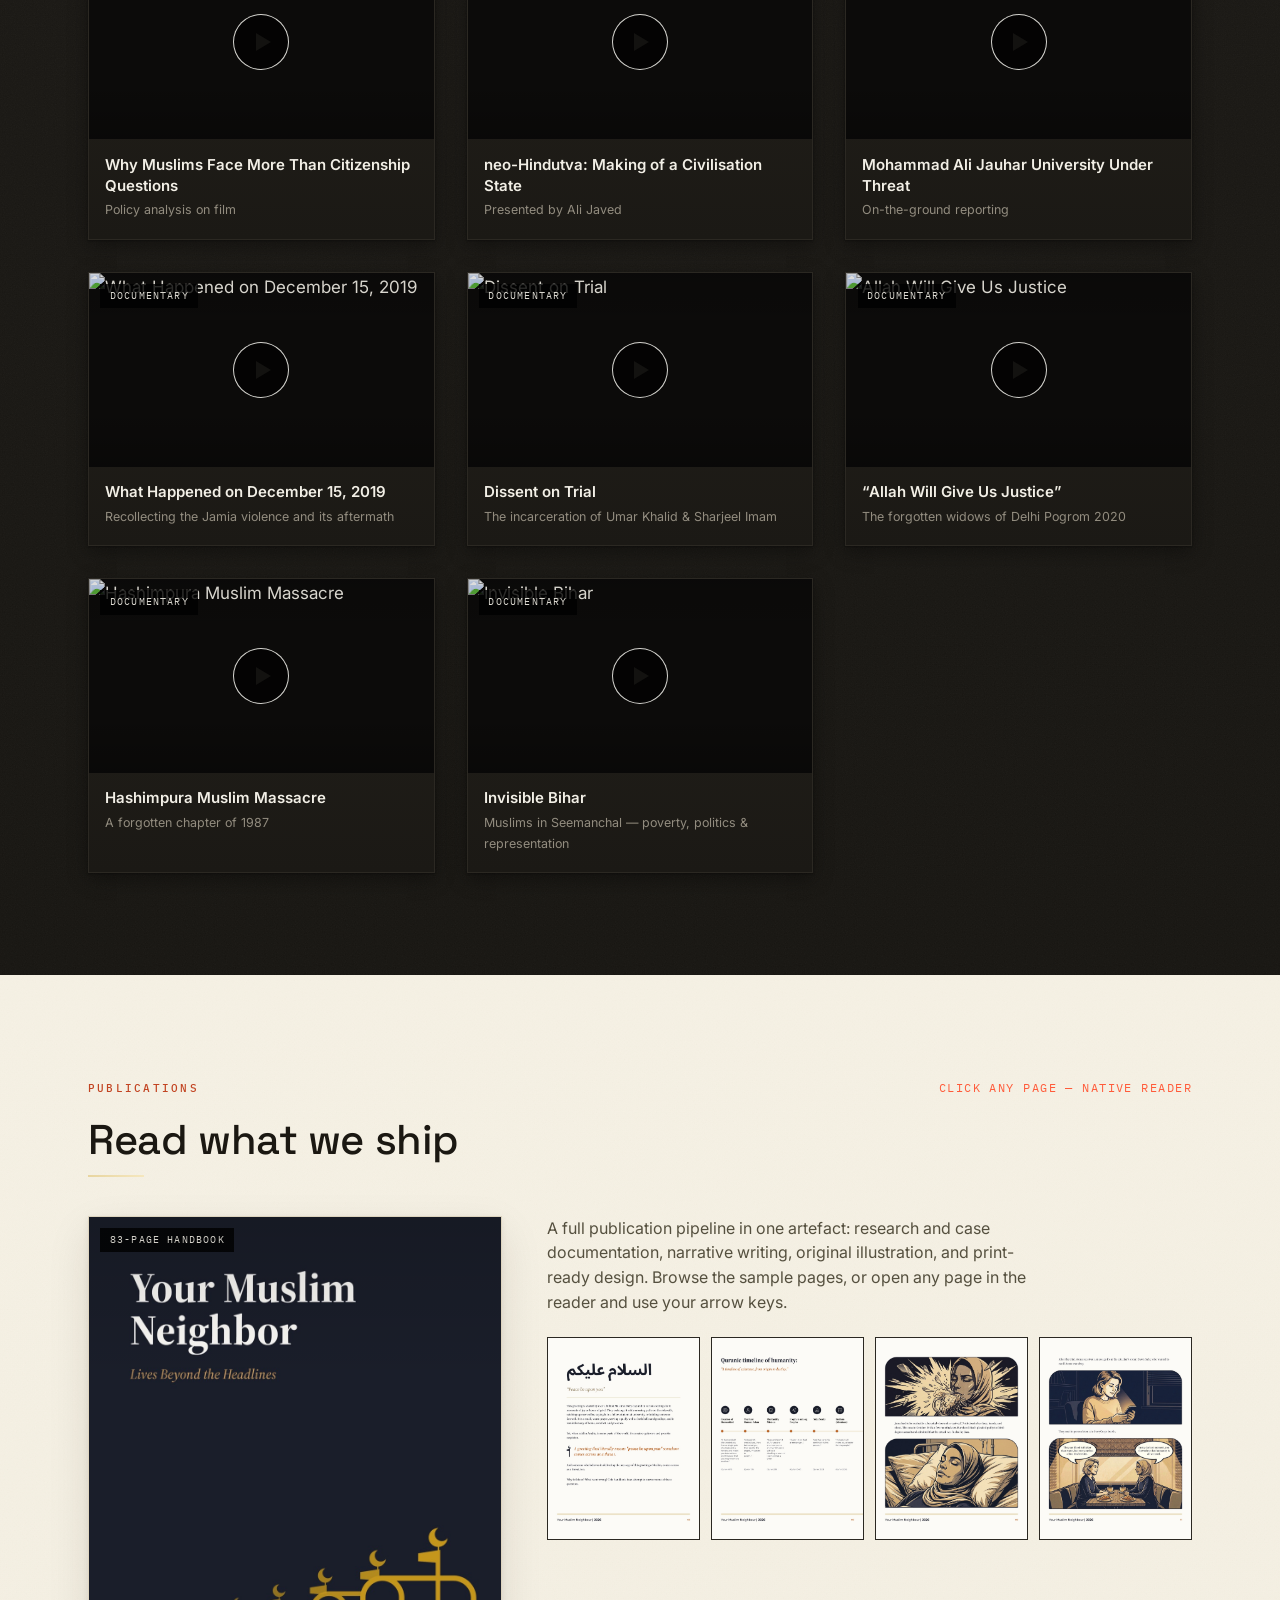
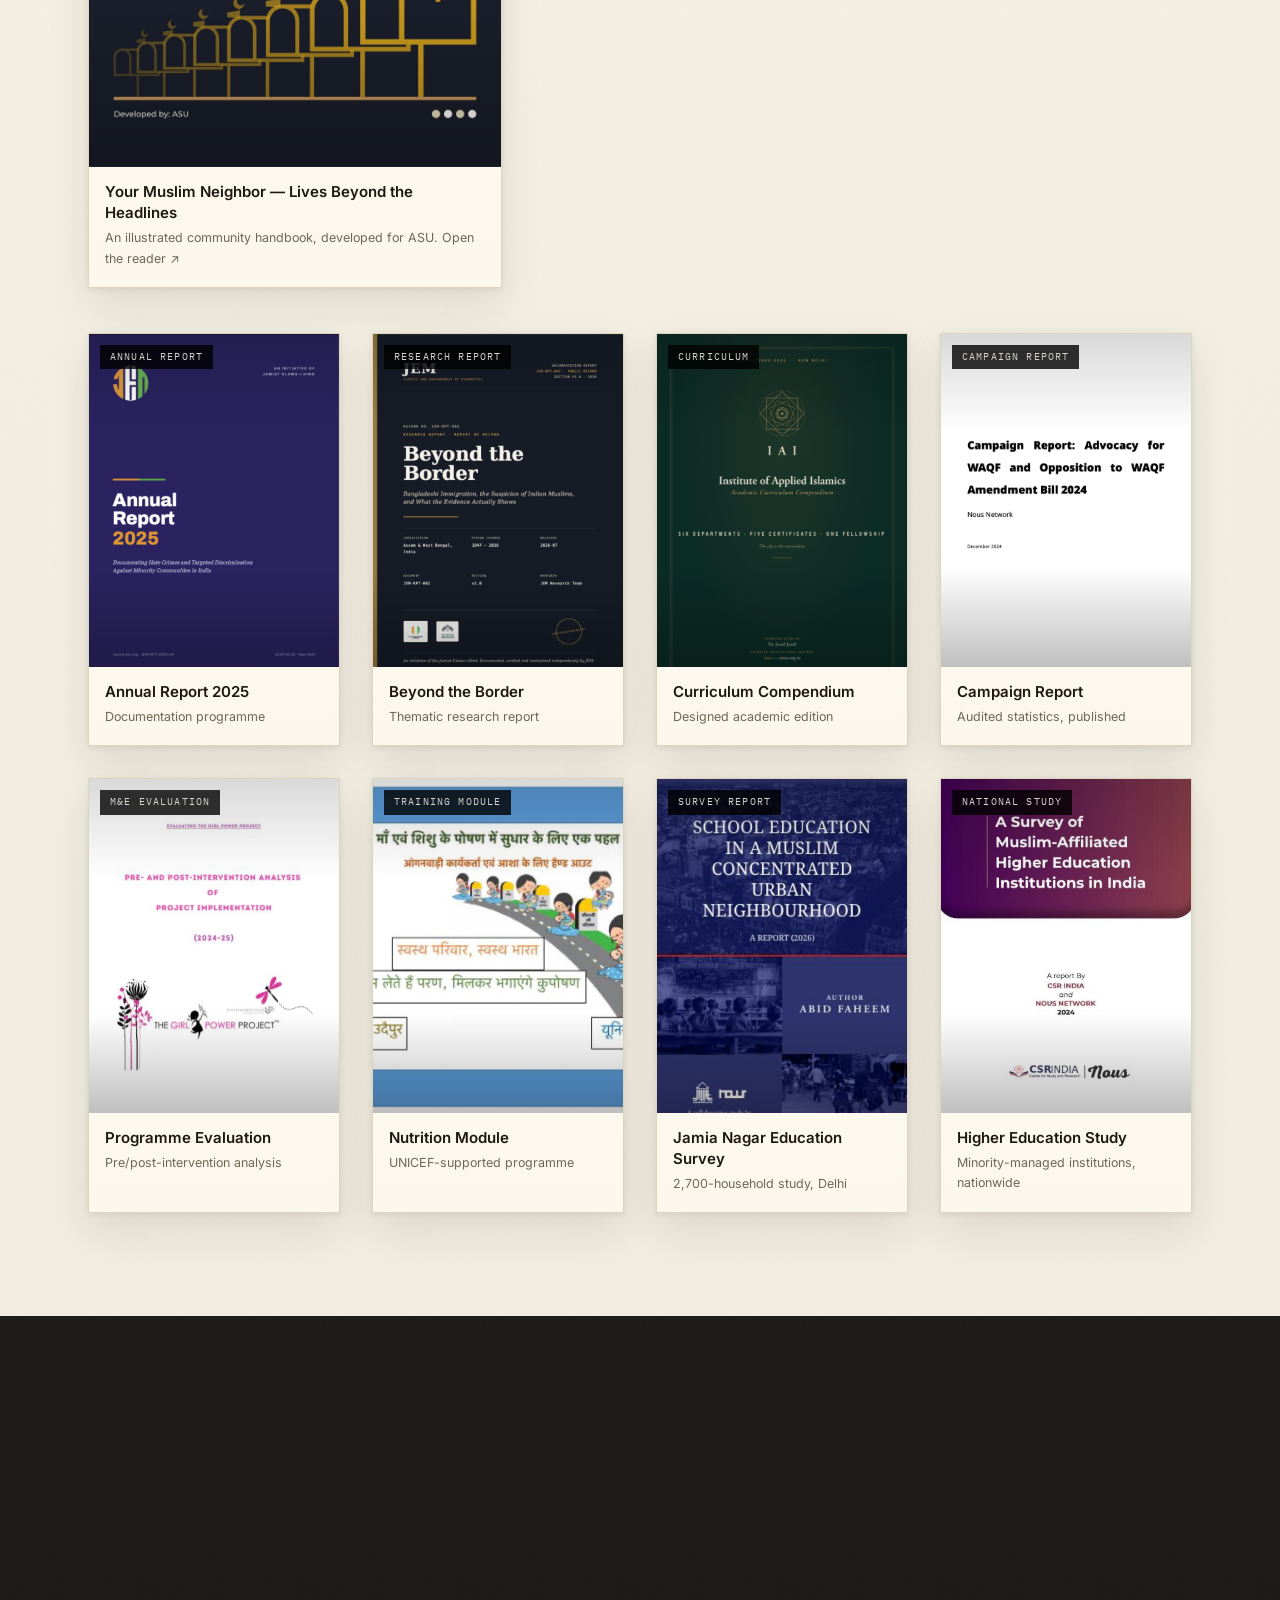
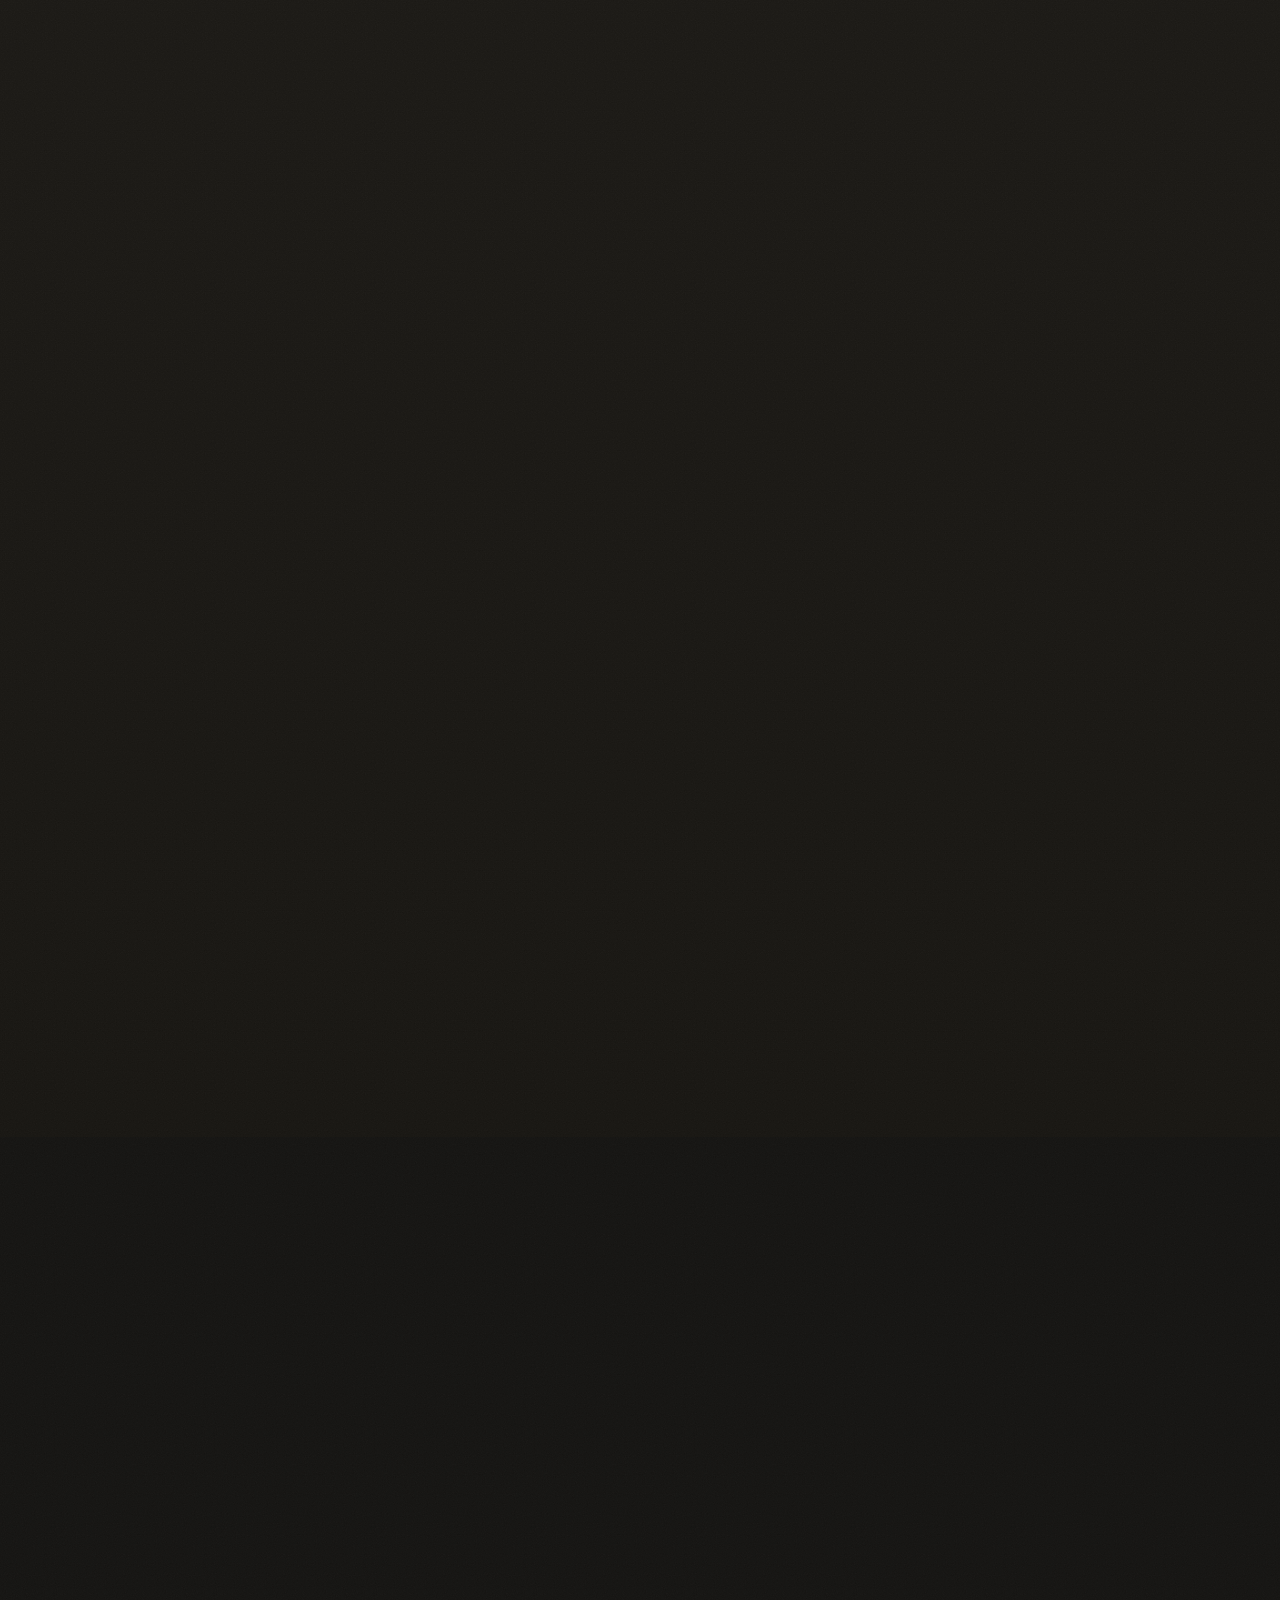
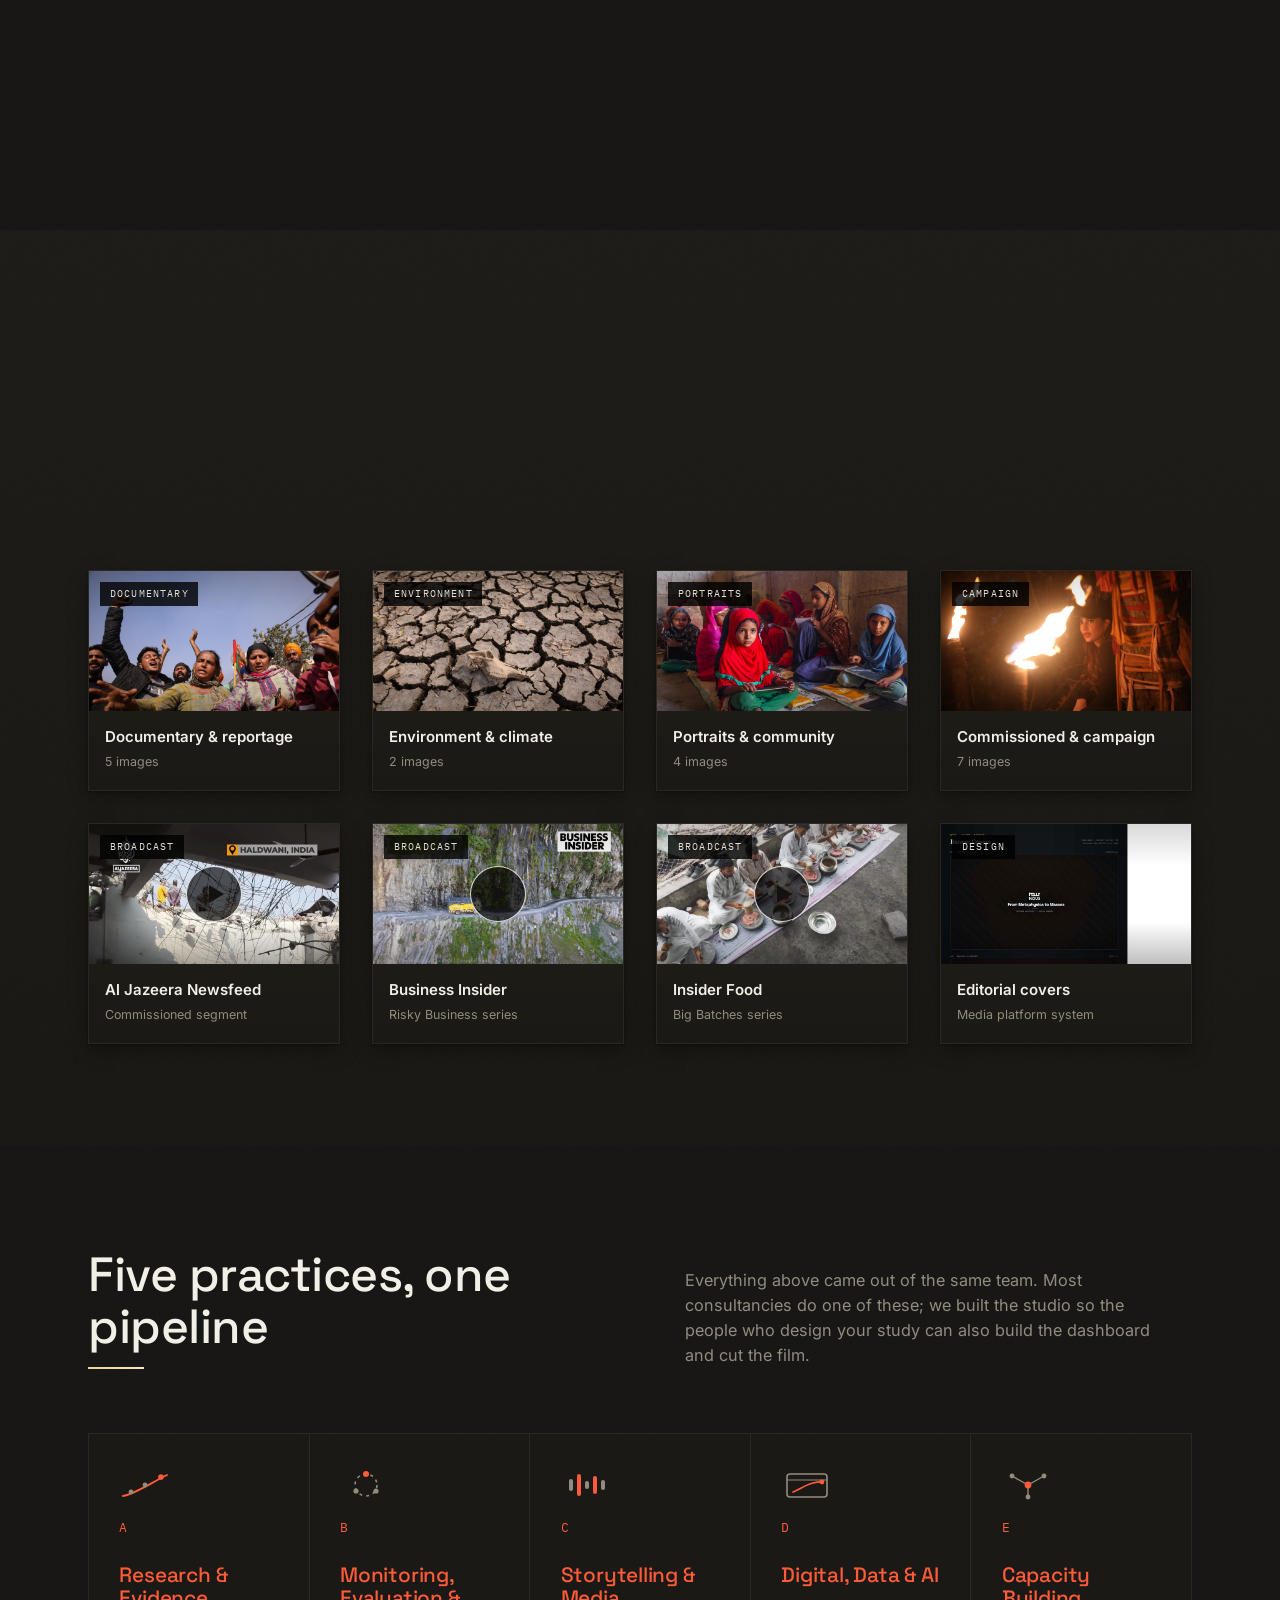
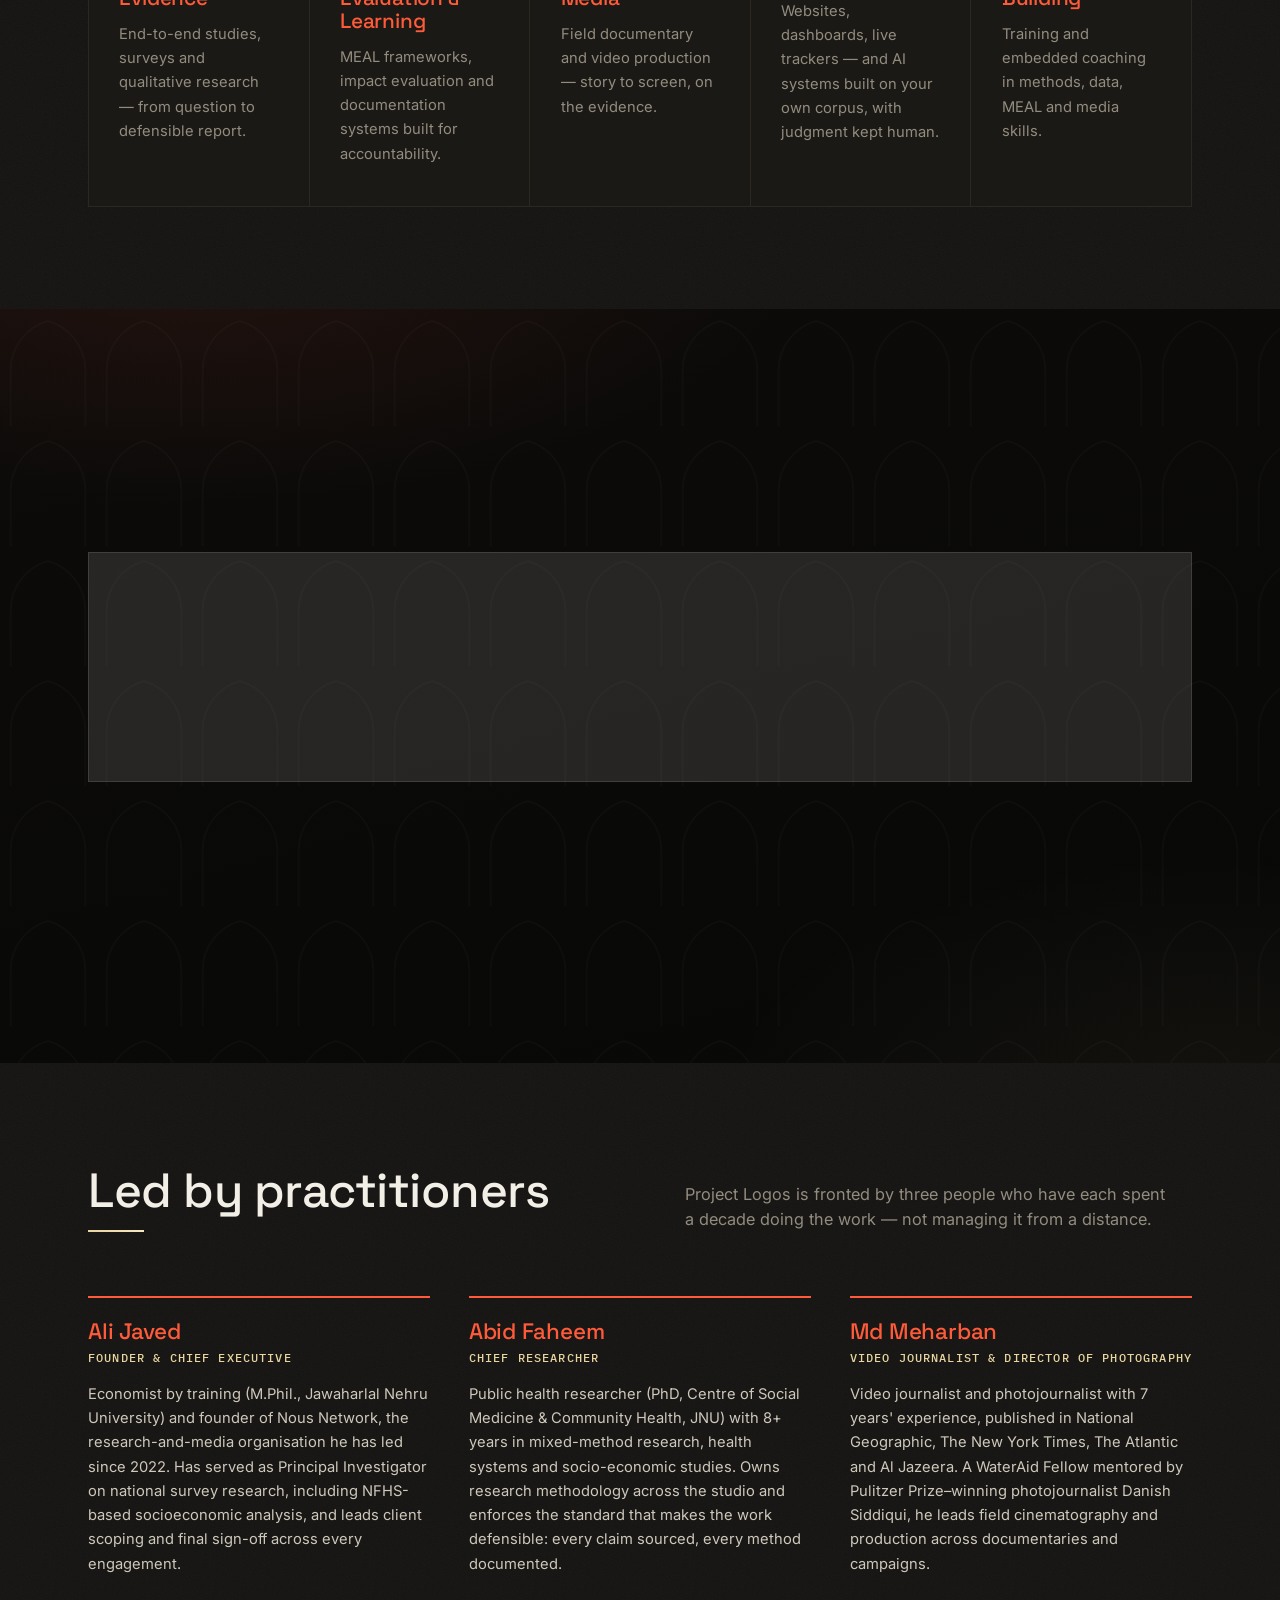
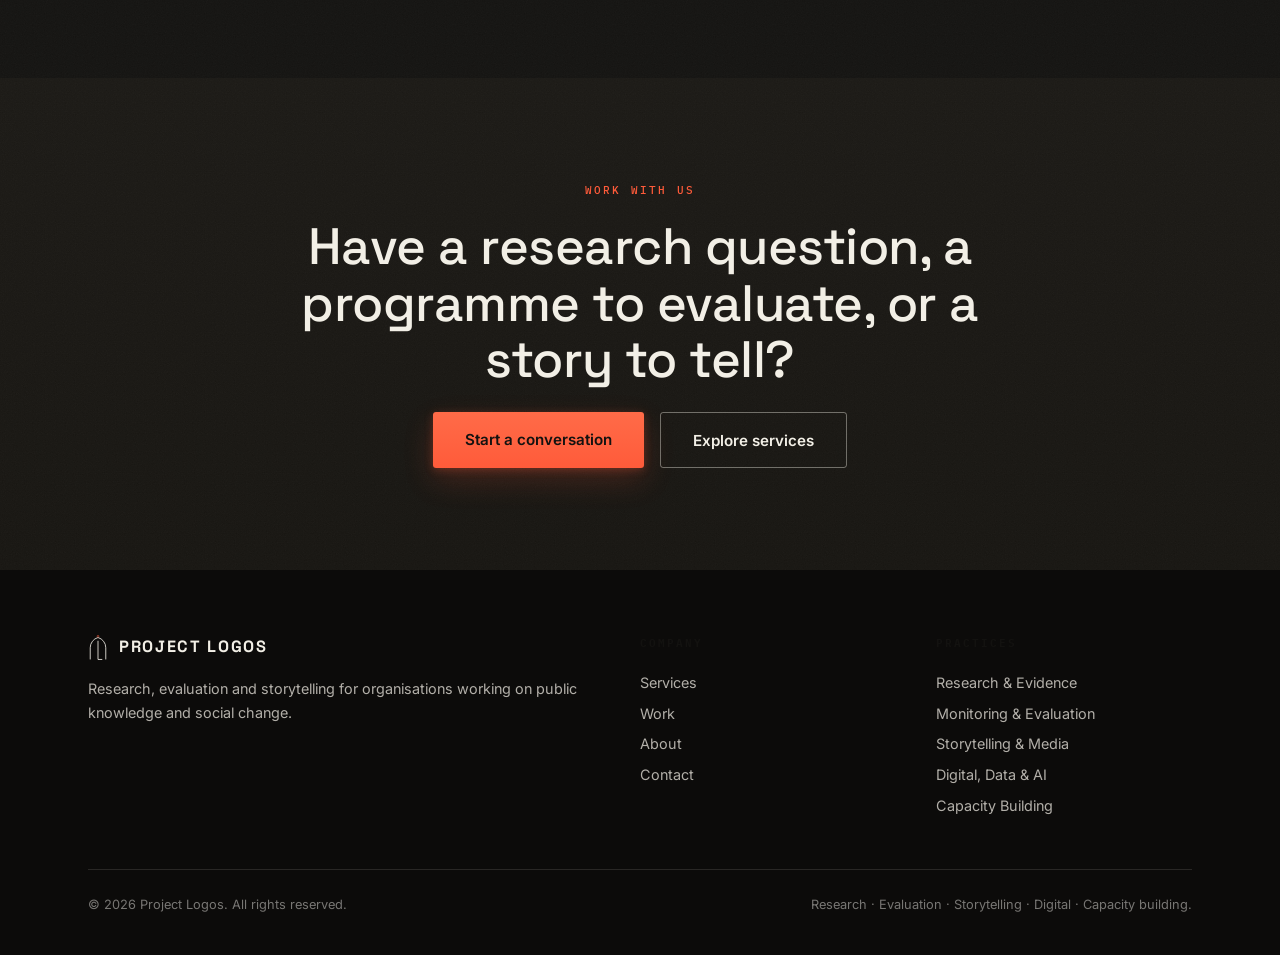
==== commit 2117bc38: "Make broadcast clips actually playable; add real documentary films - New native <video> playback mod" ====
--- a/index.html
+++ b/index.html
@@ -24,7 +24,7 @@
   <link rel="preconnect" href="https://fonts.gstatic.com" crossorigin />
   <link href="https://fonts.googleapis.com/css2?family=Space+Grotesk:wght@400;500;600;700&family=Spectral:ital,wght@0,400;0,500;1,400;1,500&family=Inter:wght@400;500;600;700&family=IBM+Plex+Mono:wght@400;500&display=swap" rel="stylesheet" />
   <script>try { if (localStorage.getItem("pl-theme") === "light") document.documentElement.dataset.theme = "light"; } catch (e) {}</script>
-  <link rel="stylesheet" href="css/style.css?v=10" />
+  <link rel="stylesheet" href="css/style.css?v=11" />
 </head>
 <body>
 
@@ -131,6 +131,26 @@
           <div class="thumb"><img src="https://i.ytimg.com/vi/5fhS3L-8EDs/hqdefault.jpg" alt="Mohammad Ali Jauhar University Under Threat" loading="lazy" /><span class="kind-chip">Field report</span><span class="play-badge"></span></div>
           <div class="meta"><h3>Mohammad Ali Jauhar University Under Threat</h3><span>On-the-ground reporting</span></div>
         </a>
+        <a class="media-card" data-video="qxC2mUZDPvY" data-title="What Happened on December 15, 2019 | Recollecting the Jamia Violence and Its Aftermath">
+          <div class="thumb"><img src="https://i.ytimg.com/vi/qxC2mUZDPvY/hqdefault.jpg" alt="What Happened on December 15, 2019" loading="lazy" /><span class="kind-chip">Documentary</span><span class="play-badge"></span></div>
+          <div class="meta"><h3>What Happened on December 15, 2019</h3><span>Recollecting the Jamia violence and its aftermath</span></div>
+        </a>
+        <a class="media-card" data-video="dOl-iJcMaTs" data-title="Dissent on Trial: The Incarceration of Umar Khalid & Sharjeel Imam">
+          <div class="thumb"><img src="https://i.ytimg.com/vi/dOl-iJcMaTs/hqdefault.jpg" alt="Dissent on Trial" loading="lazy" /><span class="kind-chip">Documentary</span><span class="play-badge"></span></div>
+          <div class="meta"><h3>Dissent on Trial</h3><span>The incarceration of Umar Khalid &amp; Sharjeel Imam</span></div>
+        </a>
+        <a class="media-card" data-video="1Dc20LQFubw" data-title="Allah Will Give Us Justice — The Forgotten Widows of Delhi Pogrom 2020">
+          <div class="thumb"><img src="https://i.ytimg.com/vi/1Dc20LQFubw/hqdefault.jpg" alt="Allah Will Give Us Justice" loading="lazy" /><span class="kind-chip">Documentary</span><span class="play-badge"></span></div>
+          <div class="meta"><h3>&ldquo;Allah Will Give Us Justice&rdquo;</h3><span>The forgotten widows of Delhi Pogrom 2020</span></div>
+        </a>
+        <a class="media-card" data-video="xlNrdMBBlMs" data-title="Hashimpura Muslim Massacre | A Forgotten Chapter of 1987">
+          <div class="thumb"><img src="https://i.ytimg.com/vi/xlNrdMBBlMs/hqdefault.jpg" alt="Hashimpura Muslim Massacre" loading="lazy" /><span class="kind-chip">Documentary</span><span class="play-badge"></span></div>
+          <div class="meta"><h3>Hashimpura Muslim Massacre</h3><span>A forgotten chapter of 1987</span></div>
+        </a>
+        <a class="media-card" data-video="-sletvARv-w" data-title="Invisible Bihar: The Untold Story of Muslims in Seemanchal">
+          <div class="thumb"><img src="https://i.ytimg.com/vi/-sletvARv-w/hqdefault.jpg" alt="Invisible Bihar" loading="lazy" /><span class="kind-chip">Documentary</span><span class="play-badge"></span></div>
+          <div class="meta"><h3>Invisible Bihar</h3><span>Muslims in Seemanchal — poverty, politics &amp; representation</span></div>
+        </a>
       </div>
     </div>
   </section>
@@ -291,16 +311,16 @@
           <div class="thumb"><img src="assets/field/camp-02.jpg" alt="Commissioned and campaign photography" loading="lazy" /><span class="kind-chip">Campaign</span></div>
           <div class="meta"><h3>Commissioned &amp; campaign</h3><span>7 images</span></div>
         </a>
-        <a class="media-card" data-gallery="field-broadcast" data-index="0">
-          <div class="thumb"><img src="assets/field/bcast-aj-01.jpg" alt="Broadcast commission for Al Jazeera Newsfeed" loading="lazy" /><span class="kind-chip">Broadcast</span></div>
+        <a class="media-card" data-clip="bcast-aj-01">
+          <div class="thumb"><img src="assets/field/bcast-aj-01.jpg" alt="Broadcast commission for Al Jazeera Newsfeed" loading="lazy" /><span class="kind-chip">Broadcast</span><span class="play-badge"></span></div>
           <div class="meta"><h3>Al Jazeera Newsfeed</h3><span>Commissioned segment</span></div>
         </a>
-        <a class="media-card" data-gallery="field-broadcast" data-index="2">
-          <div class="thumb"><img src="assets/field/bcast-bi-03.jpg" alt="Broadcast commission for Business Insider" loading="lazy" /><span class="kind-chip">Broadcast</span></div>
+        <a class="media-card" data-clip="bcast-bi-03">
+          <div class="thumb"><img src="assets/field/bcast-bi-03.jpg" alt="Broadcast commission for Business Insider" loading="lazy" /><span class="kind-chip">Broadcast</span><span class="play-badge"></span></div>
           <div class="meta"><h3>Business Insider</h3><span>Risky Business series</span></div>
         </a>
-        <a class="media-card" data-gallery="field-broadcast" data-index="4">
-          <div class="thumb"><img src="assets/field/bcast-if-01.jpg" alt="Broadcast commission for Insider Food" loading="lazy" /><span class="kind-chip">Broadcast</span></div>
+        <a class="media-card" data-clip="bcast-if-01">
+          <div class="thumb"><img src="assets/field/bcast-if-01.jpg" alt="Broadcast commission for Insider Food" loading="lazy" /><span class="kind-chip">Broadcast</span><span class="play-badge"></span></div>
           <div class="meta"><h3>Insider Food</h3><span>Big Batches series</span></div>
         </a>
         <a class="media-card" data-gallery="design" data-index="0">
@@ -459,9 +479,9 @@
   </div>
 </footer>
 
-<script src="assets/data/jem-data.js?v=10"></script>
-<script src="js/main.js?v=10"></script>
-<script src="js/jem-widget.js?v=10"></script>
-<script src="js/media.js?v=10"></script>
+<script src="assets/data/jem-data.js?v=11"></script>
+<script src="js/main.js?v=11"></script>
+<script src="js/jem-widget.js?v=11"></script>
+<script src="js/media.js?v=11"></script>
 </body>
 </html>
--- a/css/style.css
+++ b/css/style.css
@@ -1628,6 +1628,7 @@
 }
 
 .plx-video iframe { width: 100%; height: 100%; border: 0; display: block; }
+.plx-video video { width: 100%; height: 100%; display: block; object-fit: contain; background: #000; }
 
 .plx-page, .plx-photo {
   max-width: 100%;
